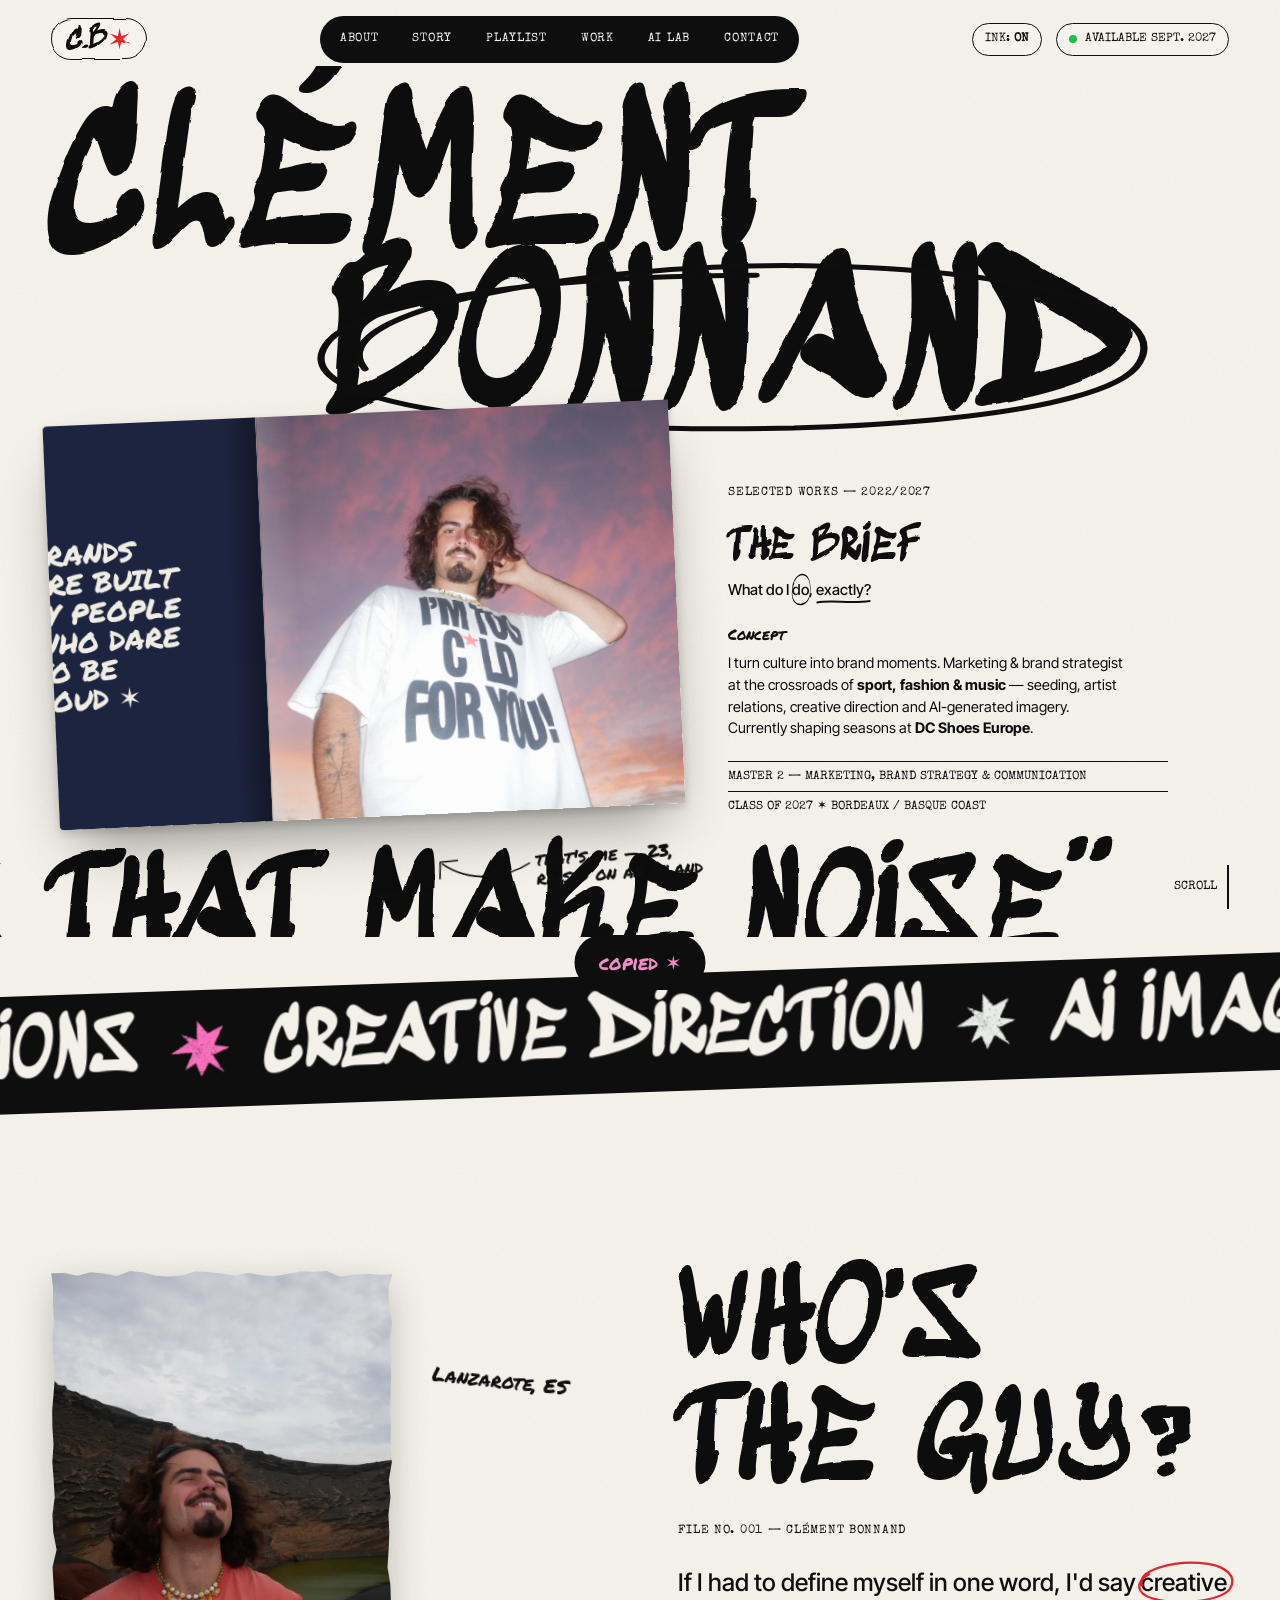
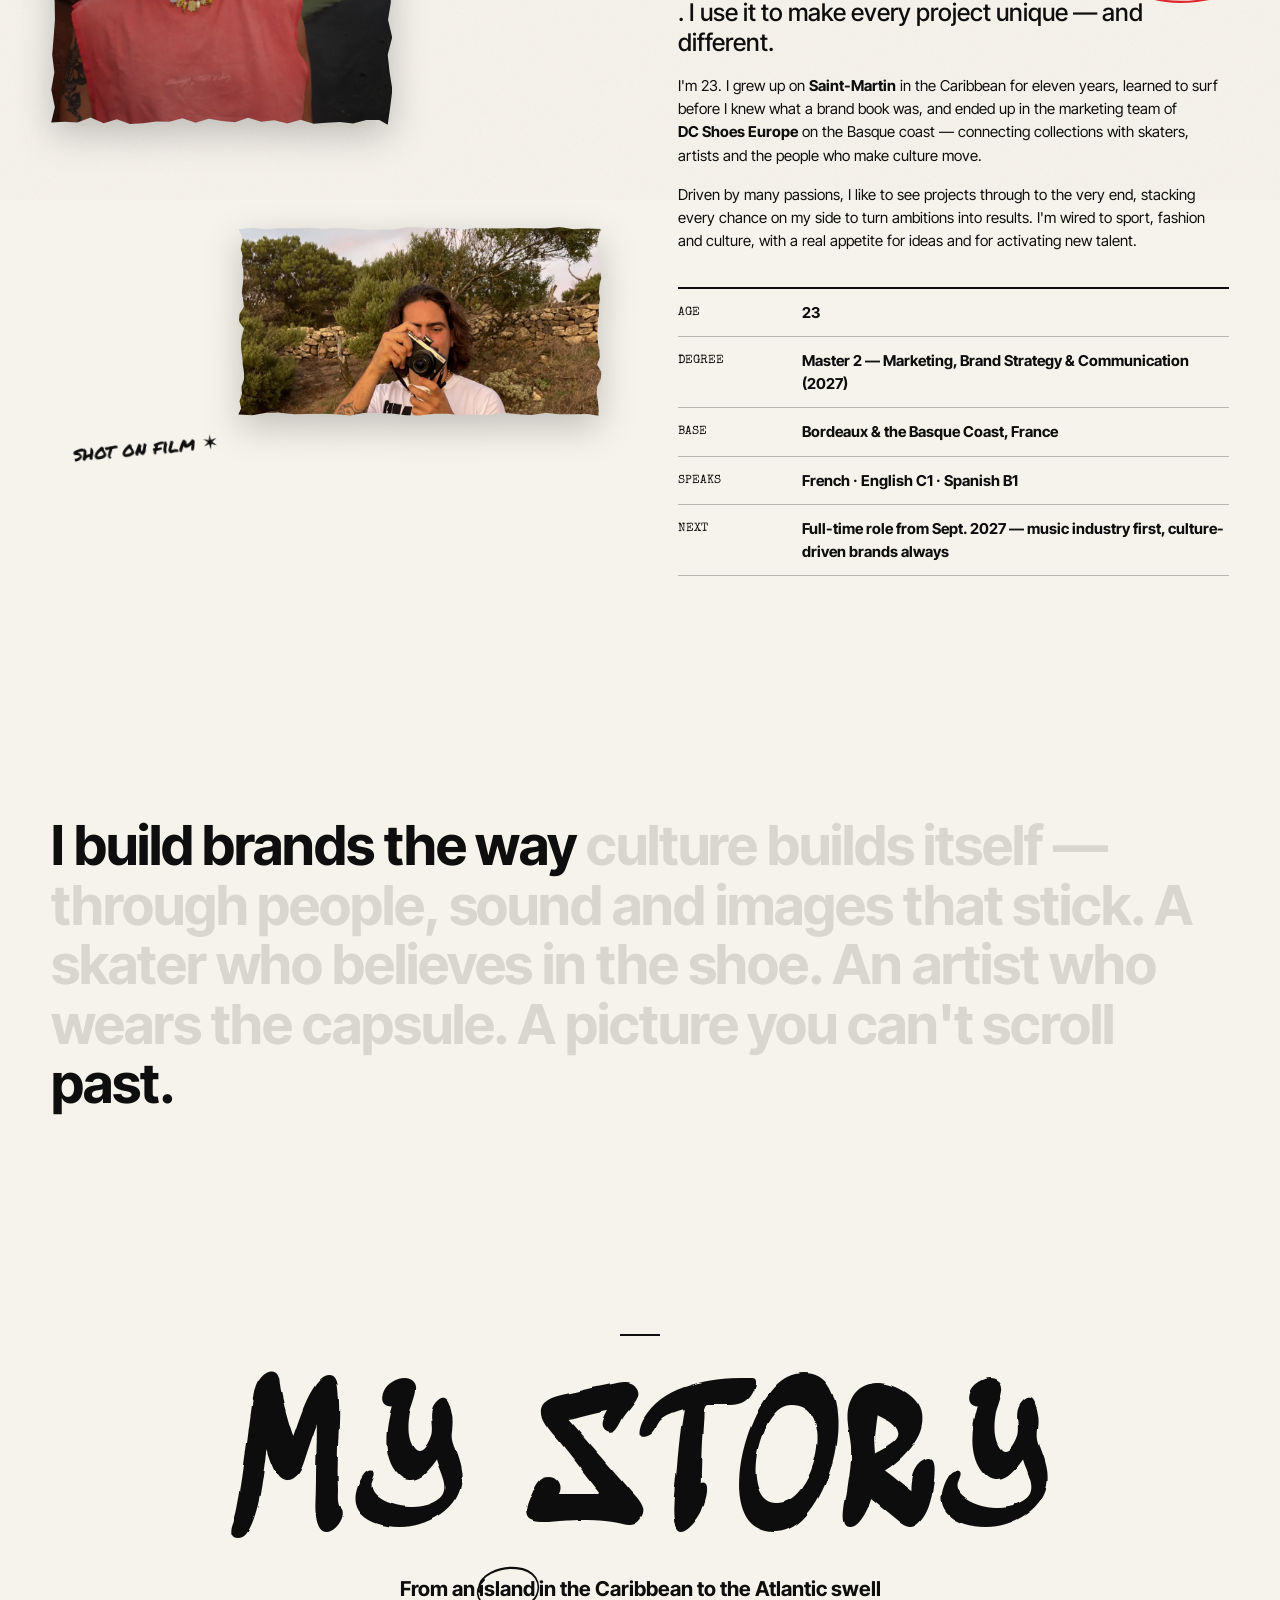
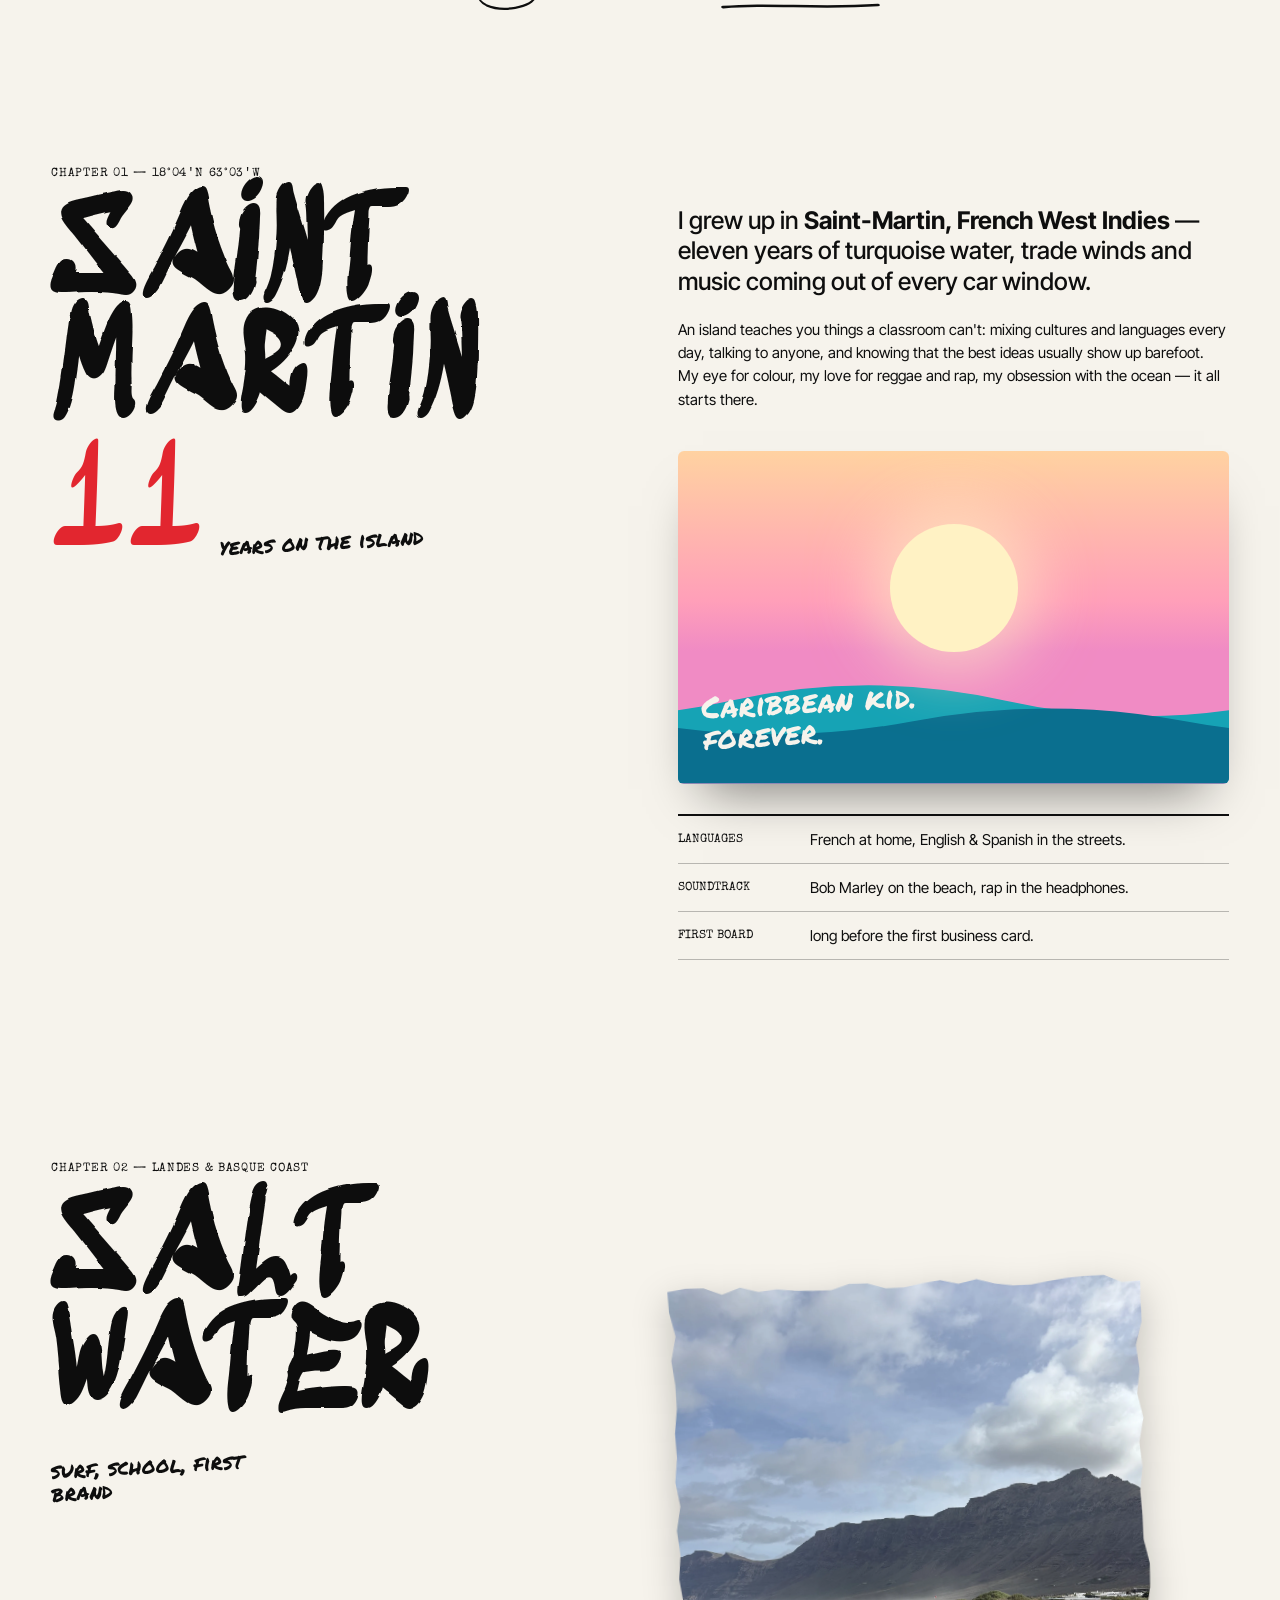
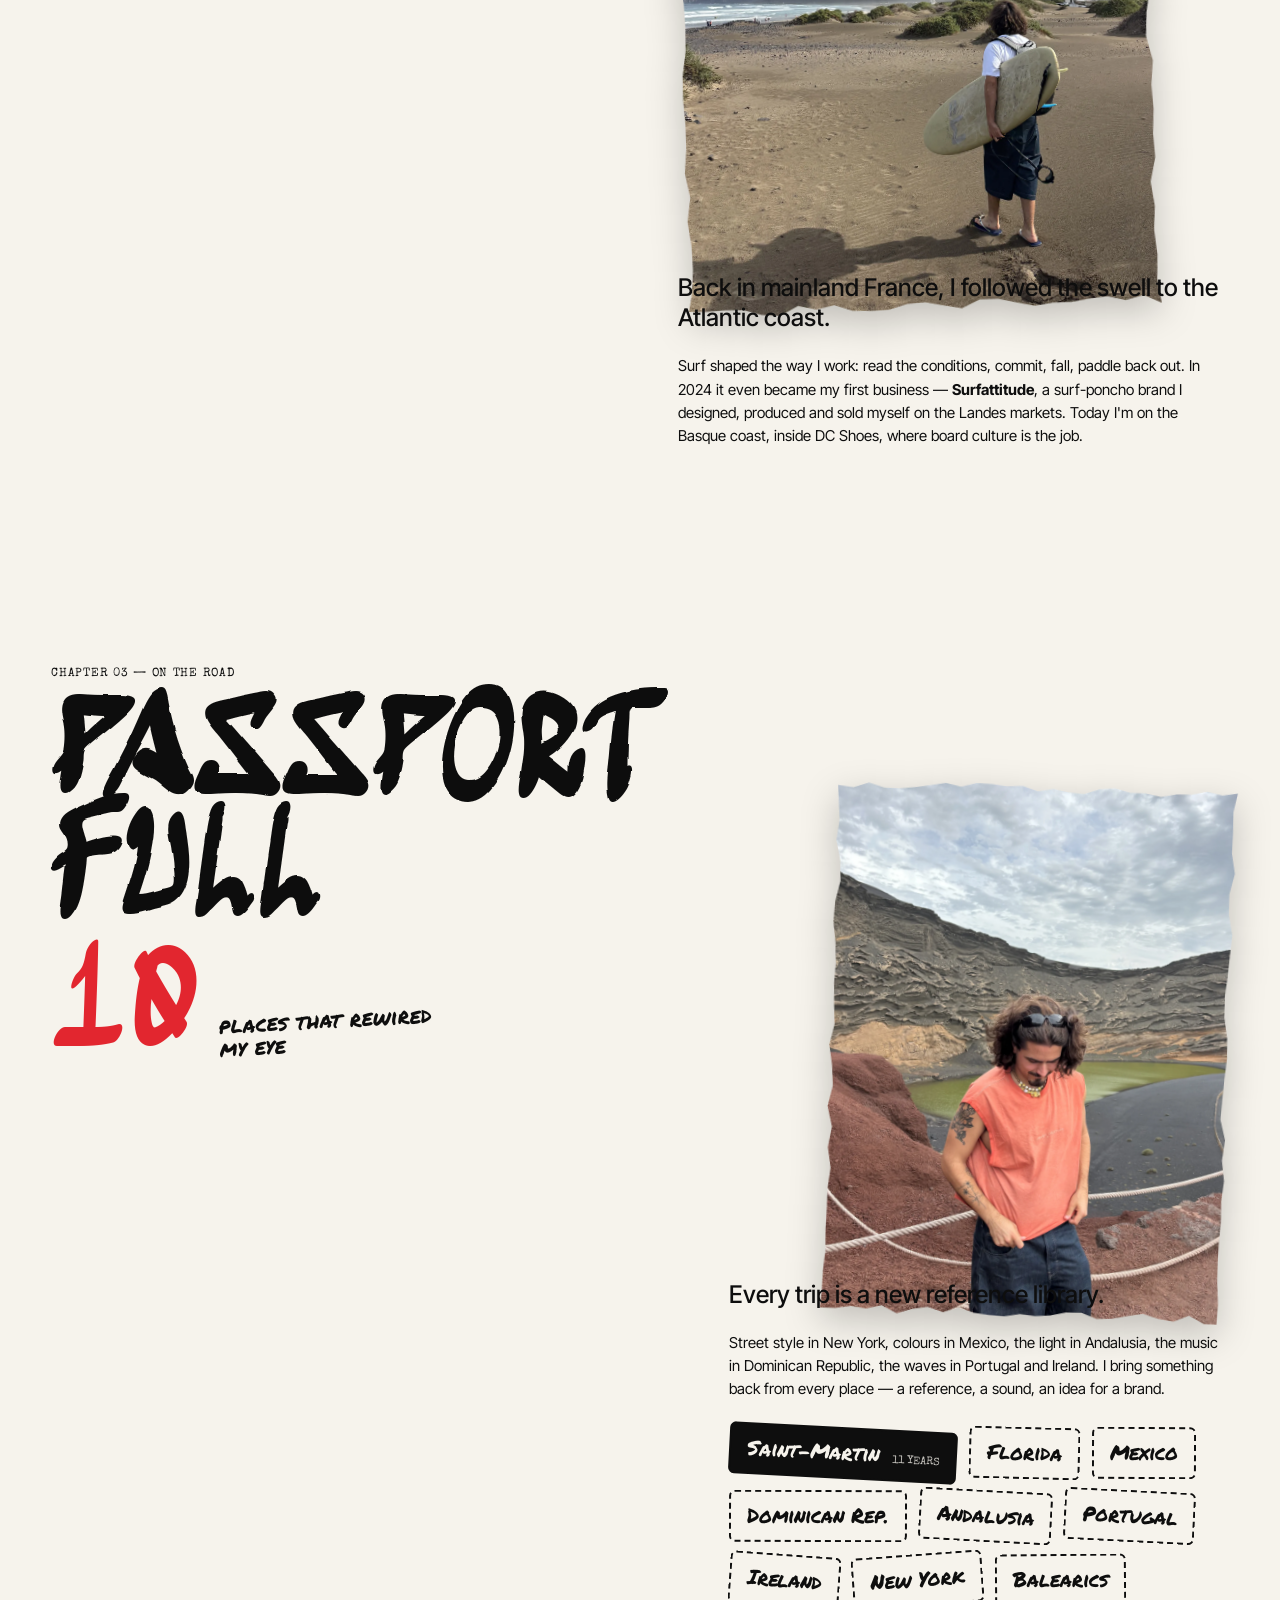
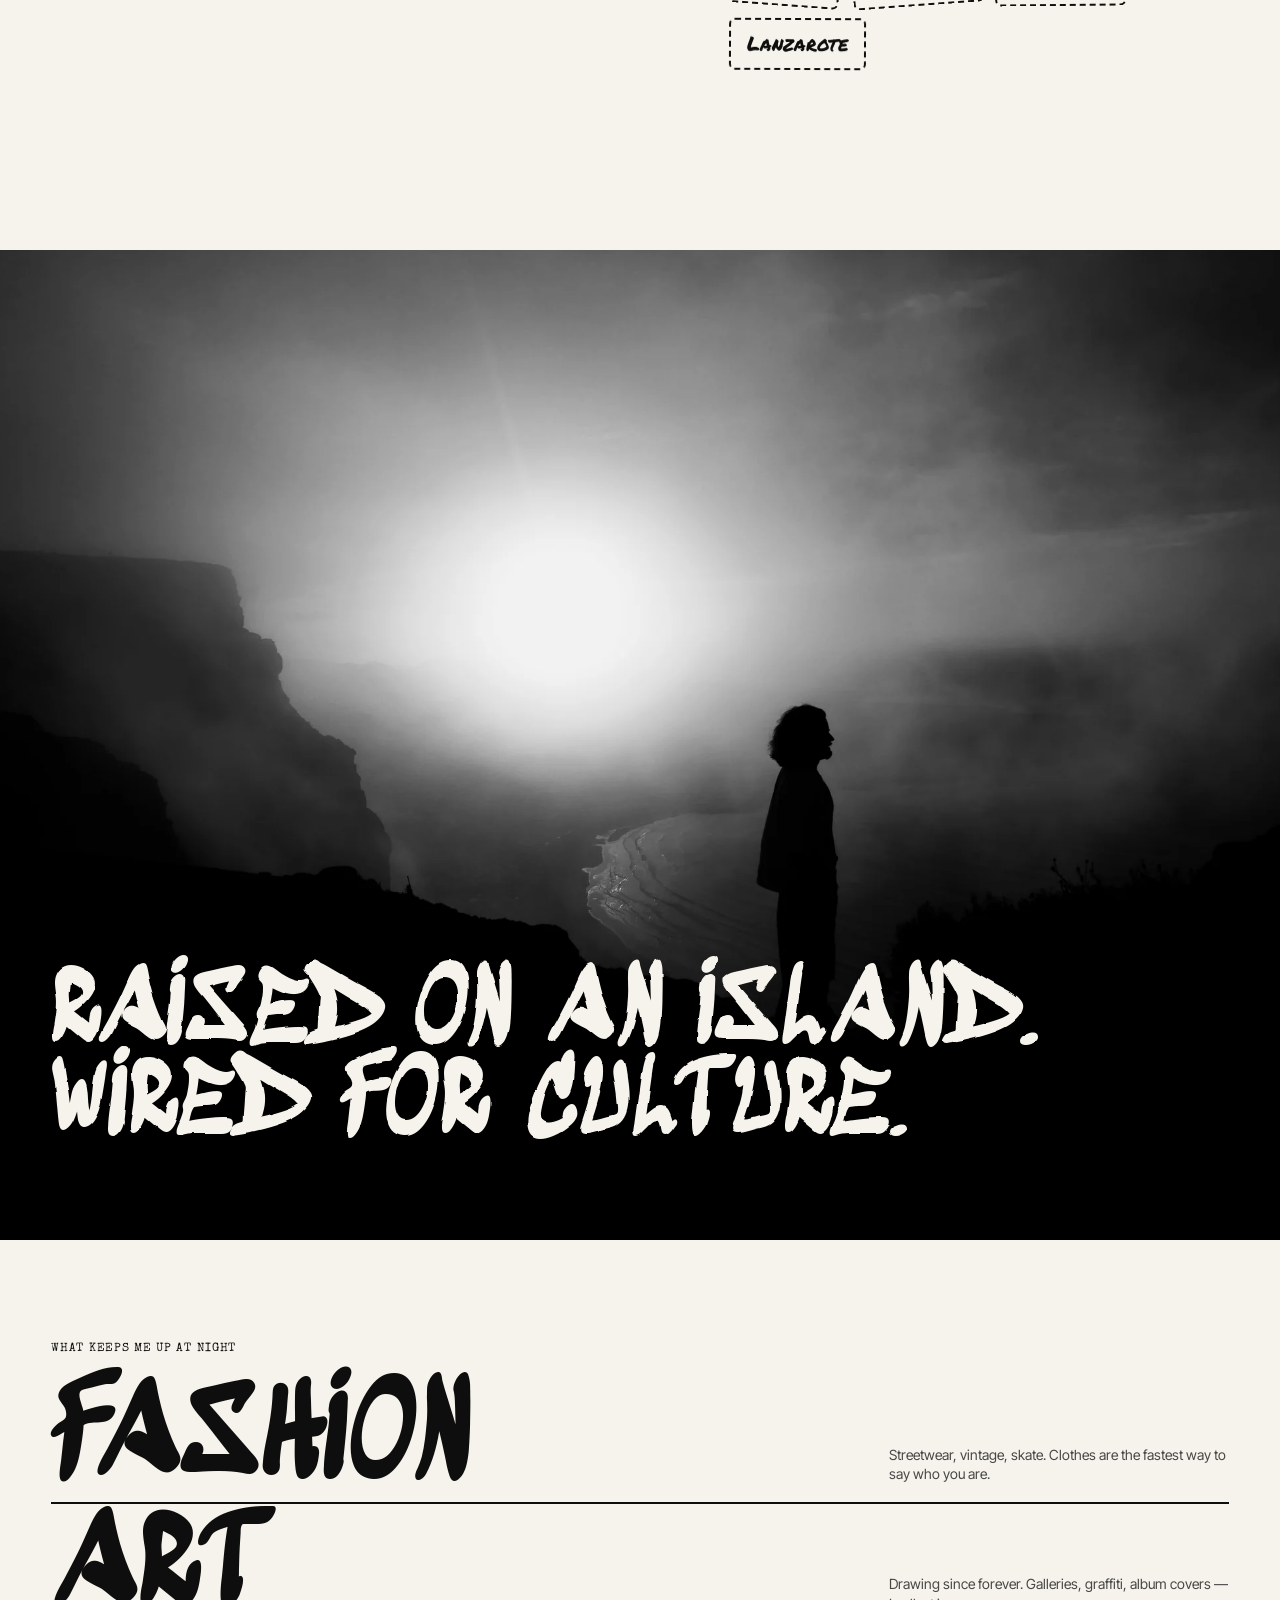
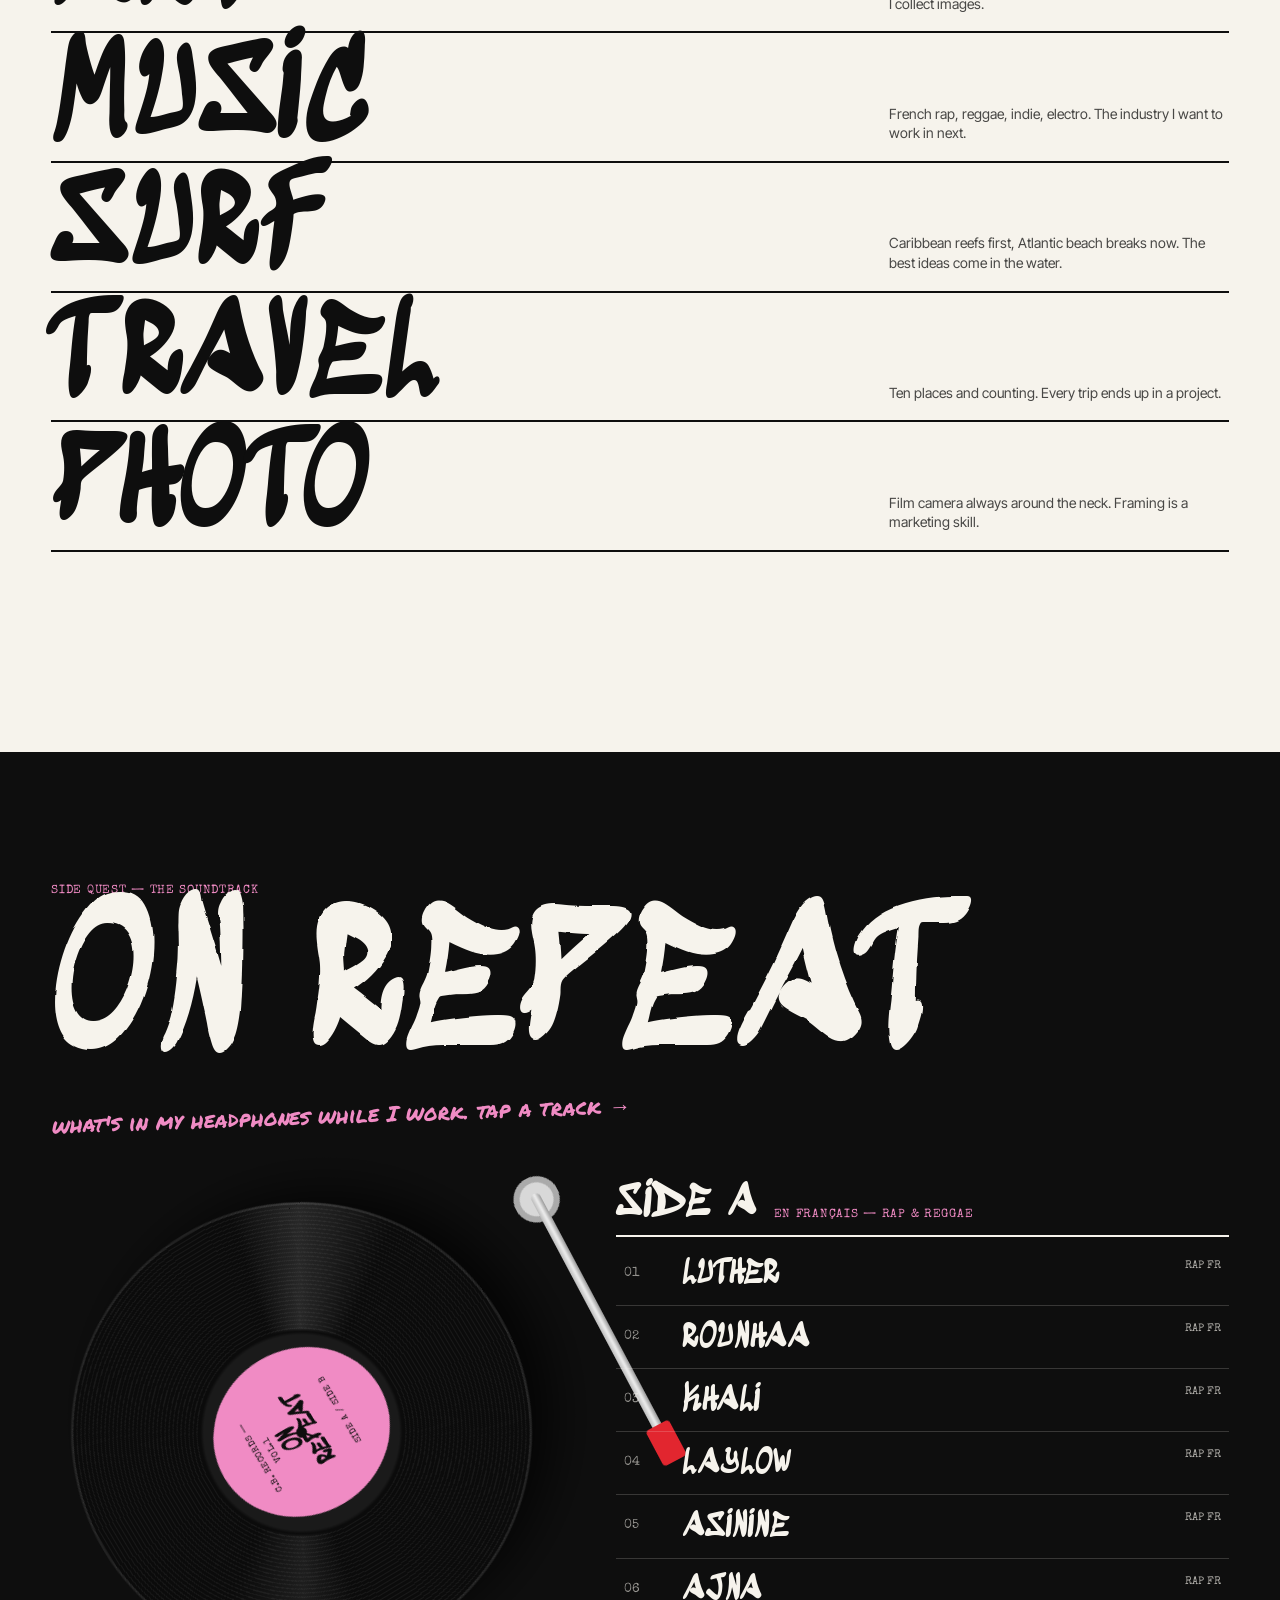
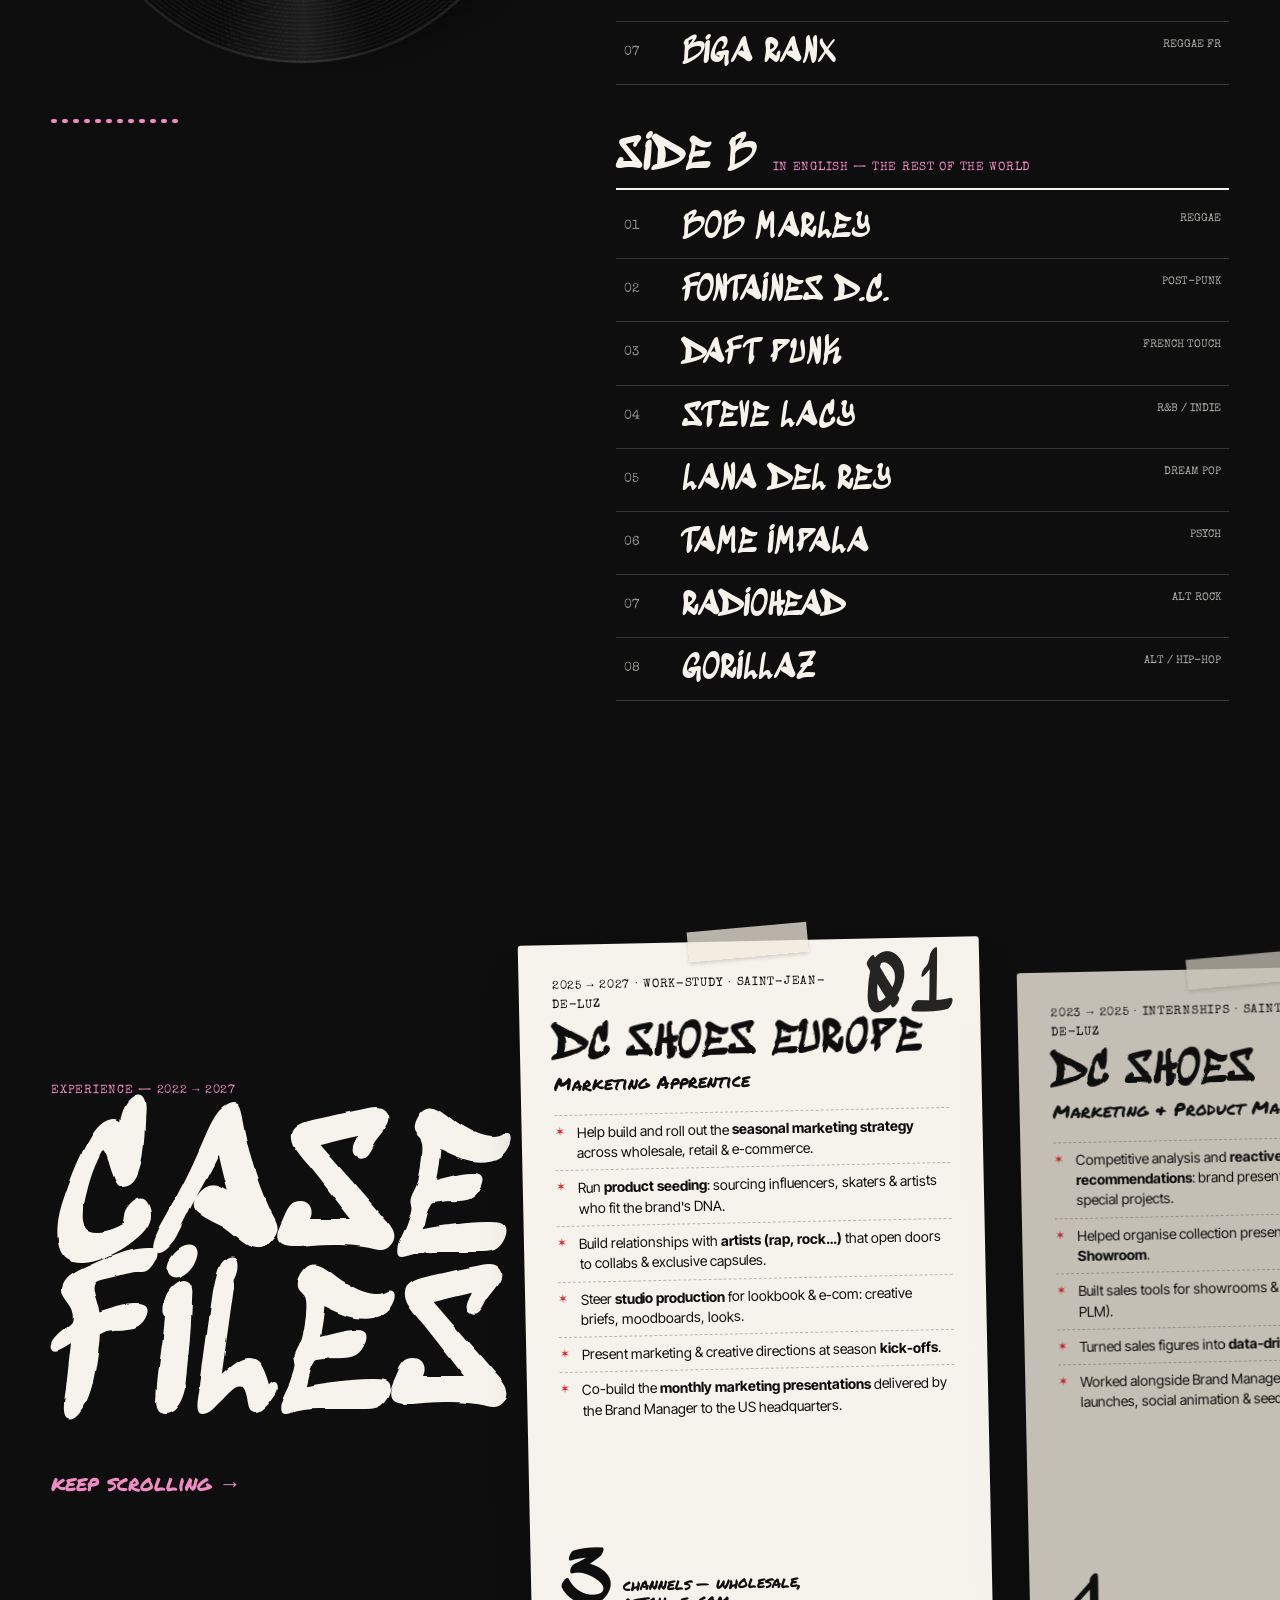
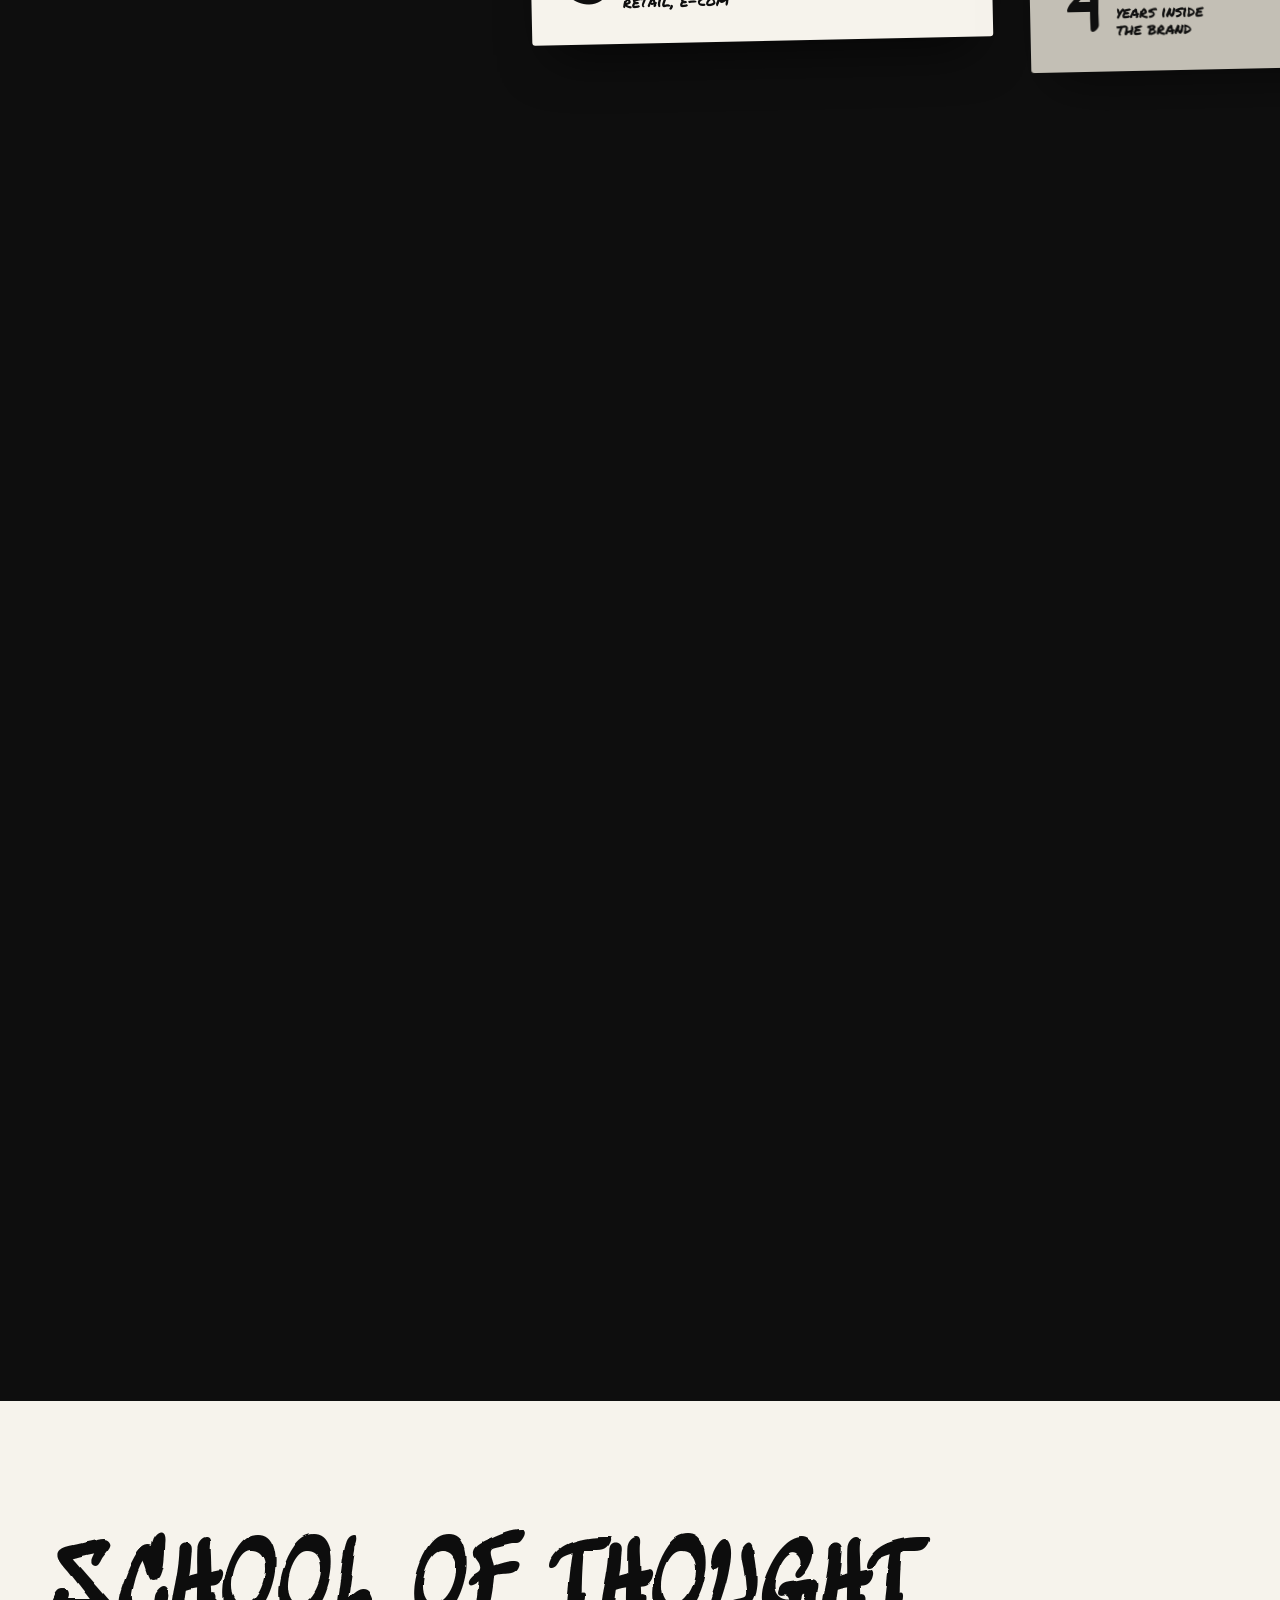
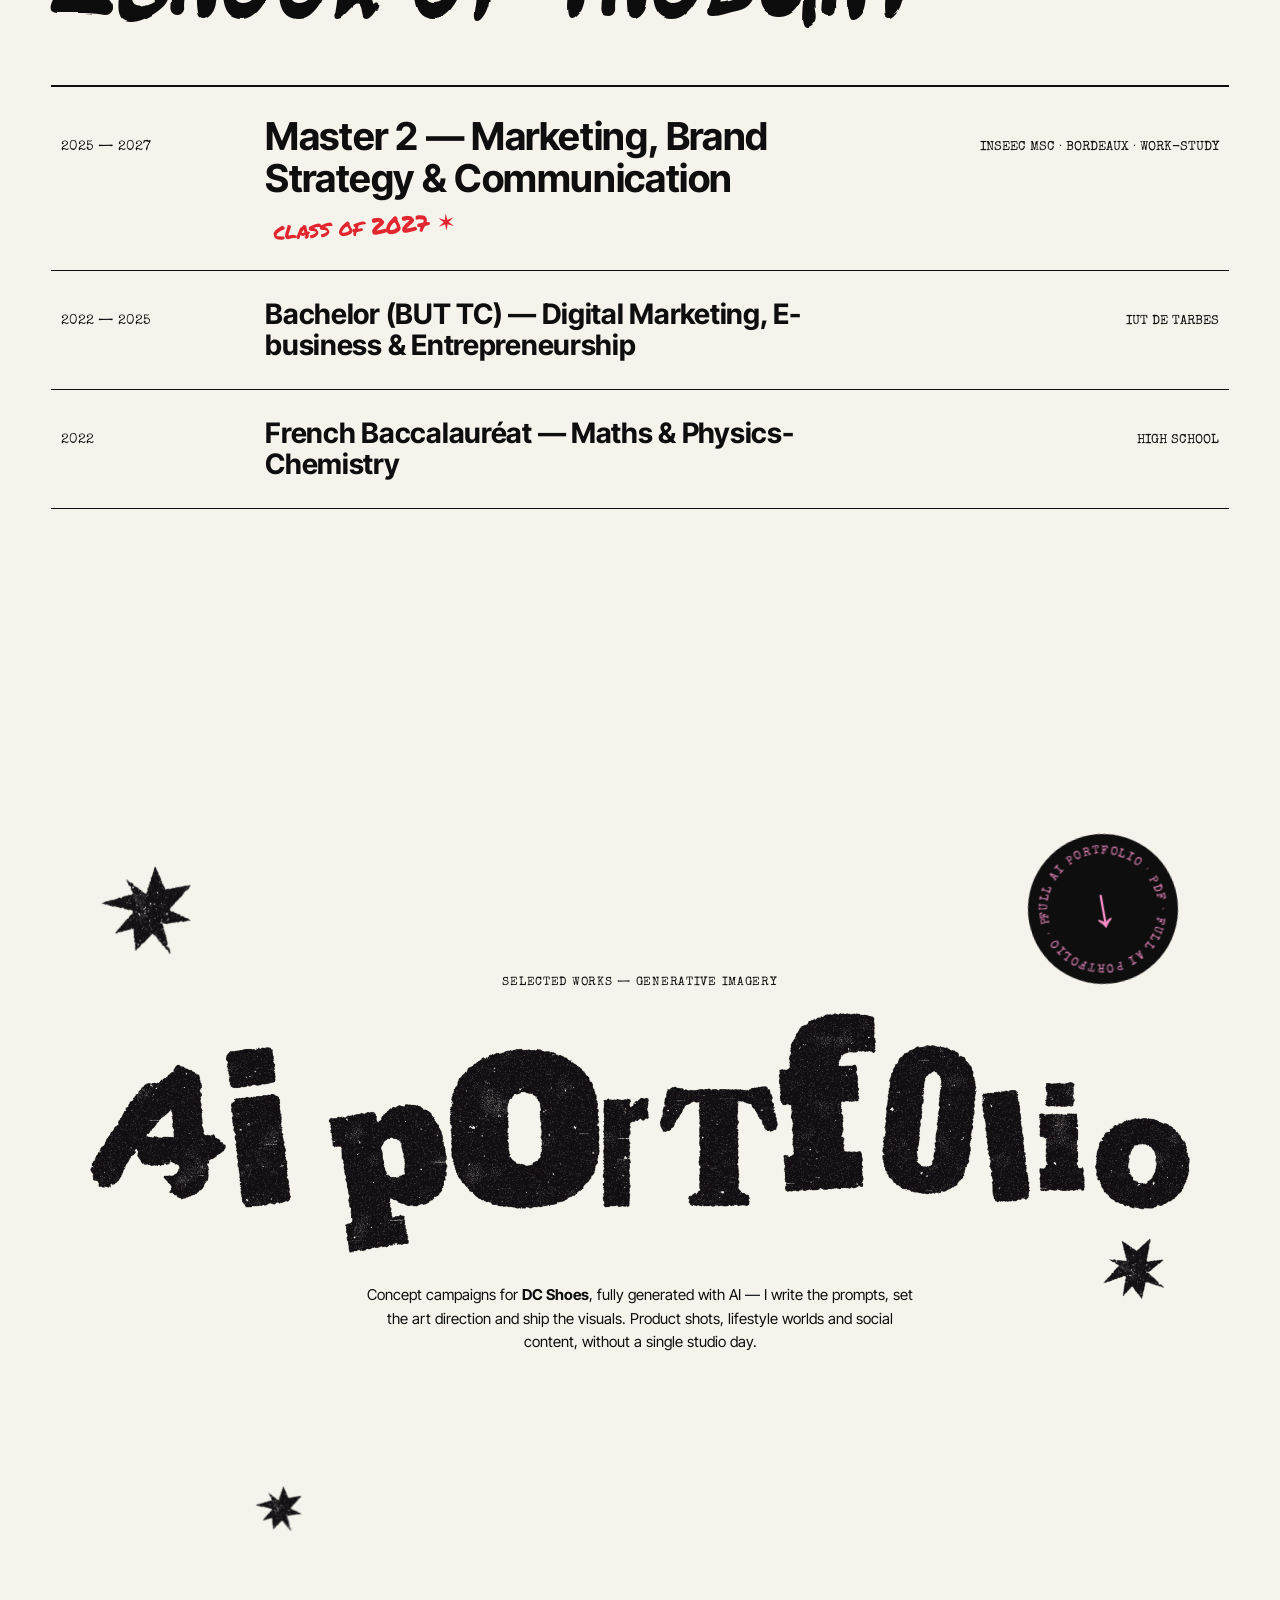
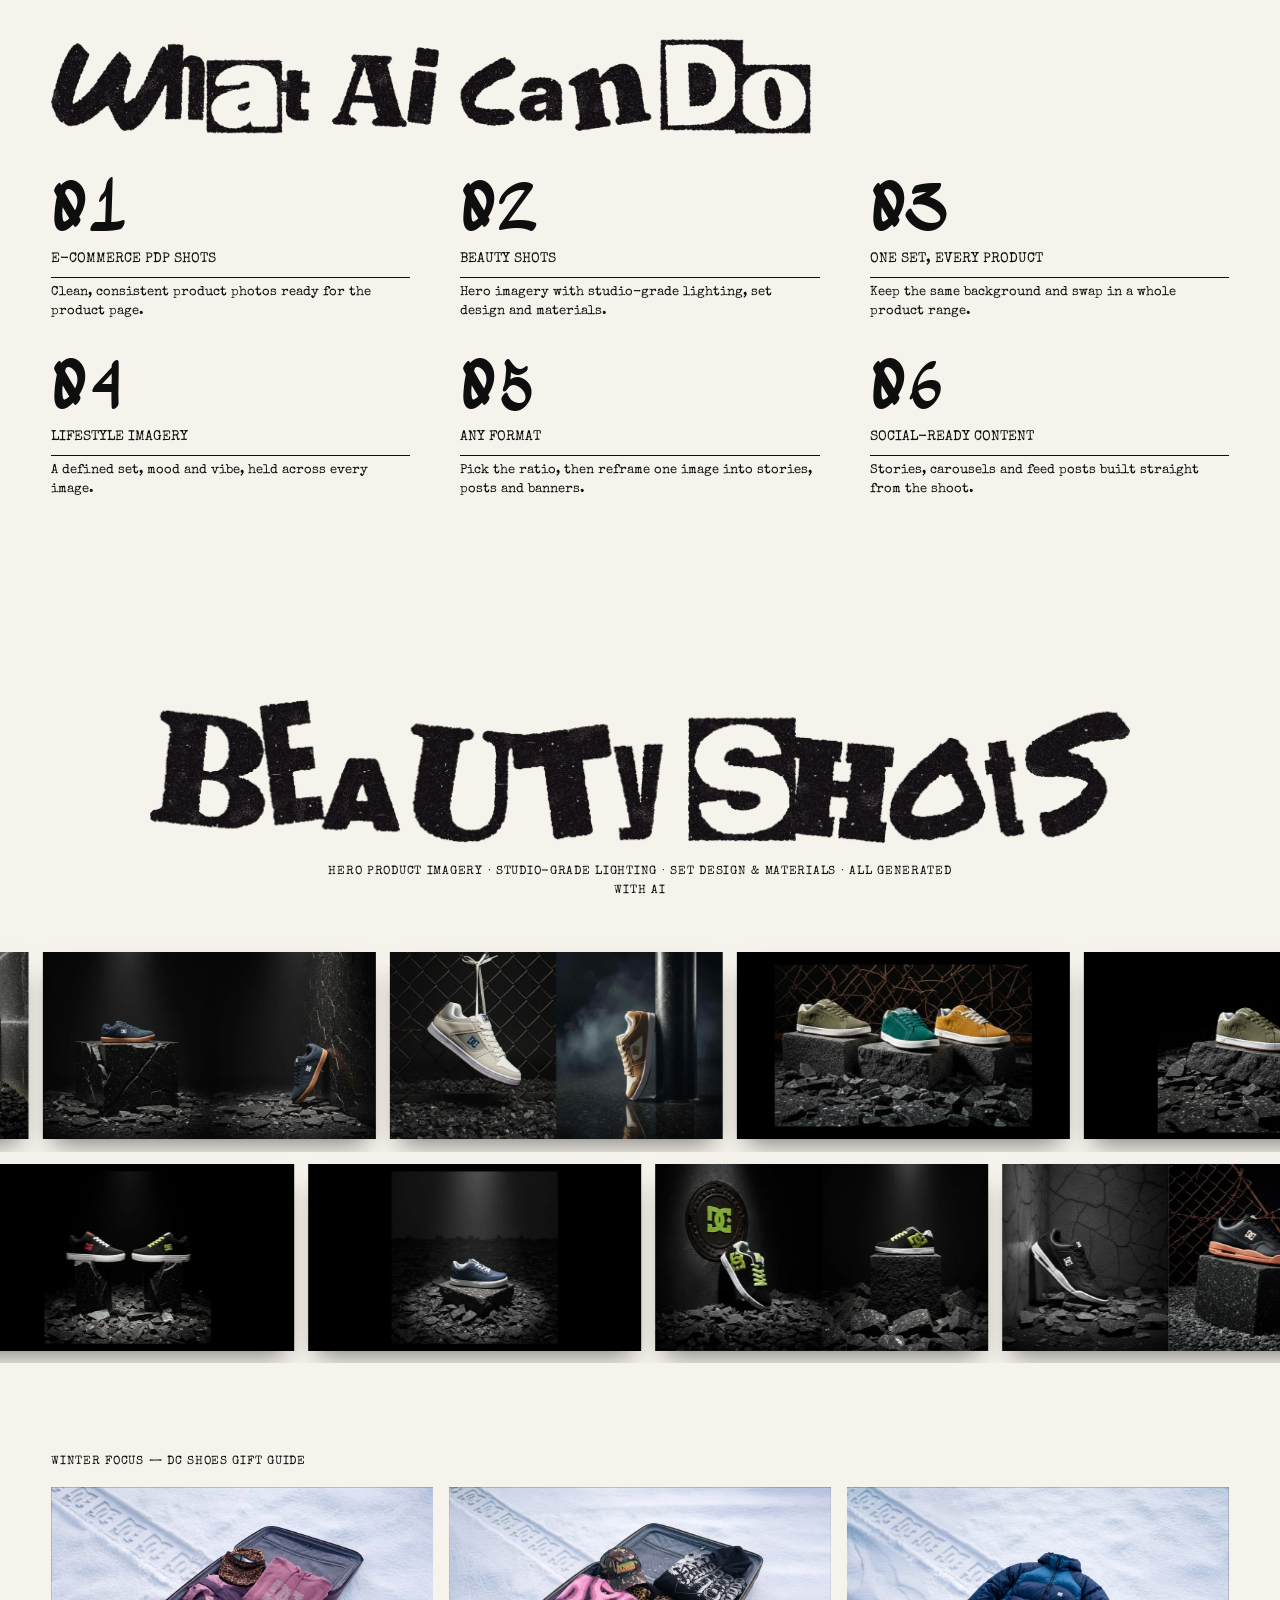
==== index.html @ e47c31cb "Portfolio site: story, playlist, work, AI lab Co-Authored-By: Claude Opus 5.5 <noreply@anthropic.com" ====
<!DOCTYPE html>
<html lang="en">
<head>
<meta charset="utf-8">
<meta name="viewport" content="width=device-width, initial-scale=1">
<title>Clément Bonnand — Marketing, Brand Strategy &amp; Communication</title>
<meta name="description" content="Clément Bonnand, 23 — marketing &amp; brand strategist. Master 2 in Marketing, Brand Strategy &amp; Communication (2027). DC Shoes Europe, product seeding, artist relations, AI imagery.">
<meta property="og:title" content="Clément Bonnand — Ideas that make noise">
<meta property="og:description" content="Marketing, brand strategy &amp; communication. Culture, sport, fashion, music. Available from September 2027.">
<meta property="og:image" content="assets/img/me/sunset-sm.webp">
<meta name="theme-color" content="#f6f3ec">
<link rel="icon" type="image/png" href="assets/img/favicon.png">
<link rel="preload" href="assets/fonts/sedgwick.woff2" as="font" type="font/woff2" crossorigin>
<link rel="preload" href="assets/fonts/marker.woff2" as="font" type="font/woff2" crossorigin>
<link rel="stylesheet" href="assets/css/style.css">
</head>
<body class="is-loading">

<!-- ============ SVG DEFS ============ -->
<svg class="defs" aria-hidden="true" width="0" height="0">
  <defs>
    <filter id="boil" x="-5%" y="-5%" width="110%" height="110%">
      <feTurbulence id="boilTurb" type="fractalNoise" baseFrequency="0.035" numOctaves="2" seed="1" result="n"/>
      <feDisplacementMap in="SourceGraphic" in2="n" scale="4" xChannelSelector="R" yChannelSelector="G"/>
    </filter>
    <filter id="rough" x="-5%" y="-5%" width="110%" height="110%">
      <feTurbulence type="fractalNoise" baseFrequency="0.9" numOctaves="1" seed="4" result="n"/>
      <feDisplacementMap in="SourceGraphic" in2="n" scale="2.5"/>
    </filter>
  </defs>
</svg>

<!-- ============ LOADER ============ -->
<div id="loader" aria-hidden="true">
  <div class="loader-inner">
    <img width="379" height="363" class="loader-star" src="assets/img/type/star.webp" alt="">
    <div class="loader-count"><span id="loadNum">00</span></div>
    <div class="loader-words"><span id="loadWord">mixing the ink</span></div>
  </div>
  <svg class="loader-edge" viewBox="0 0 1000 40" preserveAspectRatio="none"><path id="tornPath" d=""/></svg>
</div>

<canvas id="ink" aria-hidden="true"></canvas>
<div id="cursor" aria-hidden="true"><div class="c-dot"></div><div class="c-ring"><span class="c-label"></span></div></div>
<div class="grain" aria-hidden="true"></div>

<!-- ============ NAV ============ -->
<header class="nav">
  <a href="#top" class="nav-logo boil" data-cursor="home">C.B<span class="red">✶</span></a>
  <nav class="nav-links" aria-label="Main">
    <a href="#brief" data-scramble>About</a>
    <a href="#story" data-scramble>Story</a>
    <a href="#playlist" data-scramble>Playlist</a>
    <a href="#work" data-scramble>Work</a>
    <a href="#ailab" data-scramble>AI&nbsp;Lab</a>
    <a href="#contact" data-scramble>Contact</a>
  </nav>
  <div class="nav-right">
    <button id="inkToggle" class="ink-toggle" data-cursor="toggle" aria-pressed="true">ink: <b>on</b></button>
    <span class="avail"><i></i>Available Sept. 2027</span>
  </div>
</header>

<main id="top">

<!-- ============ HERO ============ -->
<section class="hero" id="hero">
  <h1 class="hero-name">
    <span class="hn-line hn-1 boil" data-split>Clément</span>
    <span class="hn-line hn-2"><span class="boil" data-split>Bonnand</span>
      <svg class="scribble-circle hero-circle" viewBox="0 0 400 130" preserveAspectRatio="none"><path d="M40 78 C18 40 140 10 236 12 C336 14 398 40 384 74 C370 110 236 122 142 114 C58 108 6 90 24 60 C42 32 130 18 214 18"/></svg>
    </span>
  </h1>

  <div class="spread-wrap" data-cursor="that's me">
    <div class="spread">
      <div class="page page-left">
        <p class="page-hand">brands<br>are built<br>by people<br>who dare<br>to be<br>loud ✶</p>
      </div>
      <div class="page page-right">
        <img width="2400" height="1802" src="assets/img/me/sunset.webp" alt="Clément Bonnand under a pink sunset sky" fetchpriority="high">
      </div>
      <div class="spread-gutter"></div>
    </div>
    <div class="hero-note">
      <svg class="arrow" viewBox="0 0 160 90"><path d="M150 12 C110 6 60 20 34 62"/><path d="M22 44 L32 66 L56 58"/></svg>
      <span>that's me — 23,<br>raised on an island</span>
    </div>
  </div>

  <div class="hero-side">
    <p class="type-label">Selected works — 2022/2027</p>
    <h2 class="brush-sm boil">The Brief</h2>
    <p class="hero-q">What do I <span class="circled">do<svg viewBox="0 0 120 60" preserveAspectRatio="none"><path d="M14 34 C8 14 50 4 76 6 C108 8 118 24 110 38 C100 54 52 58 26 50 C8 44 6 30 22 20"/></svg></span>, <span class="underlined">exactly?<svg viewBox="0 0 200 20" preserveAspectRatio="none"><path d="M4 12 C60 4 120 16 196 8"/></svg></span></p>
    <p class="marker-sm">Concept</p>
    <p class="hero-copy">I turn culture into brand moments. Marketing &amp; brand strategist at the crossroads of <b>sport, fashion &amp; music</b> — seeding, artist relations, creative direction and AI-generated imagery. Currently shaping seasons at <b>DC&nbsp;Shoes Europe</b>.</p>
    <p class="hero-meta"><span>Master 2 — Marketing, Brand Strategy &amp; Communication</span><span>Class of 2027 ✶ Bordeaux / Basque Coast</span></p>
  </div>

  <div class="hero-bleed boil" aria-hidden="true">“ideas that make noise”</div>
  <div class="scroll-cue"><span>scroll</span><i></i></div>
</section>

<!-- ============ MARQUEE ============ -->
<section class="marquee" aria-label="Disciplines">
  <div class="marquee-track" data-marquee>
    <span>Brand strategy <img width="379" height="363" src="assets/img/type/star.webp" alt=""> Seeding <img width="379" height="363" src="assets/img/type/star.webp" alt=""> Artist relations <img width="379" height="363" src="assets/img/type/star.webp" alt=""> Creative direction <img width="379" height="363" src="assets/img/type/star.webp" alt=""> AI imagery <img width="379" height="363" src="assets/img/type/star.webp" alt=""> Culture <img width="379" height="363" src="assets/img/type/star.webp" alt=""> Music <img width="379" height="363" src="assets/img/type/star.webp" alt=""> Surf <img width="379" height="363" src="assets/img/type/star.webp" alt=""></span>
  </div>
</section>

<!-- ============ BRIEF / ABOUT ============ -->
<section class="brief" id="brief">
  <div class="brief-grid">
    <div class="brief-photos">
      <figure class="torn ph-a" data-speed="-0.08"><img width="751" height="1000" src="assets/img/me/laugh-sm.webp" alt="Clément laughing at a volcanic crater" loading="lazy"></figure>
      <figure class="torn ph-b" data-speed="0.1"><img width="1000" height="520" src="assets/img/me/camera-sm.webp" alt="Clément shooting with a film camera" loading="lazy"></figure>
      <span class="tag marker t1">Lanzarote, ES</span>
      <span class="tag marker t2">shot on film ✶</span>
    </div>
    <div class="brief-text">
      <h2 class="brush-lg boil" data-split>Who's<br>the guy?</h2>
      <p class="type-label">File no. 001 — Clément Bonnand</p>
      <p class="lead">If I had to define myself in one word, I'd say <span class="circled red-ink">creative<svg viewBox="0 0 120 60" preserveAspectRatio="none"><path d="M14 34 C8 14 50 4 76 6 C108 8 118 24 110 38 C100 54 52 58 26 50 C8 44 6 30 22 20"/></svg></span>. I use it to make every project unique — and different.</p>
      <p>I'm 23. I grew up on <b>Saint-Martin</b> in the Caribbean for eleven years, learned to surf before I knew what a brand book was, and ended up in the marketing team of <b>DC&nbsp;Shoes Europe</b> on the Basque coast — connecting collections with skaters, artists and the people who make culture move.</p>
      <p>Driven by many passions, I like to see projects through to the very end, stacking every chance on my side to turn ambitions into results. I'm wired to sport, fashion and culture, with a real appetite for ideas and for activating new talent.</p>
      <ul class="facts">
        <li><span>Age</span><b>23</b></li>
        <li><span>Degree</span><b>Master 2 — Marketing, Brand Strategy &amp; Communication (2027)</b></li>
        <li><span>Base</span><b>Bordeaux &amp; the Basque Coast, France</b></li>
        <li><span>Speaks</span><b>French · English C1 · Spanish B1</b></li>
        <li><span>Next</span><b>Full-time role from Sept. 2027 — music industry first, culture-driven brands always</b></li>
      </ul>
    </div>
  </div>
</section>

<!-- ============ MANIFESTO ============ -->
<section class="manifesto">
  <p class="manifesto-text" data-reveal-words>I build brands the way culture builds itself — through people, sound and images that stick. A skater who believes in the shoe. An artist who wears the capsule. A picture you can't scroll past.</p>
</section>

<!-- ============ STORY ============ -->
<section class="story" id="story">
  <div class="story-head">
    <span class="dash"></span>
    <h2 class="brush-xl boil" data-split>My story</h2>
    <p class="mb-sub">From an <span class="circled">island<svg viewBox="0 0 120 60" preserveAspectRatio="none"><path d="M14 34 C8 14 50 4 76 6 C108 8 118 24 110 38 C100 54 52 58 26 50 C8 44 6 30 22 20"/></svg></span> in the Caribbean to <span class="underlined">the Atlantic swell<svg viewBox="0 0 200 20" preserveAspectRatio="none"><path d="M4 12 C60 4 120 16 196 8"/></svg></span></p>
  </div>

  <div class="chapter ch-island">
    <div class="ch-sticky">
      <p class="type-label">Chapter 01 — 18°04′N 63°03′W</p>
      <p class="ch-big boil">Saint<br>Martin</p>
      <p class="ch-years"><span class="count" data-count="11">0</span><span class="marker">years on the island</span></p>
    </div>
    <div class="ch-body">
      <p class="lead">I grew up in <b>Saint-Martin, French West Indies</b> — eleven years of turquoise water, trade winds and music coming out of every car window.</p>
      <p>An island teaches you things a classroom can't: mixing cultures and languages every day, talking to anyone, and knowing that the best ideas usually show up barefoot. My eye for colour, my love for reggae and rap, my obsession with the ocean — it all starts there.</p>
      <div class="island-card">
        <div class="sea"><svg viewBox="0 0 600 200" preserveAspectRatio="none"><path class="wave w1" d="M0 120 Q75 90 150 120 T300 120 T450 120 T600 120 V200 H0Z"/><path class="wave w2" d="M0 140 Q75 115 150 140 T300 140 T450 140 T600 140 V200 H0Z"/></svg></div>
        <div class="sun"></div>
        <p class="island-txt marker">Caribbean kid.<br>forever.</p>
      </div>
      <ul class="island-list">
        <li><b>Languages</b> French at home, English &amp; Spanish in the streets.</li>
        <li><b>Soundtrack</b> Bob Marley on the beach, rap in the headphones.</li>
        <li><b>First board</b> long before the first business card.</li>
      </ul>
    </div>
  </div>

  <div class="chapter ch-coast">
    <div class="ch-sticky">
      <p class="type-label">Chapter 02 — Landes &amp; Basque coast</p>
      <p class="ch-big boil">Salt<br>water</p>
      <p class="ch-years"><span class="marker">surf, school, first brand</span></p>
    </div>
    <div class="ch-body">
      <figure class="torn coast-img"><img width="1800" height="2400" src="assets/img/me/surf.webp" alt="Clément walking to the waves with his surfboard" loading="lazy"></figure>
      <p class="lead">Back in mainland France, I followed the swell to the Atlantic coast.</p>
      <p>Surf shaped the way I work: read the conditions, commit, fall, paddle back out. In 2024 it even became my first business — <b>Surfattitude</b>, a surf-poncho brand I designed, produced and sold myself on the Landes markets. Today I'm on the Basque coast, inside DC Shoes, where board culture is the job.</p>
    </div>
  </div>

  <div class="chapter ch-road">
    <div class="ch-sticky">
      <p class="type-label">Chapter 03 — on the road</p>
      <p class="ch-big boil">Passport<br>full</p>
      <p class="ch-years"><span class="count" data-count="10">0</span><span class="marker">places that rewired my eye</span></p>
    </div>
    <div class="ch-body">
      <figure class="torn road-img"><img width="1800" height="2400" src="assets/img/me/crater.webp" alt="Clément at a volcanic crater lagoon" loading="lazy"></figure>
      <p class="lead">Every trip is a new reference library.</p>
      <p>Street style in New York, colours in Mexico, the light in Andalusia, the music in Dominican Republic, the waves in Portugal and Ireland. I bring something back from every place — a reference, a sound, an idea for a brand.</p>
      <div class="stamp-row" id="stamps">
        <span class="stamp big">Saint-Martin <small>11 years</small></span>
        <span class="stamp">Florida</span><span class="stamp">Mexico</span><span class="stamp">Dominican Rep.</span>
        <span class="stamp">Andalusia</span><span class="stamp">Portugal</span><span class="stamp">Ireland</span>
        <span class="stamp">New York</span><span class="stamp">Balearics</span><span class="stamp">Lanzarote</span>
      </div>
    </div>
  </div>
</section>

<!-- ============ PASSIONS ============ -->
<section class="passions-sec" id="passions-sec">
  <div class="sil">
    <img width="2400" height="1802" src="assets/img/me/silhouette.webp" alt="" loading="lazy" class="sil-img">
    <p class="sil-text boil">raised on an island.<br>wired for culture.</p>
  </div>
  <div class="off-inner">
    <p class="type-label">What keeps me up at night</p>
    <ul class="passions" id="passions">
      <li data-img="assets/img/me/garden-sm.webp"><span class="p-word">Fashion</span><span class="p-desc">Streetwear, vintage, skate. Clothes are the fastest way to say who you are.</span></li>
      <li data-img="assets/img/ai/lifestyle-21.webp"><span class="p-word">Art</span><span class="p-desc">Drawing since forever. Galleries, graffiti, album covers — I collect images.</span></li>
      <li data-img="assets/img/ai/lifestyle-13.webp"><span class="p-word">Music</span><span class="p-desc">French rap, reggae, indie, electro. The industry I want to work in next.</span></li>
      <li data-img="assets/img/me/surf-sm.webp"><span class="p-word">Surf</span><span class="p-desc">Caribbean reefs first, Atlantic beach breaks now. The best ideas come in the water.</span></li>
      <li data-img="assets/img/me/crater-sm.webp"><span class="p-word">Travel</span><span class="p-desc">Ten places and counting. Every trip ends up in a project.</span></li>
      <li data-img="assets/img/me/camera-sm.webp"><span class="p-word">Photo</span><span class="p-desc">Film camera always around the neck. Framing is a marketing skill.</span></li>
    </ul>
  </div>
  <img class="float-img" id="floatImg" alt="" aria-hidden="true">
</section>

<!-- ============ PLAYLIST ============ -->
<section class="playlist" id="playlist">
  <div class="pl-head">
    <p class="type-label">Side quest — the soundtrack</p>
    <h2 class="brush-xl boil" data-split>On repeat</h2>
    <p class="pl-sub marker">what's in my headphones while I work. tap a track →</p>
  </div>
  <div class="pl-grid">
    <div class="deck">
      <div class="vinyl" id="vinyl">
        <div class="grooves"></div>
        <div class="v-label"><span class="v-small">C.B. records — vol.1</span><span class="v-now" id="vNow">On repeat</span><span class="v-small" id="vSide">side A / side B</span></div>
      </div>
      <div class="arm" id="arm"><i></i></div>
      <div class="eq" id="eq"><i></i><i></i><i></i><i></i><i></i><i></i><i></i><i></i><i></i><i></i><i></i><i></i></div>
    </div>
    <div class="tracks">
      <div class="side">
        <p class="side-title"><span class="brush-sm">Side A</span><span class="type-label">en français — rap &amp; reggae</span></p>
        <ol id="sideA"></ol>
      </div>
      <div class="side">
        <p class="side-title"><span class="brush-sm">Side B</span><span class="type-label">in English — the rest of the world</span></p>
        <ol id="sideB"></ol>
      </div>
    </div>
  </div>
</section>

<!-- ============ WORK (horizontal) ============ -->
<section class="work" id="work">
  <div class="work-pin">
    <div class="work-track">
      <div class="work-intro">
        <p class="type-label">Experience — 2022 → 2027</p>
        <h2 class="brush-xl boil">Case<br>files</h2>
        <p class="work-hint marker">keep scrolling →</p>
      </div>

      <article class="case">
        <span class="tape"></span>
        <div class="case-num">01</div>
        <p class="type-label">2025 → 2027 · Work-study · Saint-Jean-de-Luz</p>
        <h3 class="case-co boil">DC Shoes Europe</h3>
        <p class="case-role">Marketing Apprentice</p>
        <ul>
          <li>Help build and roll out the <b>seasonal marketing strategy</b> across wholesale, retail &amp; e-commerce.</li>
          <li>Run <b>product seeding</b>: sourcing influencers, skaters &amp; artists who fit the brand's DNA.</li>
          <li>Build relationships with <b>artists (rap, rock…)</b> that open doors to collabs &amp; exclusive capsules.</li>
          <li>Steer <b>studio production</b> for lookbook &amp; e-com: creative briefs, moodboards, looks.</li>
          <li>Present marketing &amp; creative directions at season <b>kick-offs</b>.</li>
          <li>Co-build the <b>monthly marketing presentations</b> delivered by the Brand Manager to the US headquarters.</li>
        </ul>
        <div class="case-stat"><span class="big">3</span><span class="marker">channels — wholesale,<br>retail, e-com</span></div>
      </article>

      <article class="case case-alt">
        <span class="tape"></span>
        <div class="case-num">02</div>
        <p class="type-label">2023 → 2025 · Internships · Saint-Jean-de-Luz</p>
        <h3 class="case-co boil">DC Shoes</h3>
        <p class="case-role">Marketing &amp; Product Marketing Intern</p>
        <ul>
          <li>Competitive analysis and <b>reactive / proactive recommendations</b>: brand presentations, seasonal ranges, special projects.</li>
          <li>Helped organise collection presentations at the <b>DC Showroom</b>.</li>
          <li>Built sales tools for showrooms &amp; catalogues (Elastic Suite, PLM).</li>
          <li>Turned sales figures into <b>data-driven recommendations</b>.</li>
          <li>Worked alongside Brand Managers &amp; Product Managers on launches, social animation &amp; seeding.</li>
        </ul>
        <div class="case-stat"><span class="big">4</span><span class="marker">years inside<br>the brand</span></div>
      </article>

      <article class="case case-pink">
        <span class="tape"></span>
        <div class="case-num">03</div>
        <p class="type-label">Apr → Dec 2024 · Founder · Landes coast</p>
        <h3 class="case-co boil">Surfattitude</h3>
        <p class="case-role">My own surf-poncho brand</p>
        <ul>
          <li>Designed a <b>300-unit collection</b> of surf ponchos, from creative concept to production, directly with the factory.</li>
          <li>Led a <b>direct-to-consumer launch</b>, starting with pop-up sales on the Landes markets.</li>
          <li>Built &amp; ran the <b>Shopify store</b>, with Instagram-to-shop journeys to drive traffic &amp; conversion.</li>
          <li>Grew awareness with <b>surf-influencer collabs</b>, giveaways &amp; targeted social activations.</li>
          <li>Ran Instagram end to end: content, editorial line, community.</li>
        </ul>
        <div class="case-stat"><span class="big">300</span><span class="marker">ponchos.<br>zero → one.</span></div>
      </article>

      <article class="case">
        <span class="tape"></span>
        <div class="case-num">04</div>
        <p class="type-label">Summers 2022 · 2023 · 2025</p>
        <h3 class="case-co boil">Southwest</h3>
        <p class="case-role">Sales Associate — clothing</p>
        <ul>
          <li>Sales &amp; customer advice on the shop floor.</li>
          <li>Visual merchandising, restocking &amp; retail operations.</li>
          <li>Clearance events &amp; commercial operations.</li>
        </ul>
        <p class="case-aside marker">where I learned what people actually buy — and why.</p>
        <div class="case-stat"><span class="big">3</span><span class="marker">summers on<br>the floor</span></div>
      </article>
    </div>
  </div>
</section>

<!-- ============ EDUCATION ============ -->
<section class="school" id="school">
  <h2 class="brush-md boil" data-split>School of thought</h2>
  <ol class="school-list">
    <li class="hl">
      <span class="yr">2025 — 2027</span>
      <span class="deg">Master 2 — Marketing, Brand Strategy &amp; Communication <em class="marker">class of 2027 ✶</em></span>
      <span class="sch">INSEEC MSc · Bordeaux · work-study</span>
    </li>
    <li>
      <span class="yr">2022 — 2025</span>
      <span class="deg">Bachelor (BUT TC) — Digital Marketing, E-business &amp; Entrepreneurship</span>
      <span class="sch">IUT de Tarbes</span>
    </li>
    <li>
      <span class="yr">2022</span>
      <span class="deg">French Baccalauréat — Maths &amp; Physics-Chemistry</span>
      <span class="sch">High school</span>
    </li>
  </ol>
</section>

<!-- ============ AI LAB ============ -->
<section class="ailab" id="ailab">
  <div class="ai-hero">
    <img width="379" height="363" class="ai-star s1" src="assets/img/type/star.webp" alt="">
    <img width="379" height="363" class="ai-star s2" src="assets/img/type/star.webp" alt="">
    <img width="379" height="363" class="ai-star s3" src="assets/img/type/star.webp" alt="">
    <p class="type-label">Selected works — generative imagery</p>
    <h2 class="sr-only">AI Portfolio</h2>
    <img width="2000" height="437" class="ai-title" src="assets/img/type/ai-portfolio.webp" alt="AI portfolio">
    <p class="ai-intro">Concept campaigns for <b>DC Shoes</b>, fully generated with AI — I write the prompts, set the art direction and ship the visuals. Product shots, lifestyle worlds and social content, without a single studio day.</p>
    <a class="sticker" href="assets/Clement-Bonnand-AI-Portfolio.pdf" target="_blank" rel="noopener" data-cursor="open">
      <svg viewBox="0 0 200 200"><defs><path id="circ" d="M100,100 m-74,0 a74,74 0 1,1 148,0 a74,74 0 1,1 -148,0"/></defs><text><textPath href="#circ">full ai portfolio · pdf · full ai portfolio · pdf ·</textPath></text></svg>
      <span>↓</span>
    </a>
  </div>

  <div class="ai-can">
    <img width="2000" height="250" class="ai-can-title" src="assets/img/type/what-ai.webp" alt="What AI can do">
    <div class="can-grid">
      <div><b>01</b><h4>E-commerce PDP shots</h4><p>Clean, consistent product photos ready for the product page.</p></div>
      <div><b>02</b><h4>Beauty shots</h4><p>Hero imagery with studio-grade lighting, set design and materials.</p></div>
      <div><b>03</b><h4>One set, every product</h4><p>Keep the same background and swap in a whole product range.</p></div>
      <div><b>04</b><h4>Lifestyle imagery</h4><p>A defined set, mood and vibe, held across every image.</p></div>
      <div><b>05</b><h4>Any format</h4><p>Pick the ratio, then reframe one image into stories, posts and banners.</p></div>
      <div><b>06</b><h4>Social-ready content</h4><p>Stories, carousels and feed posts built straight from the shoot.</p></div>
    </div>
  </div>

  <!-- 01 beauty -->
  <div class="ai-chapter">
    <img width="2000" height="293" class="chap-title" src="assets/img/type/beauty-title.webp" alt="01 Beauty shots">
    <p class="chap-sub type-label">Hero product imagery · studio-grade lighting · set design &amp; materials · all generated with AI</p>
  </div>
  <div class="belt" data-belt="1"><div class="belt-track" id="belt1"></div></div>
  <div class="belt" data-belt="-1"><div class="belt-track" id="belt2"></div></div>

  <div class="ai-sub">
    <p class="type-label">Winter focus — DC Shoes gift guide</p>
    <div class="bento" id="gift"></div>
    <p class="type-label">DC Shoes — category dividers</p>
    <div class="bento bento-3" id="category"></div>
  </div>

  <!-- 02 lifestyle: fly-through -->
  <div class="ai-chapter">
    <img width="2000" height="946" class="chap-title chap-title-lg" src="assets/img/type/lifestyle-title.webp" alt="02 Lifestyle and vibe">
    <p class="chap-sub type-label">Culture-driven campaign imagery for DC Shoes Fall/Winter 27 · street, night, ice &amp; chrome · one visual universe</p>
  </div>
  <div class="tunnel" id="tunnel">
    <div class="tunnel-stage" id="tunnelStage">
      <p class="tunnel-word boil">FALL / WINTER 27</p>
    </div>
  </div>

  <!-- 03 social -->
  <div class="ai-chapter">
    <img width="2000" height="629" class="chap-title" src="assets/img/type/social-title.webp" alt="03 Social media mockups">
    <p class="chap-sub type-label">Putting the Winter 27 imagery to work · stories · carousels · feed posts · profile</p>
  </div>
  <div class="phones" id="phones"></div>
  <div class="carousel-strip" id="carousel"></div>
</section>

<!-- ============ SKILLS (physics) ============ -->
<section class="skills" id="skills">
  <div class="skills-head">
    <h2 class="brush-md boil" data-split>Toolbox</h2>
    <p class="marker">grab them. throw them. they don't break.</p>
  </div>
  <div class="pit" id="pit" data-cursor="throw">
    <noscript><p>Brand strategy · Product seeding · Influence marketing · Artist relations · Creative direction · Studio production · AI imagery · Social media · Shopify · E-commerce · Data analysis · Merchandising · Go-to-market · Trend scouting · Pitching</p></noscript>
  </div>
</section>

<!-- ============ CONTACT ============ -->
<section class="contact" id="contact">
  <p class="type-label">Next chapter — September 2027</p>
  <h2 class="contact-big boil" id="repel" aria-label="Let's make noise">Let's make noise</h2>
  <p class="contact-copy">Graduating with a Master 2 in Marketing, Brand Strategy &amp; Communication in September 2027 and looking for a <b>full-time role</b> — music industry first, culture-driven brands always.</p>
  <div class="contact-links">
    <button class="mail" id="mail" data-cursor="copy" data-mail="clementbonnand1@gmail.com">clementbonnand1@gmail.com</button>
    <div class="contact-row">
      <a class="pill" href="mailto:clementbonnand1@gmail.com" data-magnetic>Email me</a>
      <a class="pill pill-dark" href="https://www.linkedin.com/in/cl%C3%A9ment-bonnand-44ab68271/" target="_blank" rel="noopener" data-magnetic>LinkedIn ↗</a>
      <a class="pill pill-pink" href="assets/Clement-Bonnand-AI-Portfolio.pdf" target="_blank" rel="noopener" data-magnetic>AI portfolio (PDF)</a>
    </div>
  </div>
  <img width="2000" height="413" class="thanks" src="assets/img/type/thank-you.webp" alt="Thank you">
  <footer class="foot">
    <span>© 2026 Clément Bonnand</span>
    <span>made with ink, sand &amp; code</span>
    <a href="#top" data-scramble>back to top ↑</a>
  </footer>
</section>

</main>

<div class="lightbox" id="lightbox" aria-hidden="true">
  <button class="lb-close" aria-label="Close">close ✕</button>
  <button class="lb-prev" aria-label="Previous">←</button>
  <img alt="">
  <button class="lb-next" aria-label="Next">→</button>
  <p class="lb-count type-label"></p>
</div>
<div class="toast" id="toast">copied ✶</div>

<script src="assets/js/vendor/gsap.min.js"></script>
<script src="assets/js/vendor/ScrollTrigger.min.js"></script>
<script src="assets/js/vendor/SplitText.min.js"></script>
<script src="assets/js/vendor/Draggable.min.js"></script>
<script src="assets/js/vendor/InertiaPlugin.min.js"></script>
<script src="assets/js/vendor/lenis.min.js"></script>
<script src="assets/js/vendor/matter.min.js"></script>
<script src="assets/js/main.js"></script>
</body>
</html>
---- assets/css/style.css ----
/* ============ FONTS ============ */
@font-face{font-family:"Sedgwick";src:url(../fonts/sedgwick.woff2) format("woff2");font-display:swap;unicode-range:U+0000-00FF,U+2018-201F,U+2026}
@font-face{font-family:"Sedgwick";src:url(../fonts/sedgwick-ext.woff2) format("woff2");font-display:swap;unicode-range:U+0100-024F}
@font-face{font-family:"Marker";src:url(../fonts/marker.woff2) format("woff2");font-display:swap}
@font-face{font-family:"Elite";src:url(../fonts/elite.woff2) format("woff2");font-display:swap}
@font-face{font-family:"Inter T";src:url(../fonts/inter-400.woff2) format("woff2");font-weight:400;font-display:swap}
@font-face{font-family:"Inter T";src:url(../fonts/inter-500.woff2) format("woff2");font-weight:500;font-display:swap}
@font-face{font-family:"Inter T";src:url(../fonts/inter-700.woff2) format("woff2");font-weight:700;font-display:swap}
@font-face{font-family:"Inter T";src:url(../fonts/inter-900.woff2) format("woff2");font-weight:900;font-display:swap}
@font-face{font-family:"Inter T";src:url(../fonts/inter-ext-400.woff2) format("woff2");font-weight:400;font-display:swap;unicode-range:U+0100-024F}
@font-face{font-family:"Inter T";src:url(../fonts/inter-ext-700.woff2) format("woff2");font-weight:700;font-display:swap;unicode-range:U+0100-024F}

/* ============ BASE ============ */
:root{
  --paper:#f6f3ec; --ink:#0e0e0e; --navy:#1d2440; --pink:#f08bc4; --pink-2:#f6a8d3; --red:#e2262f;
  --bg:var(--paper);
  --brush:"Sedgwick","Marker",cursive; --marker:"Marker",cursive; --type:"Elite","Courier New",monospace;
  --sans:"Inter T","Helvetica Neue",Helvetica,Arial,sans-serif;
  --pad:clamp(18px,4vw,64px);
}
*,*::before,*::after{box-sizing:border-box;margin:0;padding:0}
html{-webkit-text-size-adjust:100%}
html.lenis,html.lenis body{height:auto}
.lenis.lenis-smooth{scroll-behavior:auto!important}
body{background:var(--bg);color:var(--ink);font-family:var(--sans);font-size:clamp(15px,1.05vw,17px);line-height:1.55;overflow-x:hidden;transition:background-color .1s}
body.is-loading{overflow:hidden}
img{display:block;max-width:100%;height:auto}
a{color:inherit}
button{font:inherit;color:inherit;background:none;border:0;cursor:pointer}
b{font-weight:700}
.sr-only{position:absolute;width:1px;height:1px;overflow:hidden;clip:rect(0 0 0 0)}
.defs{position:absolute}
::selection{background:var(--ink);color:var(--pink)}
@media (hover:hover) and (pointer:fine){body,a,button{cursor:none}}

.boil{filter:url(#boil)}
.red{color:var(--red)}
.type-label{font-family:var(--type);font-size:12px;letter-spacing:.06em;text-transform:uppercase}
.marker{font-family:var(--marker)}
.marker-sm{font-family:var(--marker);font-size:15px;margin:22px 0 6px}
.brush-sm{font-family:var(--brush);font-size:clamp(34px,3.4vw,54px);line-height:1;font-weight:400;text-transform:uppercase;letter-spacing:.02em}
.brush-md{font-family:var(--brush);font-size:clamp(52px,8vw,130px);line-height:.92;font-weight:400;text-transform:uppercase}
.brush-lg{font-family:var(--brush);font-size:clamp(64px,10vw,170px);line-height:.86;font-weight:400;text-transform:uppercase}
.brush-xl{font-family:var(--brush);font-size:clamp(90px,15vw,260px);line-height:.82;font-weight:400;text-transform:uppercase}

/* hand drawn decorations */
.circled,.underlined{position:relative;display:inline-block;white-space:nowrap}
.circled svg{position:absolute;left:-14%;top:-30%;width:128%;height:160%;overflow:visible;pointer-events:none}
.underlined svg{position:absolute;left:0;bottom:-.32em;width:100%;height:.5em;overflow:visible;pointer-events:none}
.circled svg path,.underlined svg path,.scribble-circle path,.circled-big svg path{fill:none;stroke:var(--ink);stroke-width:2.6;stroke-linecap:round;stroke-linejoin:round}
.underlined svg path{stroke-width:5}
.red-ink svg path{stroke:var(--red)}

/* grain */
.grain{position:fixed;inset:-100%;z-index:90;pointer-events:none;opacity:.09;mix-blend-mode:multiply;
  background-image:url("data:image/svg+xml,%3Csvg xmlns='http://www.w3.org/2000/svg' width='220' height='220'%3E%3Cfilter id='n'%3E%3CfeTurbulence type='fractalNoise' baseFrequency='.85' numOctaves='3' stitchTiles='stitch'/%3E%3C/filter%3E%3Crect width='100%25' height='100%25' filter='url(%23n)'/%3E%3C/svg%3E");
  animation:grain .9s steps(4) infinite}
@keyframes grain{0%{transform:translate(0,0)}25%{transform:translate(-3%,2%)}50%{transform:translate(2%,-3%)}75%{transform:translate(-1%,3%)}100%{transform:translate(0,0)}}

/* ============ LOADER ============ */
#loader{position:fixed;inset:0;z-index:200;background:var(--ink);color:var(--paper);display:grid;place-items:center}
.loader-inner{text-align:center;position:relative}
.loader-star{width:90px;margin:0 auto 10px;filter:invert(1);animation:spin 3s linear infinite}
.loader-count{font-family:var(--brush);font-size:clamp(120px,22vw,320px);line-height:.8}
.loader-words{font-family:var(--type);text-transform:uppercase;letter-spacing:.1em;font-size:13px;margin-top:18px;opacity:.8}
.loader-edge{position:absolute;left:0;bottom:-39px;width:100%;height:40px}
.loader-edge path{fill:var(--ink)}
@keyframes spin{to{transform:rotate(360deg)}}

/* ============ CURSOR + INK ============ */
#ink{position:fixed;inset:0;width:100%;height:100%;z-index:80;pointer-events:none}
#cursor{position:fixed;left:0;top:0;z-index:300;pointer-events:none;display:none;opacity:0;transition:opacity .3s}
#cursor.on{opacity:1}
@media (hover:hover) and (pointer:fine){#cursor{display:block}}
.c-dot{position:absolute;width:8px;height:8px;margin:-4px 0 0 -4px;border-radius:50%;background:var(--red)}
.c-ring{position:absolute;width:44px;height:44px;margin:-22px 0 0 -22px;border-radius:50%;border:1.5px solid var(--ink);display:grid;place-items:center;transition:width .35s cubic-bezier(.2,.8,.2,1),height .35s cubic-bezier(.2,.8,.2,1),margin .35s cubic-bezier(.2,.8,.2,1),background .3s,border-color .3s}
.c-label{font-family:var(--marker);font-size:15px;color:var(--paper);opacity:0;transition:opacity .2s;white-space:nowrap}
#cursor.is-label .c-ring{width:96px;height:96px;margin:-48px 0 0 -48px;background:var(--ink);border-color:var(--ink)}
#cursor.is-label .c-label{opacity:1}
#cursor.is-link .c-ring{width:70px;height:70px;margin:-35px 0 0 -35px;background:rgba(226,38,47,.12);border-color:var(--red)}

/* ============ NAV ============ */
.nav{position:fixed;top:0;left:0;right:0;z-index:100;display:flex;align-items:center;justify-content:space-between;padding:16px var(--pad);mix-blend-mode:normal;pointer-events:none}
.nav>*{pointer-events:auto}
.nav-logo{font-family:var(--brush);font-size:30px;text-decoration:none;line-height:1;background:var(--paper);border:1.5px solid var(--ink);border-radius:40px;padding:6px 14px 4px}
.nav-links{display:flex;gap:6px;background:var(--ink);padding:6px;border-radius:40px}
.nav-links a{color:var(--paper);text-decoration:none;font-family:var(--type);font-size:12px;text-transform:uppercase;letter-spacing:.06em;padding:8px 14px;border-radius:30px;transition:background .25s,color .25s}
.nav-links a:hover{background:var(--pink);color:var(--ink)}
.nav-right{display:flex;align-items:center;gap:14px;font-family:var(--type);font-size:12px;text-transform:uppercase}
.ink-toggle{border:1.5px solid var(--ink);border-radius:30px;padding:6px 12px;font-family:var(--type);font-size:12px;text-transform:uppercase;background:var(--paper)}
.avail{display:flex;align-items:center;gap:8px;background:var(--paper);padding:6px 12px;border-radius:30px;border:1.5px solid var(--ink)}
.avail i{width:8px;height:8px;border-radius:50%;background:#1fbf4d;box-shadow:0 0 0 0 rgba(31,191,77,.6);animation:pulse 1.6s infinite}
@keyframes pulse{70%{box-shadow:0 0 0 10px rgba(31,191,77,0)}100%{box-shadow:0 0 0 0 rgba(31,191,77,0)}}

/* ============ HERO ============ */
.hero{position:relative;min-height:100vh;min-height:100svh;padding:110px var(--pad) 120px;display:grid;grid-template-columns:1.25fr 1fr;grid-template-rows:auto 1fr;column-gap:clamp(20px,4vw,70px);overflow:hidden}
.hero-name{grid-column:1/-1;font-family:var(--brush);font-weight:400;text-transform:uppercase;line-height:.8;font-size:clamp(78px,15.5vw,290px);position:relative;z-index:1;margin-left:-.05em}
.hn-line{display:block}
.hn-2{position:relative;display:inline-block;margin-left:22vw}
.hero-circle{position:absolute;left:-6%;top:-14%;width:112%;height:128%;overflow:visible;pointer-events:none}
.hero-circle path{stroke-width:3.2!important}
.spread-wrap{position:relative;z-index:3;margin-top:-2.5vw;align-self:start;perspective:1400px}
.spread{position:relative;display:grid;grid-template-columns:34% 66%;aspect-ratio:1.55/1;transform:rotate(-2.5deg);transform-style:preserve-3d;box-shadow:0 30px 60px -20px rgba(0,0,0,.45),0 4px 10px rgba(0,0,0,.15)}
.page{position:relative;overflow:hidden}
.page-left{background:var(--navy);color:#f2efe6;border-radius:4px 0 0 4px;display:flex;align-items:center}
.page-hand{font-family:var(--marker);text-transform:uppercase;font-size:clamp(17px,2.2vw,36px);line-height:1.04;transform:translateX(-14%) rotate(-1deg);white-space:nowrap}
.page-right img{width:100%;height:100%;object-fit:cover;object-position:50% 30%}
.spread-gutter{position:absolute;left:34%;top:0;bottom:0;width:70px;margin-left:-35px;background:linear-gradient(90deg,rgba(0,0,0,0) 0%,rgba(0,0,0,.35) 48%,rgba(255,255,255,.18) 52%,rgba(0,0,0,0) 100%);pointer-events:none}
.hero-note{position:absolute;right:-4%;bottom:-70px;display:flex;align-items:flex-end;gap:4px;font-family:var(--marker);font-size:clamp(15px,1.4vw,21px);line-height:1.1;transform:rotate(-4deg)}
.hero-note .arrow{width:110px;height:62px;transform:scaleX(-1) rotate(-160deg);overflow:visible}
.hero-note .arrow path{fill:none;stroke:var(--ink);stroke-width:2.2;stroke-linecap:round;stroke-linejoin:round}
.hero-side{position:relative;z-index:2;align-self:start;max-width:440px;margin-top:3vw}
.hero-side .type-label{margin-bottom:24px}
.hero-q{font-weight:500;font-size:15px;margin-top:8px}
.hero-copy{font-size:14.5px;line-height:1.5;max-width:400px}
.hero-meta{display:flex;flex-direction:column;gap:4px;margin-top:22px;font-family:var(--type);font-size:12px;text-transform:uppercase}
.hero-meta span{border-top:1px solid var(--ink);padding-top:6px}
.hero-bleed{position:absolute;left:-2vw;bottom:-2.6vw;font-family:var(--brush);font-size:clamp(60px,10.5vw,200px);text-transform:uppercase;line-height:.8;white-space:nowrap;z-index:0;pointer-events:none}
.scroll-cue{position:absolute;right:var(--pad);bottom:28px;display:flex;align-items:center;gap:10px;font-family:var(--type);font-size:12px;text-transform:uppercase}
.scroll-cue i{display:block;width:1.5px;height:44px;background:var(--ink);transform-origin:top;animation:cue 1.8s ease-in-out infinite}
@keyframes cue{0%{transform:scaleY(0)}50%{transform:scaleY(1);transform-origin:top}51%{transform-origin:bottom}100%{transform:scaleY(0);transform-origin:bottom}}

/* ============ MARQUEE ============ */
.marquee{background:var(--ink);color:var(--paper);padding:18px 0;overflow:hidden;transform:rotate(-2deg) scale(1.04);margin:40px 0 60px;position:relative;z-index:4}
.marquee-track{display:flex;width:max-content;will-change:transform}
.marquee-track span{display:flex;align-items:center;gap:.4em;font-family:var(--brush);font-size:clamp(40px,6vw,96px);line-height:1;text-transform:uppercase;padding-right:.4em;white-space:nowrap}
.marquee-track img{height:.7em;width:auto;filter:invert(1)}
.marquee-track img:nth-of-type(3n){filter:invert(64%) sepia(54%) saturate(1500%) hue-rotate(290deg)}

/* ============ TORN ============ */
.torn{position:relative;filter:drop-shadow(0 12px 18px rgba(0,0,0,.22))}
.torn img{width:100%;height:100%;object-fit:cover}

/* ============ BRIEF ============ */
.brief{padding:120px var(--pad) 140px}
.brief-grid{display:grid;grid-template-columns:1fr 1fr;gap:clamp(30px,6vw,110px);align-items:start;max-width:1500px;margin:0 auto}
.brief-photos{position:relative;height:clamp(520px,62vw,900px)}
.ph-a{position:absolute;left:0;top:0;width:62%;aspect-ratio:3/4}
.ph-b{position:absolute;right:0;bottom:6%;width:66%;aspect-ratio:1000/520;z-index:2}
.tag{position:absolute;font-size:clamp(16px,1.6vw,24px);z-index:3}
.t1{right:6%;top:12%;transform:rotate(6deg)}
.t2{left:4%;bottom:0;transform:rotate(-5deg)}
.brief-text h2{margin-bottom:22px}
.brief-text .type-label{margin-bottom:26px}
.brief-text p{max-width:560px;margin-bottom:16px}
.lead{font-size:clamp(20px,1.9vw,30px);line-height:1.25;font-weight:500}
.facts{list-style:none;margin-top:34px;border-top:2px solid var(--ink)}
.facts li{display:grid;grid-template-columns:110px 1fr;gap:14px;padding:12px 0;border-bottom:1px solid rgba(0,0,0,.25)}
.facts span{font-family:var(--type);font-size:12px;text-transform:uppercase;padding-top:3px}

/* ============ MANIFESTO ============ */
.manifesto{padding:100px var(--pad) 160px;max-width:1400px;margin:0 auto}
.manifesto-text{font-size:clamp(30px,4.3vw,72px);line-height:1.08;font-weight:700;letter-spacing:-.02em}
.manifesto-text .w{opacity:.12;transition:none}

/* ============ STORY ============ */
.story{padding:60px 0 60px;position:relative}
.dash{display:block;width:40px;height:2px;background:var(--ink);margin:0 auto 60px}
.story-head{text-align:center;padding:0 var(--pad);margin-bottom:80px}
.mb-sub{font-weight:700;font-size:clamp(16px,1.6vw,24px);margin-top:20px}
.chapter{display:grid;grid-template-columns:1fr 1fr;gap:clamp(30px,6vw,110px);padding:80px var(--pad) 120px;max-width:1600px;margin:0 auto;position:relative}
.ch-sticky{position:sticky;top:110px;align-self:start}
.ch-big{font-family:var(--brush);text-transform:uppercase;font-size:clamp(80px,11vw,210px);line-height:.82;margin:18px 0 26px}
.ch-years{display:flex;align-items:flex-end;gap:14px}
.ch-years .count{font-family:var(--brush);font-size:clamp(90px,10vw,170px);line-height:.75;color:var(--red)}
.ch-years .marker{font-size:clamp(18px,1.7vw,26px);line-height:1.05;max-width:220px;transform:rotate(-3deg)}
.ch-body{padding-top:40px}
.ch-body p{max-width:560px;margin-bottom:18px}
.ch-body .lead{margin-bottom:22px}
.island-card{position:relative;height:clamp(260px,26vw,380px);margin:40px 0 30px;border-radius:6px;overflow:hidden;background:linear-gradient(180deg,#ffd2a1 0%,#ff9fb9 45%,#f08bc4 60%);box-shadow:0 30px 50px -25px rgba(0,0,0,.5)}
.sun{position:absolute;left:50%;top:22%;width:clamp(90px,10vw,150px);aspect-ratio:1;margin-left:calc(clamp(90px,10vw,150px)/-2);border-radius:50%;background:#fff2c4;box-shadow:0 0 60px 20px rgba(255,242,196,.6)}
.sea{position:absolute;left:0;right:0;bottom:0;height:62%}
.sea svg{width:200%;height:100%;display:block}
.wave.w1{fill:#16a3b5}
.wave.w2{fill:#0a6f8f}
.island-txt{position:absolute;left:24px;bottom:18px;color:var(--paper);font-size:clamp(22px,2.4vw,38px);line-height:1;z-index:2;transform:rotate(-3deg)}
.island-list{list-style:none;border-top:2px solid var(--ink);max-width:560px}
.island-list li{padding:12px 0;border-bottom:1px solid rgba(0,0,0,.25);display:grid;grid-template-columns:120px 1fr;gap:12px}
.island-list b{font-family:var(--type);font-weight:400;font-size:12px;text-transform:uppercase;padding-top:3px}
.coast-img{width:86%;aspect-ratio:3/4;margin-bottom:40px;transform:rotate(-2deg)}
.road-img{width:80%;aspect-ratio:3/4;margin:0 0 40px auto;transform:rotate(2deg)}
.stamp-row{display:flex;flex-wrap:wrap;gap:12px;margin-top:26px;max-width:600px}
.stamp{font-family:var(--marker);font-size:clamp(17px,1.6vw,24px);padding:8px 16px;border:2px dashed var(--ink);border-radius:6px;transform:rotate(var(--r,0deg));transition:transform .3s,background .3s}
.stamp:hover{background:var(--pink);transform:rotate(0) scale(1.08)}
.stamp.big{background:var(--ink);color:var(--paper);border-style:solid}
.stamp small{font-family:var(--type);font-size:11px;text-transform:uppercase;margin-left:6px;opacity:.8}

/* ============ PLAYLIST ============ */
.playlist{background:var(--ink);color:var(--paper);padding:130px var(--pad) 140px;position:relative;overflow:hidden}
.pl-head{margin-bottom:60px}
.pl-head .type-label{color:var(--pink);margin-bottom:14px}
.pl-sub{font-size:clamp(18px,1.7vw,26px);color:var(--pink);transform:rotate(-2deg);margin-top:16px}
.pl-grid{display:grid;grid-template-columns:.9fr 1.1fr;gap:clamp(30px,5vw,90px);align-items:start;max-width:1600px;margin:0 auto}
.deck{position:relative;aspect-ratio:1;max-width:560px;width:100%;position:sticky;top:110px}
.vinyl{position:absolute;inset:4%;border-radius:50%;background:radial-gradient(circle,#1a1a1a 0 30%,#0b0b0b 31% 100%);box-shadow:0 30px 60px -10px rgba(0,0,0,.9),inset 0 0 0 2px #222;display:grid;place-items:center;will-change:transform}
.grooves{position:absolute;inset:0;border-radius:50%;background:repeating-radial-gradient(circle,rgba(255,255,255,.06) 0 1px,transparent 1px 4px);mask:radial-gradient(circle,transparent 0 31%,#000 32% 97%,transparent 98%);-webkit-mask:radial-gradient(circle,transparent 0 31%,#000 32% 97%,transparent 98%)}
.grooves::after{content:"";position:absolute;inset:0;border-radius:50%;background:conic-gradient(from 30deg,transparent 0 20%,rgba(255,255,255,.12) 25%,transparent 32% 70%,rgba(255,255,255,.08) 75%,transparent 82%)}
.v-label{position:relative;width:36%;aspect-ratio:1;border-radius:50%;background:var(--pink);color:var(--ink);display:flex;flex-direction:column;align-items:center;justify-content:center;text-align:center;padding:8%;gap:4px}
.v-label::after{content:"";position:absolute;width:7%;aspect-ratio:1;border-radius:50%;background:var(--ink);left:50%;top:50%;transform:translate(-50%,-50%)}
.v-small{font-family:var(--type);font-size:clamp(8px,.7vw,11px);text-transform:uppercase;letter-spacing:.05em}
.v-now{font-family:var(--brush);font-size:clamp(16px,1.9vw,30px);line-height:.9;text-transform:uppercase;margin-bottom:14%}
.arm{position:absolute;right:-2%;top:2%;width:8%;height:58%;transform-origin:50% 6%;transform:rotate(-28deg);transition:transform .8s cubic-bezier(.2,.8,.2,1);z-index:2}
.arm i{position:absolute;left:50%;top:0;width:10px;margin-left:-5px;height:100%;background:linear-gradient(90deg,#bbb,#eee,#999);border-radius:6px}
.arm::before{content:"";position:absolute;left:50%;top:-6%;width:46px;height:46px;margin-left:-23px;border-radius:50%;background:#d8d8d8;box-shadow:inset 0 0 0 6px #aaa}
.arm::after{content:"";position:absolute;left:50%;bottom:-4%;width:26px;height:40px;margin-left:-13px;background:var(--red);border-radius:4px}
.deck.playing .arm{transform:rotate(2deg)}
.eq{position:absolute;left:0;bottom:-40px;display:flex;gap:5px;align-items:flex-end;height:34px}
.eq i{width:6px;height:4px;background:var(--pink);border-radius:2px;transition:height .12s}
.tracks{display:grid;gap:50px}
.side-title{display:flex;align-items:baseline;gap:16px;border-bottom:2px solid var(--paper);padding-bottom:10px;margin-bottom:6px;flex-wrap:wrap}
.side-title .type-label{color:var(--pink)}
.tracks ol{list-style:none;counter-reset:t}
.track{counter-increment:t}
.track a{display:grid;grid-template-columns:44px 1fr auto;align-items:center;gap:14px;padding:14px 8px;border-bottom:1px solid rgba(246,243,236,.18);text-decoration:none;transition:background .25s,padding .35s cubic-bezier(.2,.8,.2,1),color .25s}
.track a::before{content:counter(t,decimal-leading-zero);font-family:var(--type);font-size:13px;opacity:.6}
.track .t-name{font-family:var(--brush);font-size:clamp(26px,2.6vw,44px);line-height:1;text-transform:uppercase}
.track .t-tag{font-family:var(--type);font-size:11px;text-transform:uppercase;opacity:.7;text-align:right}
.track .t-tag em{font-style:normal;display:block;color:var(--pink);opacity:0;transform:translateY(6px);transition:.3s}
.track a:hover,.track.on a{background:var(--pink);color:var(--ink);padding-left:20px}
.track a:hover .t-tag em,.track.on .t-tag em{opacity:1;transform:none;color:var(--ink)}

/* ============ PASSIONS ============ */
.passions-sec{position:relative;padding:0 0 120px}
.passions li{display:grid;grid-template-columns:1fr minmax(200px,340px);align-items:end;gap:20px}
.p-word{font-family:var(--brush);font-size:clamp(60px,10vw,180px);line-height:.95;text-transform:uppercase}
.p-desc{font-size:14px;line-height:1.4;padding-bottom:18px;opacity:.75;transition:opacity .3s}
.passions li:hover .p-desc{opacity:1}
/* ============ WORK ============ */
.work{position:relative;background:var(--ink);color:var(--paper);overflow:hidden}
.work-pin{height:100vh;height:100svh;display:flex;align-items:center}
.work-track{display:flex;align-items:center;gap:clamp(24px,3vw,50px);padding:0 var(--pad);will-change:transform}
.work-intro{flex:0 0 auto;width:clamp(300px,34vw,560px);padding-right:2vw}
.work-intro .type-label{margin-bottom:20px;color:var(--pink)}
.work-hint{font-size:22px;margin-top:30px;color:var(--pink)}
.case{position:relative;flex:0 0 auto;width:clamp(320px,36vw,560px);min-height:min(78vh,700px);background:var(--paper);color:var(--ink);padding:clamp(24px,2.6vw,42px);border-radius:3px;display:flex;flex-direction:column;box-shadow:0 30px 50px -20px rgba(0,0,0,.6)}
.case:nth-child(odd){transform:rotate(1.4deg)}
.case:nth-child(even){transform:rotate(-1.2deg)}
.case-alt{background:#ece7da}
.case-pink{background:var(--pink)}
.tape{position:absolute;top:-14px;left:50%;width:120px;height:30px;margin-left:-60px;background:rgba(240,235,220,.75);transform:rotate(-4deg);box-shadow:0 2px 4px rgba(0,0,0,.15)}
.case-num{font-family:var(--brush);font-size:clamp(60px,6vw,96px);line-height:.8;position:absolute;right:24px;top:20px;opacity:.9}
.case .type-label{margin-bottom:10px;max-width:72%}
.case-co{font-family:var(--brush);font-weight:400;font-size:clamp(38px,3.6vw,62px);line-height:.9;text-transform:uppercase;margin-bottom:4px}
.case-role{font-family:var(--marker);font-size:18px;margin-bottom:16px}
.case ul{list-style:none;font-size:14px;line-height:1.45}
.case li{padding:7px 0 7px 22px;position:relative;border-top:1px dashed rgba(0,0,0,.25)}
.case li::before{content:"✶";position:absolute;left:0;top:7px;color:var(--red);font-size:12px}
.case-pink li::before{color:var(--ink)}
.case-aside{font-size:18px;margin-top:18px;transform:rotate(-2deg)}
.case-stat{margin-top:auto;padding-top:16px;display:flex;align-items:flex-end;gap:12px}
.case-stat .big{font-family:var(--brush);font-size:clamp(64px,6vw,110px);line-height:.75}
.case-stat .marker{font-size:16px;line-height:1.1}

/* ============ SCHOOL ============ */
.school{padding:140px var(--pad) 140px;max-width:1500px;margin:0 auto}
.school h2{margin-bottom:50px}
.school-list{list-style:none;border-top:2px solid var(--ink)}
.school-list li{display:grid;grid-template-columns:180px 1fr 280px;gap:24px;align-items:baseline;padding:28px 10px;border-bottom:1px solid var(--ink);position:relative;transition:background .35s,color .35s,padding .35s}
.school-list li:hover{background:var(--ink);color:var(--paper);padding-left:26px}
.yr{font-family:var(--type);font-size:14px}
.deg{font-size:clamp(20px,2.2vw,34px);font-weight:700;line-height:1.1;letter-spacing:-.01em}
.deg em{font-style:normal;font-weight:400;font-size:.6em;color:var(--red);display:inline-block;transform:rotate(-3deg);margin-left:8px;white-space:nowrap}
.sch{font-family:var(--type);font-size:13px;text-transform:uppercase;text-align:right}
.school-list li.hl .deg{font-size:clamp(24px,3vw,46px)}

/* ============ AI LAB ============ */
.ailab{position:relative;padding:120px 0 120px;color:var(--ink)}
.ai-hero{position:relative;text-align:center;padding:40px var(--pad) 60px;min-height:90vh;display:flex;flex-direction:column;align-items:center;justify-content:center}
.ai-title{width:min(1100px,92vw);margin:20px auto 30px}
.ai-intro{max-width:560px;font-size:15px;margin:0 auto}
.ai-star{position:absolute;width:clamp(50px,7vw,110px);pointer-events:none}
.ai-star.s1{left:8%;top:12%}
.ai-star.s2{right:9%;top:58%;width:clamp(40px,5vw,80px)}
.ai-star.s3{left:20%;bottom:6%;width:clamp(30px,3.6vw,60px)}
.sticker{position:absolute;right:8%;top:8%;width:150px;height:150px;border-radius:50%;background:var(--ink);color:var(--pink);display:grid;place-items:center;text-decoration:none;transform:rotate(-10deg)}
.sticker svg{position:absolute;inset:0;animation:spin 12s linear infinite}
.sticker text{font-family:var(--type);font-size:15.5px;letter-spacing:.12em;text-transform:uppercase;fill:var(--pink)}
.sticker span{font-family:var(--brush);font-size:56px;line-height:1}
.ai-can{padding:60px var(--pad) 120px;max-width:1300px;margin:0 auto}
.ai-can-title{width:min(760px,86vw);margin-bottom:50px}
.can-grid{display:grid;grid-template-columns:repeat(3,1fr);gap:40px 50px}
.can-grid b{font-family:var(--brush);font-size:64px;line-height:.9;display:block;font-weight:400}
.can-grid h4{font-family:var(--type);font-weight:400;text-transform:uppercase;font-size:14px;margin:8px 0 6px;border-bottom:1.5px solid var(--ink);padding-bottom:6px}
.can-grid p{font-family:var(--type);font-size:13px;line-height:1.45}
.ai-chapter{padding:80px var(--pad) 40px;text-align:center}
.chap-title{width:min(980px,90vw);margin:0 auto 20px}
.chap-title-lg{width:min(720px,80vw)}
.chap-sub{max-width:640px;margin:0 auto}
.belt{overflow:hidden;padding:12px 0}
.belt-track{display:flex;gap:14px;width:max-content;will-change:transform}
.belt-item{flex:0 0 auto;width:clamp(260px,26vw,440px);aspect-ratio:900/506;overflow:hidden;cursor:zoom-in;box-shadow:0 14px 24px -10px rgba(0,0,0,.5);transition:transform .4s cubic-bezier(.2,.8,.2,1)}
.belt-item img{width:100%;height:100%;object-fit:cover;transition:transform .8s cubic-bezier(.2,.8,.2,1)}
.belt-item:hover{transform:scale(1.04) rotate(-1deg);z-index:2}
.belt-item:hover img{transform:scale(1.08)}
.ai-sub{padding:90px var(--pad) 40px;max-width:1500px;margin:0 auto}
.ai-sub .type-label{margin:0 0 16px}
.bento{display:grid;grid-template-columns:repeat(3,1fr);gap:16px;margin-bottom:70px}
.bento figure{aspect-ratio:1100/778;overflow:hidden;cursor:zoom-in;box-shadow:0 14px 24px -10px rgba(0,0,0,.45);background:#000;clip-path:inset(0 0 100% 0)}
.bento figure img{width:100%;height:100%;object-fit:cover;transition:transform .9s cubic-bezier(.2,.8,.2,1)}
.bento figure:hover img{transform:scale(1.06)}
.bento-3 figure{aspect-ratio:1150/813}
.bento-3 figure:first-child{grid-column:span 2;grid-row:span 2;aspect-ratio:auto}

.tunnel{position:relative;height:100vh;height:100svh;overflow:hidden;clip-path:inset(0);perspective:900px}
.tunnel-stage{position:absolute;inset:0;transform-style:preserve-3d}
.tunnel-word{position:absolute;left:50%;top:50%;transform:translate(-50%,-50%);font-family:var(--brush);font-size:clamp(60px,11vw,200px);white-space:nowrap;line-height:.9;text-align:center}
.t-card{position:absolute;left:50%;top:50%;width:clamp(150px,17vw,280px);aspect-ratio:2/3;margin-left:calc(clamp(150px,17vw,280px)/-2);margin-top:calc(clamp(150px,17vw,280px)*-.75);box-shadow:0 30px 50px -20px rgba(0,0,0,.6);will-change:transform,opacity;cursor:zoom-in;background:#111}
.t-card img{width:100%;height:100%;object-fit:cover}

.phones{display:flex;justify-content:center;align-items:flex-start;gap:clamp(10px,2vw,30px);padding:40px var(--pad) 40px;flex-wrap:nowrap;overflow:hidden}
.phones img{width:clamp(110px,14vw,240px);height:auto;aspect-ratio:788/1633;filter:drop-shadow(0 30px 30px rgba(0,0,0,.35));cursor:zoom-in}
.phones img:nth-child(even){margin-top:80px}
.carousel-strip{display:flex;gap:12px;padding:30px var(--pad) 0;justify-content:center;flex-wrap:wrap}
.carousel-strip figure{width:clamp(110px,13vw,200px);aspect-ratio:666/832;overflow:hidden;cursor:zoom-in;box-shadow:0 14px 24px -10px rgba(0,0,0,.45);transform:rotate(var(--r,0deg));transition:transform .4s}
.carousel-strip figure:hover{transform:rotate(0) scale(1.08) translateY(-10px)}
.carousel-strip img{width:100%;height:100%;object-fit:cover}

/* ============ SKILLS ============ */
.skills{padding:120px var(--pad) 60px}
.skills-head{display:flex;align-items:flex-end;justify-content:space-between;flex-wrap:wrap;gap:20px;margin-bottom:20px}
.skills-head .marker{font-size:clamp(17px,1.6vw,24px);transform:rotate(-2deg)}
.pit{position:relative;height:clamp(460px,62vh,640px);border:2px solid var(--ink);border-radius:18px;overflow:hidden;background:rgba(255,255,255,.35);touch-action:pan-y}
.chip{position:absolute;left:0;top:0;white-space:nowrap;padding:.5em 1.05em;border-radius:999px;font-family:var(--brush);text-transform:uppercase;font-size:clamp(18px,2vw,32px);line-height:1;border:2px solid var(--ink);background:var(--paper);user-select:none;will-change:transform}
.chip.k1{background:var(--ink);color:var(--paper)}
.chip.k2{background:var(--pink)}
.chip.k3{background:var(--red);color:var(--paper);border-color:var(--red)}
.chip.k4{background:var(--navy);color:var(--paper);border-color:var(--navy)}
.chip.k5{font-family:var(--marker);text-transform:none}

/* ============ OFF DUTY ============ */

.sil{position:relative;height:110vh;overflow:hidden;background:#000}
.sil-img{position:absolute;inset:-10% 0;width:100%;height:120%;object-fit:cover;opacity:.95}
.sil-text{position:absolute;left:var(--pad);bottom:10vh;font-family:var(--brush);color:var(--paper);font-size:clamp(50px,8vw,150px);line-height:.88;text-transform:uppercase}
.off-inner{padding:100px var(--pad) 0;max-width:1500px;margin:0 auto}
.passions{list-style:none;margin:16px 0 80px}
.passions li{border-bottom:2px solid var(--ink);padding:6px 0 0;transition:color .25s,padding .35s cubic-bezier(.2,.8,.2,1),letter-spacing .35s;cursor:none}
.passions li:hover{padding-left:3vw;color:var(--red);letter-spacing:.02em}
.float-img{position:fixed;left:0;top:0;width:clamp(200px,20vw,320px);aspect-ratio:3/4;object-fit:cover;pointer-events:none;z-index:50;opacity:0;transform:scale(.6);box-shadow:0 30px 50px -20px rgba(0,0,0,.6)}


/* ============ CONTACT ============ */
.contact{position:relative;padding:120px var(--pad) 30px;text-align:center;overflow:hidden}
.contact-big{font-family:var(--brush);font-weight:400;text-transform:uppercase;font-size:clamp(70px,13vw,250px);line-height:.85;margin:22px 0 30px;user-select:none}
.contact-big .wd{display:inline-block;white-space:nowrap}
.contact-big .ch{display:inline-block;will-change:transform}
.contact-copy{max-width:620px;margin:0 auto 40px;font-size:16px}
.mail{font-family:var(--brush);font-size:clamp(26px,4.4vw,72px);text-transform:lowercase;line-height:1;border-bottom:3px solid var(--ink);padding-bottom:6px;margin-bottom:30px;word-break:break-all}
.mail:hover{color:var(--red);border-color:var(--red)}
.contact-row{display:flex;justify-content:center;flex-wrap:wrap;gap:12px}
.pill{display:inline-block;text-decoration:none;font-family:var(--type);text-transform:uppercase;font-size:13px;padding:16px 26px;border:2px solid var(--ink);border-radius:999px;background:var(--paper);transition:background .25s,color .25s}
.pill:hover{background:var(--ink);color:var(--paper)}
.pill-dark{background:var(--ink);color:var(--paper)}
.pill-dark:hover{background:var(--red);border-color:var(--red)}
.pill-pink{background:var(--pink)}
.thanks{width:min(780px,80vw);margin:110px auto 50px}
.foot{display:flex;justify-content:space-between;flex-wrap:wrap;gap:12px;font-family:var(--type);font-size:12px;text-transform:uppercase;border-top:1.5px solid var(--ink);padding-top:16px;text-align:left}
.foot a{text-decoration:none}

/* lightbox */
.lightbox{position:fixed;inset:0;z-index:250;background:rgba(14,14,14,.94);display:grid;place-items:center;opacity:0;visibility:hidden;transition:opacity .35s,visibility .35s}
.lightbox.open{opacity:1;visibility:visible}
.lightbox img{max-width:88vw;max-height:84vh;object-fit:contain;box-shadow:0 30px 80px rgba(0,0,0,.6)}
.lightbox button{position:absolute;color:var(--paper);font-family:var(--type);text-transform:uppercase;font-size:14px;padding:14px}
.lb-close{top:16px;right:20px}
.lb-prev{left:10px;top:50%;font-size:34px!important;transform:translateY(-50%)}
.lb-next{right:10px;top:50%;font-size:34px!important;transform:translateY(-50%)}
.lb-count{position:absolute;bottom:20px;left:0;right:0;text-align:center;color:var(--paper)}
.toast{position:fixed;left:50%;bottom:30px;z-index:260;transform:translate(-50%,120px);background:var(--ink);color:var(--pink);font-family:var(--marker);font-size:20px;padding:12px 24px;border-radius:40px;transition:transform .5s cubic-bezier(.2,.8,.2,1)}
.toast.show{transform:translate(-50%,0)}

/* split helpers */
.split-line{overflow:hidden;padding:.22em .04em .08em;margin:-.22em -.04em -.08em}

/* ============ RESPONSIVE ============ */
@media (max-width:1000px){
  .chapter{gap:40px}
  .hero{grid-template-columns:1fr;padding-top:100px}
  .hn-2{margin-left:10vw}
  .spread-wrap{margin-top:30px;width:100%}
  .hero-note{right:4%;bottom:-62px}
  .hero-side{margin-top:110px;max-width:none}
  .brief-grid{grid-template-columns:1fr}
  .brief-photos{height:110vw;max-height:820px}
  .can-grid{grid-template-columns:repeat(2,1fr)}
  .school-list li{grid-template-columns:1fr;gap:6px}
  .sch{text-align:left}
}
@media (max-width:760px){
  .nav-links{display:none}
  .ink-toggle{display:none}
  .avail{font-size:10px;padding:5px 10px}
  .nav-logo{font-size:28px}
  .hero-bleed{font-size:15vw;bottom:2px}
  .scroll-cue{display:none}
  .marquee{margin:20px 0 30px}
  .brief{padding:80px var(--pad) 90px}
  .chapter{grid-template-columns:1fr;padding:50px var(--pad) 70px}
  .ch-sticky{position:relative;top:0}
  .ch-body{padding-top:0}
  .coast-img,.road-img{width:100%}
  .pl-grid{grid-template-columns:1fr}
  .deck{position:relative;top:0;max-width:340px;margin:0 auto 40px}
  .passions li{grid-template-columns:1fr;gap:0}
  .p-desc{padding-bottom:12px}
  .track a{grid-template-columns:34px 1fr}
  .track .t-tag{display:none}
  .work-pin{height:auto;padding:90px 0 60px}
  .work-track{flex-direction:column;align-items:stretch;transform:none!important}
  .work-intro{width:auto}
  .case{width:auto;min-height:0}
  .bento,.bento-3{grid-template-columns:1fr 1fr}
  .bento-3 figure:first-child{grid-column:span 2;grid-row:auto}
  .can-grid{grid-template-columns:1fr}
  .phones{flex-wrap:wrap}
  .phones img{width:40vw}
  .phones img:nth-child(even){margin-top:40px}
  .sticker{width:110px;height:110px;right:4%;top:2%}
  .sticker text{font-size:14px}
  .sil{height:80vh}
  .t-card{width:38vw;margin-left:-19vw;margin-top:-28.5vw}
}
@media (prefers-reduced-motion:reduce){
  .grain,.loader-star,.sticker svg,.scroll-cue i{animation:none}
  .boil{filter:none}
}
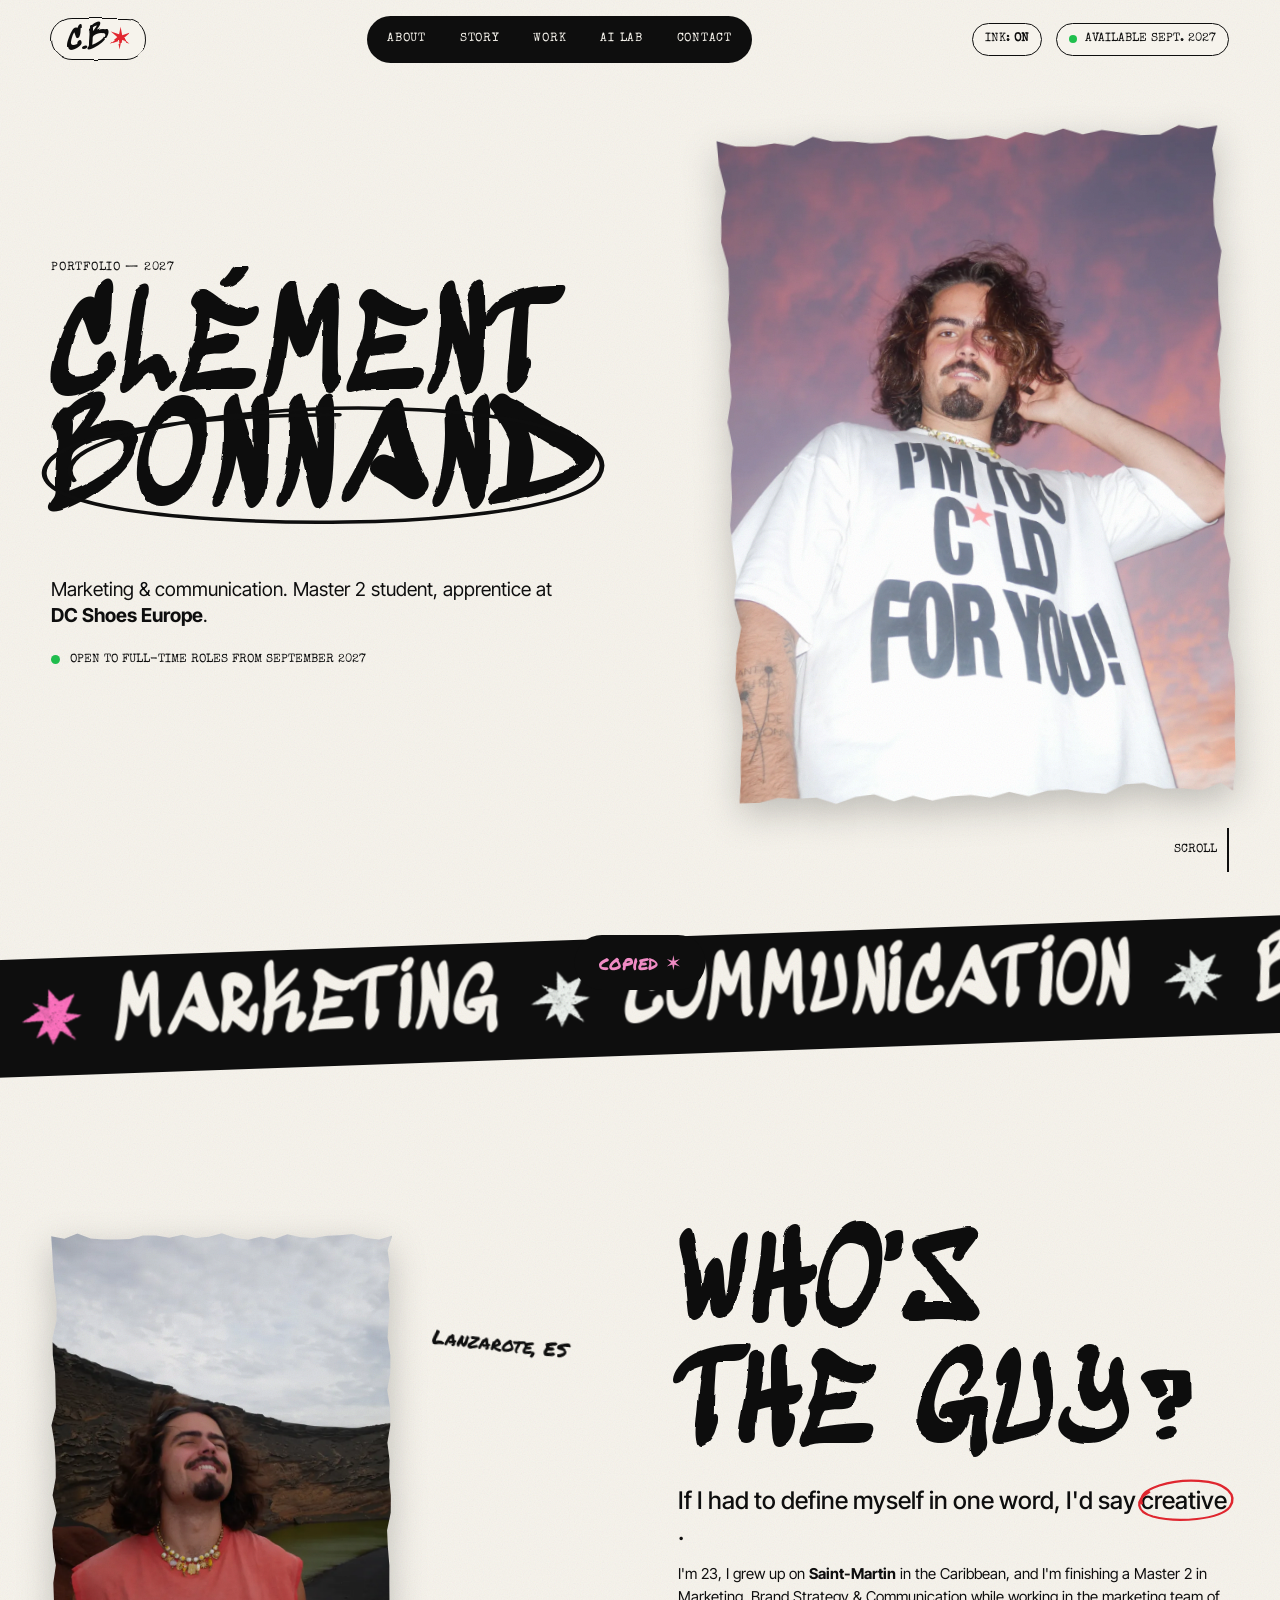
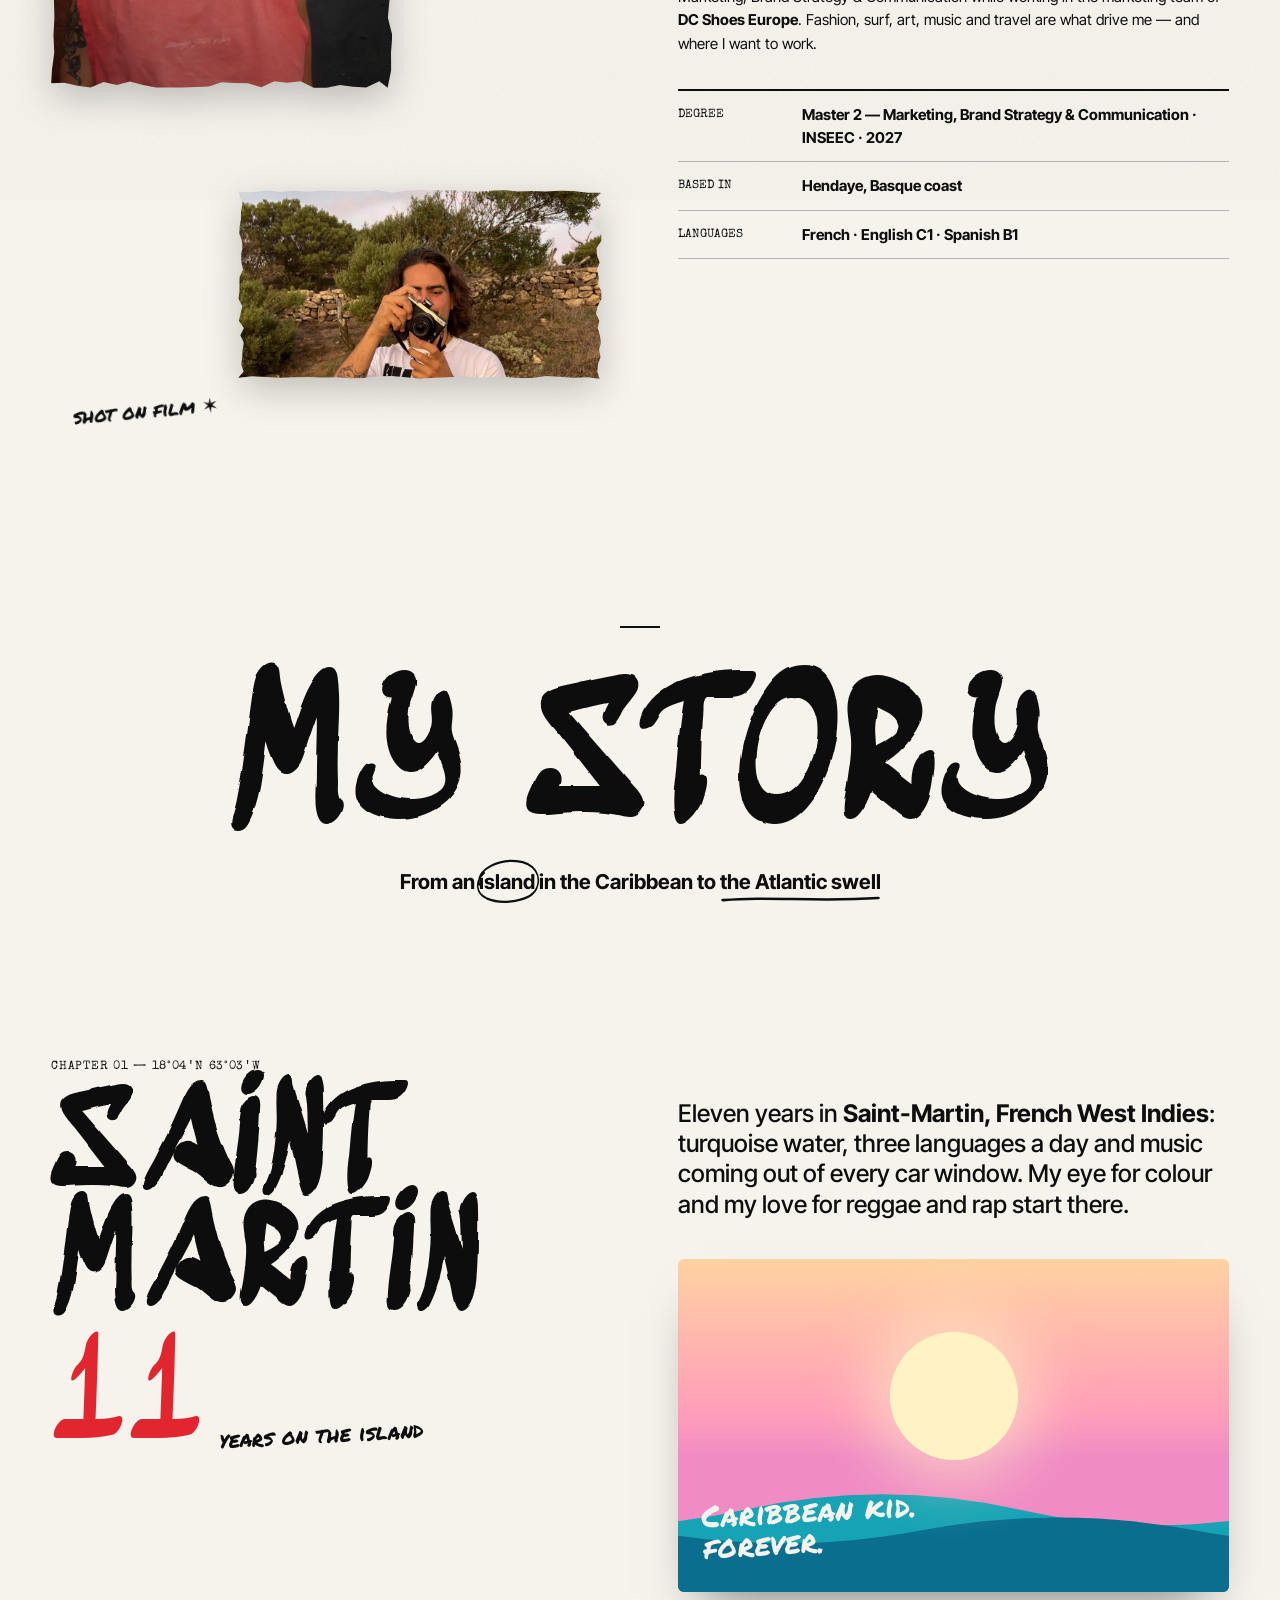
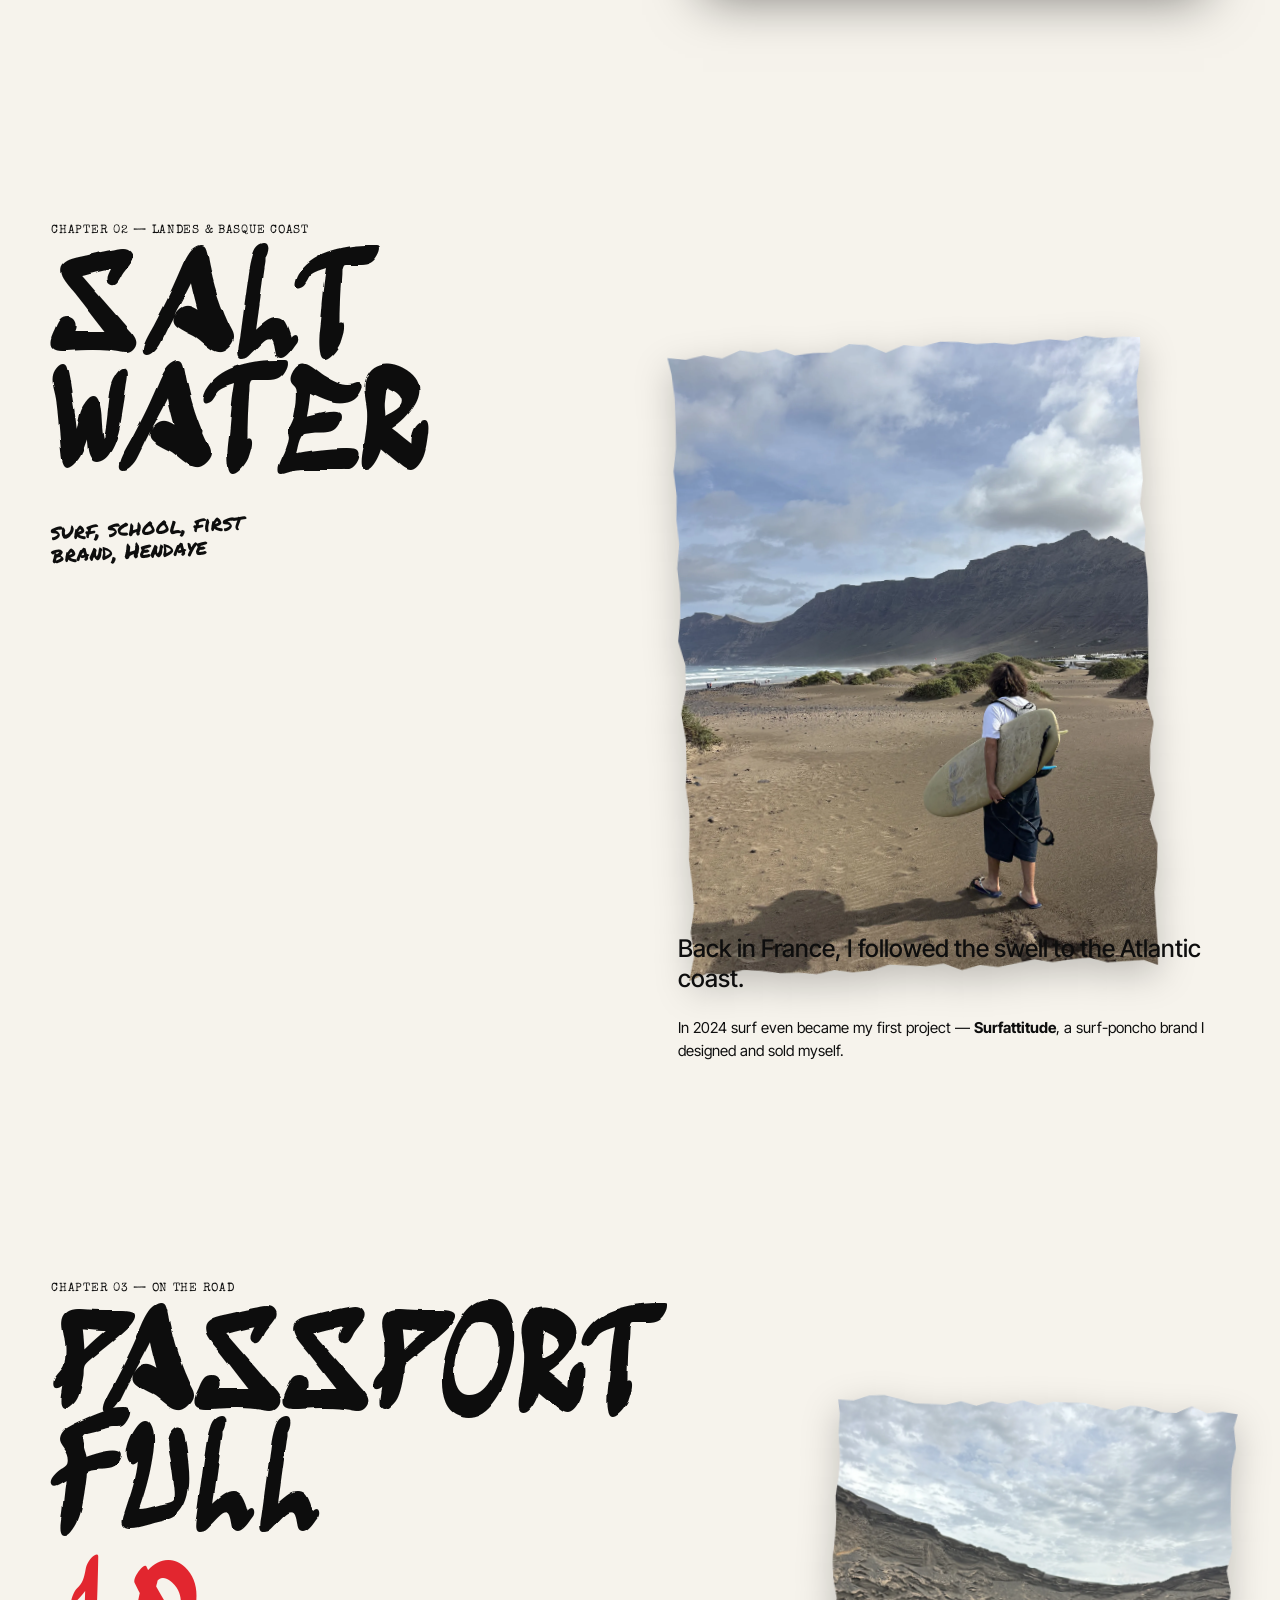
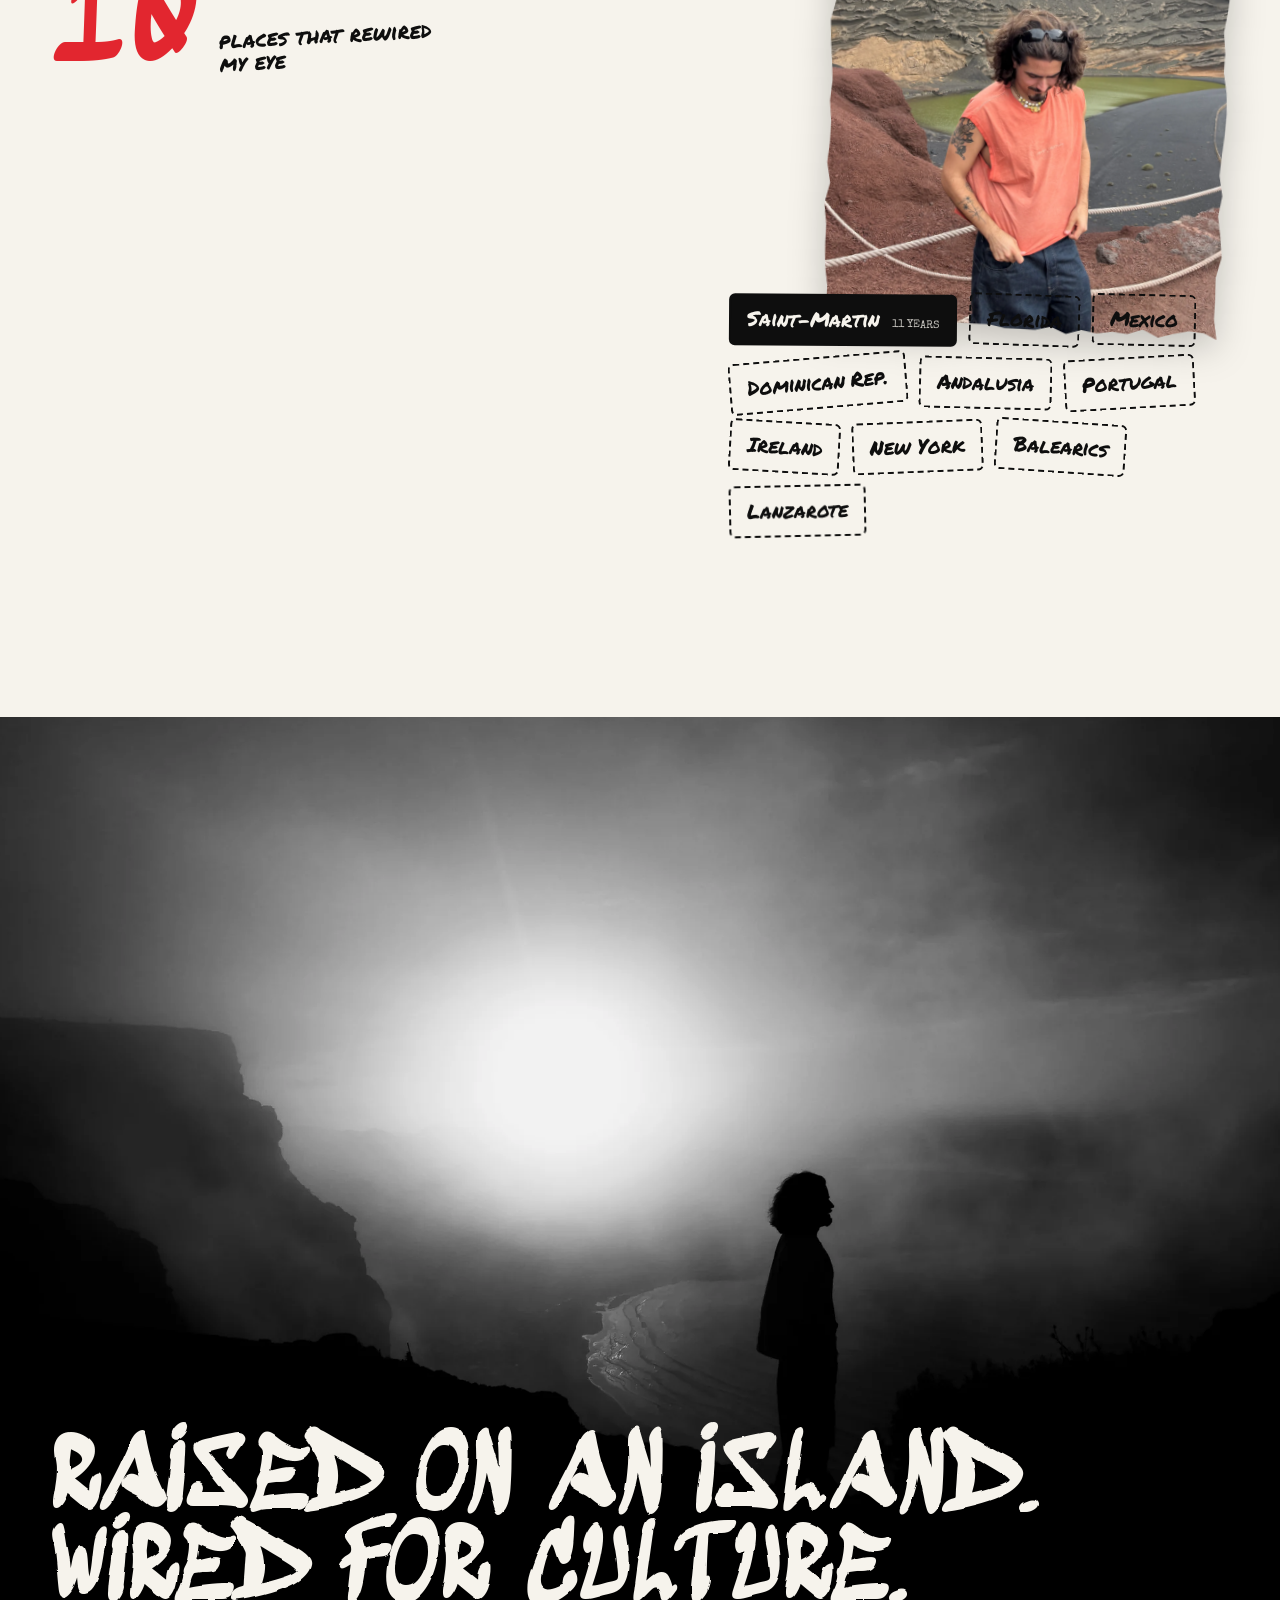
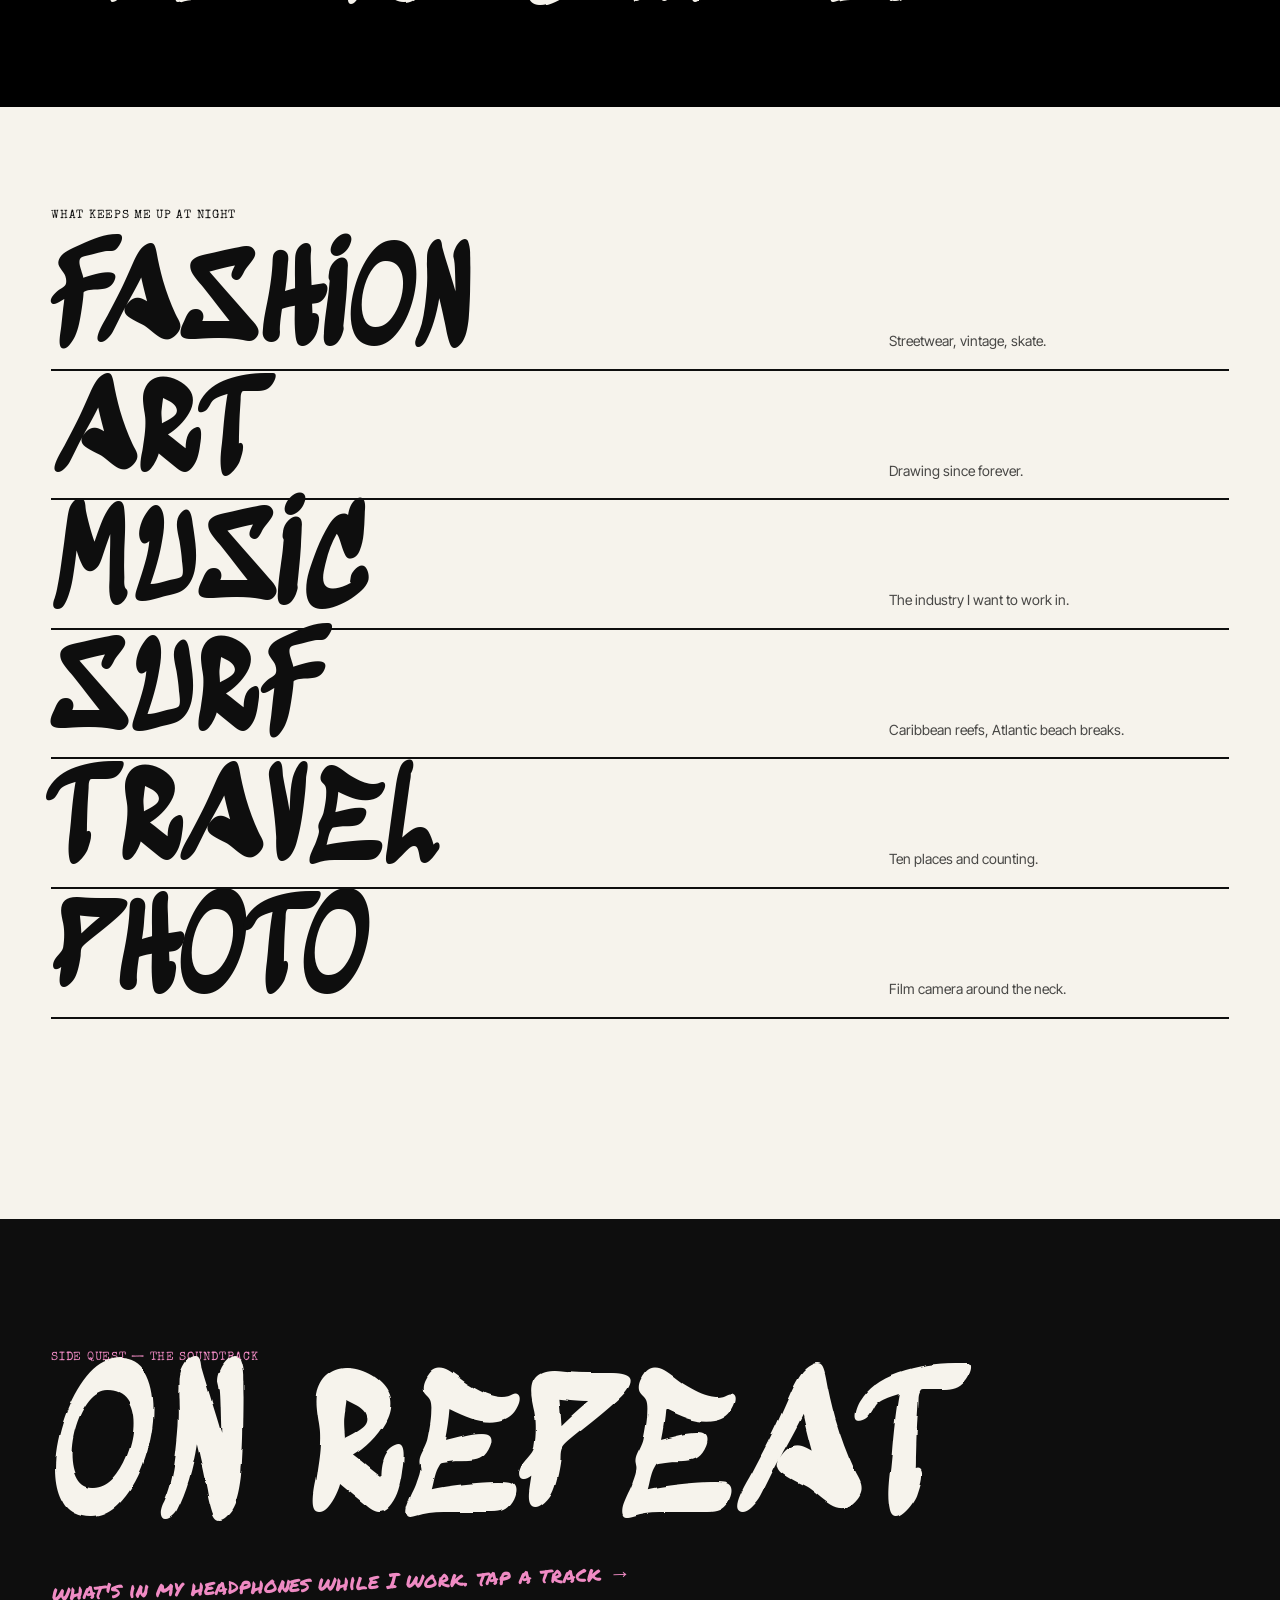
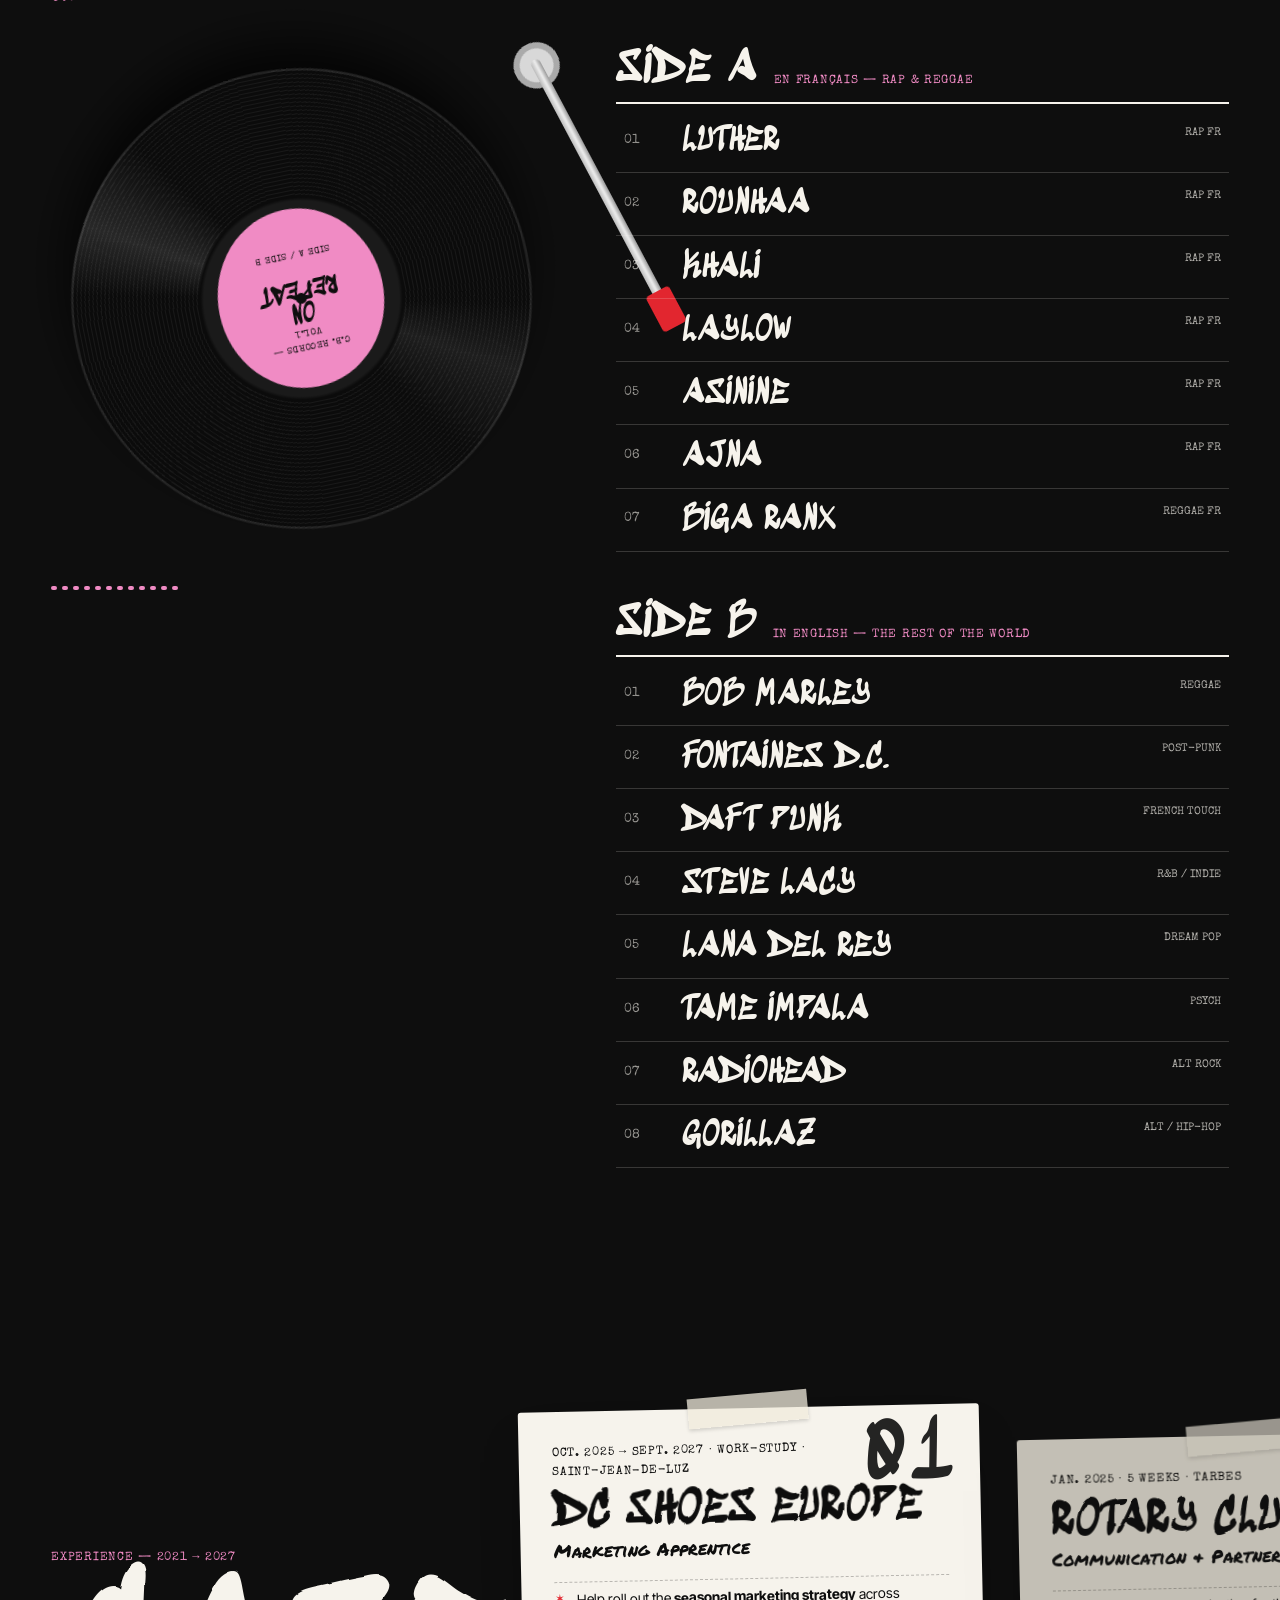
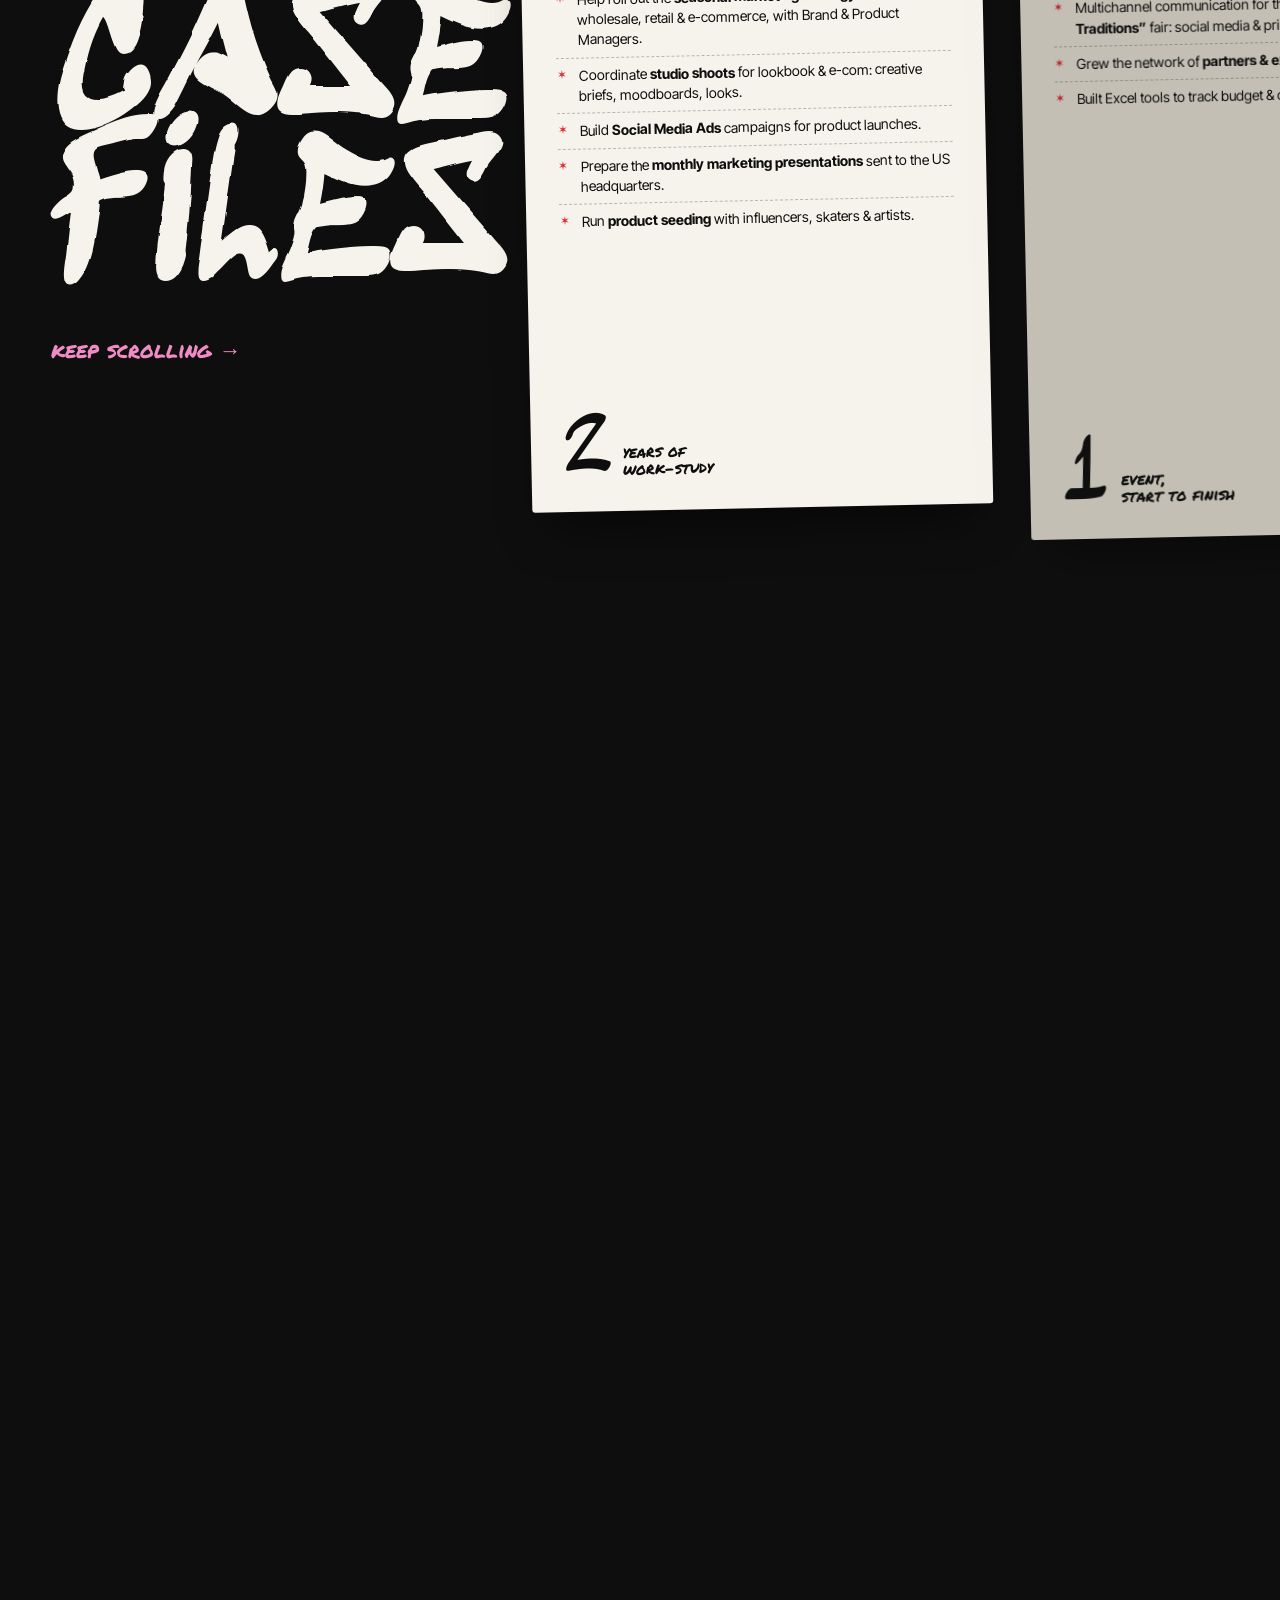
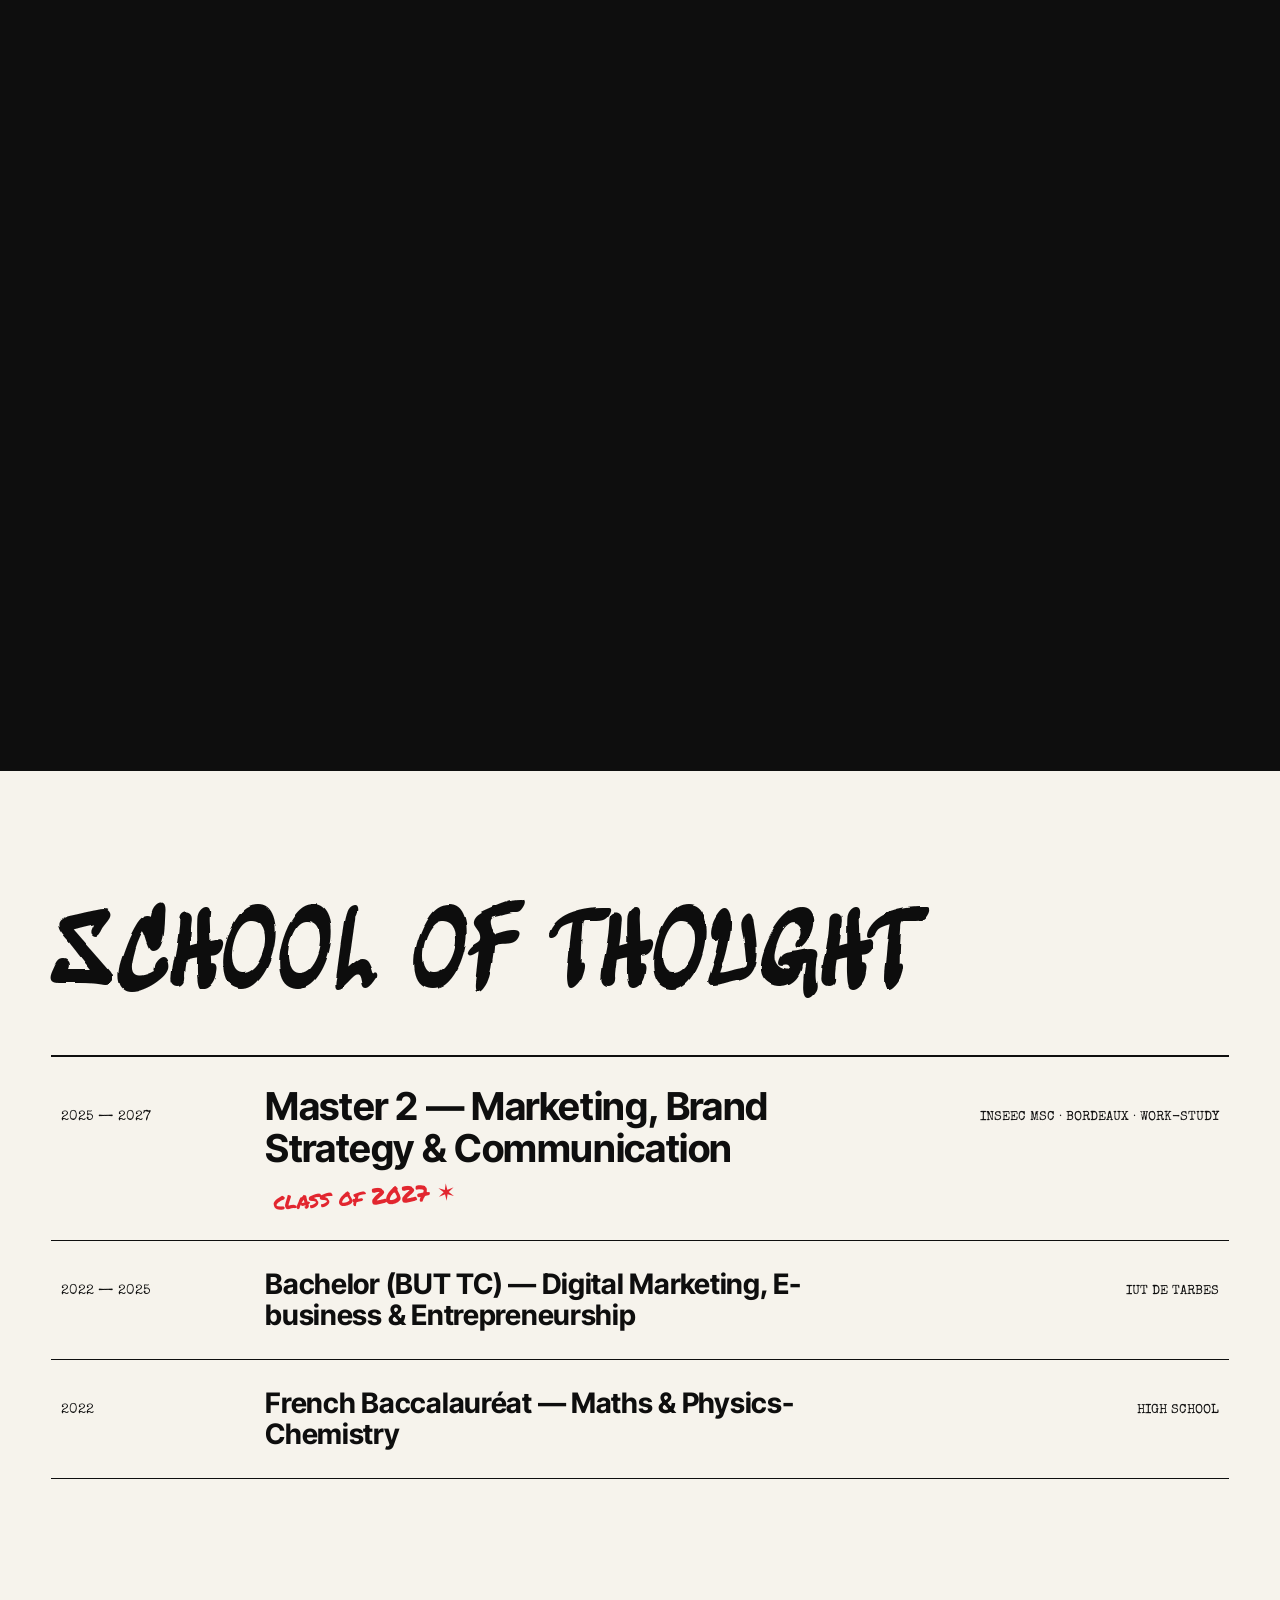
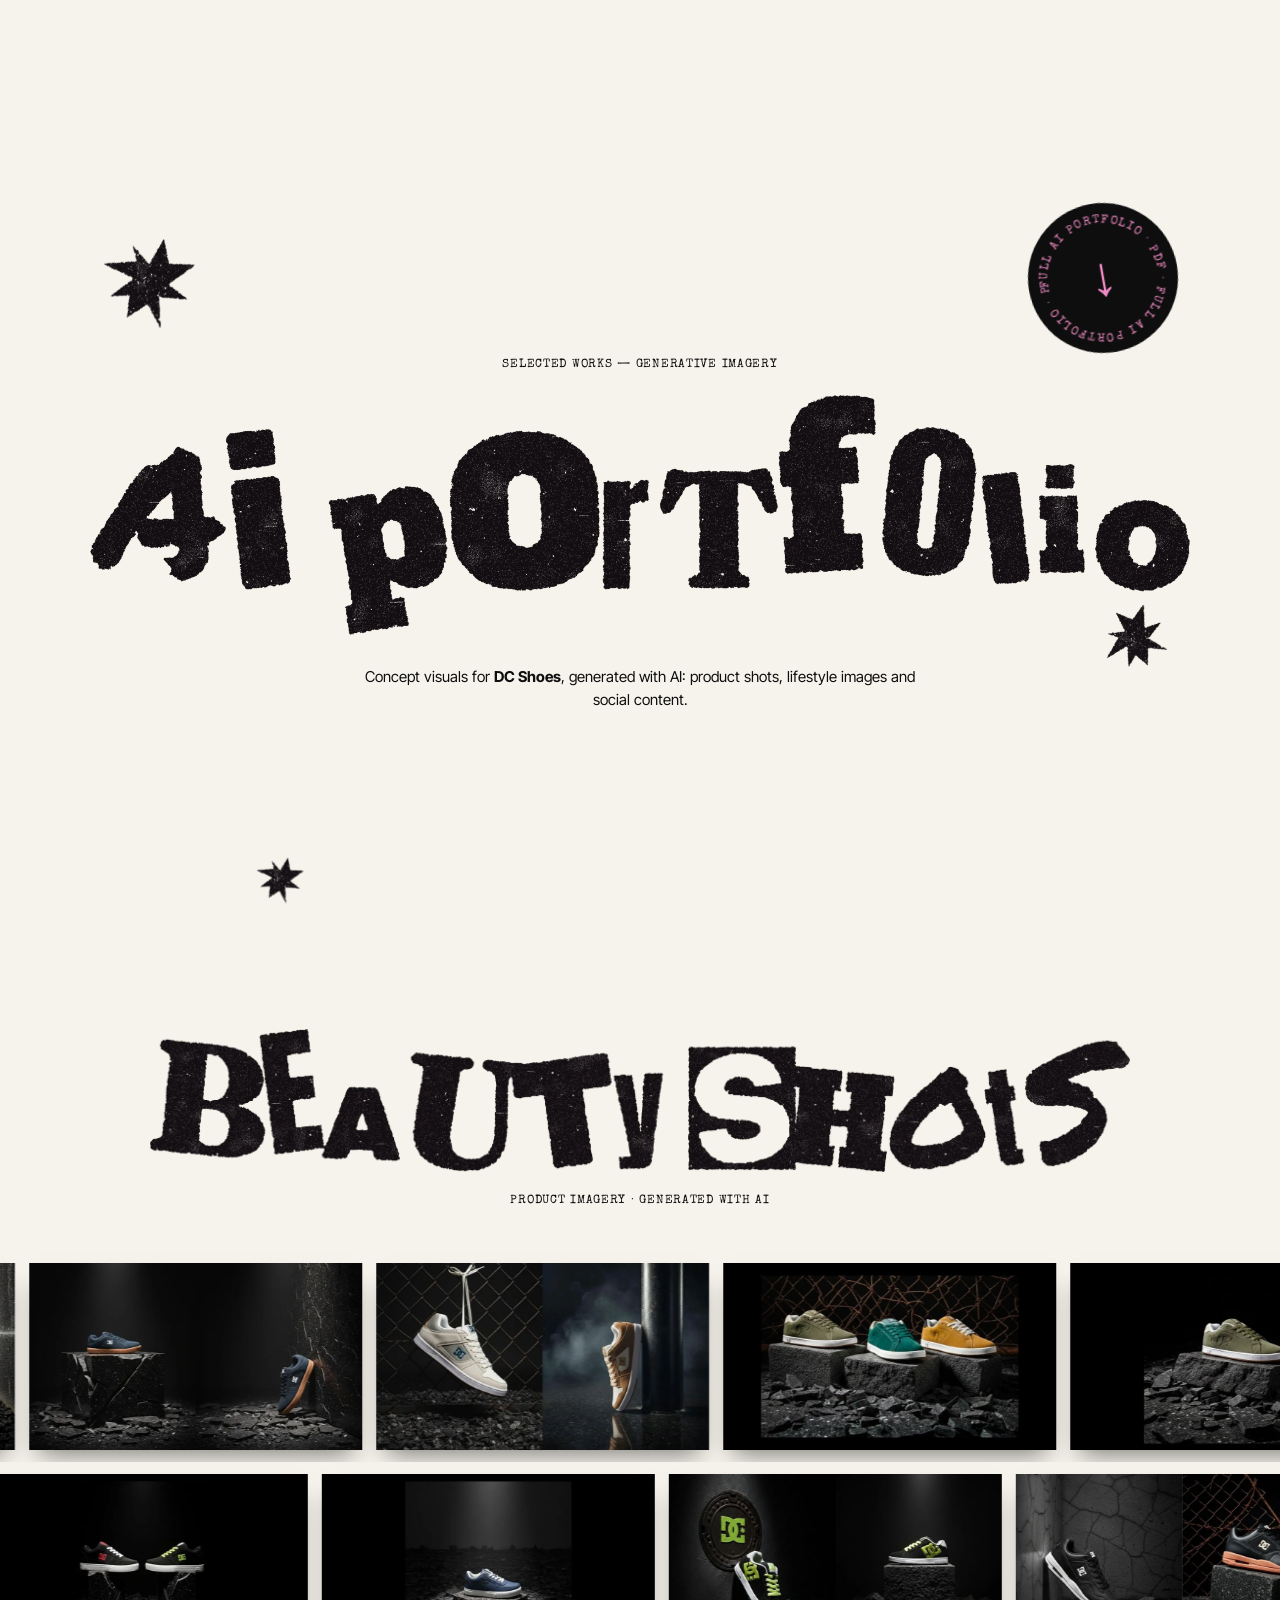
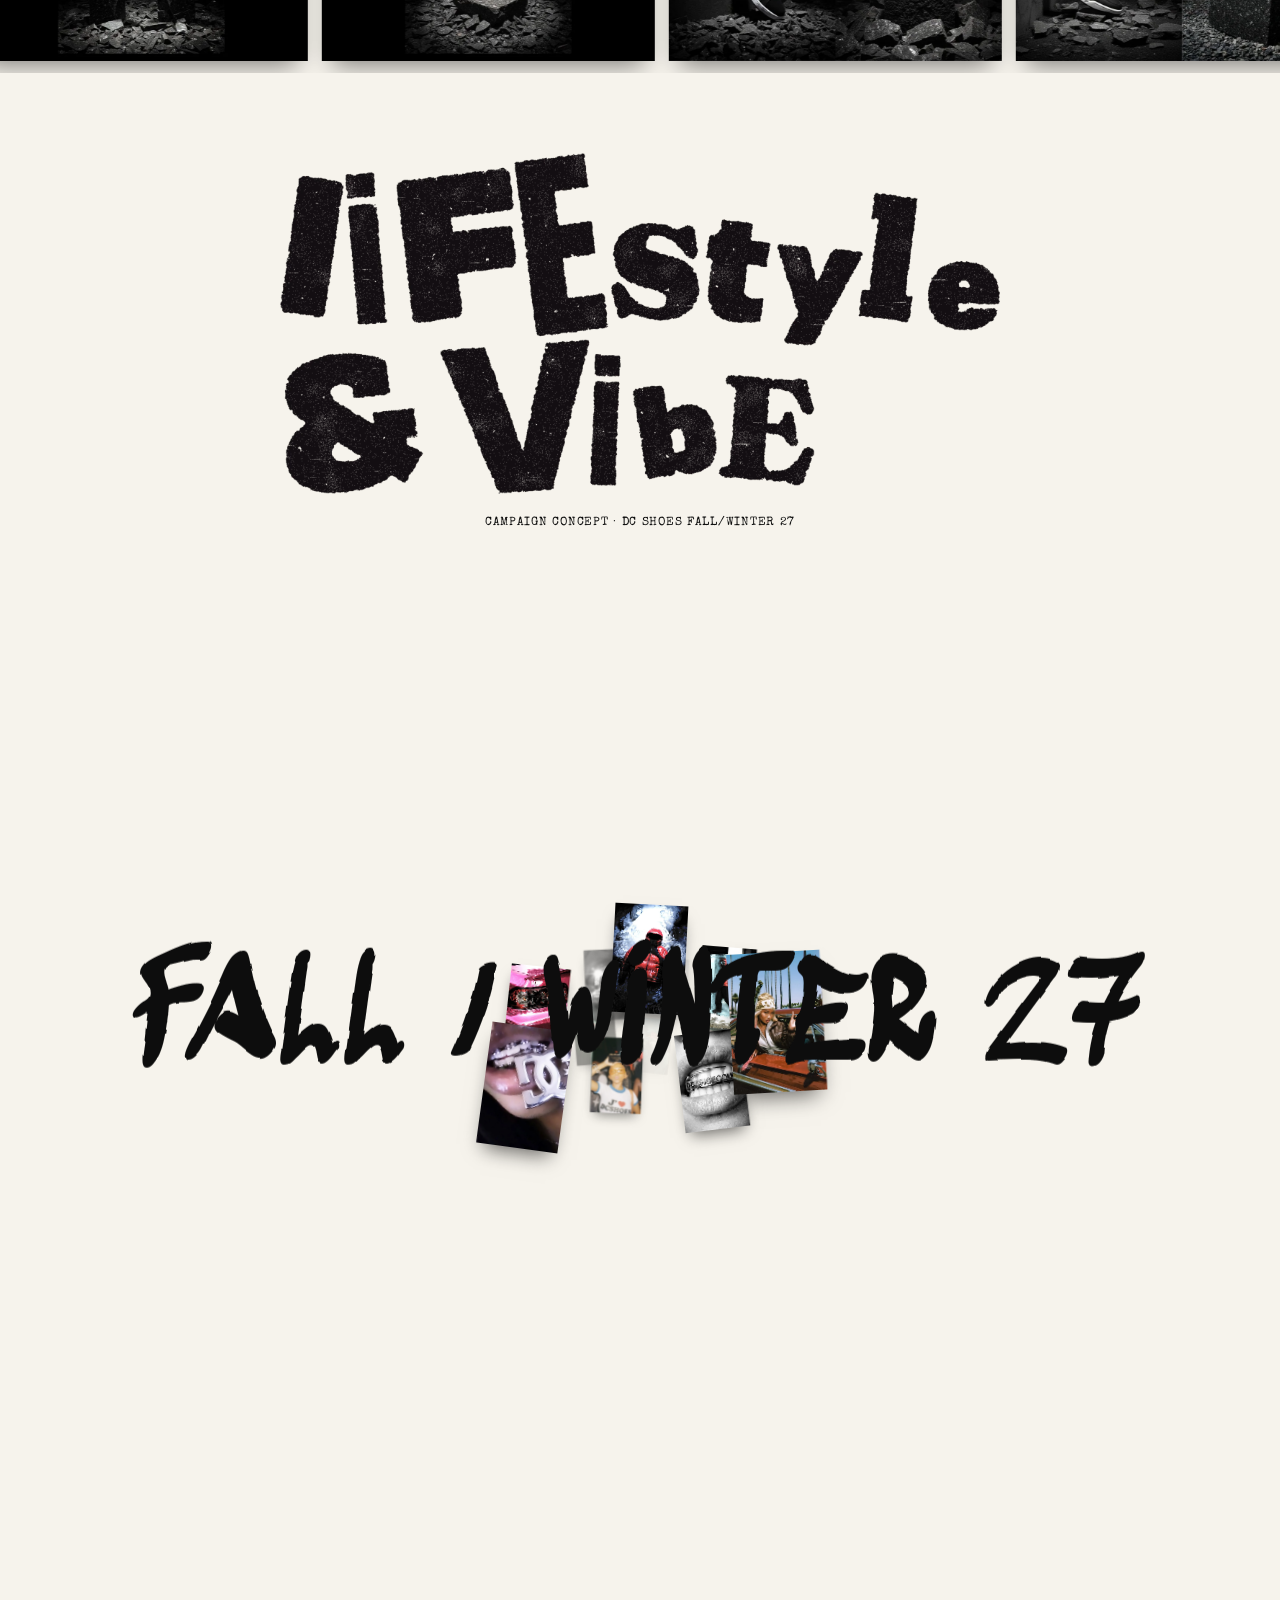
==== commit 31221e19: "Simplify site, clean hero, add LinkedIn experience Co-Authored-By: Claude Opus 5.5 <noreply@anthropi" ====
--- a/index.html
+++ b/index.html
@@ -4,9 +4,9 @@
 <meta charset="utf-8">
 <meta name="viewport" content="width=device-width, initial-scale=1">
 <title>Clément Bonnand — Marketing, Brand Strategy &amp; Communication</title>
-<meta name="description" content="Clément Bonnand, 23 — marketing &amp; brand strategist. Master 2 in Marketing, Brand Strategy &amp; Communication (2027). DC Shoes Europe, product seeding, artist relations, AI imagery.">
-<meta property="og:title" content="Clément Bonnand — Ideas that make noise">
-<meta property="og:description" content="Marketing, brand strategy &amp; communication. Culture, sport, fashion, music. Available from September 2027.">
+<meta name="description" content="Clément Bonnand, 23 — Master 2 student in Marketing, Brand Strategy &amp; Communication (2027), apprentice at DC Shoes Europe.">
+<meta property="og:title" content="Clément Bonnand — Portfolio">
+<meta property="og:description" content="Marketing &amp; communication. Open to full-time roles from September 2027.">
 <meta property="og:image" content="assets/img/me/sunset-sm.webp">
 <meta name="theme-color" content="#f6f3ec">
 <link rel="icon" type="image/png" href="assets/img/favicon.png">
@@ -50,7 +50,6 @@
   <nav class="nav-links" aria-label="Main">
     <a href="#brief" data-scramble>About</a>
     <a href="#story" data-scramble>Story</a>
-    <a href="#playlist" data-scramble>Playlist</a>
     <a href="#work" data-scramble>Work</a>
     <a href="#ailab" data-scramble>AI&nbsp;Lab</a>
     <a href="#contact" data-scramble>Contact</a>
@@ -65,46 +64,27 @@
 
 <!-- ============ HERO ============ -->
 <section class="hero" id="hero">
-  <h1 class="hero-name">
-    <span class="hn-line hn-1 boil" data-split>Clément</span>
-    <span class="hn-line hn-2"><span class="boil" data-split>Bonnand</span>
-      <svg class="scribble-circle hero-circle" viewBox="0 0 400 130" preserveAspectRatio="none"><path d="M40 78 C18 40 140 10 236 12 C336 14 398 40 384 74 C370 110 236 122 142 114 C58 108 6 90 24 60 C42 32 130 18 214 18"/></svg>
-    </span>
-  </h1>
-
-  <div class="spread-wrap" data-cursor="that's me">
-    <div class="spread">
-      <div class="page page-left">
-        <p class="page-hand">brands<br>are built<br>by people<br>who dare<br>to be<br>loud ✶</p>
-      </div>
-      <div class="page page-right">
-        <img width="2400" height="1802" src="assets/img/me/sunset.webp" alt="Clément Bonnand under a pink sunset sky" fetchpriority="high">
-      </div>
-      <div class="spread-gutter"></div>
-    </div>
-    <div class="hero-note">
-      <svg class="arrow" viewBox="0 0 160 90"><path d="M150 12 C110 6 60 20 34 62"/><path d="M22 44 L32 66 L56 58"/></svg>
-      <span>that's me — 23,<br>raised on an island</span>
-    </div>
-  </div>
-
-  <div class="hero-side">
-    <p class="type-label">Selected works — 2022/2027</p>
-    <h2 class="brush-sm boil">The Brief</h2>
-    <p class="hero-q">What do I <span class="circled">do<svg viewBox="0 0 120 60" preserveAspectRatio="none"><path d="M14 34 C8 14 50 4 76 6 C108 8 118 24 110 38 C100 54 52 58 26 50 C8 44 6 30 22 20"/></svg></span>, <span class="underlined">exactly?<svg viewBox="0 0 200 20" preserveAspectRatio="none"><path d="M4 12 C60 4 120 16 196 8"/></svg></span></p>
-    <p class="marker-sm">Concept</p>
-    <p class="hero-copy">I turn culture into brand moments. Marketing &amp; brand strategist at the crossroads of <b>sport, fashion &amp; music</b> — seeding, artist relations, creative direction and AI-generated imagery. Currently shaping seasons at <b>DC&nbsp;Shoes Europe</b>.</p>
-    <p class="hero-meta"><span>Master 2 — Marketing, Brand Strategy &amp; Communication</span><span>Class of 2027 ✶ Bordeaux / Basque Coast</span></p>
-  </div>
-
-  <div class="hero-bleed boil" aria-hidden="true">“ideas that make noise”</div>
+  <div class="hero-left">
+    <p class="type-label hero-kicker">Portfolio — 2027</p>
+    <h1 class="hero-name">
+      <span class="hn-line boil" data-split>Clément</span>
+      <span class="hn-line hn-2"><span class="boil" data-split>Bonnand</span>
+        <svg class="scribble-circle hero-circle" viewBox="0 0 400 130" preserveAspectRatio="none"><path d="M40 78 C18 40 140 10 236 12 C336 14 398 40 384 74 C370 110 236 122 142 114 C58 108 6 90 24 60 C42 32 130 18 214 18"/></svg>
+      </span>
+    </h1>
+    <p class="hero-line">Marketing &amp; communication. Master 2 student, apprentice at <b>DC&nbsp;Shoes Europe</b>.</p>
+    <p class="hero-avail"><i></i>Open to full-time roles from September 2027</p>
+  </div>
+  <figure class="hero-photo torn">
+    <img src="assets/img/me/sunset.webp" alt="Clément Bonnand under a pink sunset sky" fetchpriority="high">
+  </figure>
   <div class="scroll-cue"><span>scroll</span><i></i></div>
 </section>
 
 <!-- ============ MARQUEE ============ -->
 <section class="marquee" aria-label="Disciplines">
   <div class="marquee-track" data-marquee>
-    <span>Brand strategy <img width="379" height="363" src="assets/img/type/star.webp" alt=""> Seeding <img width="379" height="363" src="assets/img/type/star.webp" alt=""> Artist relations <img width="379" height="363" src="assets/img/type/star.webp" alt=""> Creative direction <img width="379" height="363" src="assets/img/type/star.webp" alt=""> AI imagery <img width="379" height="363" src="assets/img/type/star.webp" alt=""> Culture <img width="379" height="363" src="assets/img/type/star.webp" alt=""> Music <img width="379" height="363" src="assets/img/type/star.webp" alt=""> Surf <img width="379" height="363" src="assets/img/type/star.webp" alt=""></span>
+    <span>Marketing <img src="assets/img/type/star.webp" alt=""> Communication <img src="assets/img/type/star.webp" alt=""> Brand strategy <img src="assets/img/type/star.webp" alt=""> Social media <img src="assets/img/type/star.webp" alt=""> AI imagery <img src="assets/img/type/star.webp" alt=""> Seeding <img src="assets/img/type/star.webp" alt=""></span>
   </div>
 </section>
 
@@ -119,24 +99,15 @@
     </div>
     <div class="brief-text">
       <h2 class="brush-lg boil" data-split>Who's<br>the guy?</h2>
-      <p class="type-label">File no. 001 — Clément Bonnand</p>
-      <p class="lead">If I had to define myself in one word, I'd say <span class="circled red-ink">creative<svg viewBox="0 0 120 60" preserveAspectRatio="none"><path d="M14 34 C8 14 50 4 76 6 C108 8 118 24 110 38 C100 54 52 58 26 50 C8 44 6 30 22 20"/></svg></span>. I use it to make every project unique — and different.</p>
-      <p>I'm 23. I grew up on <b>Saint-Martin</b> in the Caribbean for eleven years, learned to surf before I knew what a brand book was, and ended up in the marketing team of <b>DC&nbsp;Shoes Europe</b> on the Basque coast — connecting collections with skaters, artists and the people who make culture move.</p>
-      <p>Driven by many passions, I like to see projects through to the very end, stacking every chance on my side to turn ambitions into results. I'm wired to sport, fashion and culture, with a real appetite for ideas and for activating new talent.</p>
+      <p class="lead">If I had to define myself in one word, I'd say <span class="circled red-ink">creative<svg viewBox="0 0 120 60" preserveAspectRatio="none"><path d="M14 34 C8 14 50 4 76 6 C108 8 118 24 110 38 C100 54 52 58 26 50 C8 44 6 30 22 20"/></svg></span>.</p>
+      <p>I'm 23, I grew up on <b>Saint-Martin</b> in the Caribbean, and I'm finishing a Master 2 in Marketing, Brand Strategy &amp; Communication while working in the marketing team of <b>DC&nbsp;Shoes Europe</b>. Fashion, surf, art, music and travel are what drive me — and where I want to work.</p>
       <ul class="facts">
-        <li><span>Age</span><b>23</b></li>
-        <li><span>Degree</span><b>Master 2 — Marketing, Brand Strategy &amp; Communication (2027)</b></li>
-        <li><span>Base</span><b>Bordeaux &amp; the Basque Coast, France</b></li>
-        <li><span>Speaks</span><b>French · English C1 · Spanish B1</b></li>
-        <li><span>Next</span><b>Full-time role from Sept. 2027 — music industry first, culture-driven brands always</b></li>
+        <li><span>Degree</span><b>Master 2 — Marketing, Brand Strategy &amp; Communication · INSEEC · 2027</b></li>
+        <li><span>Based in</span><b>Hendaye, Basque coast</b></li>
+        <li><span>Languages</span><b>French · English C1 · Spanish B1</b></li>
       </ul>
     </div>
   </div>
-</section>
-
-<!-- ============ MANIFESTO ============ -->
-<section class="manifesto">
-  <p class="manifesto-text" data-reveal-words>I build brands the way culture builds itself — through people, sound and images that stick. A skater who believes in the shoe. An artist who wears the capsule. A picture you can't scroll past.</p>
 </section>
 
 <!-- ============ STORY ============ -->
@@ -154,31 +125,25 @@
       <p class="ch-years"><span class="count" data-count="11">0</span><span class="marker">years on the island</span></p>
     </div>
     <div class="ch-body">
-      <p class="lead">I grew up in <b>Saint-Martin, French West Indies</b> — eleven years of turquoise water, trade winds and music coming out of every car window.</p>
-      <p>An island teaches you things a classroom can't: mixing cultures and languages every day, talking to anyone, and knowing that the best ideas usually show up barefoot. My eye for colour, my love for reggae and rap, my obsession with the ocean — it all starts there.</p>
+      <p class="lead">Eleven years in <b>Saint-Martin, French West Indies</b>: turquoise water, three languages a day and music coming out of every car window. My eye for colour and my love for reggae and rap start there.</p>
       <div class="island-card">
         <div class="sea"><svg viewBox="0 0 600 200" preserveAspectRatio="none"><path class="wave w1" d="M0 120 Q75 90 150 120 T300 120 T450 120 T600 120 V200 H0Z"/><path class="wave w2" d="M0 140 Q75 115 150 140 T300 140 T450 140 T600 140 V200 H0Z"/></svg></div>
         <div class="sun"></div>
         <p class="island-txt marker">Caribbean kid.<br>forever.</p>
       </div>
-      <ul class="island-list">
-        <li><b>Languages</b> French at home, English &amp; Spanish in the streets.</li>
-        <li><b>Soundtrack</b> Bob Marley on the beach, rap in the headphones.</li>
-        <li><b>First board</b> long before the first business card.</li>
-      </ul>
-    </div>
+      </div>
   </div>
 
   <div class="chapter ch-coast">
     <div class="ch-sticky">
       <p class="type-label">Chapter 02 — Landes &amp; Basque coast</p>
       <p class="ch-big boil">Salt<br>water</p>
-      <p class="ch-years"><span class="marker">surf, school, first brand</span></p>
+      <p class="ch-years"><span class="marker">surf, school, first brand, Hendaye</span></p>
     </div>
     <div class="ch-body">
       <figure class="torn coast-img"><img width="1800" height="2400" src="assets/img/me/surf.webp" alt="Clément walking to the waves with his surfboard" loading="lazy"></figure>
-      <p class="lead">Back in mainland France, I followed the swell to the Atlantic coast.</p>
-      <p>Surf shaped the way I work: read the conditions, commit, fall, paddle back out. In 2024 it even became my first business — <b>Surfattitude</b>, a surf-poncho brand I designed, produced and sold myself on the Landes markets. Today I'm on the Basque coast, inside DC Shoes, where board culture is the job.</p>
+      <p class="lead">Back in France, I followed the swell to the Atlantic coast.</p>
+      <p>In 2024 surf even became my first project — <b>Surfattitude</b>, a surf-poncho brand I designed and sold myself.</p>
     </div>
   </div>
 
@@ -190,8 +155,6 @@
     </div>
     <div class="ch-body">
       <figure class="torn road-img"><img width="1800" height="2400" src="assets/img/me/crater.webp" alt="Clément at a volcanic crater lagoon" loading="lazy"></figure>
-      <p class="lead">Every trip is a new reference library.</p>
-      <p>Street style in New York, colours in Mexico, the light in Andalusia, the music in Dominican Republic, the waves in Portugal and Ireland. I bring something back from every place — a reference, a sound, an idea for a brand.</p>
       <div class="stamp-row" id="stamps">
         <span class="stamp big">Saint-Martin <small>11 years</small></span>
         <span class="stamp">Florida</span><span class="stamp">Mexico</span><span class="stamp">Dominican Rep.</span>
@@ -211,12 +174,12 @@
   <div class="off-inner">
     <p class="type-label">What keeps me up at night</p>
     <ul class="passions" id="passions">
-      <li data-img="assets/img/me/garden-sm.webp"><span class="p-word">Fashion</span><span class="p-desc">Streetwear, vintage, skate. Clothes are the fastest way to say who you are.</span></li>
-      <li data-img="assets/img/ai/lifestyle-21.webp"><span class="p-word">Art</span><span class="p-desc">Drawing since forever. Galleries, graffiti, album covers — I collect images.</span></li>
-      <li data-img="assets/img/ai/lifestyle-13.webp"><span class="p-word">Music</span><span class="p-desc">French rap, reggae, indie, electro. The industry I want to work in next.</span></li>
-      <li data-img="assets/img/me/surf-sm.webp"><span class="p-word">Surf</span><span class="p-desc">Caribbean reefs first, Atlantic beach breaks now. The best ideas come in the water.</span></li>
-      <li data-img="assets/img/me/crater-sm.webp"><span class="p-word">Travel</span><span class="p-desc">Ten places and counting. Every trip ends up in a project.</span></li>
-      <li data-img="assets/img/me/camera-sm.webp"><span class="p-word">Photo</span><span class="p-desc">Film camera always around the neck. Framing is a marketing skill.</span></li>
+      <li data-img="assets/img/me/garden-sm.webp"><span class="p-word">Fashion</span><span class="p-desc">Streetwear, vintage, skate.</span></li>
+      <li data-img="assets/img/ai/lifestyle-21.webp"><span class="p-word">Art</span><span class="p-desc">Drawing since forever.</span></li>
+      <li data-img="assets/img/ai/lifestyle-13.webp"><span class="p-word">Music</span><span class="p-desc">The industry I want to work in.</span></li>
+      <li data-img="assets/img/me/surf-sm.webp"><span class="p-word">Surf</span><span class="p-desc">Caribbean reefs, Atlantic beach breaks.</span></li>
+      <li data-img="assets/img/me/crater-sm.webp"><span class="p-word">Travel</span><span class="p-desc">Ten places and counting.</span></li>
+      <li data-img="assets/img/me/camera-sm.webp"><span class="p-word">Photo</span><span class="p-desc">Film camera around the neck.</span></li>
     </ul>
   </div>
   <img class="float-img" id="floatImg" alt="" aria-hidden="true">
@@ -256,7 +219,7 @@
   <div class="work-pin">
     <div class="work-track">
       <div class="work-intro">
-        <p class="type-label">Experience — 2022 → 2027</p>
+        <p class="type-label">Experience — 2021 → 2027</p>
         <h2 class="brush-xl boil">Case<br>files</h2>
         <p class="work-hint marker">keep scrolling →</p>
       </div>
@@ -264,48 +227,43 @@
       <article class="case">
         <span class="tape"></span>
         <div class="case-num">01</div>
-        <p class="type-label">2025 → 2027 · Work-study · Saint-Jean-de-Luz</p>
+        <p class="type-label">Oct. 2025 → Sept. 2027 · Work-study · Saint-Jean-de-Luz</p>
         <h3 class="case-co boil">DC Shoes Europe</h3>
         <p class="case-role">Marketing Apprentice</p>
         <ul>
-          <li>Help build and roll out the <b>seasonal marketing strategy</b> across wholesale, retail &amp; e-commerce.</li>
-          <li>Run <b>product seeding</b>: sourcing influencers, skaters &amp; artists who fit the brand's DNA.</li>
-          <li>Build relationships with <b>artists (rap, rock…)</b> that open doors to collabs &amp; exclusive capsules.</li>
-          <li>Steer <b>studio production</b> for lookbook &amp; e-com: creative briefs, moodboards, looks.</li>
-          <li>Present marketing &amp; creative directions at season <b>kick-offs</b>.</li>
-          <li>Co-build the <b>monthly marketing presentations</b> delivered by the Brand Manager to the US headquarters.</li>
+          <li>Help roll out the <b>seasonal marketing strategy</b> across wholesale, retail &amp; e-commerce, with Brand &amp; Product Managers.</li>
+          <li>Coordinate <b>studio shoots</b> for lookbook &amp; e-com: creative briefs, moodboards, looks.</li>
+          <li>Build <b>Social Media Ads</b> campaigns for product launches.</li>
+          <li>Prepare the <b>monthly marketing presentations</b> sent to the US headquarters.</li>
+          <li>Run <b>product seeding</b> with influencers, skaters &amp; artists.</li>
         </ul>
-        <div class="case-stat"><span class="big">3</span><span class="marker">channels — wholesale,<br>retail, e-com</span></div>
+        <div class="case-stat"><span class="big">2</span><span class="marker">years of<br>work-study</span></div>
       </article>
 
       <article class="case case-alt">
         <span class="tape"></span>
         <div class="case-num">02</div>
-        <p class="type-label">2023 → 2025 · Internships · Saint-Jean-de-Luz</p>
-        <h3 class="case-co boil">DC Shoes</h3>
-        <p class="case-role">Marketing &amp; Product Marketing Intern</p>
+        <p class="type-label">Jan. 2025 · 5 weeks · Tarbes</p>
+        <h3 class="case-co boil">Rotary Club</h3>
+        <p class="case-role">Communication &amp; Partnerships Intern</p>
         <ul>
-          <li>Competitive analysis and <b>reactive / proactive recommendations</b>: brand presentations, seasonal ranges, special projects.</li>
-          <li>Helped organise collection presentations at the <b>DC Showroom</b>.</li>
-          <li>Built sales tools for showrooms &amp; catalogues (Elastic Suite, PLM).</li>
-          <li>Turned sales figures into <b>data-driven recommendations</b>.</li>
-          <li>Worked alongside Brand Managers &amp; Product Managers on launches, social animation &amp; seeding.</li>
+          <li>Multichannel communication for the <b>“Vins, Terroir et Traditions”</b> fair: social media &amp; print.</li>
+          <li>Grew the network of <b>partners &amp; exhibitors</b>.</li>
+          <li>Built Excel tools to track budget &amp; cash flow.</li>
         </ul>
-        <div class="case-stat"><span class="big">4</span><span class="marker">years inside<br>the brand</span></div>
+        <div class="case-stat"><span class="big">1</span><span class="marker">event,<br>start to finish</span></div>
       </article>
 
       <article class="case case-pink">
         <span class="tape"></span>
         <div class="case-num">03</div>
-        <p class="type-label">Apr → Dec 2024 · Founder · Landes coast</p>
+        <p class="type-label">Apr. → Dec. 2024 · Founder · Landes</p>
         <h3 class="case-co boil">Surfattitude</h3>
         <p class="case-role">My own surf-poncho brand</p>
         <ul>
-          <li>Designed a <b>300-unit collection</b> of surf ponchos, from creative concept to production, directly with the factory.</li>
-          <li>Led a <b>direct-to-consumer launch</b>, starting with pop-up sales on the Landes markets.</li>
-          <li>Built &amp; ran the <b>Shopify store</b>, with Instagram-to-shop journeys to drive traffic &amp; conversion.</li>
-          <li>Grew awareness with <b>surf-influencer collabs</b>, giveaways &amp; targeted social activations.</li>
-          <li>Ran Instagram end to end: content, editorial line, community.</li>
+          <li>Designed a <b>300-piece collection</b> of surf ponchos, from idea to production.</li>
+          <li>Sold it <b>direct-to-consumer</b>: Landes markets + a <b>Shopify</b> store.</li>
+          <li>Ran Instagram, surf-influencer collabs &amp; giveaways.</li>
         </ul>
         <div class="case-stat"><span class="big">300</span><span class="marker">ponchos.<br>zero → one.</span></div>
       </article>
@@ -313,16 +271,28 @@
       <article class="case">
         <span class="tape"></span>
         <div class="case-num">04</div>
-        <p class="type-label">Summers 2022 · 2023 · 2025</p>
-        <h3 class="case-co boil">Southwest</h3>
-        <p class="case-role">Sales Associate — clothing</p>
+        <p class="type-label">Jan. 2023 &amp; Apr. → May 2024 · Saint-Jean-de-Luz</p>
+        <h3 class="case-co boil">DC Shoes</h3>
+        <p class="case-role">Marketing &amp; Product Intern</p>
         <ul>
-          <li>Sales &amp; customer advice on the shop floor.</li>
-          <li>Visual merchandising, restocking &amp; retail operations.</li>
-          <li>Clearance events &amp; commercial operations.</li>
+          <li>Tracked <b>KPIs by channel</b> and suggested action plans.</li>
+          <li>Competitive analysis for brand presentations &amp; seasonal ranges.</li>
+          <li>Helped run collection presentations at the <b>DC Showroom</b>.</li>
         </ul>
-        <p class="case-aside marker">where I learned what people actually buy — and why.</p>
-        <div class="case-stat"><span class="big">3</span><span class="marker">summers on<br>the floor</span></div>
+        <div class="case-stat"><span class="big">2</span><span class="marker">internships<br>before the job</span></div>
+      </article>
+
+      <article class="case">
+        <span class="tape"></span>
+        <div class="case-num">05</div>
+        <p class="type-label">Summers 2021 → 2025</p>
+        <h3 class="case-co boil">Summer jobs</h3>
+        <p class="case-role">Southwest (sales) · Hendaye town hall</p>
+        <ul>
+          <li>Sales, customer advice &amp; visual merchandising at <b>Southwest</b>.</li>
+          <li>Seasonal municipal job in Hendaye.</li>
+        </ul>
+        <div class="case-stat"><span class="big">4</span><span class="marker">summers<br>at work</span></div>
       </article>
     </div>
   </div>
@@ -359,44 +329,25 @@
     <p class="type-label">Selected works — generative imagery</p>
     <h2 class="sr-only">AI Portfolio</h2>
     <img width="2000" height="437" class="ai-title" src="assets/img/type/ai-portfolio.webp" alt="AI portfolio">
-    <p class="ai-intro">Concept campaigns for <b>DC Shoes</b>, fully generated with AI — I write the prompts, set the art direction and ship the visuals. Product shots, lifestyle worlds and social content, without a single studio day.</p>
+    <p class="ai-intro">Concept visuals for <b>DC Shoes</b>, generated with AI: product shots, lifestyle images and social content.</p>
     <a class="sticker" href="assets/Clement-Bonnand-AI-Portfolio.pdf" target="_blank" rel="noopener" data-cursor="open">
       <svg viewBox="0 0 200 200"><defs><path id="circ" d="M100,100 m-74,0 a74,74 0 1,1 148,0 a74,74 0 1,1 -148,0"/></defs><text><textPath href="#circ">full ai portfolio · pdf · full ai portfolio · pdf ·</textPath></text></svg>
       <span>↓</span>
     </a>
   </div>
 
-  <div class="ai-can">
-    <img width="2000" height="250" class="ai-can-title" src="assets/img/type/what-ai.webp" alt="What AI can do">
-    <div class="can-grid">
-      <div><b>01</b><h4>E-commerce PDP shots</h4><p>Clean, consistent product photos ready for the product page.</p></div>
-      <div><b>02</b><h4>Beauty shots</h4><p>Hero imagery with studio-grade lighting, set design and materials.</p></div>
-      <div><b>03</b><h4>One set, every product</h4><p>Keep the same background and swap in a whole product range.</p></div>
-      <div><b>04</b><h4>Lifestyle imagery</h4><p>A defined set, mood and vibe, held across every image.</p></div>
-      <div><b>05</b><h4>Any format</h4><p>Pick the ratio, then reframe one image into stories, posts and banners.</p></div>
-      <div><b>06</b><h4>Social-ready content</h4><p>Stories, carousels and feed posts built straight from the shoot.</p></div>
-    </div>
-  </div>
-
   <!-- 01 beauty -->
   <div class="ai-chapter">
     <img width="2000" height="293" class="chap-title" src="assets/img/type/beauty-title.webp" alt="01 Beauty shots">
-    <p class="chap-sub type-label">Hero product imagery · studio-grade lighting · set design &amp; materials · all generated with AI</p>
+    <p class="chap-sub type-label">Product imagery · generated with AI</p>
   </div>
   <div class="belt" data-belt="1"><div class="belt-track" id="belt1"></div></div>
   <div class="belt" data-belt="-1"><div class="belt-track" id="belt2"></div></div>
-
-  <div class="ai-sub">
-    <p class="type-label">Winter focus — DC Shoes gift guide</p>
-    <div class="bento" id="gift"></div>
-    <p class="type-label">DC Shoes — category dividers</p>
-    <div class="bento bento-3" id="category"></div>
-  </div>
 
   <!-- 02 lifestyle: fly-through -->
   <div class="ai-chapter">
     <img width="2000" height="946" class="chap-title chap-title-lg" src="assets/img/type/lifestyle-title.webp" alt="02 Lifestyle and vibe">
-    <p class="chap-sub type-label">Culture-driven campaign imagery for DC Shoes Fall/Winter 27 · street, night, ice &amp; chrome · one visual universe</p>
+    <p class="chap-sub type-label">Campaign concept · DC Shoes Fall/Winter 27</p>
   </div>
   <div class="tunnel" id="tunnel">
     <div class="tunnel-stage" id="tunnelStage">
@@ -407,10 +358,9 @@
   <!-- 03 social -->
   <div class="ai-chapter">
     <img width="2000" height="629" class="chap-title" src="assets/img/type/social-title.webp" alt="03 Social media mockups">
-    <p class="chap-sub type-label">Putting the Winter 27 imagery to work · stories · carousels · feed posts · profile</p>
+    <p class="chap-sub type-label">Instagram stories, posts &amp; profile</p>
   </div>
   <div class="phones" id="phones"></div>
-  <div class="carousel-strip" id="carousel"></div>
 </section>
 
 <!-- ============ SKILLS (physics) ============ -->
@@ -420,7 +370,7 @@
     <p class="marker">grab them. throw them. they don't break.</p>
   </div>
   <div class="pit" id="pit" data-cursor="throw">
-    <noscript><p>Brand strategy · Product seeding · Influence marketing · Artist relations · Creative direction · Studio production · AI imagery · Social media · Shopify · E-commerce · Data analysis · Merchandising · Go-to-market · Trend scouting · Pitching</p></noscript>
+    <noscript><p>Marketing · Communication · Seasonal marketing · Event marketing · Photo shoots · Social media ads · AI imagery · Shopify · Data analysis · Seeding · Artist relations</p></noscript>
   </div>
 </section>
 
@@ -428,7 +378,7 @@
 <section class="contact" id="contact">
   <p class="type-label">Next chapter — September 2027</p>
   <h2 class="contact-big boil" id="repel" aria-label="Let's make noise">Let's make noise</h2>
-  <p class="contact-copy">Graduating with a Master 2 in Marketing, Brand Strategy &amp; Communication in September 2027 and looking for a <b>full-time role</b> — music industry first, culture-driven brands always.</p>
+  <p class="contact-copy">Master 2 in September 2027 — looking for a <b>full-time role</b> in marketing &amp; communication, ideally in music, fashion or sport.</p>
   <div class="contact-links">
     <button class="mail" id="mail" data-cursor="copy" data-mail="clementbonnand1@gmail.com">clementbonnand1@gmail.com</button>
     <div class="contact-row">
--- a/assets/css/style.css
+++ b/assets/css/style.css
@@ -93,29 +93,18 @@
 @keyframes pulse{70%{box-shadow:0 0 0 10px rgba(31,191,77,0)}100%{box-shadow:0 0 0 0 rgba(31,191,77,0)}}
 
 /* ============ HERO ============ */
-.hero{position:relative;min-height:100vh;min-height:100svh;padding:110px var(--pad) 120px;display:grid;grid-template-columns:1.25fr 1fr;grid-template-rows:auto 1fr;column-gap:clamp(20px,4vw,70px);overflow:hidden}
-.hero-name{grid-column:1/-1;font-family:var(--brush);font-weight:400;text-transform:uppercase;line-height:.8;font-size:clamp(78px,15.5vw,290px);position:relative;z-index:1;margin-left:-.05em}
+.hero{position:relative;min-height:100vh;min-height:100svh;padding:120px var(--pad) 90px;display:grid;grid-template-columns:1.1fr .9fr;gap:clamp(30px,5vw,90px);align-items:center;overflow:hidden}
+.hero-kicker{margin-bottom:18px}
+.hero-name{font-family:var(--brush);font-weight:400;text-transform:uppercase;line-height:.84;font-size:clamp(64px,10.5vw,200px);position:relative;margin-left:-.04em}
 .hn-line{display:block}
-.hn-2{position:relative;display:inline-block;margin-left:22vw}
-.hero-circle{position:absolute;left:-6%;top:-14%;width:112%;height:128%;overflow:visible;pointer-events:none}
+.hn-2{position:relative;display:inline-block}
+.hero-circle{position:absolute;left:-6%;top:-12%;width:112%;height:126%;overflow:visible;pointer-events:none}
 .hero-circle path{stroke-width:3.2!important}
-.spread-wrap{position:relative;z-index:3;margin-top:-2.5vw;align-self:start;perspective:1400px}
-.spread{position:relative;display:grid;grid-template-columns:34% 66%;aspect-ratio:1.55/1;transform:rotate(-2.5deg);transform-style:preserve-3d;box-shadow:0 30px 60px -20px rgba(0,0,0,.45),0 4px 10px rgba(0,0,0,.15)}
-.page{position:relative;overflow:hidden}
-.page-left{background:var(--navy);color:#f2efe6;border-radius:4px 0 0 4px;display:flex;align-items:center}
-.page-hand{font-family:var(--marker);text-transform:uppercase;font-size:clamp(17px,2.2vw,36px);line-height:1.04;transform:translateX(-14%) rotate(-1deg);white-space:nowrap}
-.page-right img{width:100%;height:100%;object-fit:cover;object-position:50% 30%}
-.spread-gutter{position:absolute;left:34%;top:0;bottom:0;width:70px;margin-left:-35px;background:linear-gradient(90deg,rgba(0,0,0,0) 0%,rgba(0,0,0,.35) 48%,rgba(255,255,255,.18) 52%,rgba(0,0,0,0) 100%);pointer-events:none}
-.hero-note{position:absolute;right:-4%;bottom:-70px;display:flex;align-items:flex-end;gap:4px;font-family:var(--marker);font-size:clamp(15px,1.4vw,21px);line-height:1.1;transform:rotate(-4deg)}
-.hero-note .arrow{width:110px;height:62px;transform:scaleX(-1) rotate(-160deg);overflow:visible}
-.hero-note .arrow path{fill:none;stroke:var(--ink);stroke-width:2.2;stroke-linecap:round;stroke-linejoin:round}
-.hero-side{position:relative;z-index:2;align-self:start;max-width:440px;margin-top:3vw}
-.hero-side .type-label{margin-bottom:24px}
-.hero-q{font-weight:500;font-size:15px;margin-top:8px}
-.hero-copy{font-size:14.5px;line-height:1.5;max-width:400px}
-.hero-meta{display:flex;flex-direction:column;gap:4px;margin-top:22px;font-family:var(--type);font-size:12px;text-transform:uppercase}
-.hero-meta span{border-top:1px solid var(--ink);padding-top:6px}
-.hero-bleed{position:absolute;left:-2vw;bottom:-2.6vw;font-family:var(--brush);font-size:clamp(60px,10.5vw,200px);text-transform:uppercase;line-height:.8;white-space:nowrap;z-index:0;pointer-events:none}
+.hero-line{font-size:clamp(17px,1.5vw,22px);line-height:1.35;max-width:520px;margin-top:40px}
+.hero-avail{display:inline-flex;align-items:center;gap:10px;margin-top:22px;font-family:var(--type);font-size:12px;text-transform:uppercase}
+.hero-avail i{width:9px;height:9px;border-radius:50%;background:#1fbf4d;animation:pulse 1.6s infinite}
+.hero-photo{width:100%;aspect-ratio:3/4;transform:rotate(2deg)}
+.hero-photo img{object-position:50% 40%}
 .scroll-cue{position:absolute;right:var(--pad);bottom:28px;display:flex;align-items:center;gap:10px;font-family:var(--type);font-size:12px;text-transform:uppercase}
 .scroll-cue i{display:block;width:1.5px;height:44px;background:var(--ink);transform-origin:top;animation:cue 1.8s ease-in-out infinite}
 @keyframes cue{0%{transform:scaleY(0)}50%{transform:scaleY(1);transform-origin:top}51%{transform-origin:bottom}100%{transform:scaleY(0);transform-origin:bottom}}
@@ -147,11 +136,6 @@
 .facts{list-style:none;margin-top:34px;border-top:2px solid var(--ink)}
 .facts li{display:grid;grid-template-columns:110px 1fr;gap:14px;padding:12px 0;border-bottom:1px solid rgba(0,0,0,.25)}
 .facts span{font-family:var(--type);font-size:12px;text-transform:uppercase;padding-top:3px}
-
-/* ============ MANIFESTO ============ */
-.manifesto{padding:100px var(--pad) 160px;max-width:1400px;margin:0 auto}
-.manifesto-text{font-size:clamp(30px,4.3vw,72px);line-height:1.08;font-weight:700;letter-spacing:-.02em}
-.manifesto-text .w{opacity:.12;transition:none}
 
 /* ============ STORY ============ */
 .story{padding:60px 0 60px;position:relative}
@@ -376,10 +360,7 @@
 @media (max-width:1000px){
   .chapter{gap:40px}
   .hero{grid-template-columns:1fr;padding-top:100px}
-  .hn-2{margin-left:10vw}
-  .spread-wrap{margin-top:30px;width:100%}
-  .hero-note{right:4%;bottom:-62px}
-  .hero-side{margin-top:110px;max-width:none}
+  .hero-photo{max-width:520px;aspect-ratio:4/5}
   .brief-grid{grid-template-columns:1fr}
   .brief-photos{height:110vw;max-height:820px}
   .can-grid{grid-template-columns:repeat(2,1fr)}
@@ -391,7 +372,6 @@
   .ink-toggle{display:none}
   .avail{font-size:10px;padding:5px 10px}
   .nav-logo{font-size:28px}
-  .hero-bleed{font-size:15vw;bottom:2px}
   .scroll-cue{display:none}
   .marquee{margin:20px 0 30px}
   .brief{padding:80px var(--pad) 90px}
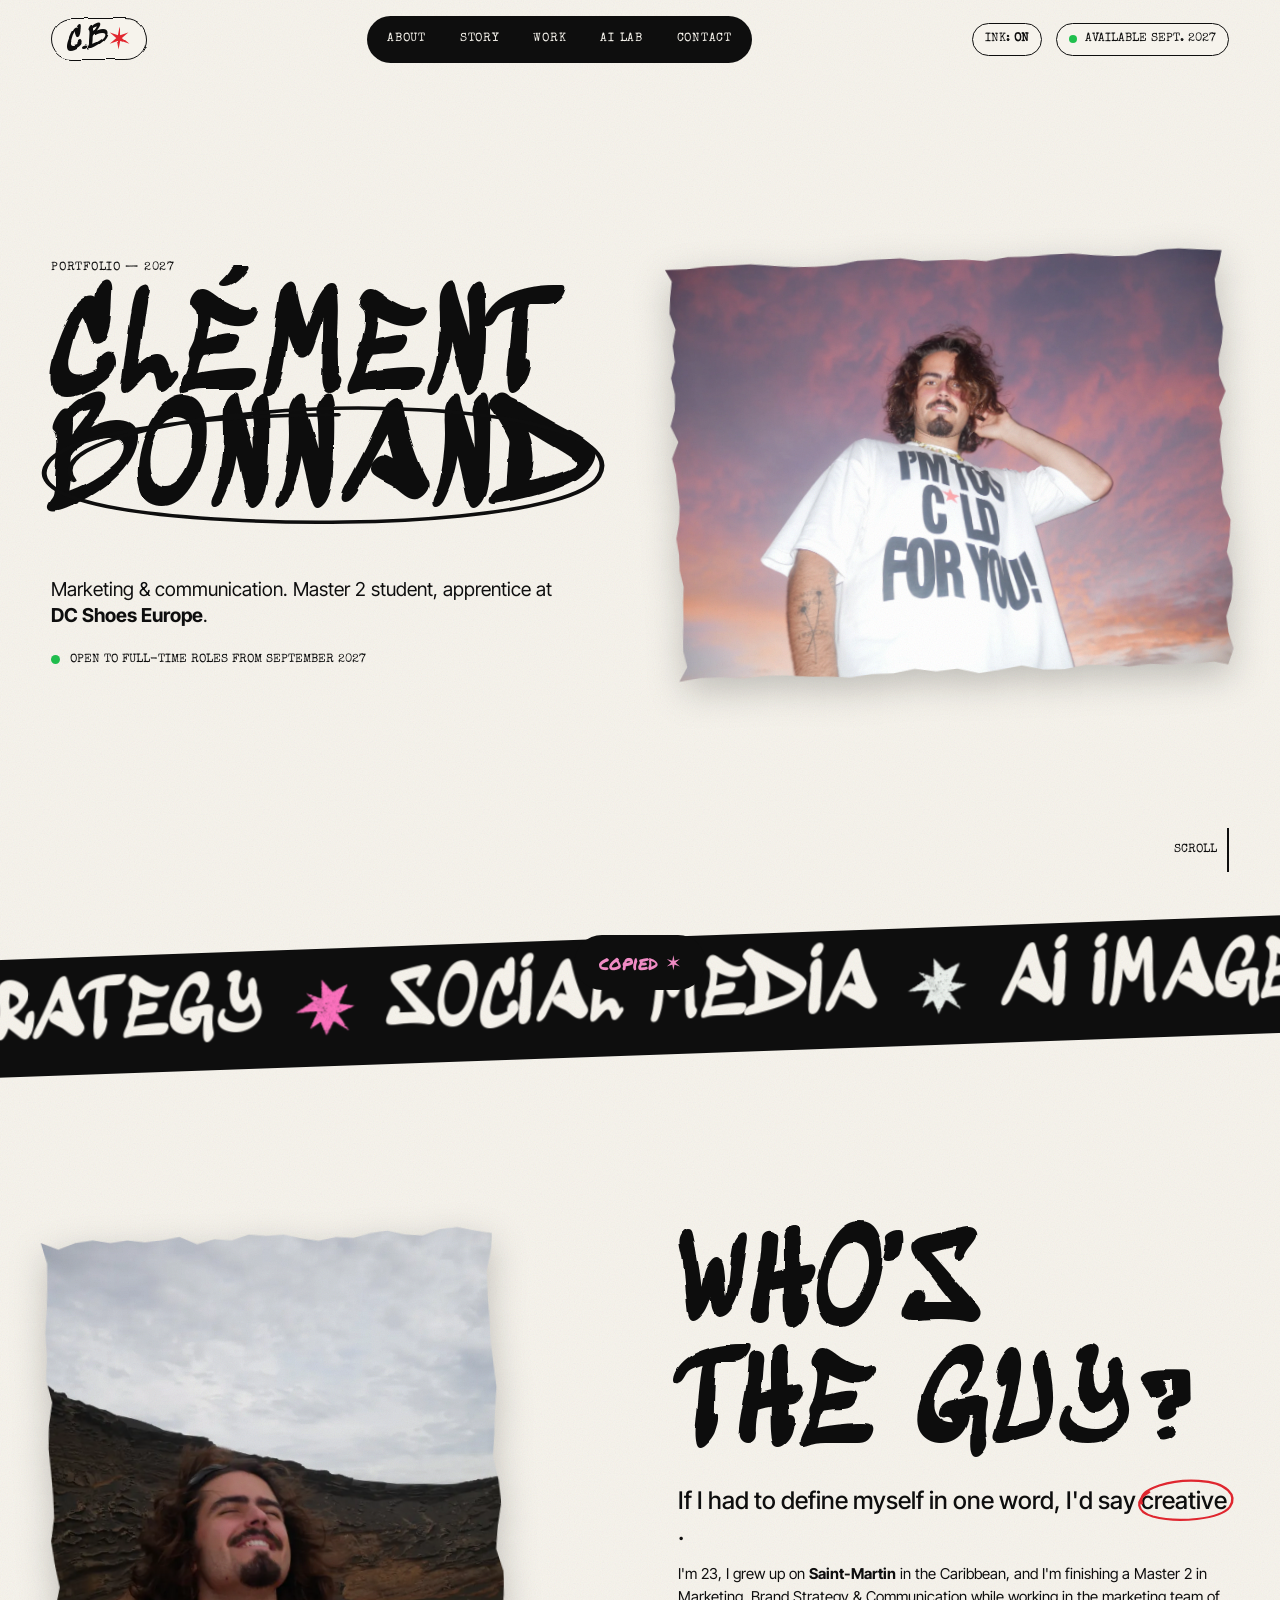
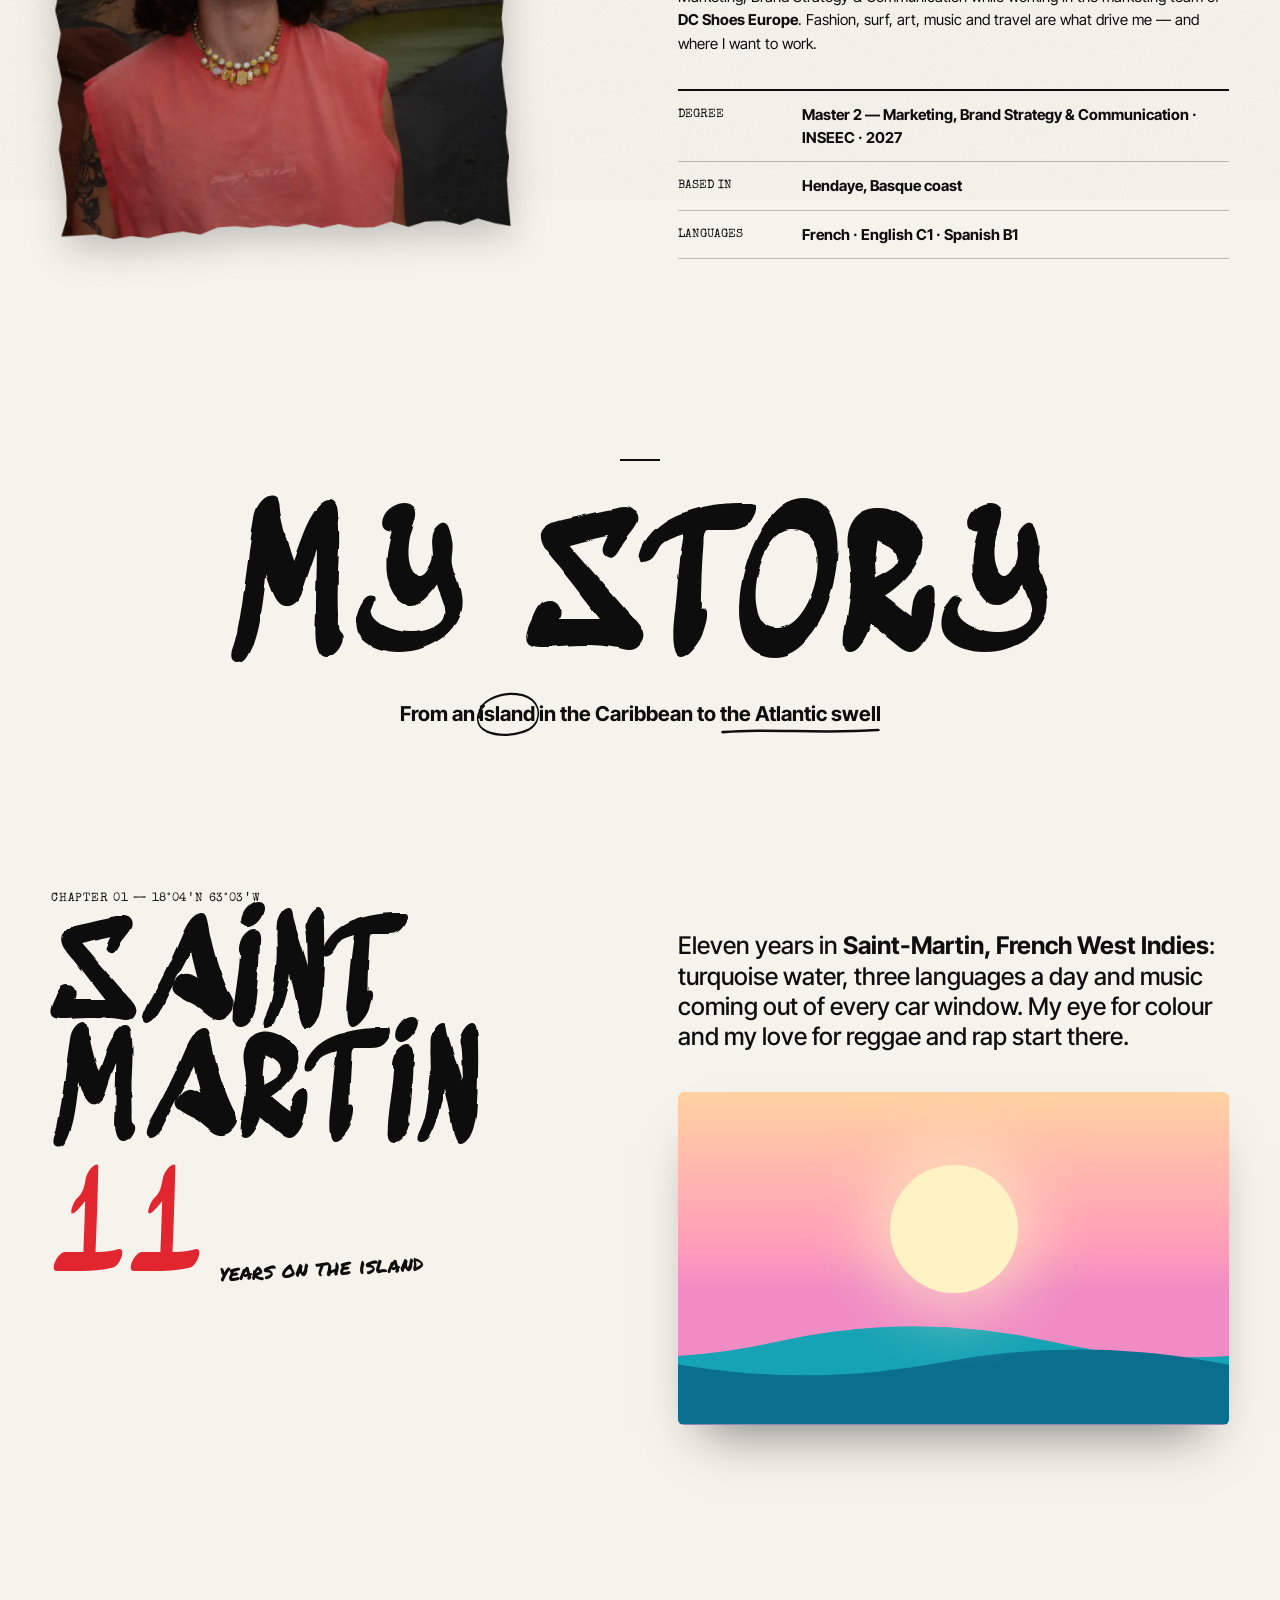
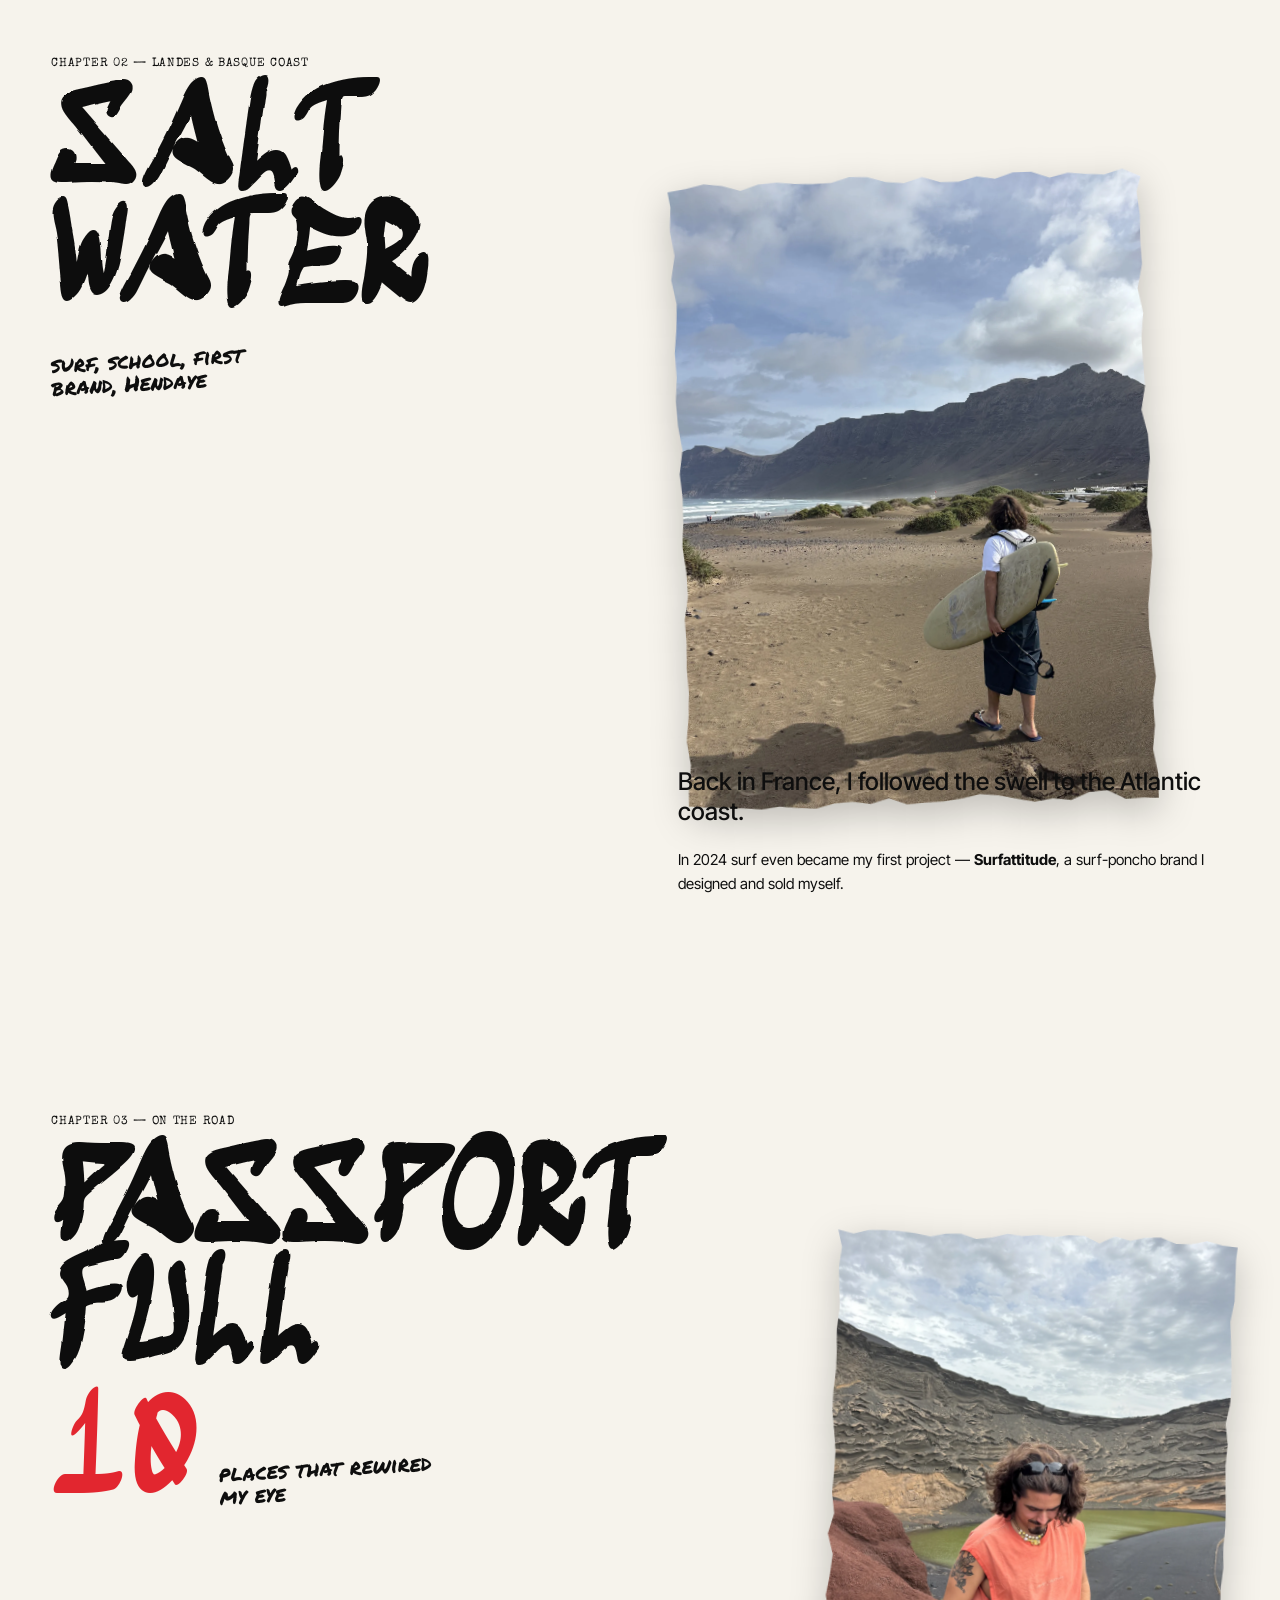
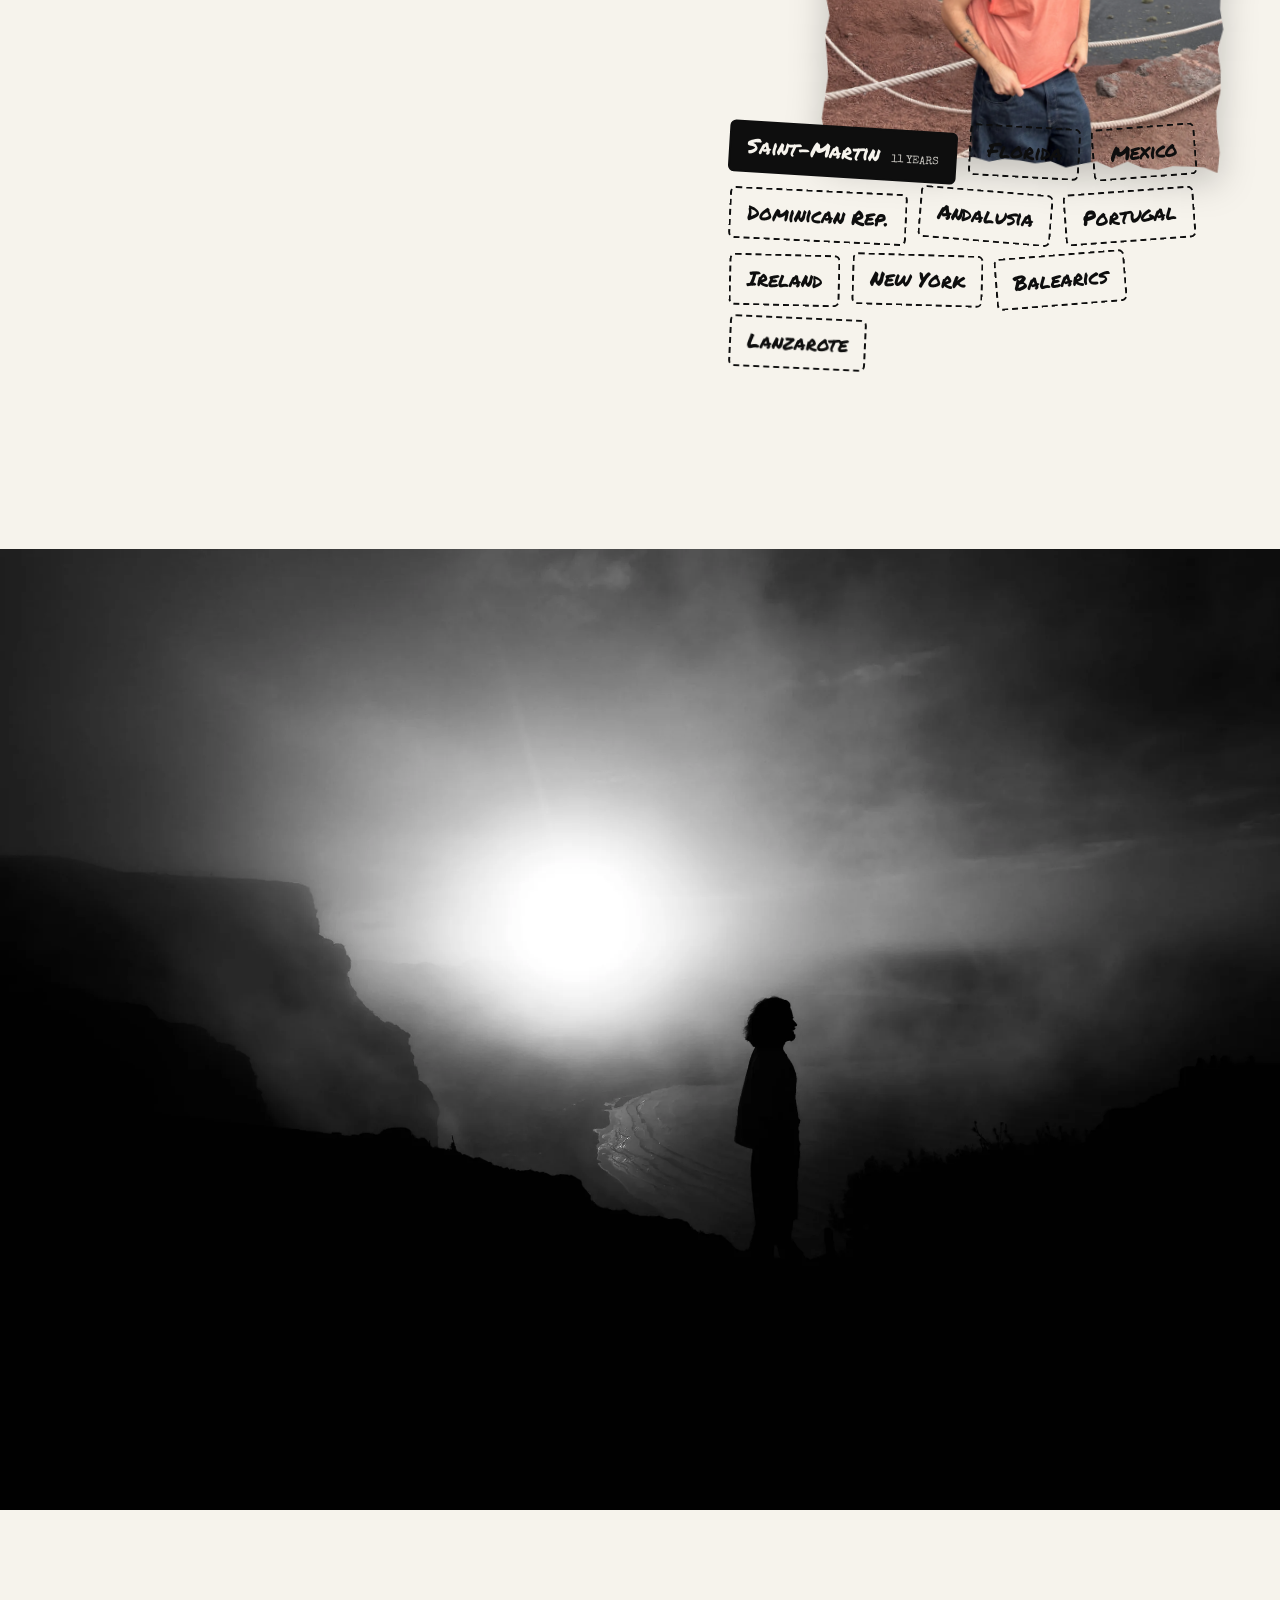
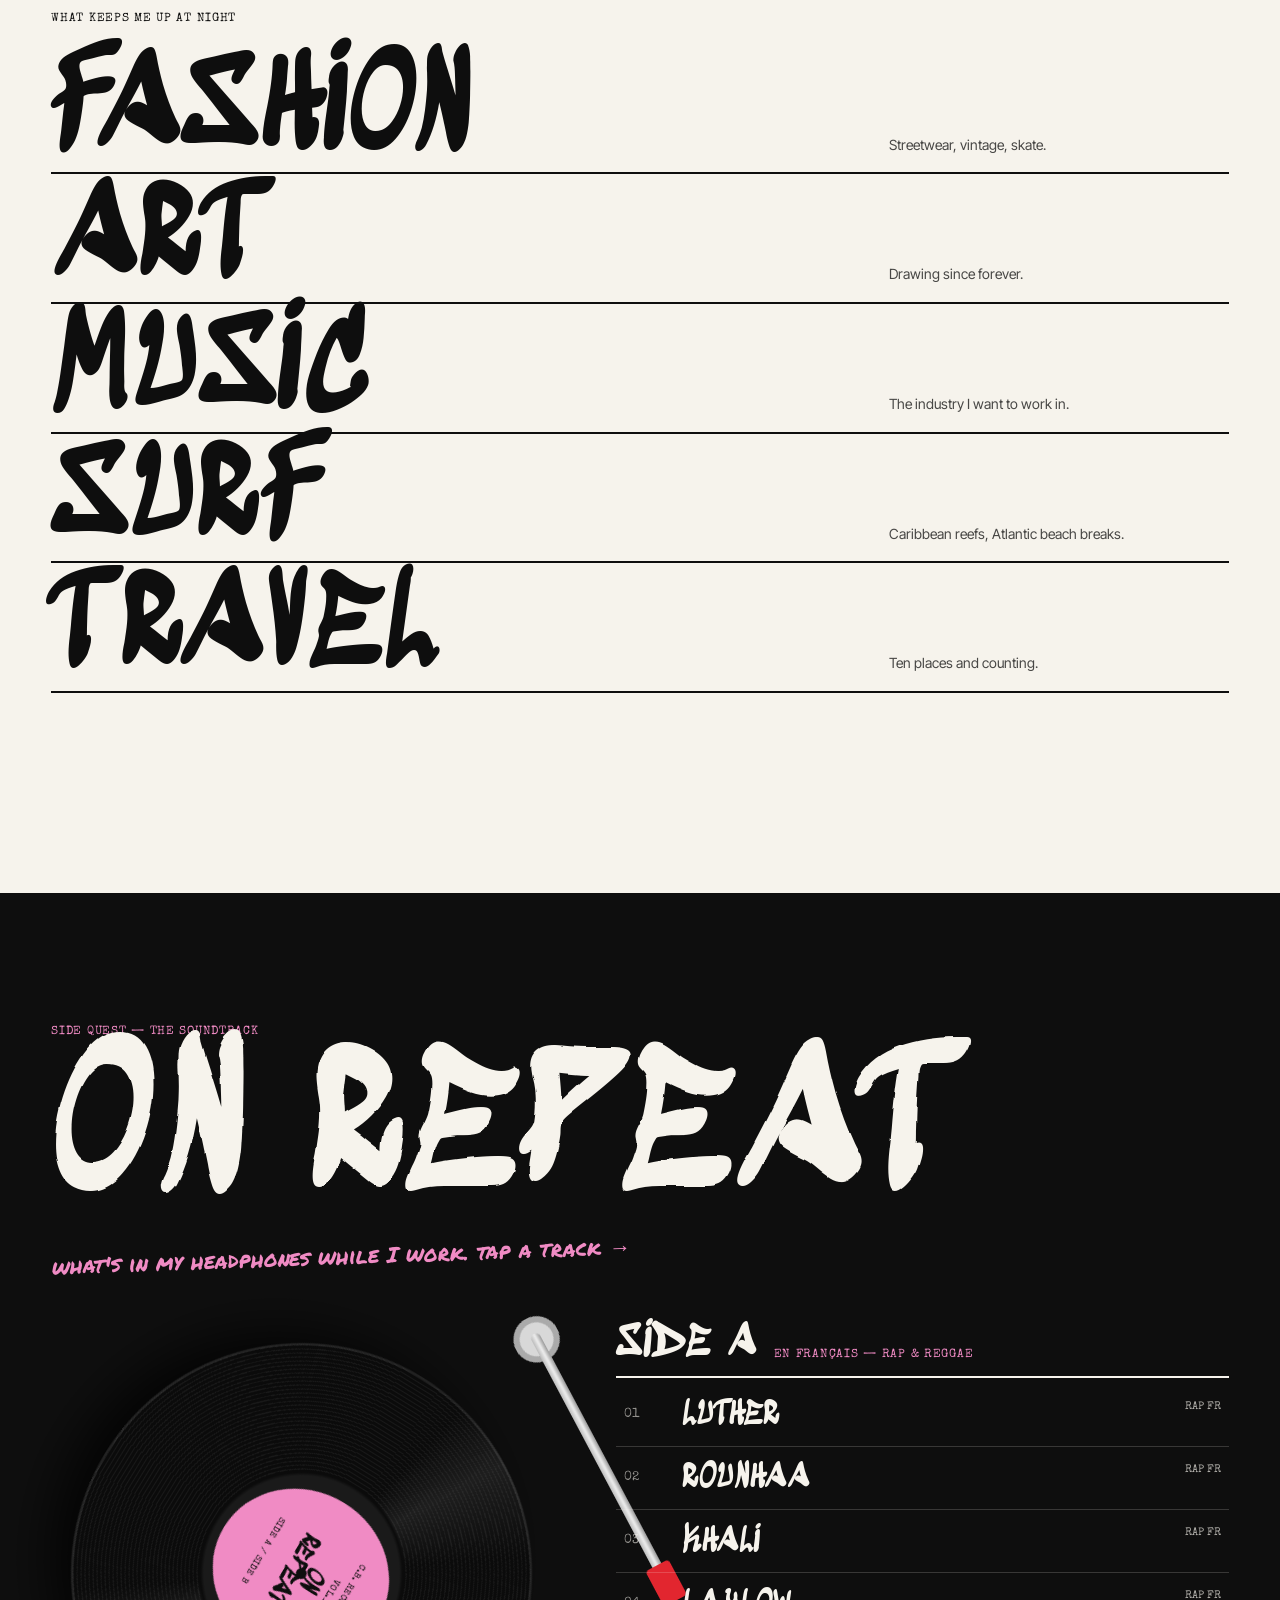
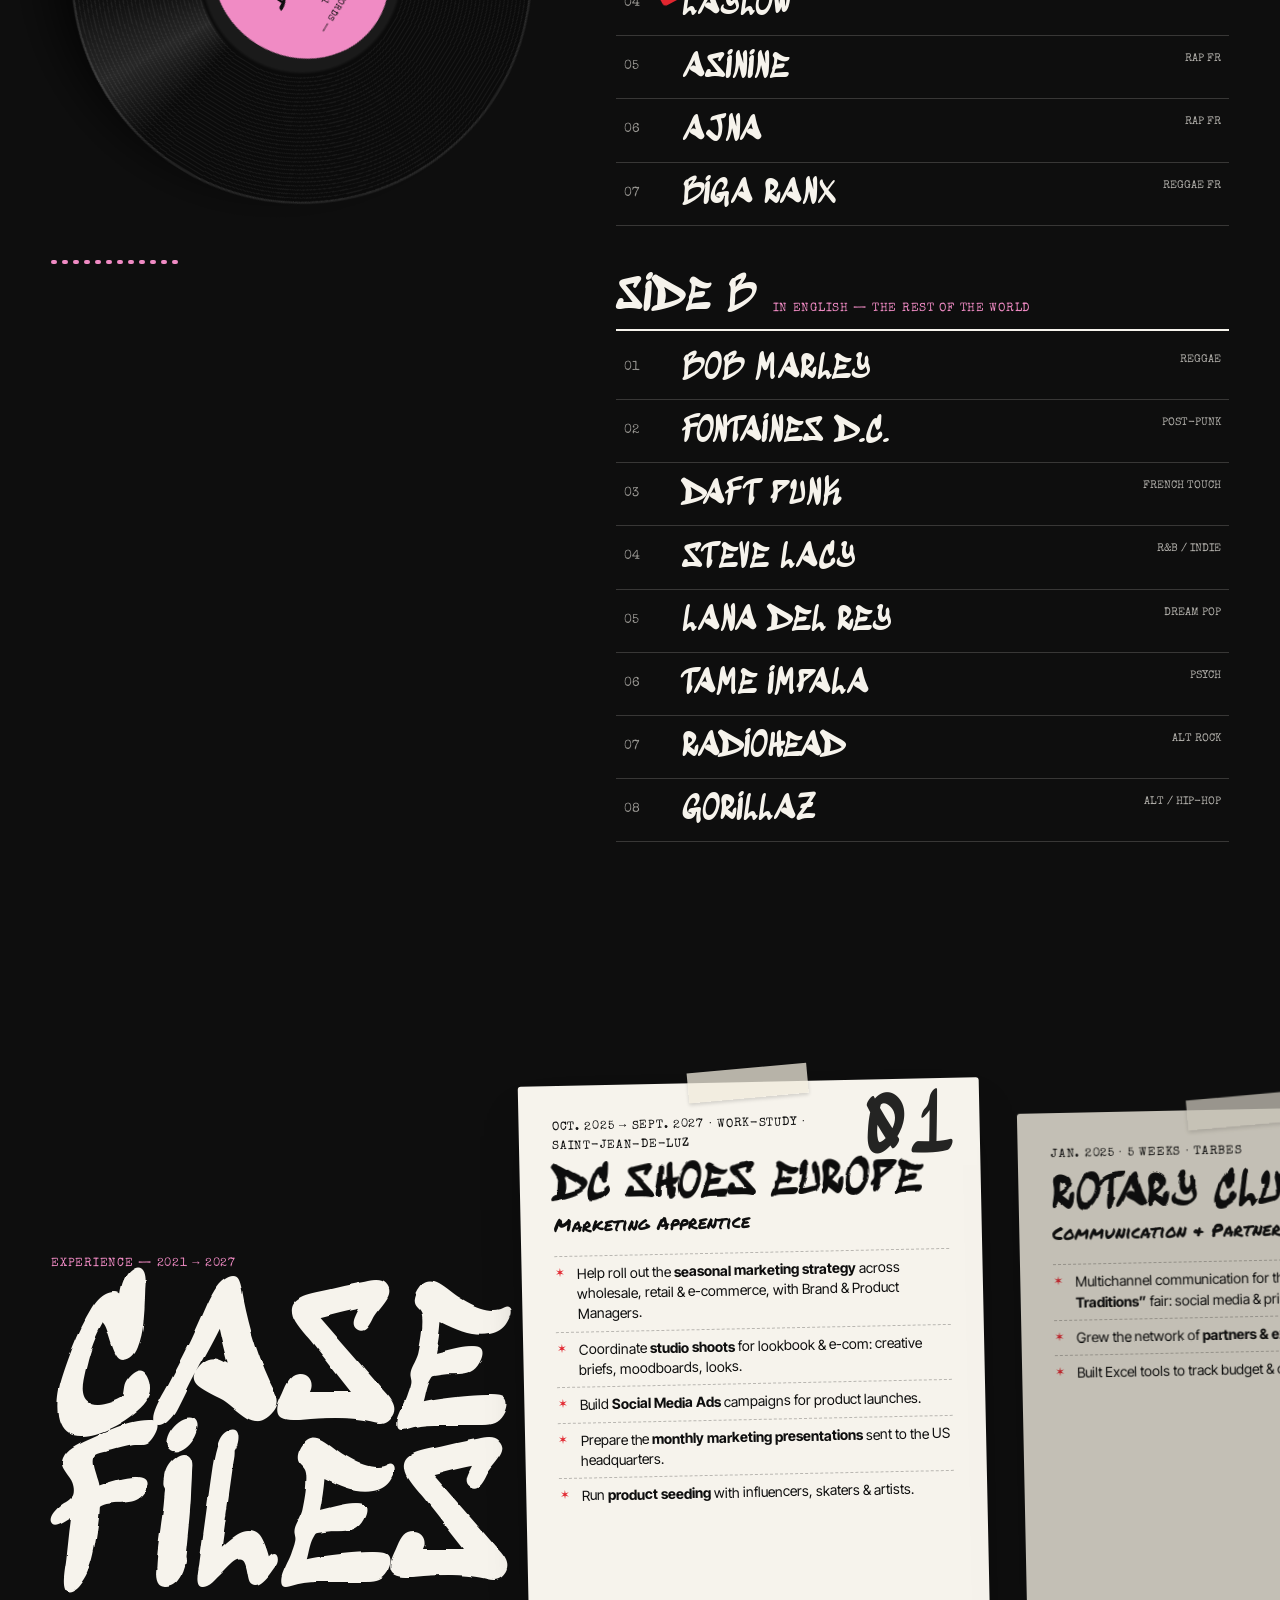
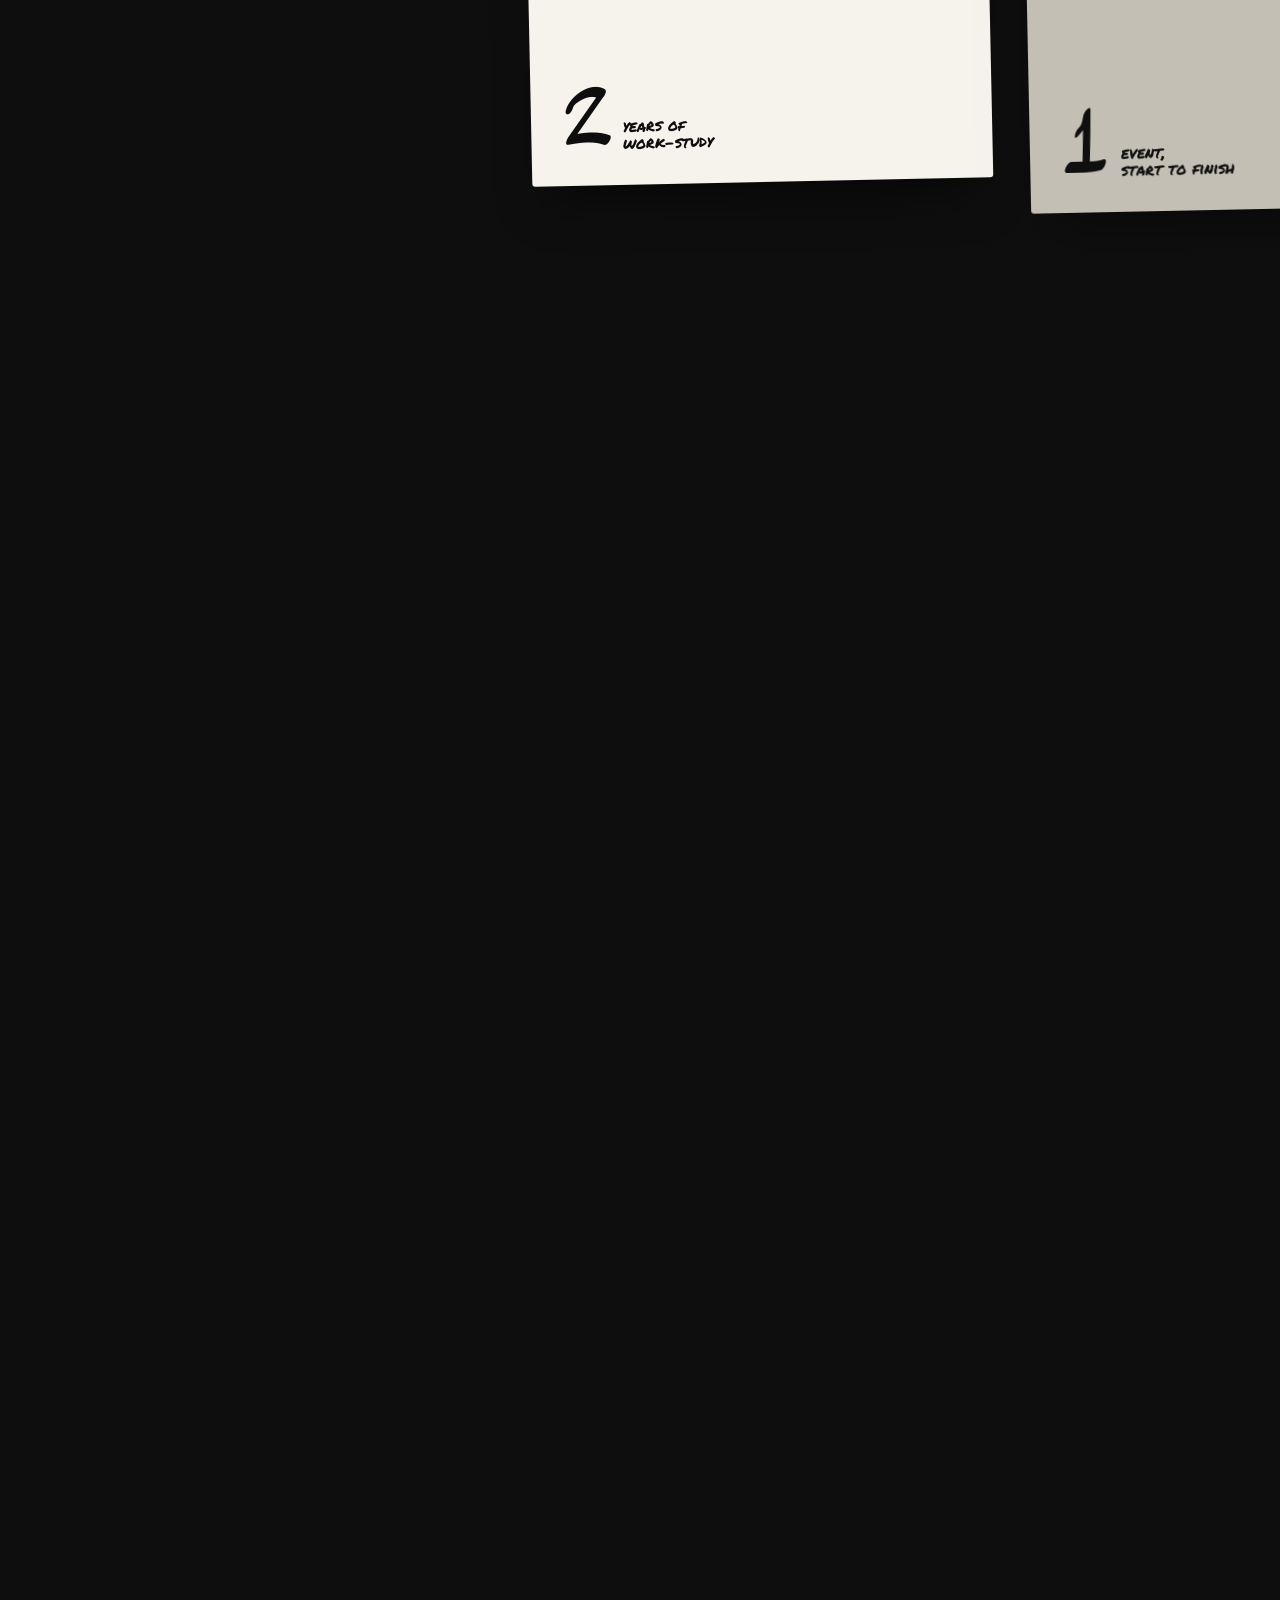
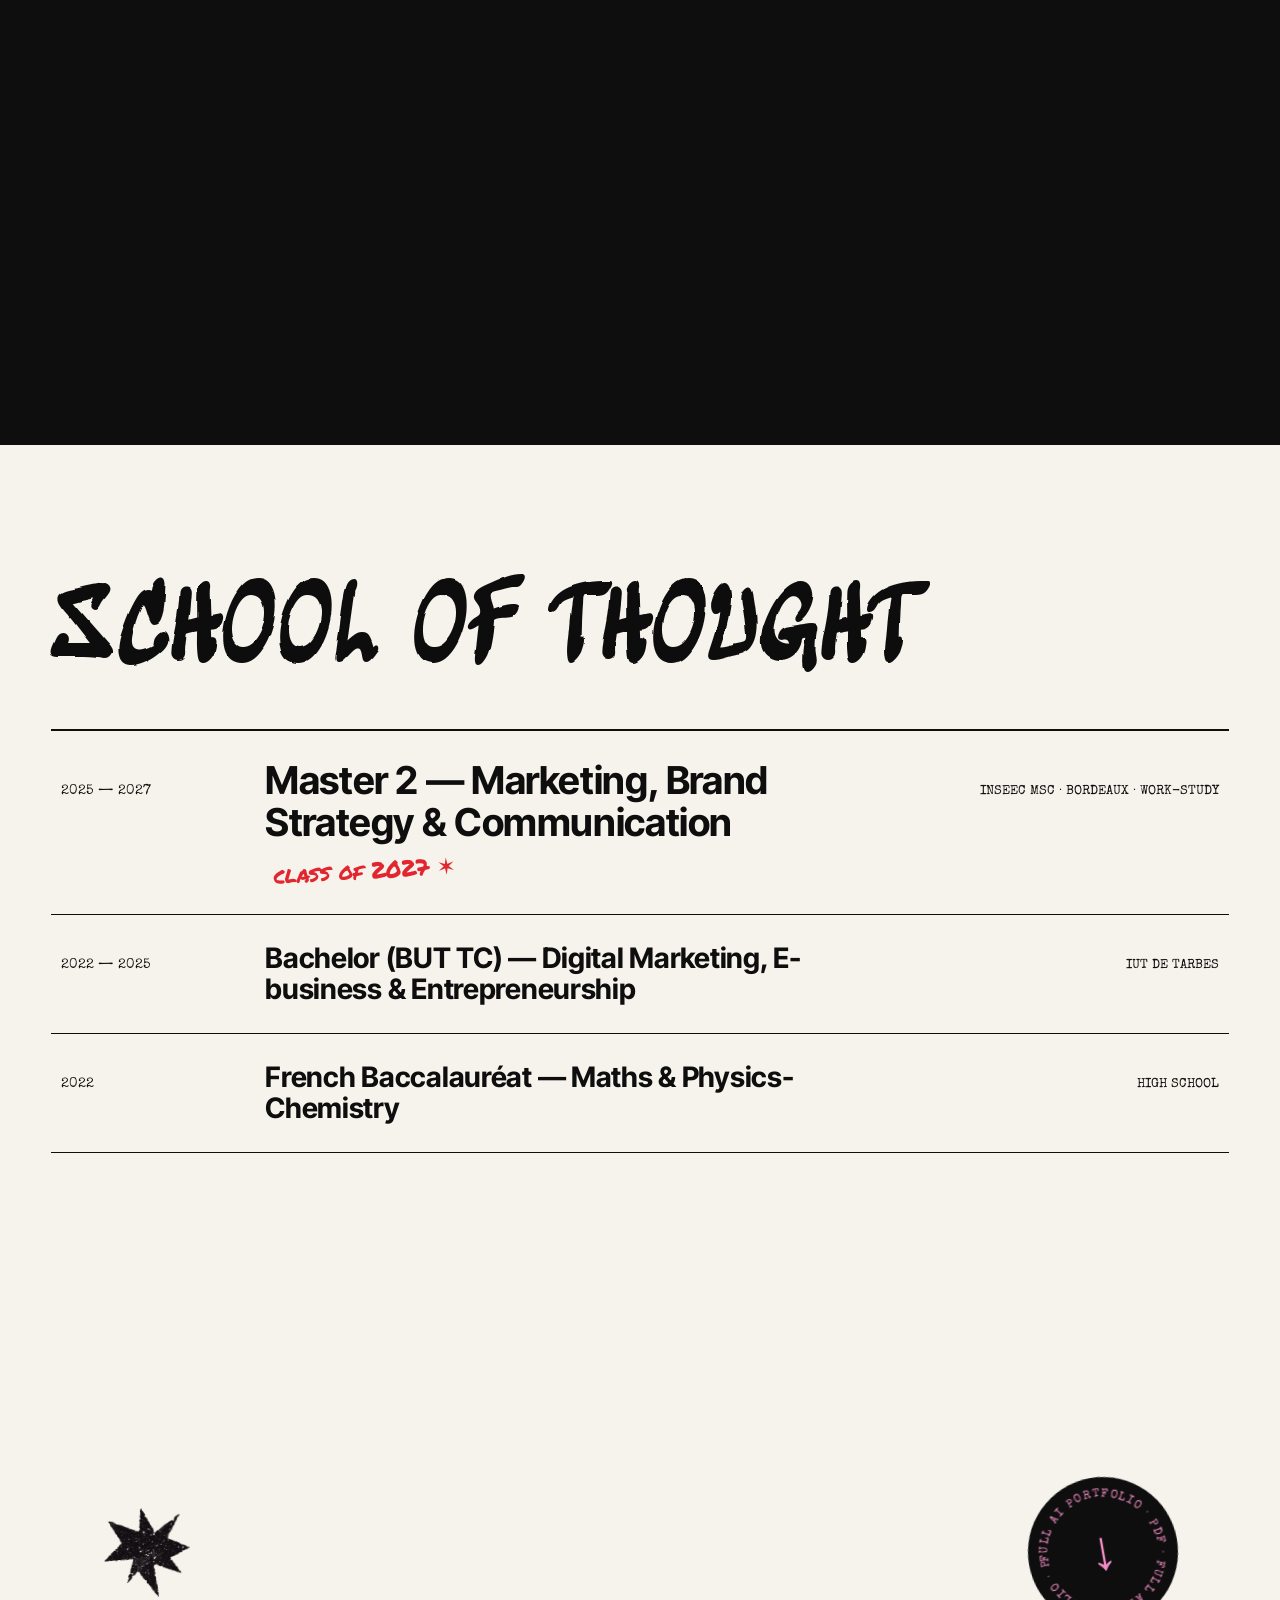
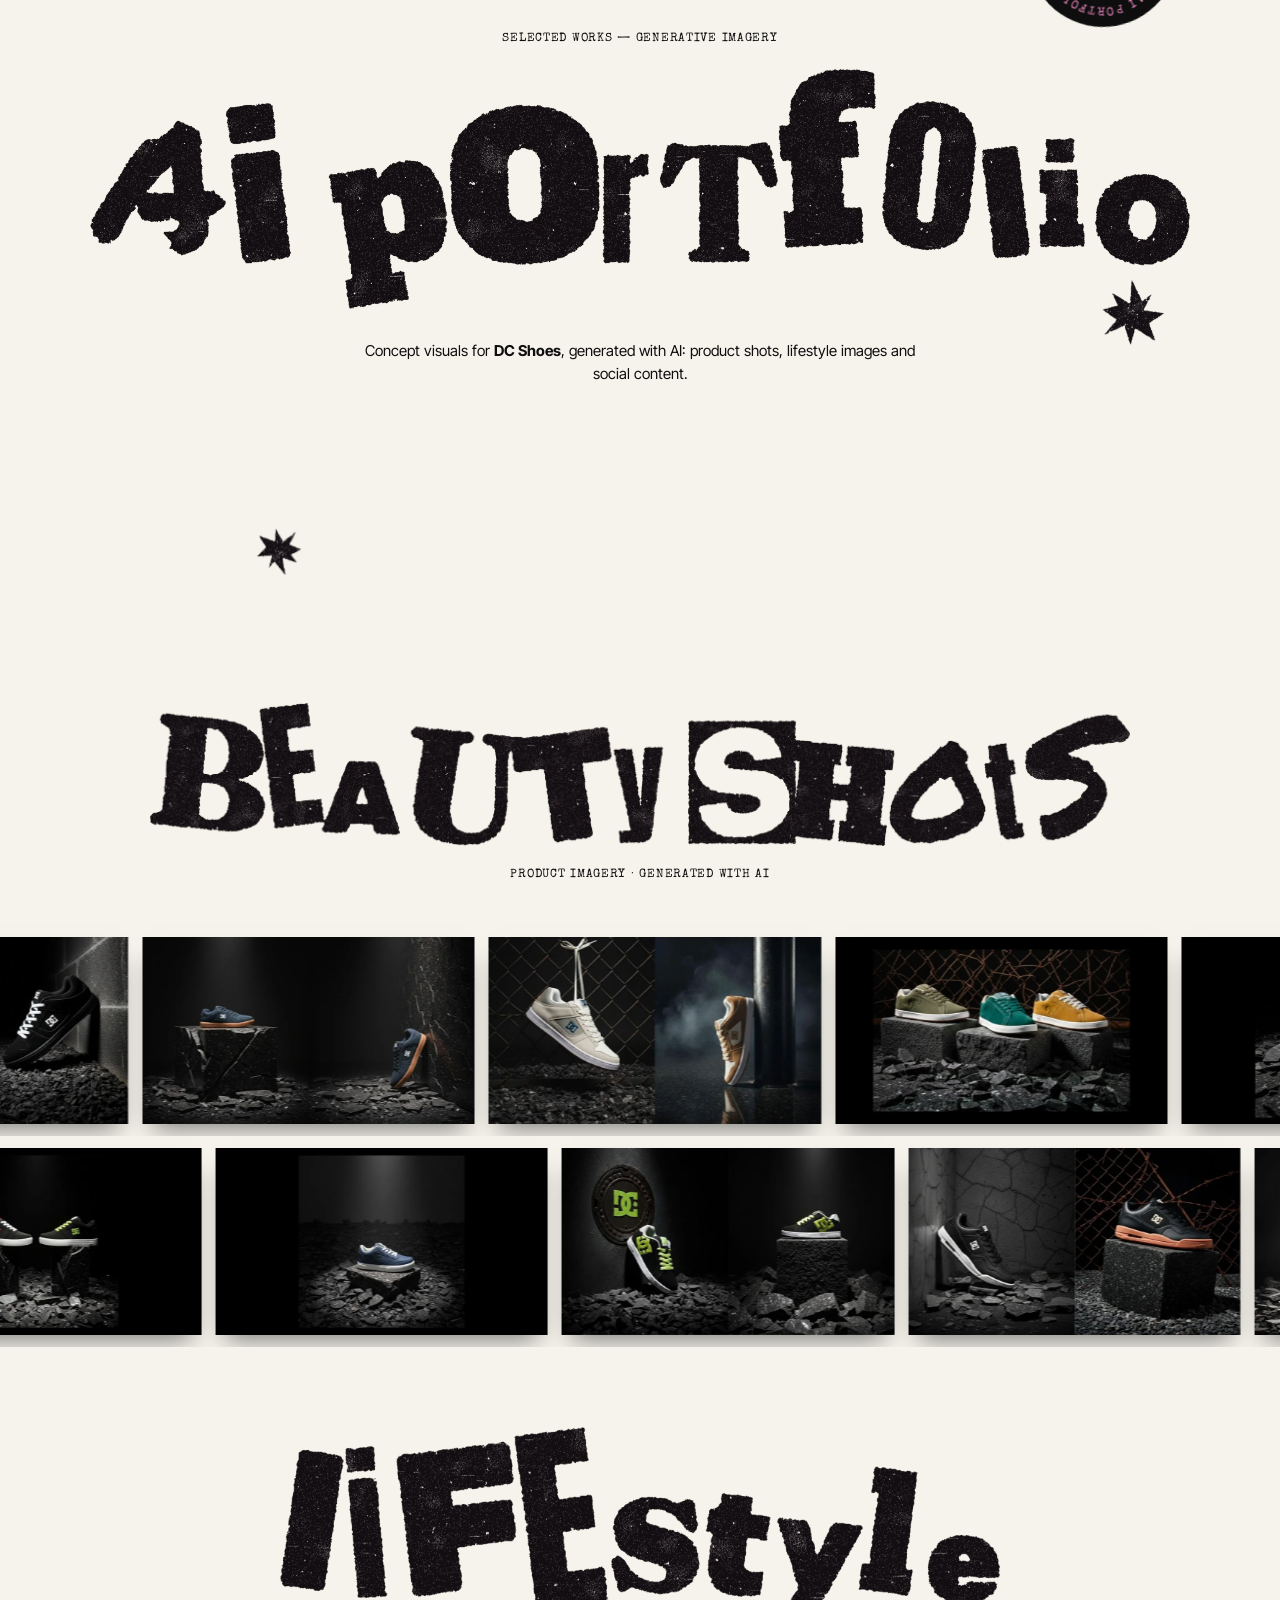
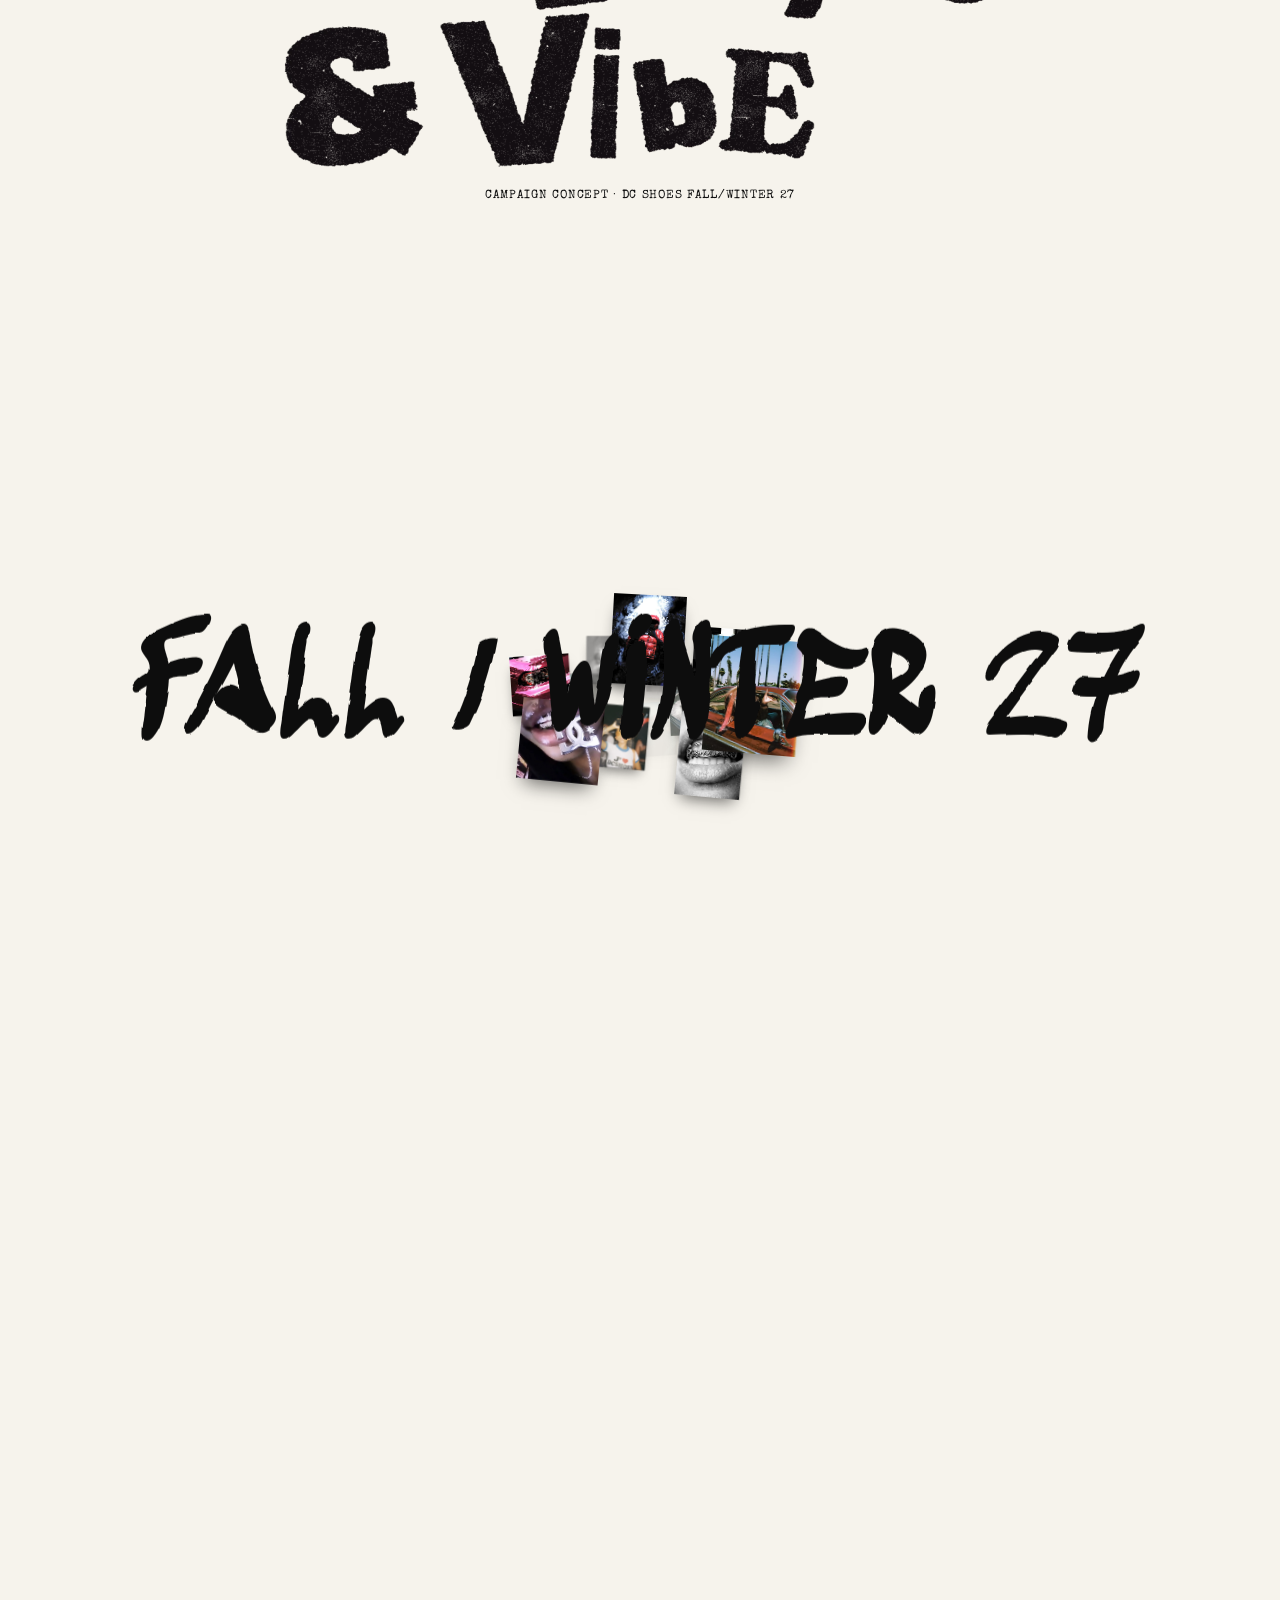
==== commit ce0d2261: "Remove annotations and cropped photo, show images uncropped Co-Authored-By: Claude Opus 5.5 <noreply" ====
--- a/index.html
+++ b/index.html
@@ -92,10 +92,7 @@
 <section class="brief" id="brief">
   <div class="brief-grid">
     <div class="brief-photos">
-      <figure class="torn ph-a" data-speed="-0.08"><img width="751" height="1000" src="assets/img/me/laugh-sm.webp" alt="Clément laughing at a volcanic crater" loading="lazy"></figure>
-      <figure class="torn ph-b" data-speed="0.1"><img width="1000" height="520" src="assets/img/me/camera-sm.webp" alt="Clément shooting with a film camera" loading="lazy"></figure>
-      <span class="tag marker t1">Lanzarote, ES</span>
-      <span class="tag marker t2">shot on film ✶</span>
+      <figure class="torn ph-a"><img width="751" height="1000" src="assets/img/me/laugh-sm.webp" alt="Clément laughing at a volcanic crater" loading="lazy"></figure>
     </div>
     <div class="brief-text">
       <h2 class="brush-lg boil" data-split>Who's<br>the guy?</h2>
@@ -129,7 +126,6 @@
       <div class="island-card">
         <div class="sea"><svg viewBox="0 0 600 200" preserveAspectRatio="none"><path class="wave w1" d="M0 120 Q75 90 150 120 T300 120 T450 120 T600 120 V200 H0Z"/><path class="wave w2" d="M0 140 Q75 115 150 140 T300 140 T450 140 T600 140 V200 H0Z"/></svg></div>
         <div class="sun"></div>
-        <p class="island-txt marker">Caribbean kid.<br>forever.</p>
       </div>
       </div>
   </div>
@@ -169,7 +165,6 @@
 <section class="passions-sec" id="passions-sec">
   <div class="sil">
     <img width="2400" height="1802" src="assets/img/me/silhouette.webp" alt="" loading="lazy" class="sil-img">
-    <p class="sil-text boil">raised on an island.<br>wired for culture.</p>
   </div>
   <div class="off-inner">
     <p class="type-label">What keeps me up at night</p>
@@ -179,7 +174,6 @@
       <li data-img="assets/img/ai/lifestyle-13.webp"><span class="p-word">Music</span><span class="p-desc">The industry I want to work in.</span></li>
       <li data-img="assets/img/me/surf-sm.webp"><span class="p-word">Surf</span><span class="p-desc">Caribbean reefs, Atlantic beach breaks.</span></li>
       <li data-img="assets/img/me/crater-sm.webp"><span class="p-word">Travel</span><span class="p-desc">Ten places and counting.</span></li>
-      <li data-img="assets/img/me/camera-sm.webp"><span class="p-word">Photo</span><span class="p-desc">Film camera around the neck.</span></li>
     </ul>
   </div>
   <img class="float-img" id="floatImg" alt="" aria-hidden="true">
@@ -221,7 +215,6 @@
       <div class="work-intro">
         <p class="type-label">Experience — 2021 → 2027</p>
         <h2 class="brush-xl boil">Case<br>files</h2>
-        <p class="work-hint marker">keep scrolling →</p>
       </div>
 
       <article class="case">
--- a/assets/css/style.css
+++ b/assets/css/style.css
@@ -93,7 +93,7 @@
 @keyframes pulse{70%{box-shadow:0 0 0 10px rgba(31,191,77,0)}100%{box-shadow:0 0 0 0 rgba(31,191,77,0)}}
 
 /* ============ HERO ============ */
-.hero{position:relative;min-height:100vh;min-height:100svh;padding:120px var(--pad) 90px;display:grid;grid-template-columns:1.1fr .9fr;gap:clamp(30px,5vw,90px);align-items:center;overflow:hidden}
+.hero{position:relative;min-height:100vh;min-height:100svh;padding:120px var(--pad) 90px;display:grid;grid-template-columns:1fr 1fr;gap:clamp(30px,5vw,90px);align-items:center;overflow:hidden}
 .hero-kicker{margin-bottom:18px}
 .hero-name{font-family:var(--brush);font-weight:400;text-transform:uppercase;line-height:.84;font-size:clamp(64px,10.5vw,200px);position:relative;margin-left:-.04em}
 .hn-line{display:block}
@@ -103,8 +103,8 @@
 .hero-line{font-size:clamp(17px,1.5vw,22px);line-height:1.35;max-width:520px;margin-top:40px}
 .hero-avail{display:inline-flex;align-items:center;gap:10px;margin-top:22px;font-family:var(--type);font-size:12px;text-transform:uppercase}
 .hero-avail i{width:9px;height:9px;border-radius:50%;background:#1fbf4d;animation:pulse 1.6s infinite}
-.hero-photo{width:100%;aspect-ratio:3/4;transform:rotate(2deg)}
-.hero-photo img{object-position:50% 40%}
+.hero-photo{width:100%;transform:rotate(2deg)}
+.hero-photo img{height:auto}
 .scroll-cue{position:absolute;right:var(--pad);bottom:28px;display:flex;align-items:center;gap:10px;font-family:var(--type);font-size:12px;text-transform:uppercase}
 .scroll-cue i{display:block;width:1.5px;height:44px;background:var(--ink);transform-origin:top;animation:cue 1.8s ease-in-out infinite}
 @keyframes cue{0%{transform:scaleY(0)}50%{transform:scaleY(1);transform-origin:top}51%{transform-origin:bottom}100%{transform:scaleY(0);transform-origin:bottom}}
@@ -118,13 +118,13 @@
 
 /* ============ TORN ============ */
 .torn{position:relative;filter:drop-shadow(0 12px 18px rgba(0,0,0,.22))}
-.torn img{width:100%;height:100%;object-fit:cover}
+.torn img{width:100%;height:auto}
 
 /* ============ BRIEF ============ */
 .brief{padding:120px var(--pad) 140px}
 .brief-grid{display:grid;grid-template-columns:1fr 1fr;gap:clamp(30px,6vw,110px);align-items:start;max-width:1500px;margin:0 auto}
-.brief-photos{position:relative;height:clamp(520px,62vw,900px)}
-.ph-a{position:absolute;left:0;top:0;width:62%;aspect-ratio:3/4}
+.brief-photos{position:relative}
+.ph-a{width:82%;transform:rotate(-2deg)}
 .ph-b{position:absolute;right:0;bottom:6%;width:66%;aspect-ratio:1000/520;z-index:2}
 .tag{position:absolute;font-size:clamp(16px,1.6vw,24px);z-index:3}
 .t1{right:6%;top:12%;transform:rotate(6deg)}
@@ -161,8 +161,8 @@
 .island-list{list-style:none;border-top:2px solid var(--ink);max-width:560px}
 .island-list li{padding:12px 0;border-bottom:1px solid rgba(0,0,0,.25);display:grid;grid-template-columns:120px 1fr;gap:12px}
 .island-list b{font-family:var(--type);font-weight:400;font-size:12px;text-transform:uppercase;padding-top:3px}
-.coast-img{width:86%;aspect-ratio:3/4;margin-bottom:40px;transform:rotate(-2deg)}
-.road-img{width:80%;aspect-ratio:3/4;margin:0 0 40px auto;transform:rotate(2deg)}
+.coast-img{width:86%;margin-bottom:40px;transform:rotate(-2deg)}
+.road-img{width:80%;margin:0 0 40px auto;transform:rotate(2deg)}
 .stamp-row{display:flex;flex-wrap:wrap;gap:12px;margin-top:26px;max-width:600px}
 .stamp{font-family:var(--marker);font-size:clamp(17px,1.6vw,24px);padding:8px 16px;border:2px dashed var(--ink);border-radius:6px;transform:rotate(var(--r,0deg));transition:transform .3s,background .3s}
 .stamp:hover{background:var(--pink);transform:rotate(0) scale(1.08)}
@@ -272,8 +272,8 @@
 .chap-sub{max-width:640px;margin:0 auto}
 .belt{overflow:hidden;padding:12px 0}
 .belt-track{display:flex;gap:14px;width:max-content;will-change:transform}
-.belt-item{flex:0 0 auto;width:clamp(260px,26vw,440px);aspect-ratio:900/506;overflow:hidden;cursor:zoom-in;box-shadow:0 14px 24px -10px rgba(0,0,0,.5);transition:transform .4s cubic-bezier(.2,.8,.2,1)}
-.belt-item img{width:100%;height:100%;object-fit:cover;transition:transform .8s cubic-bezier(.2,.8,.2,1)}
+.belt-item{flex:0 0 auto;height:clamp(150px,14.6vw,250px);overflow:hidden;cursor:zoom-in;box-shadow:0 14px 24px -10px rgba(0,0,0,.5);transition:transform .4s cubic-bezier(.2,.8,.2,1)}
+.belt-item img{width:auto;height:100%;transition:transform .8s cubic-bezier(.2,.8,.2,1)}
 .belt-item:hover{transform:scale(1.04) rotate(-1deg);z-index:2}
 .belt-item:hover img{transform:scale(1.08)}
 .ai-sub{padding:90px var(--pad) 40px;max-width:1500px;margin:0 auto}
@@ -288,8 +288,8 @@
 .tunnel{position:relative;height:100vh;height:100svh;overflow:hidden;clip-path:inset(0);perspective:900px}
 .tunnel-stage{position:absolute;inset:0;transform-style:preserve-3d}
 .tunnel-word{position:absolute;left:50%;top:50%;transform:translate(-50%,-50%);font-family:var(--brush);font-size:clamp(60px,11vw,200px);white-space:nowrap;line-height:.9;text-align:center}
-.t-card{position:absolute;left:50%;top:50%;width:clamp(150px,17vw,280px);aspect-ratio:2/3;margin-left:calc(clamp(150px,17vw,280px)/-2);margin-top:calc(clamp(150px,17vw,280px)*-.75);box-shadow:0 30px 50px -20px rgba(0,0,0,.6);will-change:transform,opacity;cursor:zoom-in;background:#111}
-.t-card img{width:100%;height:100%;object-fit:cover}
+.t-card{position:absolute;left:50%;top:50%;width:clamp(150px,17vw,280px);box-shadow:0 30px 50px -20px rgba(0,0,0,.6);will-change:transform,opacity;cursor:zoom-in;background:#111}
+.t-card img{width:100%;height:auto}
 
 .phones{display:flex;justify-content:center;align-items:flex-start;gap:clamp(10px,2vw,30px);padding:40px var(--pad) 40px;flex-wrap:nowrap;overflow:hidden}
 .phones img{width:clamp(110px,14vw,240px);height:auto;aspect-ratio:788/1633;filter:drop-shadow(0 30px 30px rgba(0,0,0,.35));cursor:zoom-in}
@@ -313,14 +313,14 @@
 
 /* ============ OFF DUTY ============ */
 
-.sil{position:relative;height:110vh;overflow:hidden;background:#000}
-.sil-img{position:absolute;inset:-10% 0;width:100%;height:120%;object-fit:cover;opacity:.95}
+.sil{position:relative;background:#000}
+.sil-img{width:100%;height:auto}
 .sil-text{position:absolute;left:var(--pad);bottom:10vh;font-family:var(--brush);color:var(--paper);font-size:clamp(50px,8vw,150px);line-height:.88;text-transform:uppercase}
 .off-inner{padding:100px var(--pad) 0;max-width:1500px;margin:0 auto}
 .passions{list-style:none;margin:16px 0 80px}
 .passions li{border-bottom:2px solid var(--ink);padding:6px 0 0;transition:color .25s,padding .35s cubic-bezier(.2,.8,.2,1),letter-spacing .35s;cursor:none}
 .passions li:hover{padding-left:3vw;color:var(--red);letter-spacing:.02em}
-.float-img{position:fixed;left:0;top:0;width:clamp(200px,20vw,320px);aspect-ratio:3/4;object-fit:cover;pointer-events:none;z-index:50;opacity:0;transform:scale(.6);box-shadow:0 30px 50px -20px rgba(0,0,0,.6)}
+.float-img{position:fixed;left:0;top:0;width:clamp(200px,20vw,320px);height:auto;pointer-events:none;z-index:50;opacity:0;transform:scale(.6);box-shadow:0 30px 50px -20px rgba(0,0,0,.6)}
 
 
 /* ============ CONTACT ============ */
@@ -360,9 +360,8 @@
 @media (max-width:1000px){
   .chapter{gap:40px}
   .hero{grid-template-columns:1fr;padding-top:100px}
-  .hero-photo{max-width:520px;aspect-ratio:4/5}
+  .hero-photo{max-width:640px}
   .brief-grid{grid-template-columns:1fr}
-  .brief-photos{height:110vw;max-height:820px}
   .can-grid{grid-template-columns:repeat(2,1fr)}
   .school-list li{grid-template-columns:1fr;gap:6px}
   .sch{text-align:left}
@@ -397,8 +396,7 @@
   .phones img:nth-child(even){margin-top:40px}
   .sticker{width:110px;height:110px;right:4%;top:2%}
   .sticker text{font-size:14px}
-  .sil{height:80vh}
-  .t-card{width:38vw;margin-left:-19vw;margin-top:-28.5vw}
+  .t-card{width:38vw}
 }
 @media (prefers-reduced-motion:reduce){
   .grain,.loader-star,.sticker svg,.scroll-cue i{animation:none}
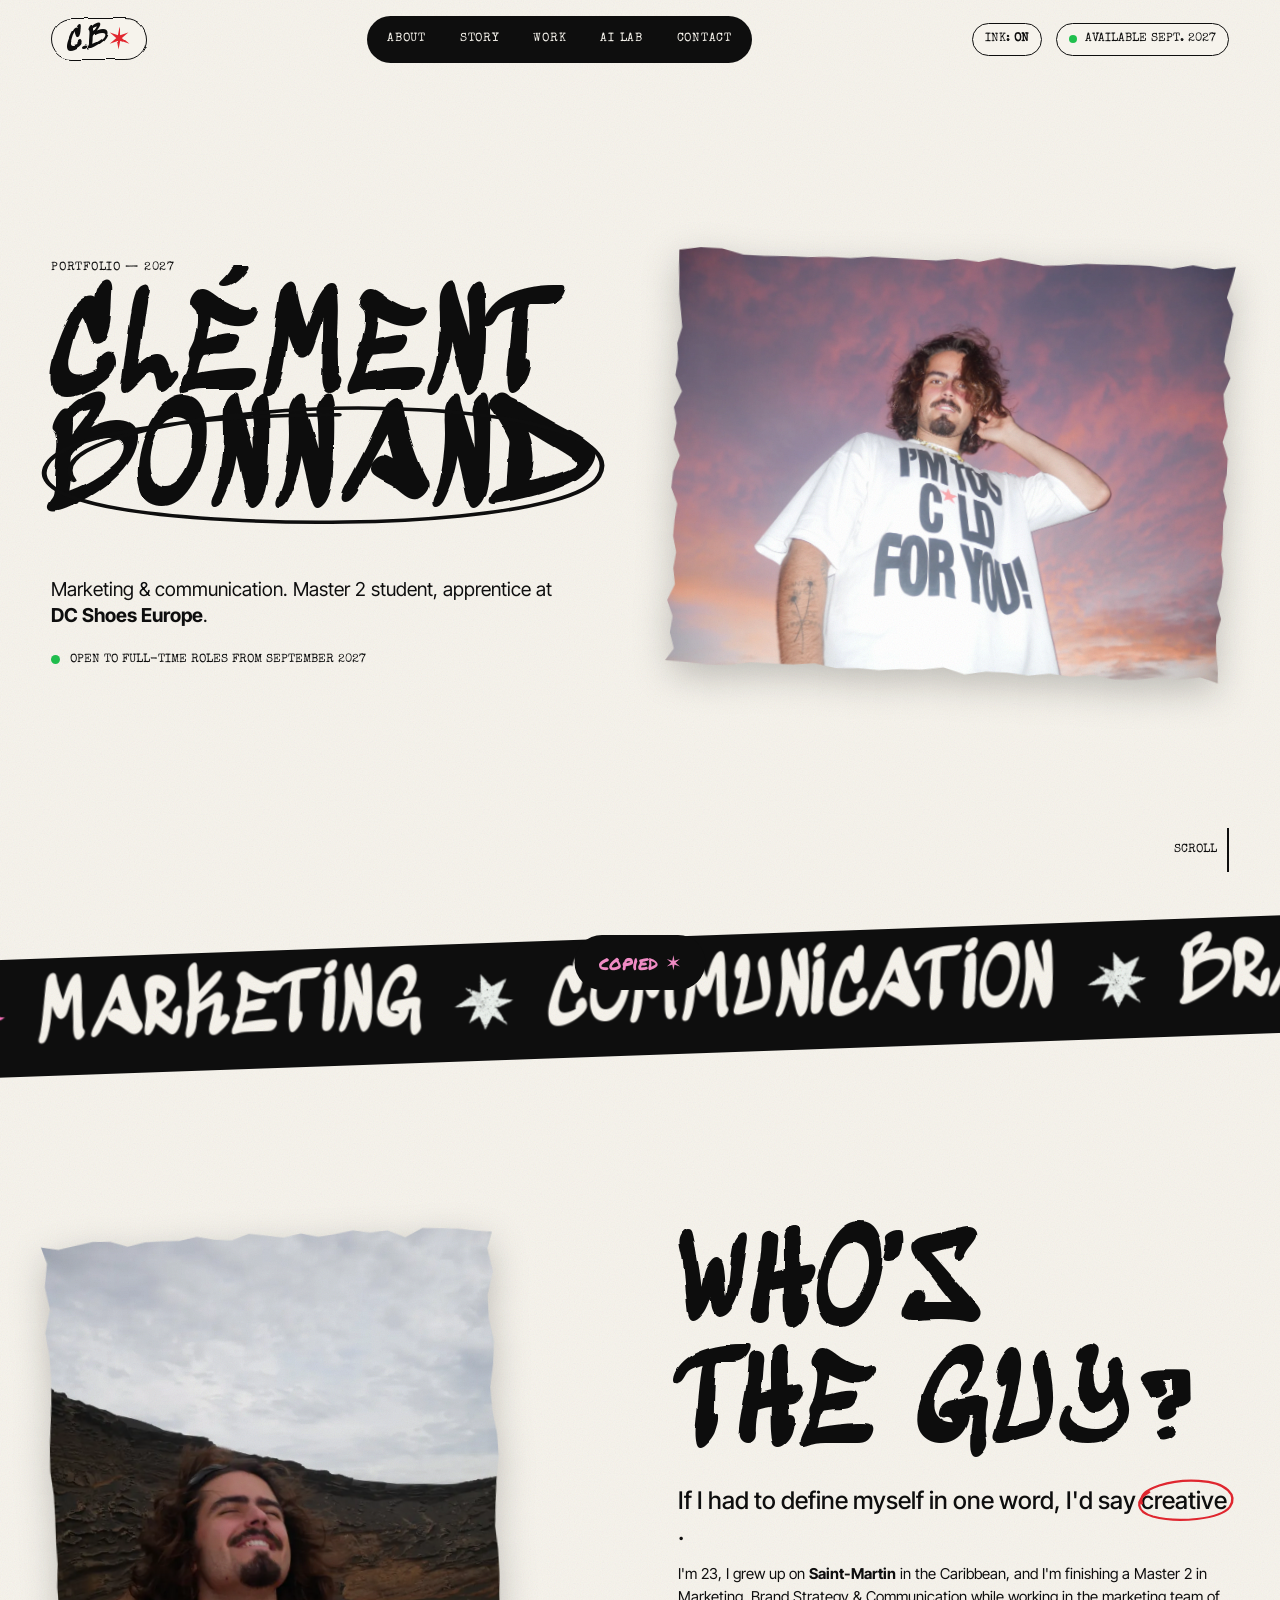
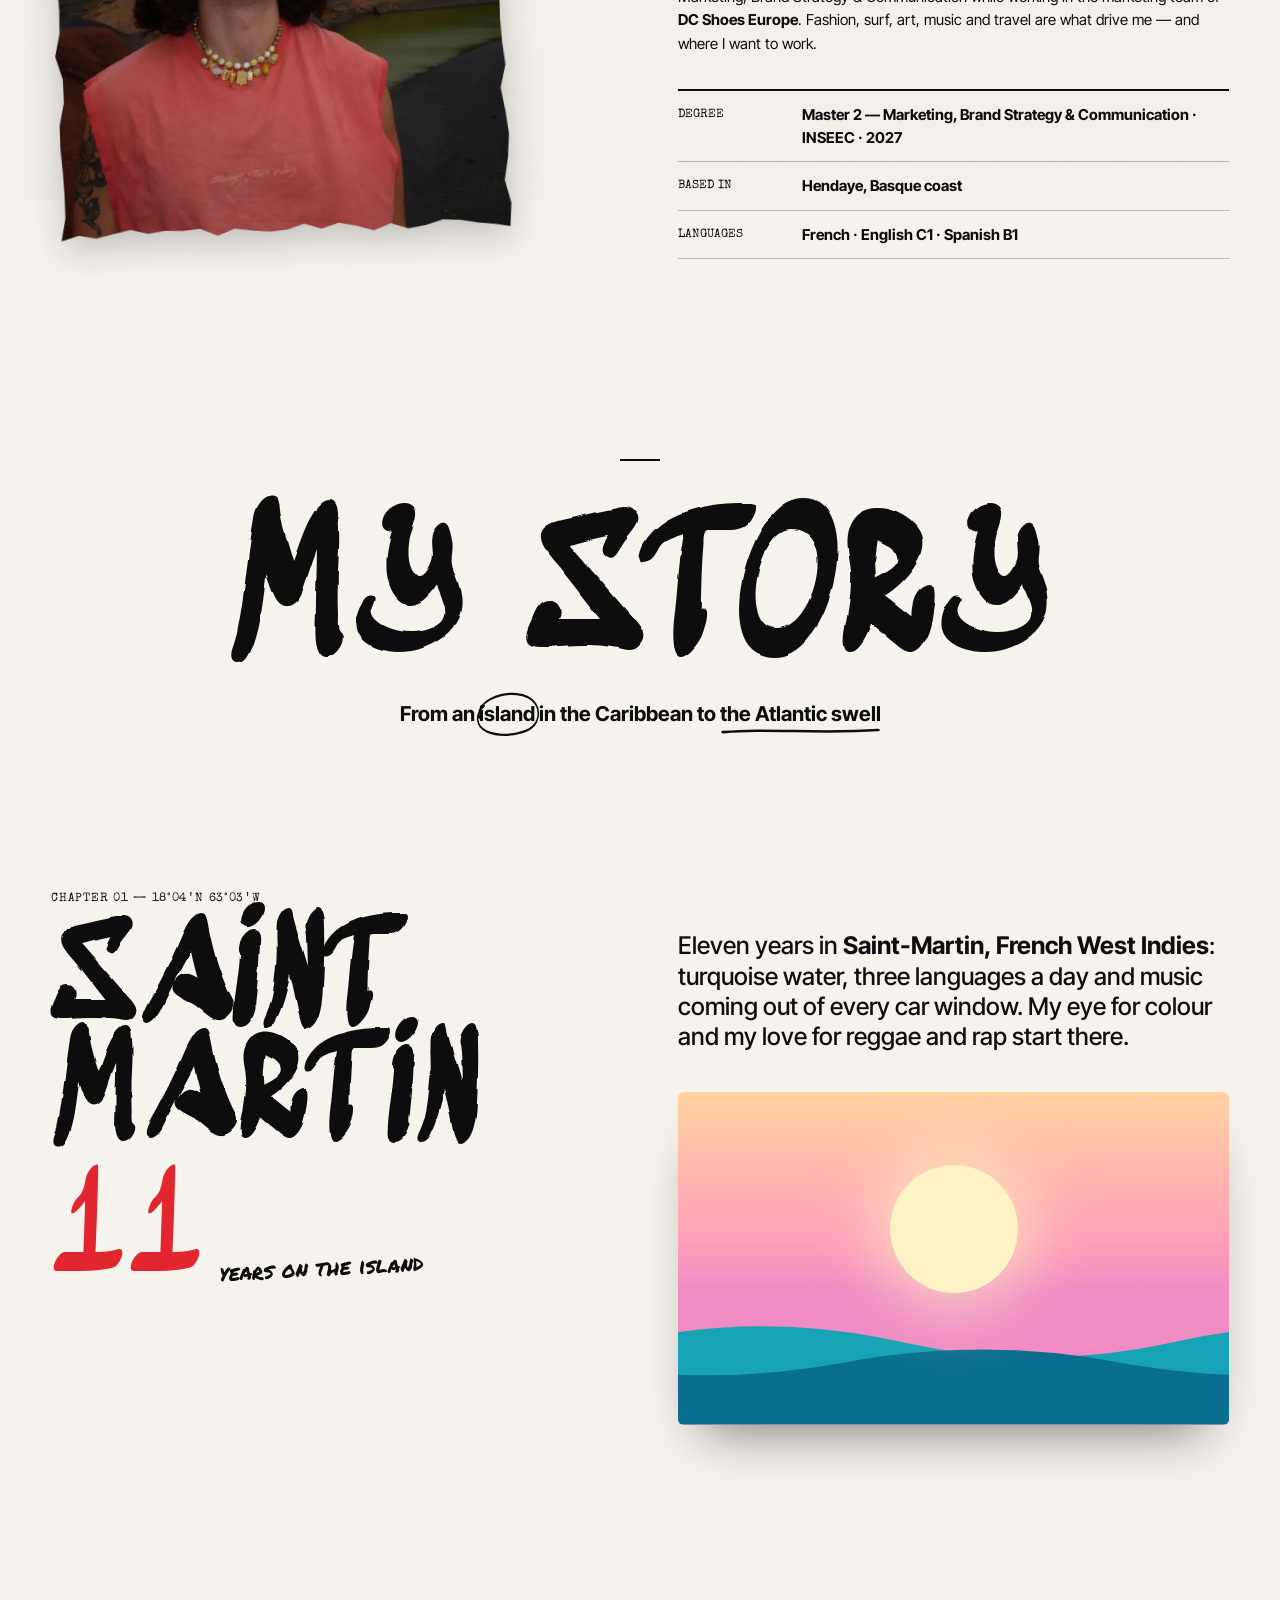
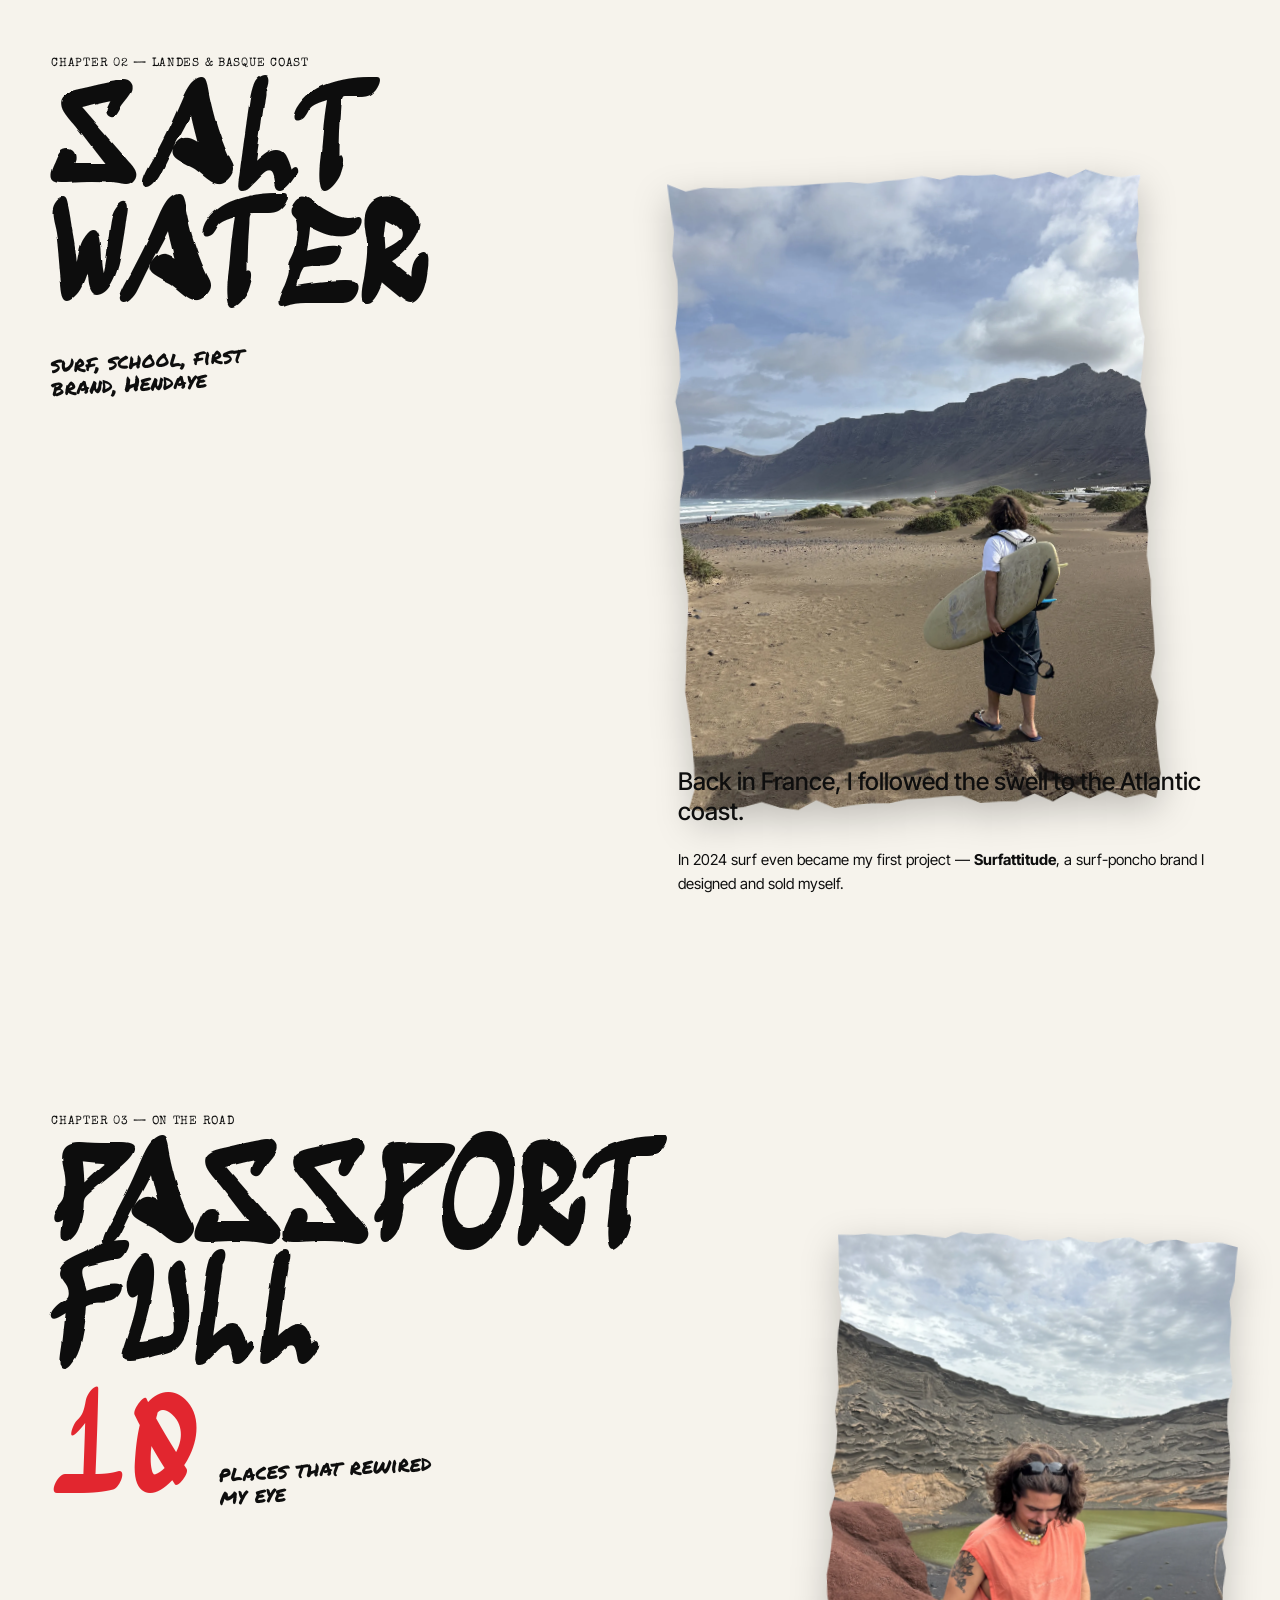
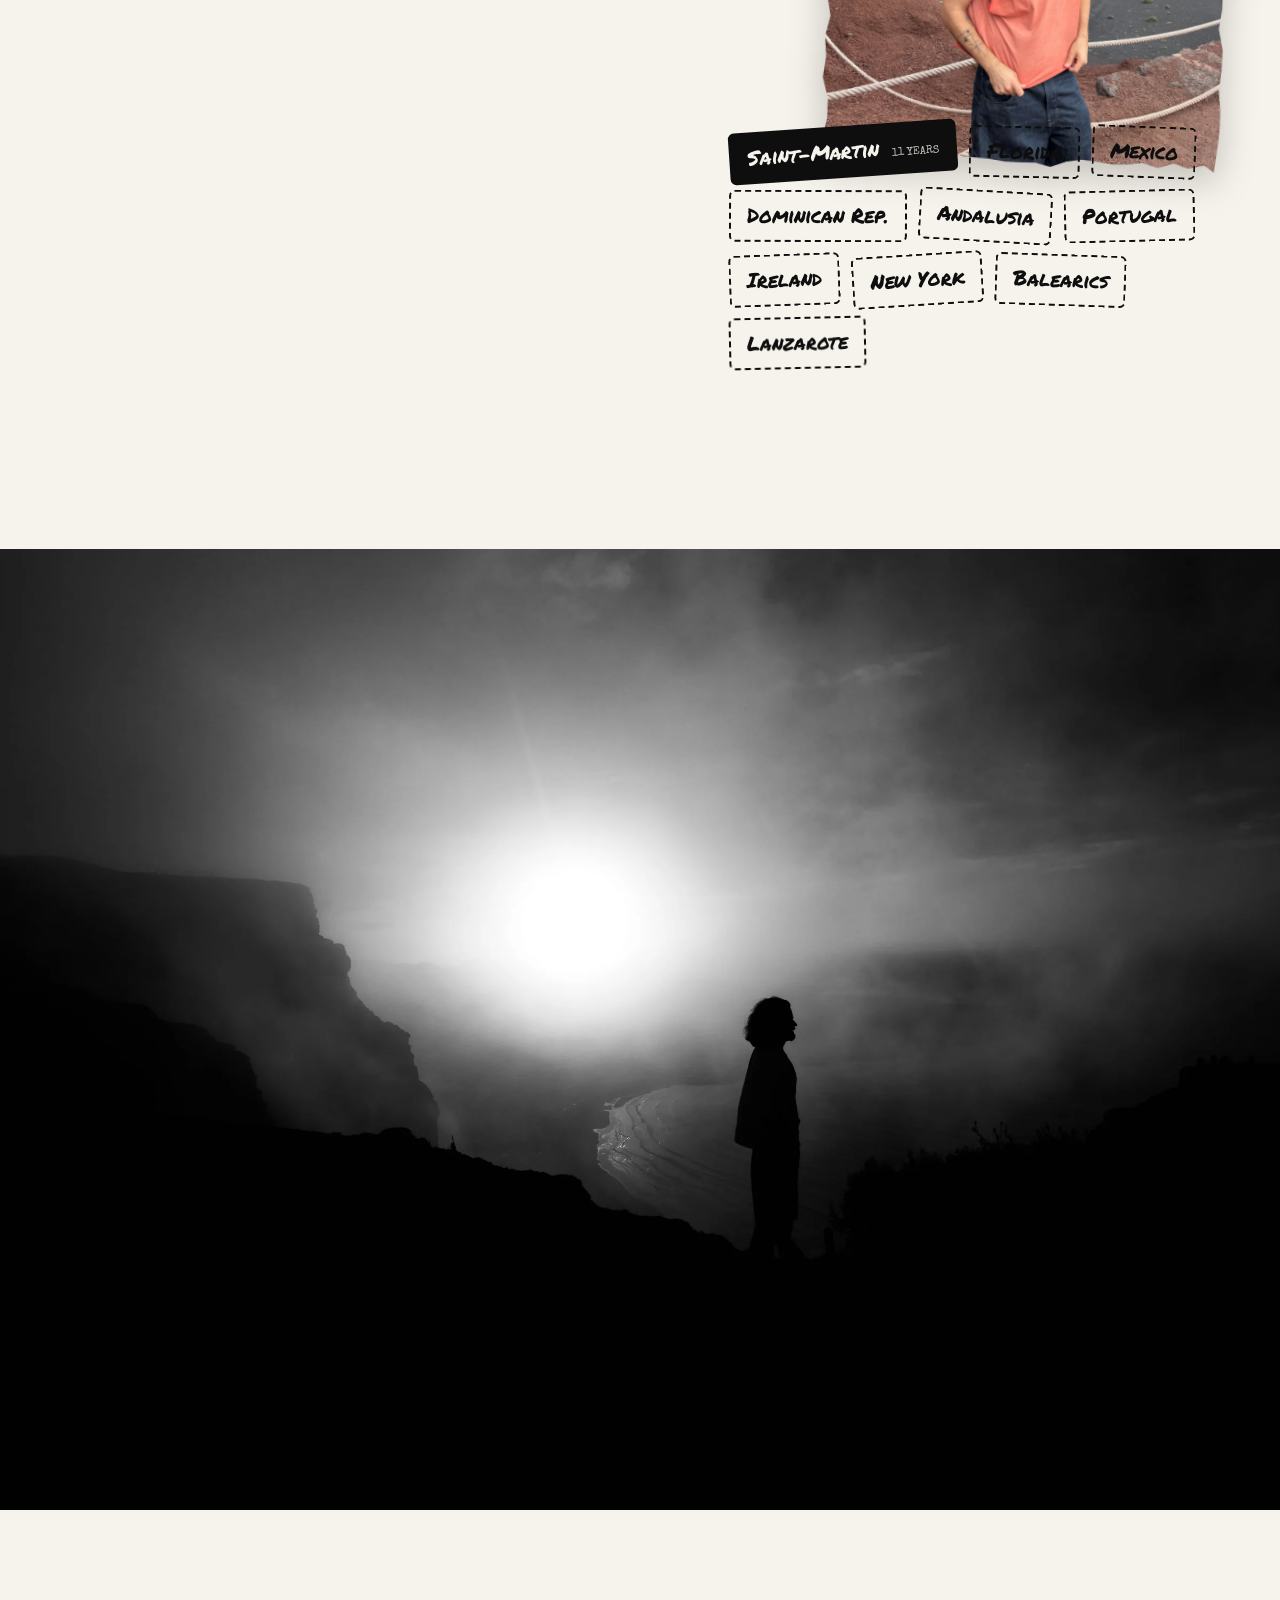
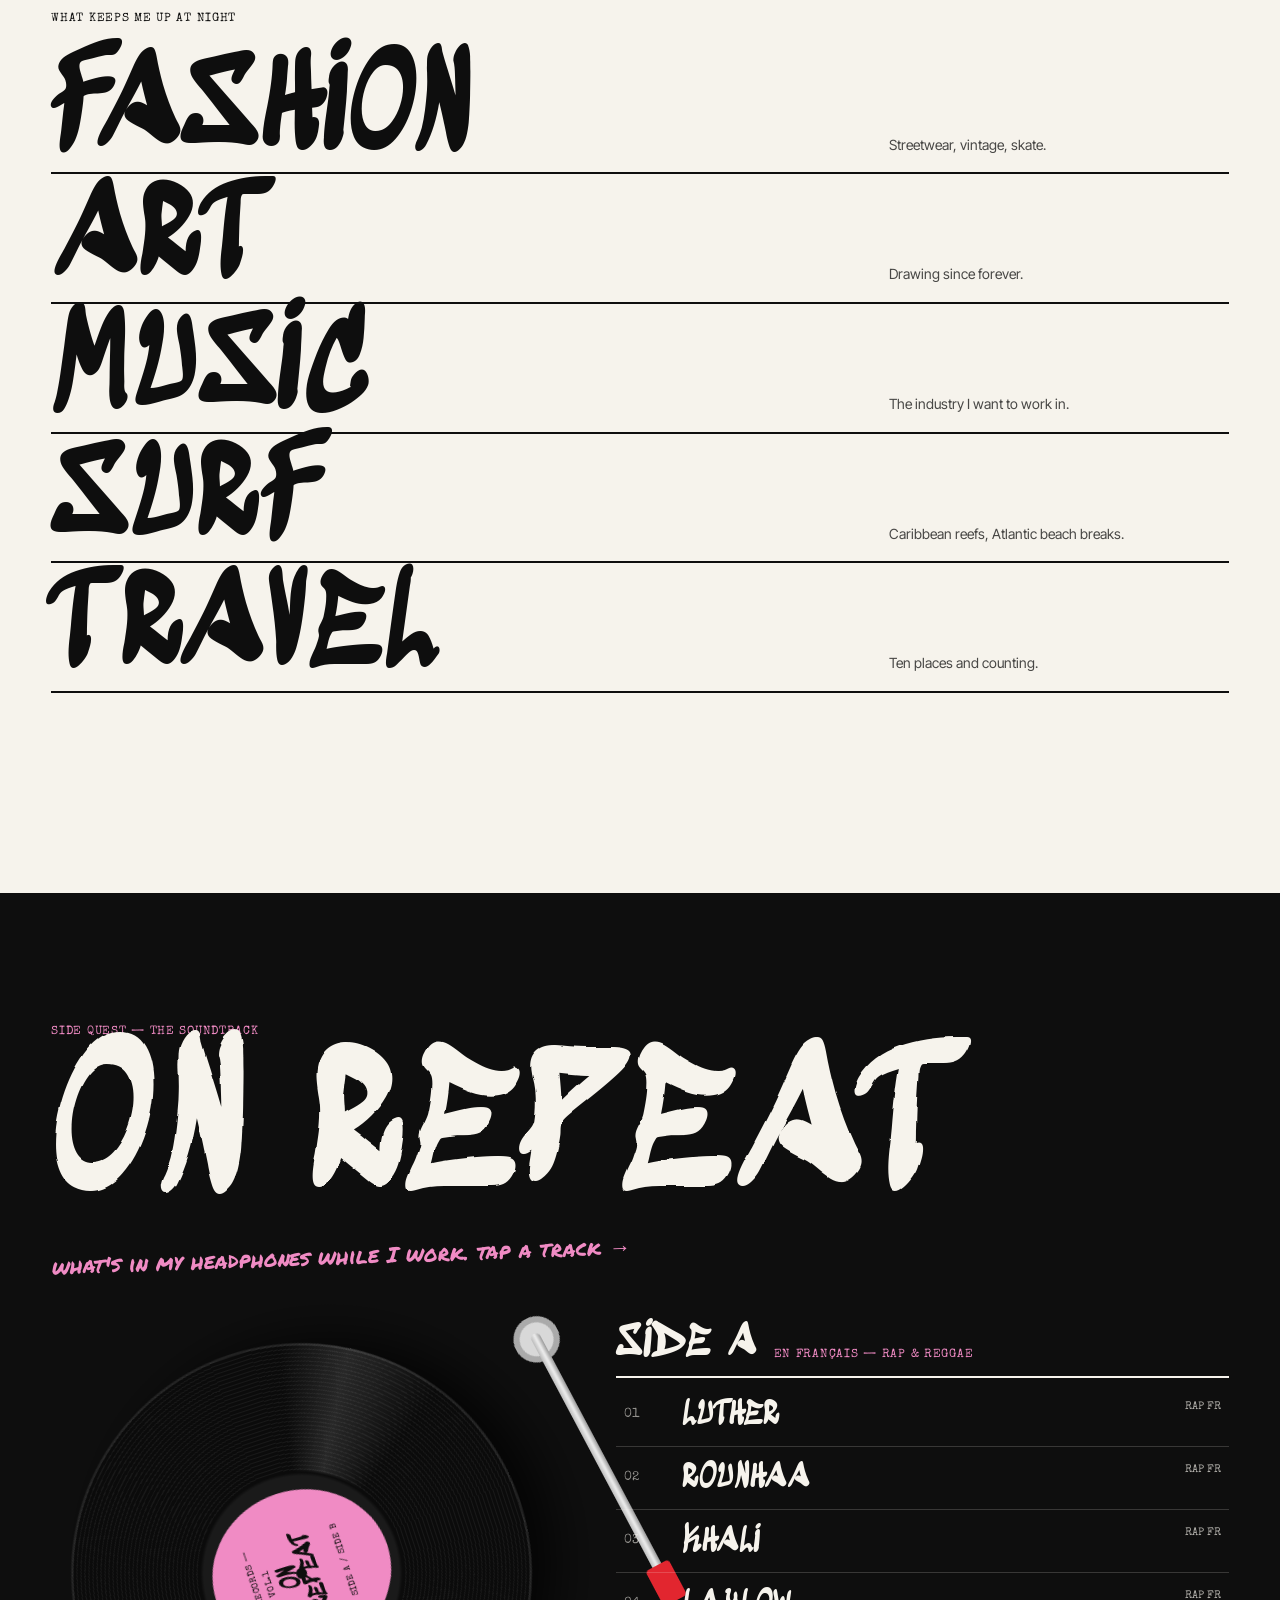
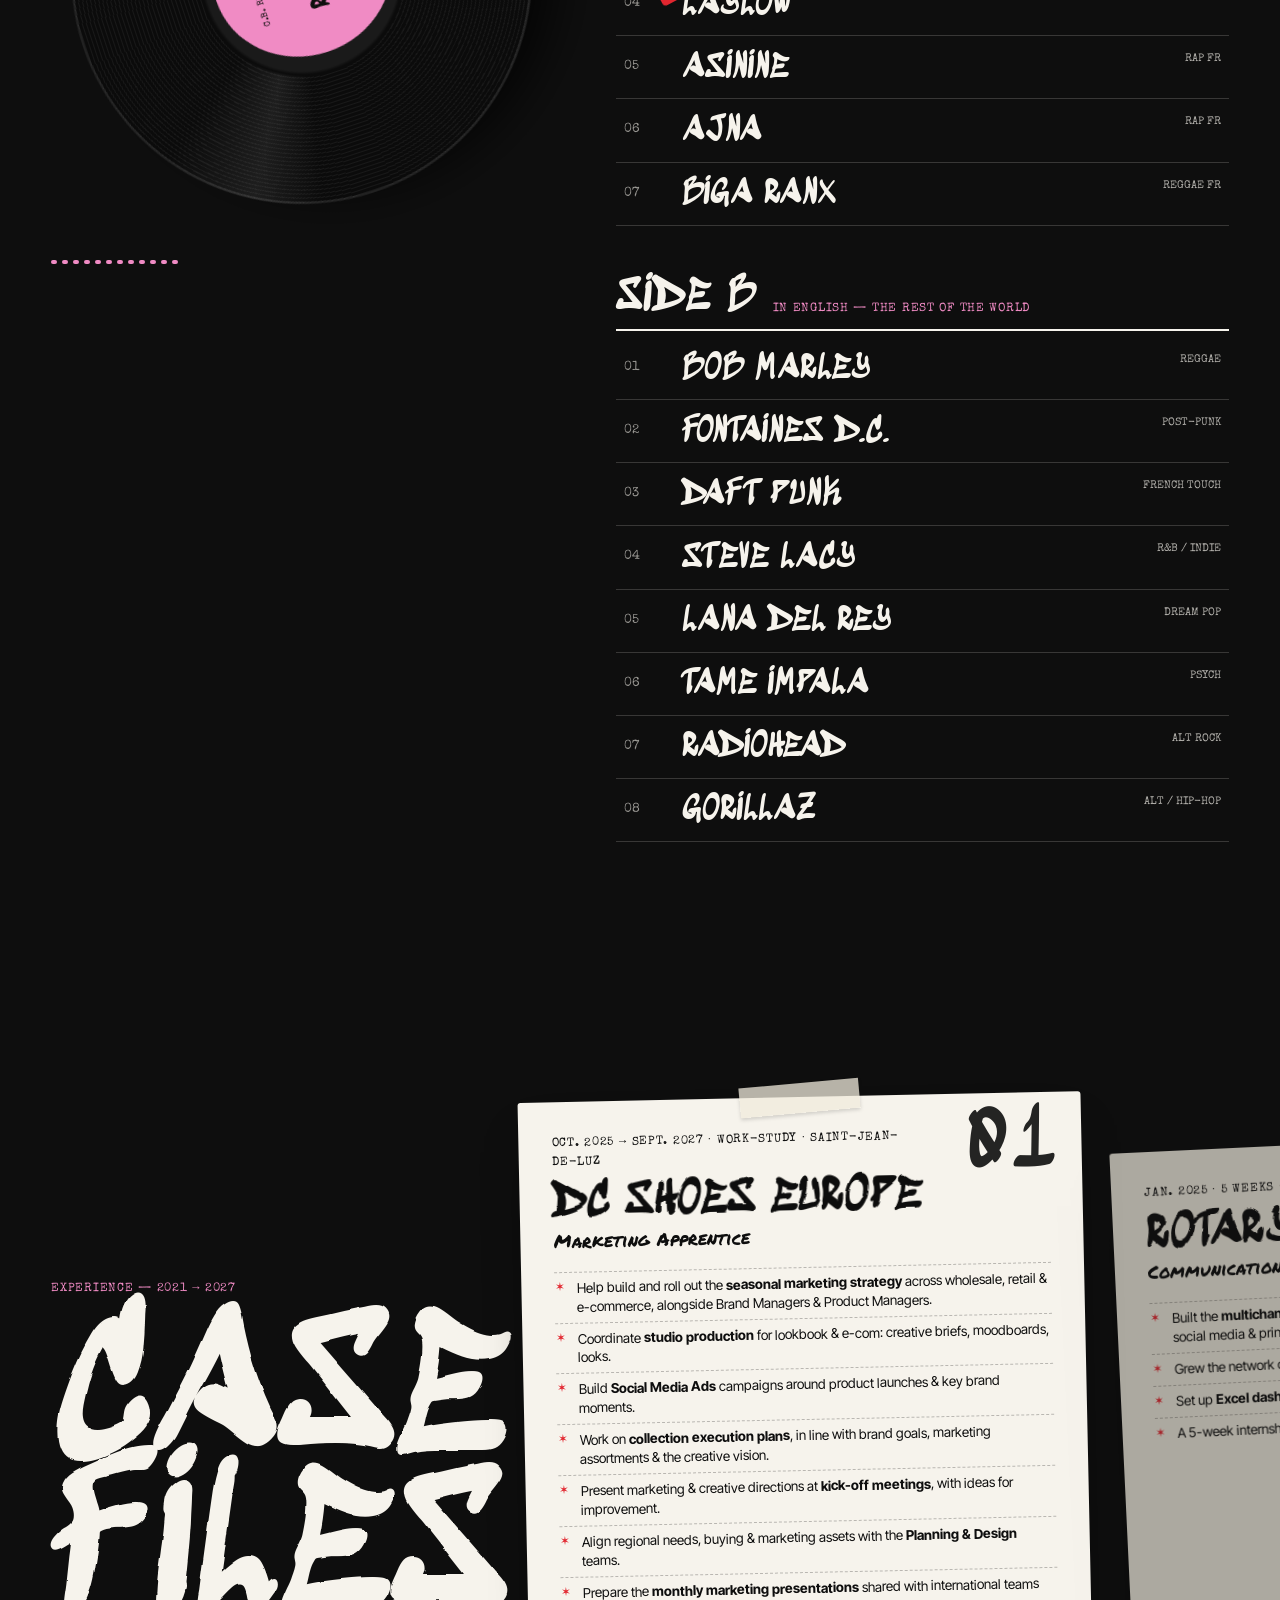
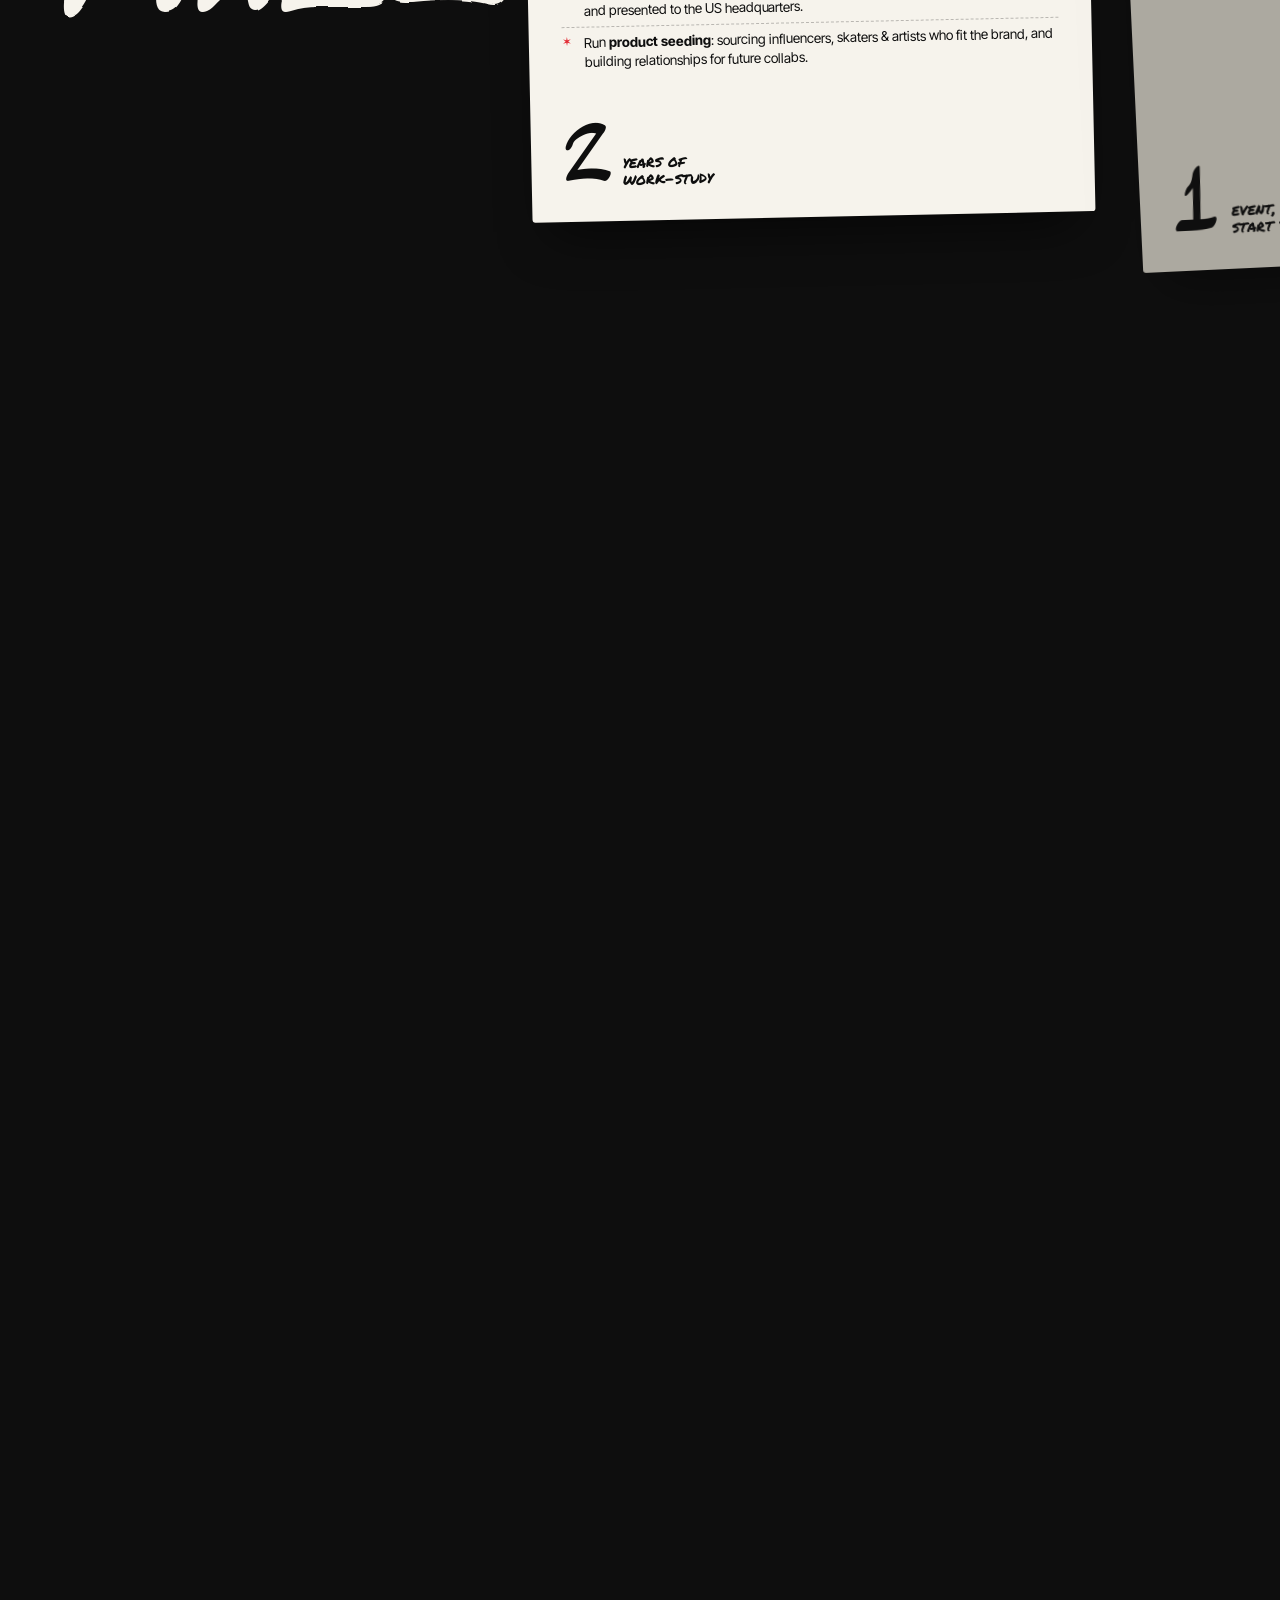
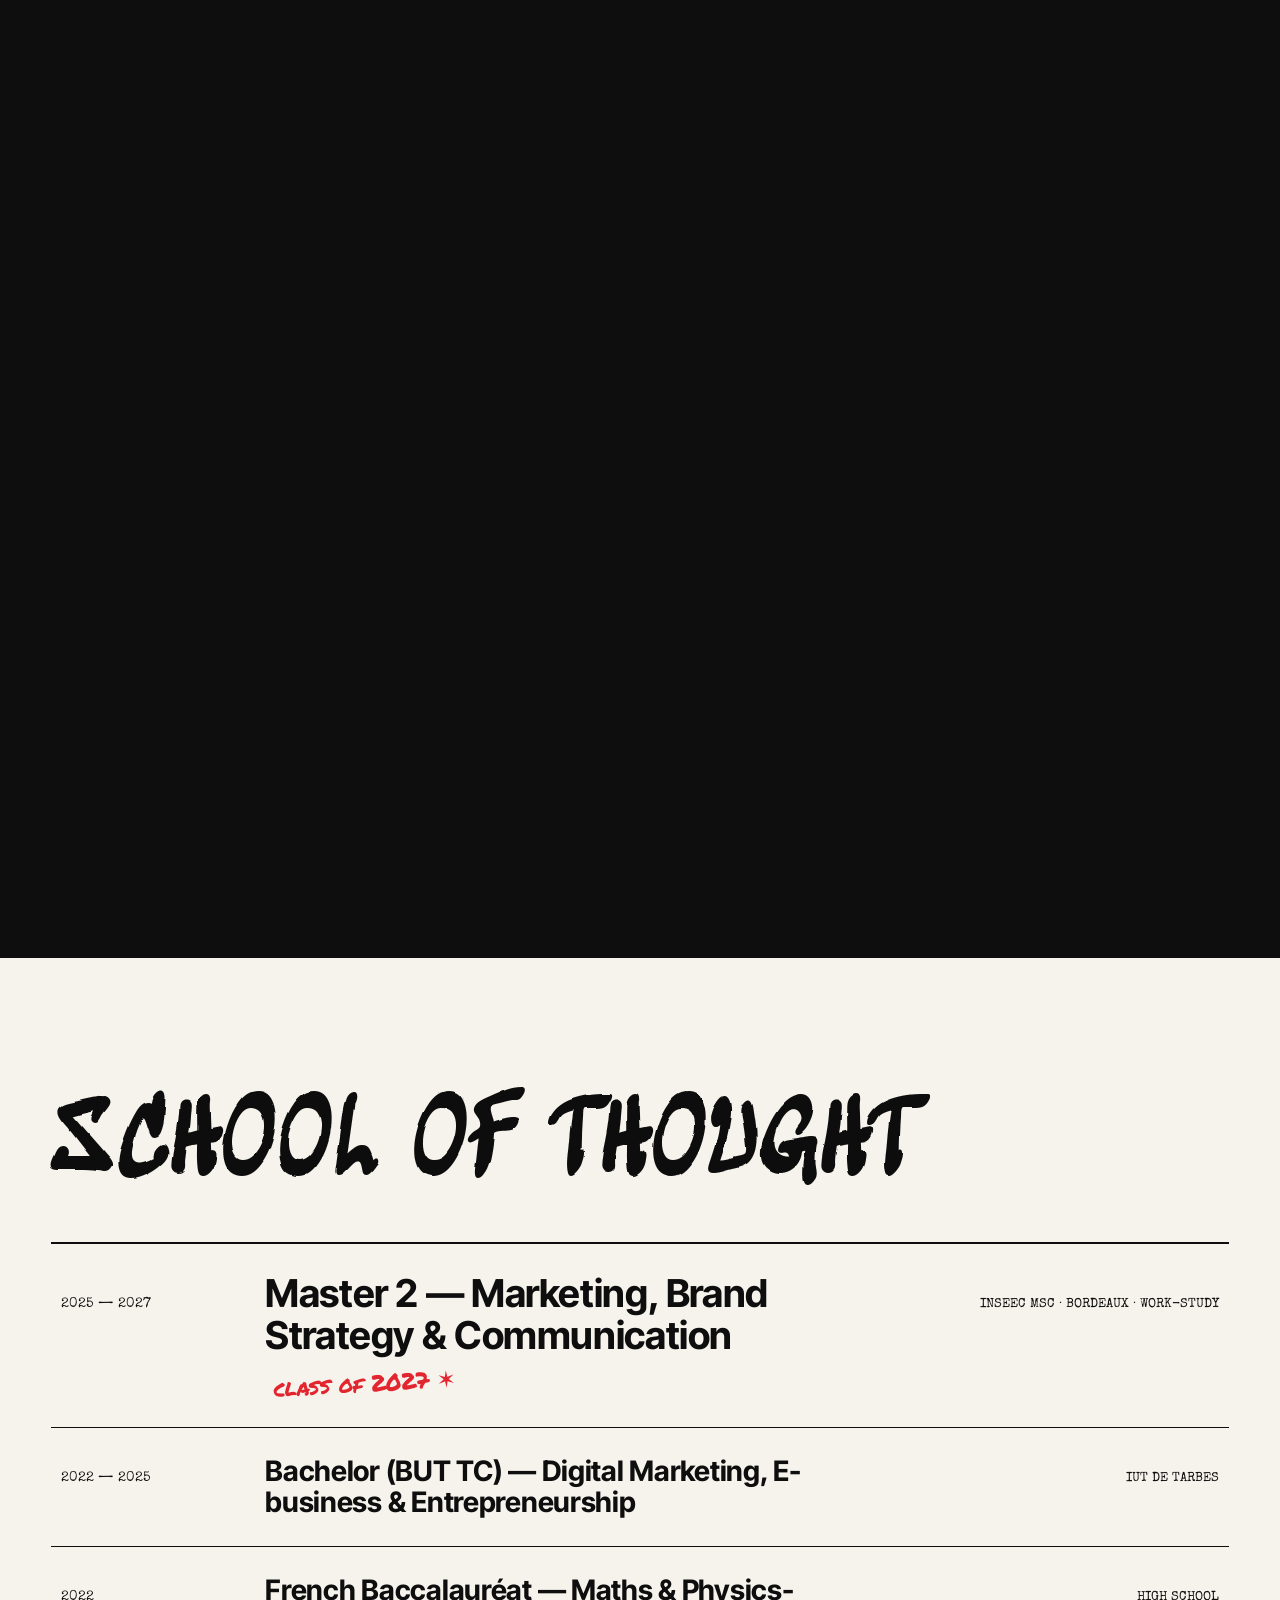
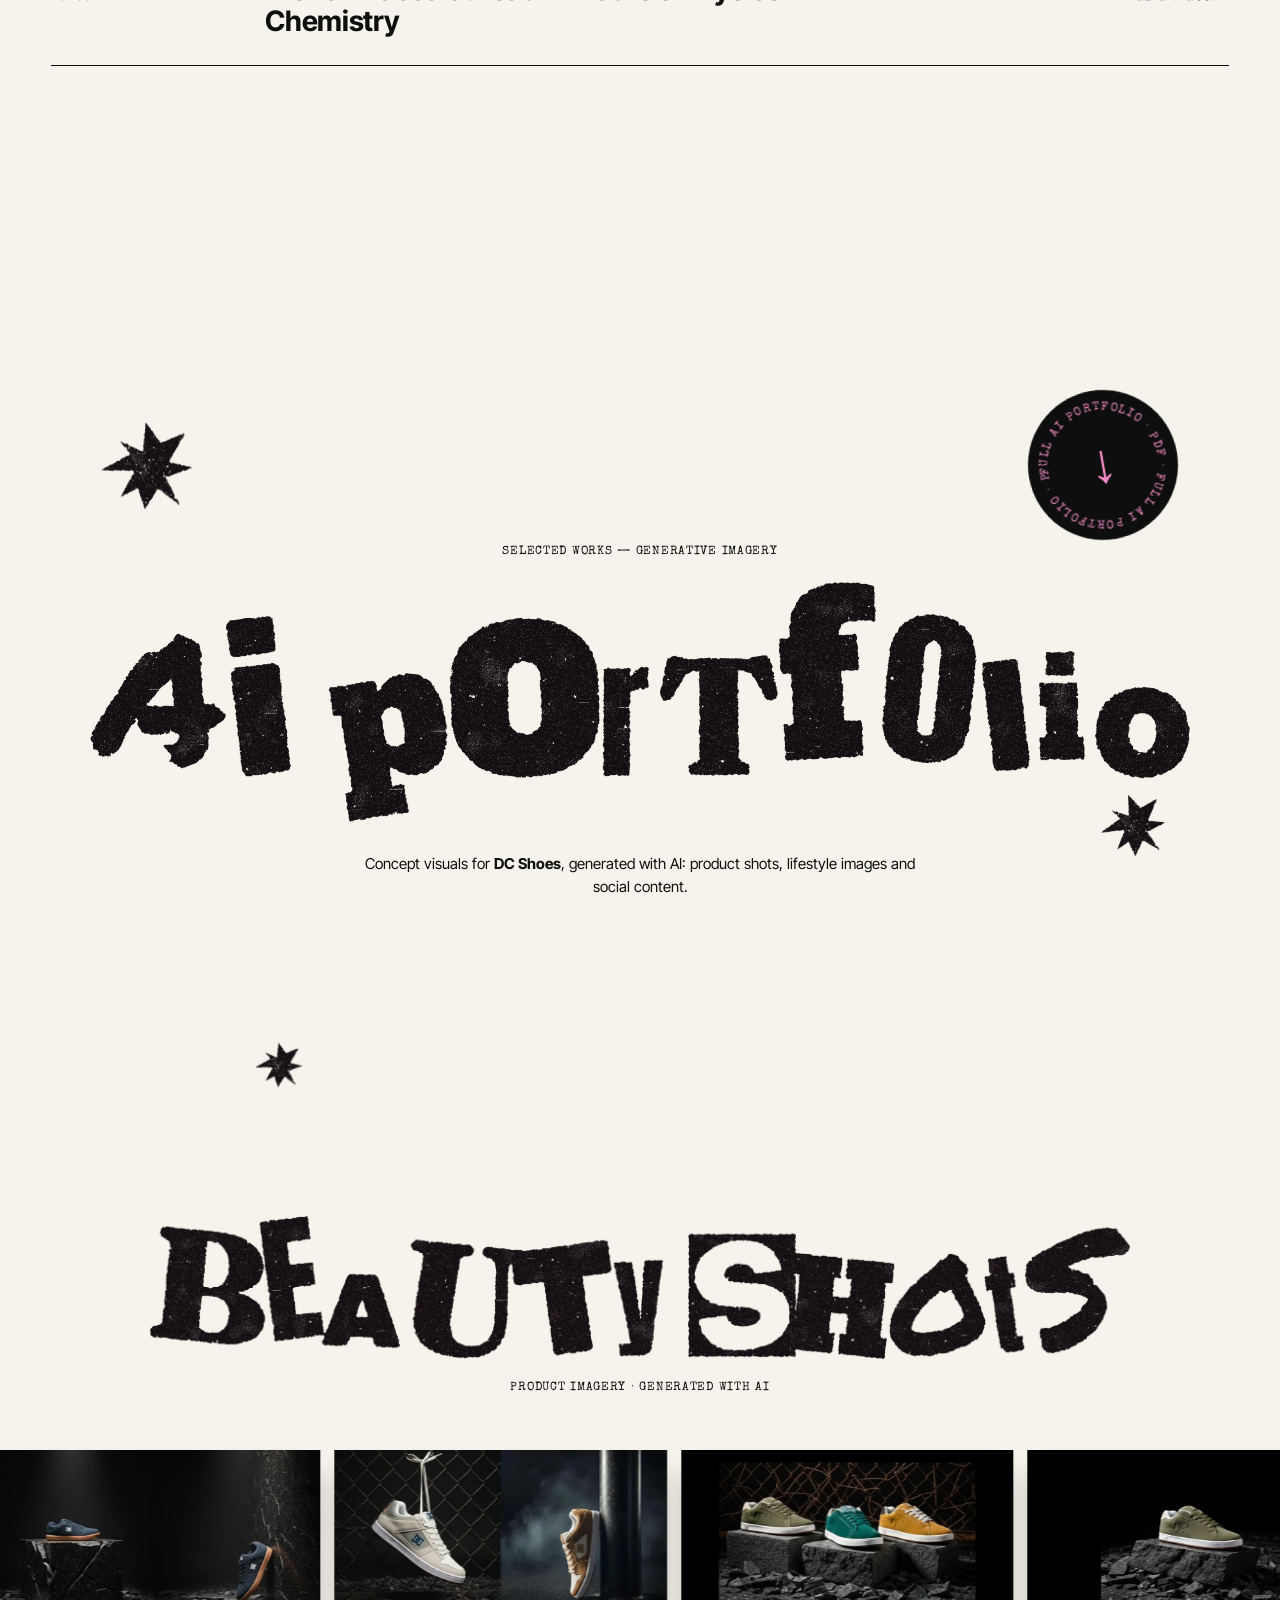
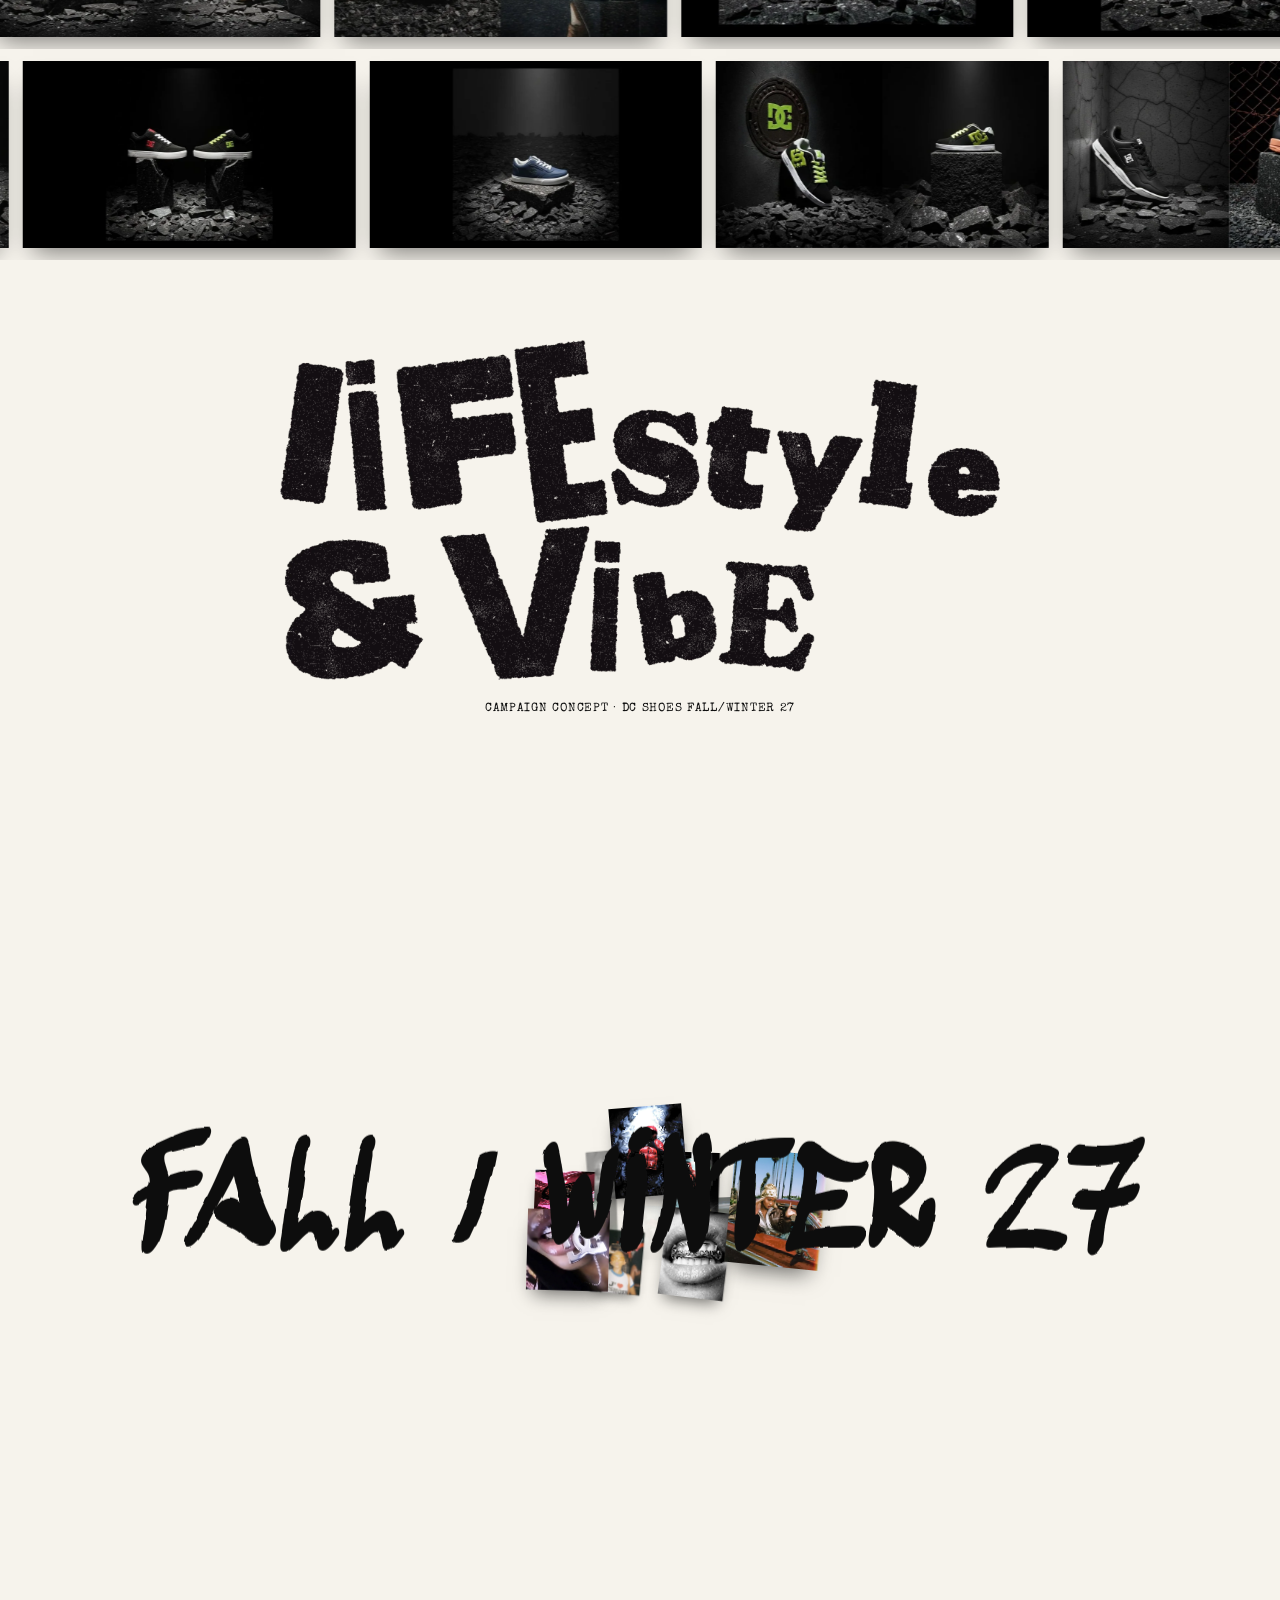
==== commit 80d6909b: "More detail in experiences, remove passion hover images Co-Authored-By: Claude Opus 5.5 <noreply@ant" ====
--- a/index.html
+++ b/index.html
@@ -169,14 +169,13 @@
   <div class="off-inner">
     <p class="type-label">What keeps me up at night</p>
     <ul class="passions" id="passions">
-      <li data-img="assets/img/me/garden-sm.webp"><span class="p-word">Fashion</span><span class="p-desc">Streetwear, vintage, skate.</span></li>
-      <li data-img="assets/img/ai/lifestyle-21.webp"><span class="p-word">Art</span><span class="p-desc">Drawing since forever.</span></li>
-      <li data-img="assets/img/ai/lifestyle-13.webp"><span class="p-word">Music</span><span class="p-desc">The industry I want to work in.</span></li>
-      <li data-img="assets/img/me/surf-sm.webp"><span class="p-word">Surf</span><span class="p-desc">Caribbean reefs, Atlantic beach breaks.</span></li>
-      <li data-img="assets/img/me/crater-sm.webp"><span class="p-word">Travel</span><span class="p-desc">Ten places and counting.</span></li>
+      <li><span class="p-word">Fashion</span><span class="p-desc">Streetwear, vintage, skate.</span></li>
+      <li><span class="p-word">Art</span><span class="p-desc">Drawing since forever.</span></li>
+      <li><span class="p-word">Music</span><span class="p-desc">The industry I want to work in.</span></li>
+      <li><span class="p-word">Surf</span><span class="p-desc">Caribbean reefs, Atlantic beach breaks.</span></li>
+      <li><span class="p-word">Travel</span><span class="p-desc">Ten places and counting.</span></li>
     </ul>
   </div>
-  <img class="float-img" id="floatImg" alt="" aria-hidden="true">
 </section>
 
 <!-- ============ PLAYLIST ============ -->
@@ -224,11 +223,14 @@
         <h3 class="case-co boil">DC Shoes Europe</h3>
         <p class="case-role">Marketing Apprentice</p>
         <ul>
-          <li>Help roll out the <b>seasonal marketing strategy</b> across wholesale, retail &amp; e-commerce, with Brand &amp; Product Managers.</li>
-          <li>Coordinate <b>studio shoots</b> for lookbook &amp; e-com: creative briefs, moodboards, looks.</li>
-          <li>Build <b>Social Media Ads</b> campaigns for product launches.</li>
-          <li>Prepare the <b>monthly marketing presentations</b> sent to the US headquarters.</li>
-          <li>Run <b>product seeding</b> with influencers, skaters &amp; artists.</li>
+          <li>Help build and roll out the <b>seasonal marketing strategy</b> across wholesale, retail &amp; e-commerce, alongside Brand Managers &amp; Product Managers.</li>
+          <li>Coordinate <b>studio production</b> for lookbook &amp; e-com: creative briefs, moodboards, looks.</li>
+          <li>Build <b>Social Media Ads</b> campaigns around product launches &amp; key brand moments.</li>
+          <li>Work on <b>collection execution plans</b>, in line with brand goals, marketing assortments &amp; the creative vision.</li>
+          <li>Present marketing &amp; creative directions at <b>kick-off meetings</b>, with ideas for improvement.</li>
+          <li>Align regional needs, buying &amp; marketing assets with the <b>Planning &amp; Design</b> teams.</li>
+          <li>Prepare the <b>monthly marketing presentations</b> shared with international teams and presented to the US headquarters.</li>
+          <li>Run <b>product seeding</b>: sourcing influencers, skaters &amp; artists who fit the brand, and building relationships for future collabs.</li>
         </ul>
         <div class="case-stat"><span class="big">2</span><span class="marker">years of<br>work-study</span></div>
       </article>
@@ -240,9 +242,10 @@
         <h3 class="case-co boil">Rotary Club</h3>
         <p class="case-role">Communication &amp; Partnerships Intern</p>
         <ul>
-          <li>Multichannel communication for the <b>“Vins, Terroir et Traditions”</b> fair: social media &amp; print.</li>
-          <li>Grew the network of <b>partners &amp; exhibitors</b>.</li>
-          <li>Built Excel tools to track budget &amp; cash flow.</li>
+          <li>Built the <b>multichannel communication plan</b> for the “Vins, Terroir et Traditions” fair: social media &amp; print.</li>
+          <li>Grew the network of <b>partners &amp; exhibitors</b> for the event.</li>
+          <li>Set up <b>Excel dashboards</b> to track accounting &amp; cash flow.</li>
+          <li>A 5-week internship, from planning to event day.</li>
         </ul>
         <div class="case-stat"><span class="big">1</span><span class="marker">event,<br>start to finish</span></div>
       </article>
@@ -254,9 +257,12 @@
         <h3 class="case-co boil">Surfattitude</h3>
         <p class="case-role">My own surf-poncho brand</p>
         <ul>
-          <li>Designed a <b>300-piece collection</b> of surf ponchos, from idea to production.</li>
-          <li>Sold it <b>direct-to-consumer</b>: Landes markets + a <b>Shopify</b> store.</li>
-          <li>Ran Instagram, surf-influencer collabs &amp; giveaways.</li>
+          <li>Designed a <b>300-piece collection</b> of surf ponchos, from creative idea to production, working directly with the factory (quality, lead times, technical constraints).</li>
+          <li>Led a <b>direct-to-consumer launch</b>, starting with sales on the Landes markets with on-brand visual merchandising.</li>
+          <li>Built &amp; ran the <b>Shopify store</b> (structure, product pages, customer journey) with Instagram-to-shop journeys to drive traffic.</li>
+          <li>Grew awareness through <b>surf-influencer collabs</b>, giveaways &amp; targeted social activations.</li>
+          <li>Handled everything else: <b>orders, shipping, customer service, stock</b> &amp; logistics.</li>
+          <li>Ran Instagram end to end: content, editorial line, community.</li>
         </ul>
         <div class="case-stat"><span class="big">300</span><span class="marker">ponchos.<br>zero → one.</span></div>
       </article>
@@ -268,9 +274,13 @@
         <h3 class="case-co boil">DC Shoes</h3>
         <p class="case-role">Marketing &amp; Product Intern</p>
         <ul>
-          <li>Tracked <b>KPIs by channel</b> and suggested action plans.</li>
-          <li>Competitive analysis for brand presentations &amp; seasonal ranges.</li>
-          <li>Helped run collection presentations at the <b>DC Showroom</b>.</li>
+          <li><b>Marketing intern (2024)</b>: created promotional materials &amp; sales tools.</li>
+          <li>Co-presented creative &amp; marketing directions and assortments with Brand &amp; Product Managers.</li>
+          <li>Animated collections on <b>social media &amp; through seeding</b>.</li>
+          <li>Tracked <b>KPIs by channel</b> for the region and suggested action plans to hit targets.</li>
+          <li><b>Assistant Product Manager intern (2023)</b>: competitive analysis &amp; recommendations — brand presentations, seasonal ranges, special projects.</li>
+          <li>Helped organise collection presentations at the <b>DC Showroom</b> and built sales tools (Elastic Suite, PLM).</li>
+          <li>Analysed sales figures and worked with the sales force, planning &amp; samples teams.</li>
         </ul>
         <div class="case-stat"><span class="big">2</span><span class="marker">internships<br>before the job</span></div>
       </article>
@@ -282,8 +292,8 @@
         <h3 class="case-co boil">Summer jobs</h3>
         <p class="case-role">Southwest (sales) · Hendaye town hall</p>
         <ul>
-          <li>Sales, customer advice &amp; visual merchandising at <b>Southwest</b>.</li>
-          <li>Seasonal municipal job in Hendaye.</li>
+          <li><b>Southwest</b> (clothing store, Saint-Jean-de-Luz) — sales, customer advice, visual merchandising, restocking &amp; sales events.</li>
+          <li><b>Hendaye town hall</b> (2021) — seasonal municipal agent.</li>
         </ul>
         <div class="case-stat"><span class="big">4</span><span class="marker">summers<br>at work</span></div>
       </article>
--- a/assets/css/style.css
+++ b/assets/css/style.css
@@ -211,12 +211,12 @@
 .passions li:hover .p-desc{opacity:1}
 /* ============ WORK ============ */
 .work{position:relative;background:var(--ink);color:var(--paper);overflow:hidden}
-.work-pin{height:100vh;height:100svh;display:flex;align-items:center}
+.work-pin{height:100vh;height:100svh;display:flex;align-items:center;padding-top:50px}
 .work-track{display:flex;align-items:center;gap:clamp(24px,3vw,50px);padding:0 var(--pad);will-change:transform}
 .work-intro{flex:0 0 auto;width:clamp(300px,34vw,560px);padding-right:2vw}
 .work-intro .type-label{margin-bottom:20px;color:var(--pink)}
 .work-hint{font-size:22px;margin-top:30px;color:var(--pink)}
-.case{position:relative;flex:0 0 auto;width:clamp(320px,36vw,560px);min-height:min(78vh,700px);background:var(--paper);color:var(--ink);padding:clamp(24px,2.6vw,42px);border-radius:3px;display:flex;flex-direction:column;box-shadow:0 30px 50px -20px rgba(0,0,0,.6)}
+.case{position:relative;flex:0 0 auto;width:clamp(360px,44vw,680px);min-height:min(80vh,720px);background:var(--paper);color:var(--ink);padding:clamp(24px,2.6vw,42px);border-radius:3px;display:flex;flex-direction:column;box-shadow:0 30px 50px -20px rgba(0,0,0,.6)}
 .case:nth-child(odd){transform:rotate(1.4deg)}
 .case:nth-child(even){transform:rotate(-1.2deg)}
 .case-alt{background:#ece7da}
@@ -226,9 +226,9 @@
 .case .type-label{margin-bottom:10px;max-width:72%}
 .case-co{font-family:var(--brush);font-weight:400;font-size:clamp(38px,3.6vw,62px);line-height:.9;text-transform:uppercase;margin-bottom:4px}
 .case-role{font-family:var(--marker);font-size:18px;margin-bottom:16px}
-.case ul{list-style:none;font-size:14px;line-height:1.45}
-.case li{padding:7px 0 7px 22px;position:relative;border-top:1px dashed rgba(0,0,0,.25)}
-.case li::before{content:"✶";position:absolute;left:0;top:7px;color:var(--red);font-size:12px}
+.case ul{list-style:none;font-size:13.5px;line-height:1.4}
+.case li{padding:6px 0 6px 22px;position:relative;border-top:1px dashed rgba(0,0,0,.25)}
+.case li::before{content:"✶";position:absolute;left:0;top:6px;color:var(--red);font-size:12px}
 .case-pink li::before{color:var(--ink)}
 .case-aside{font-size:18px;margin-top:18px;transform:rotate(-2deg)}
 .case-stat{margin-top:auto;padding-top:16px;display:flex;align-items:flex-end;gap:12px}
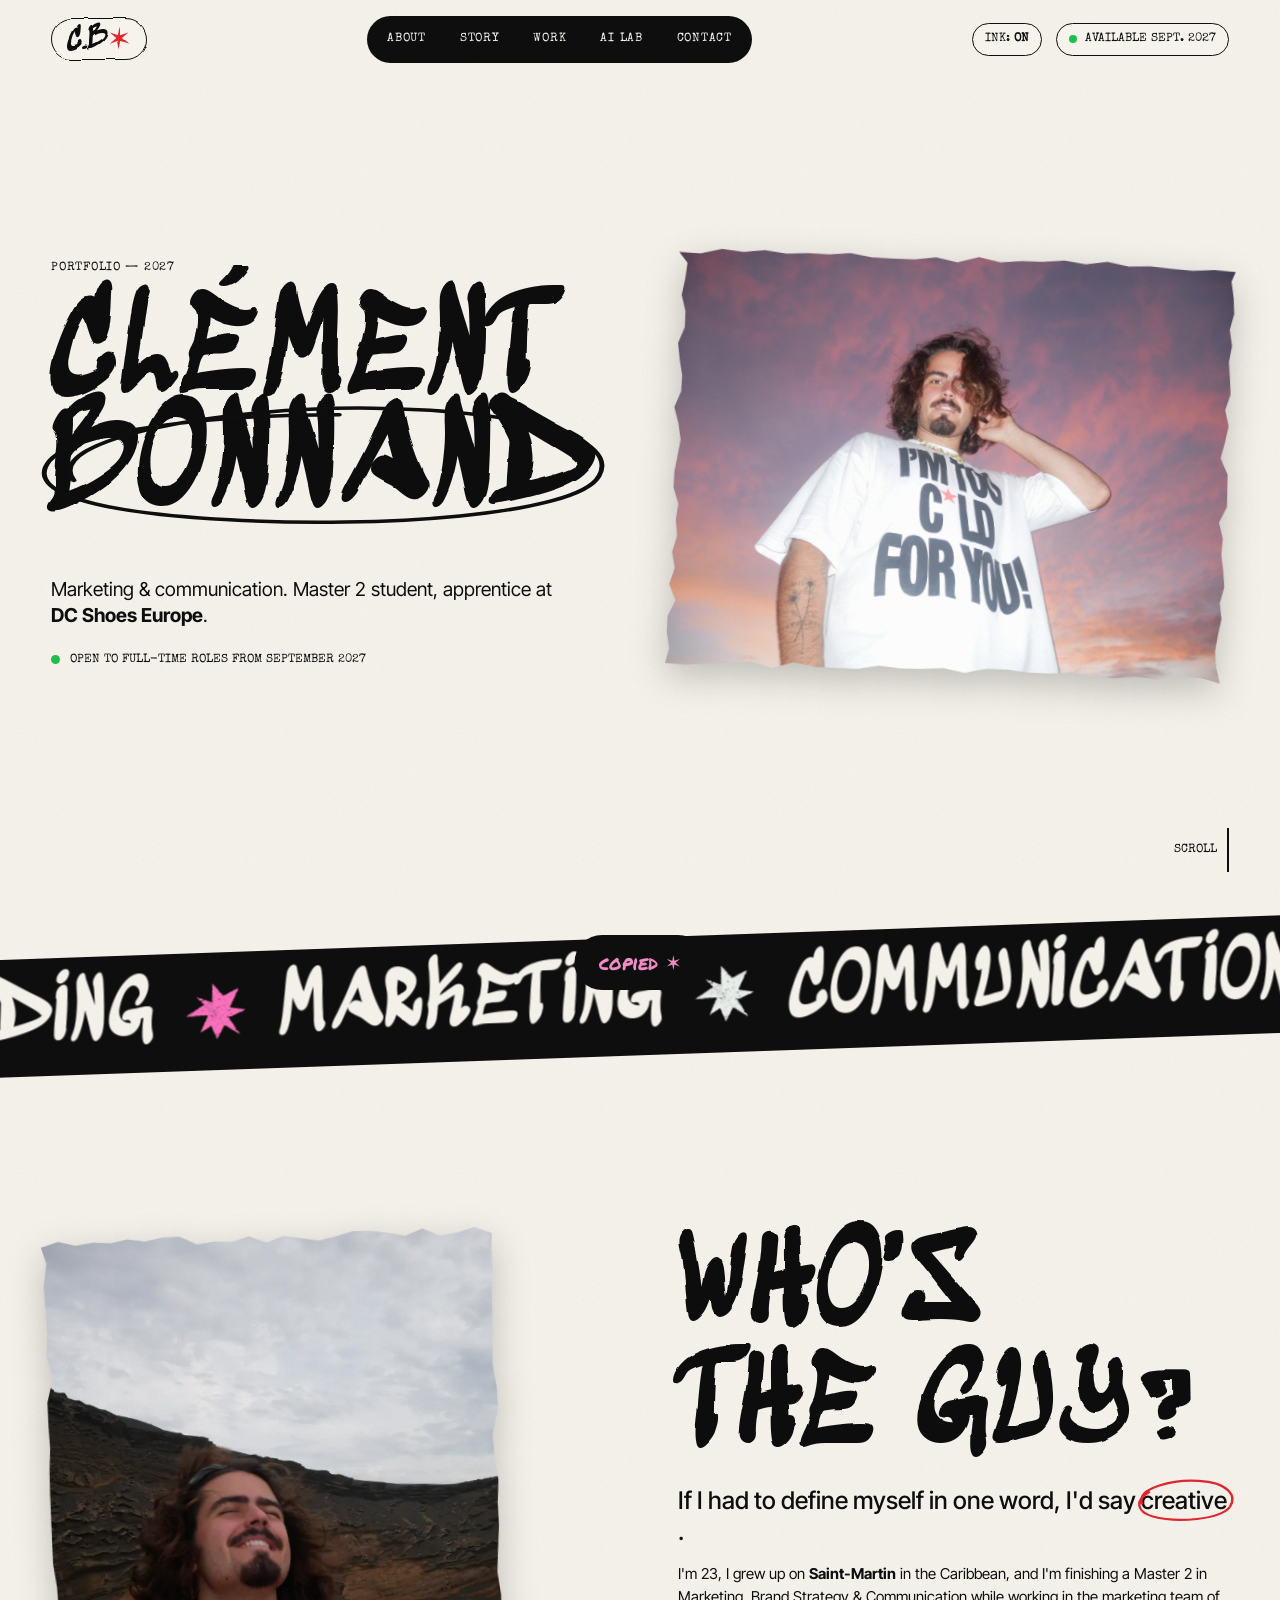
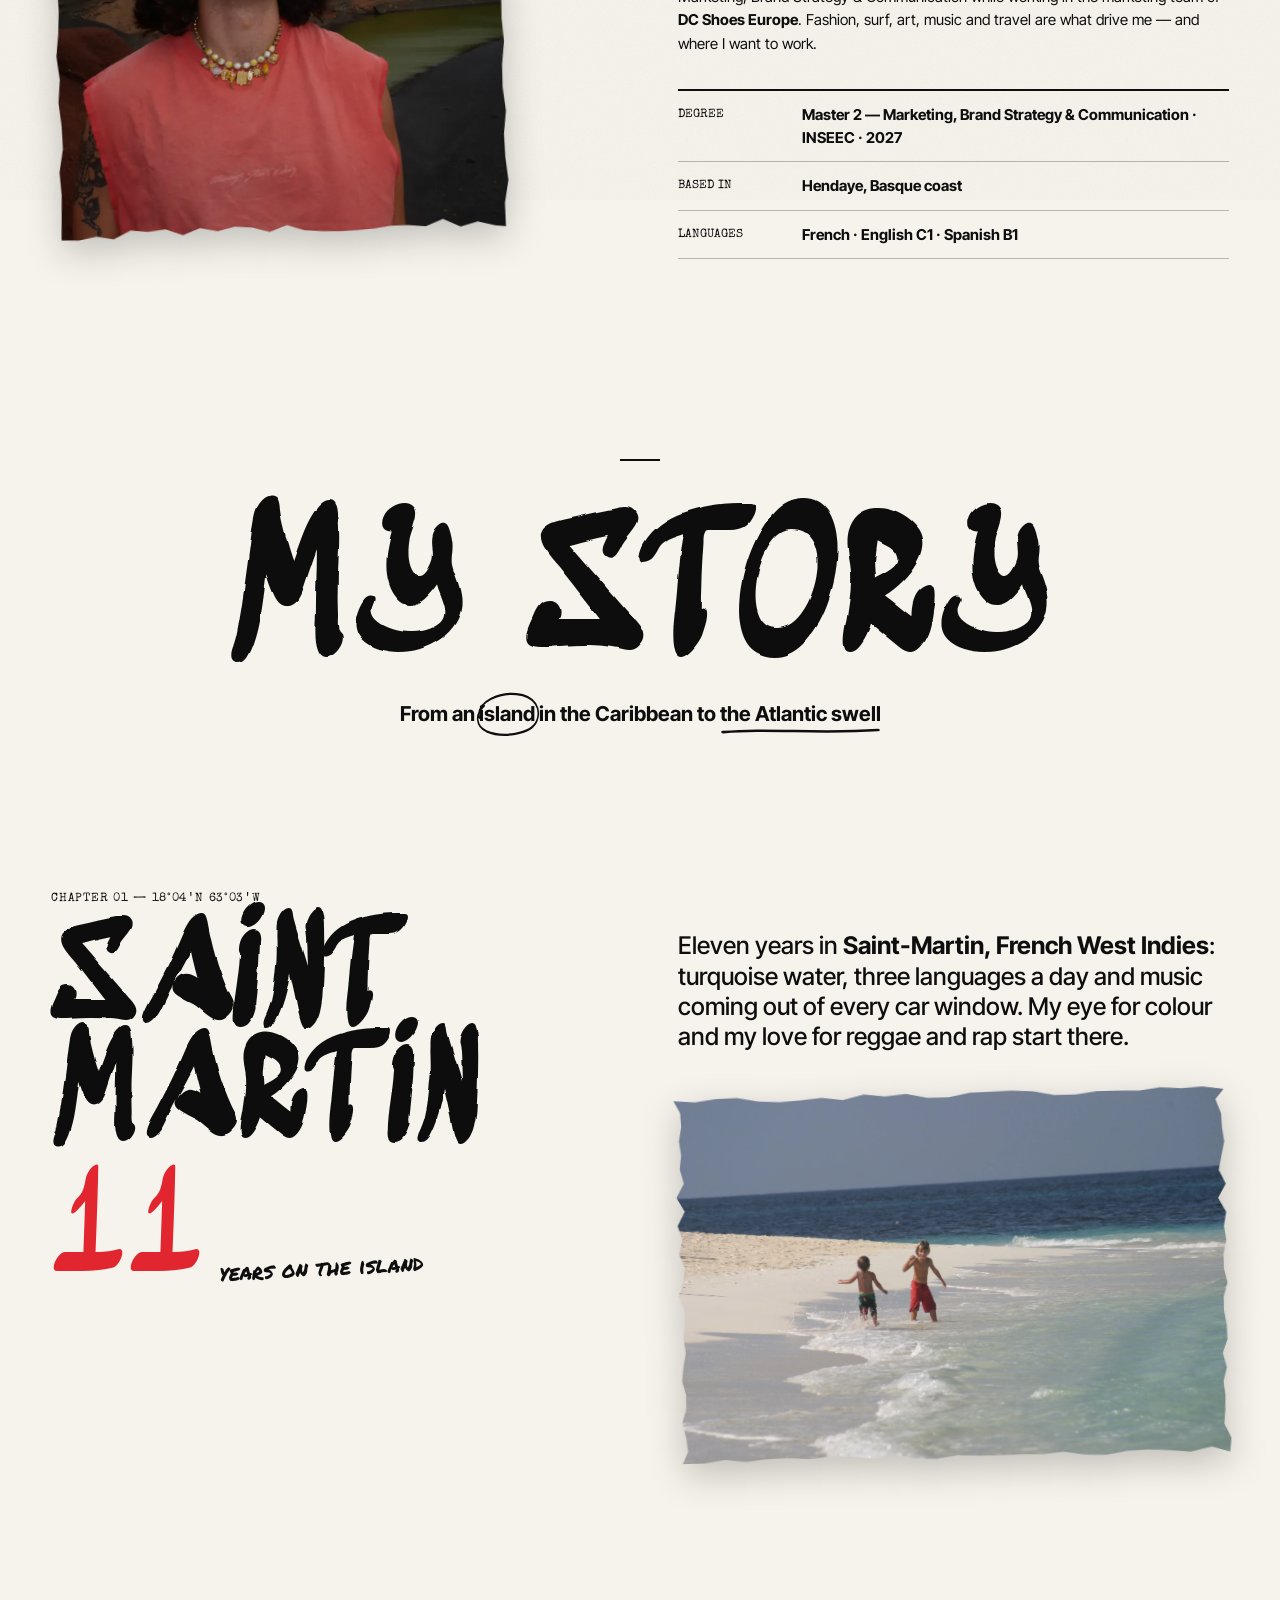
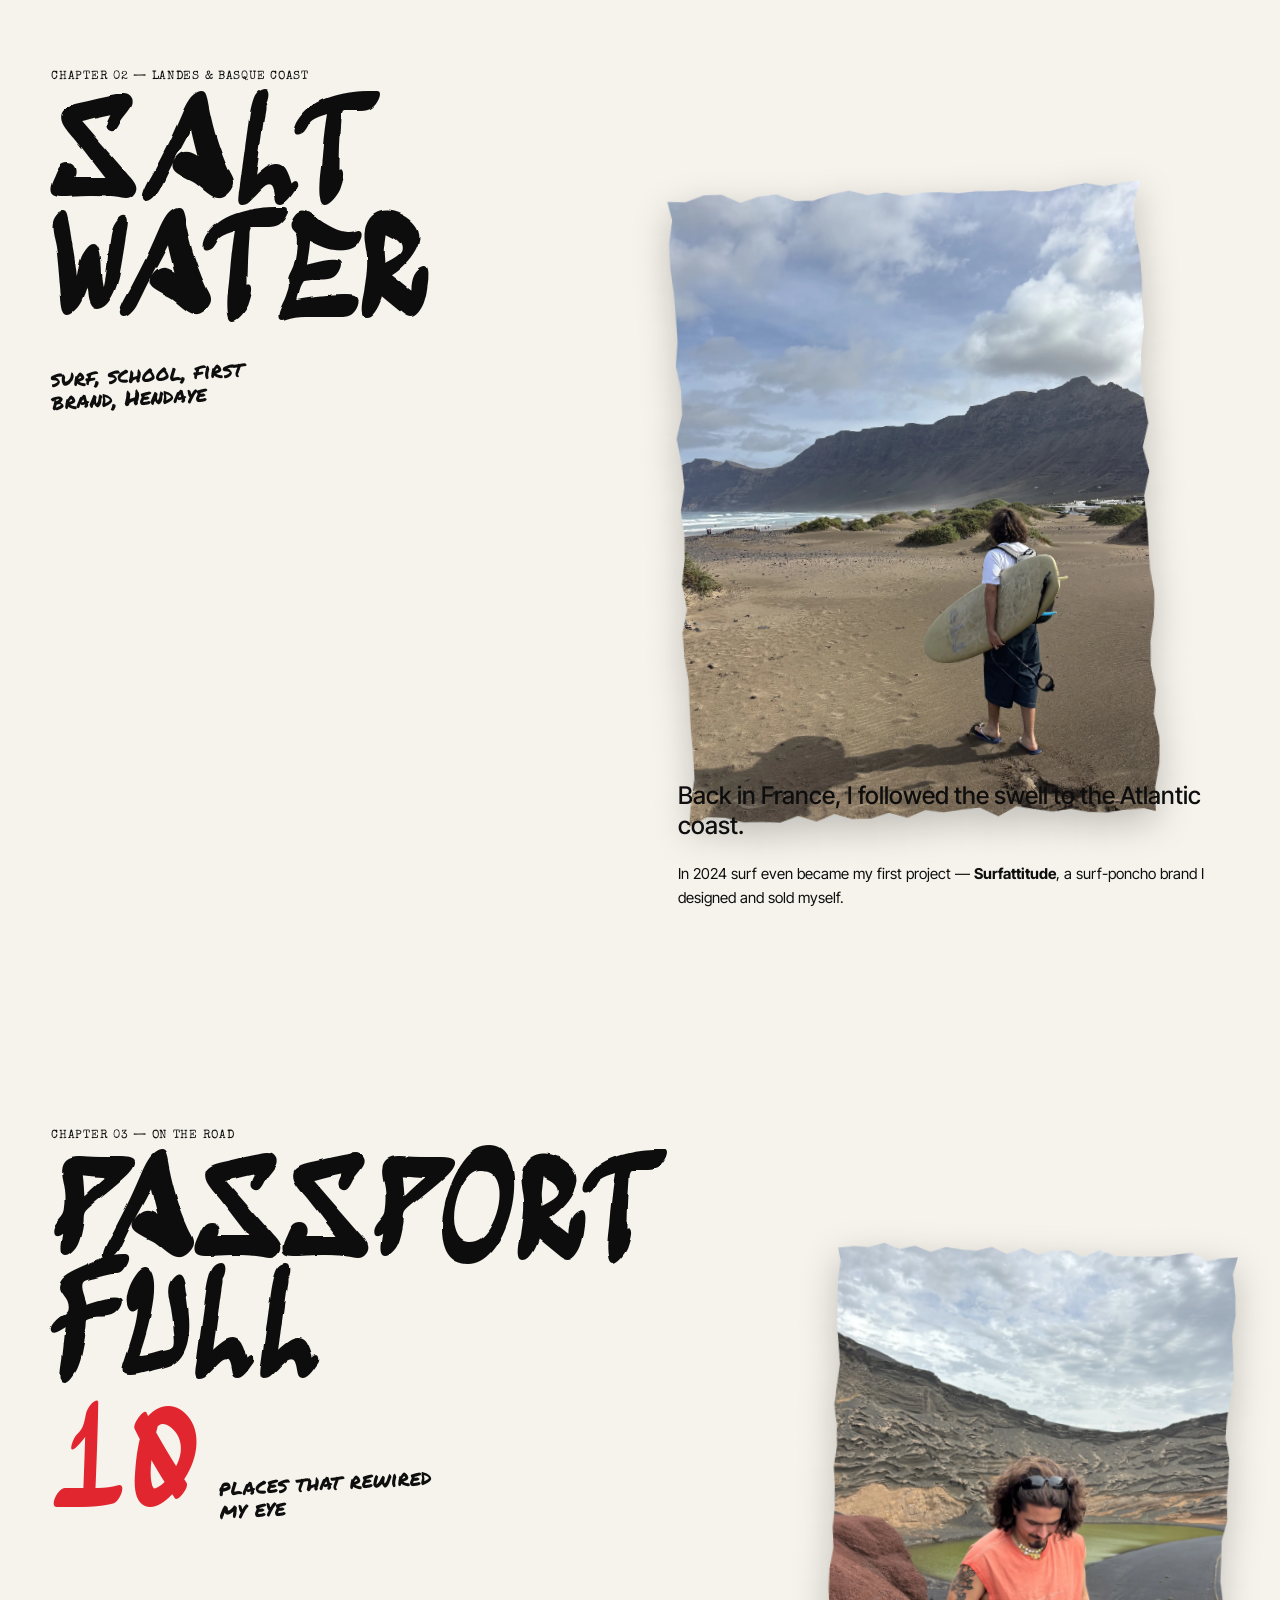
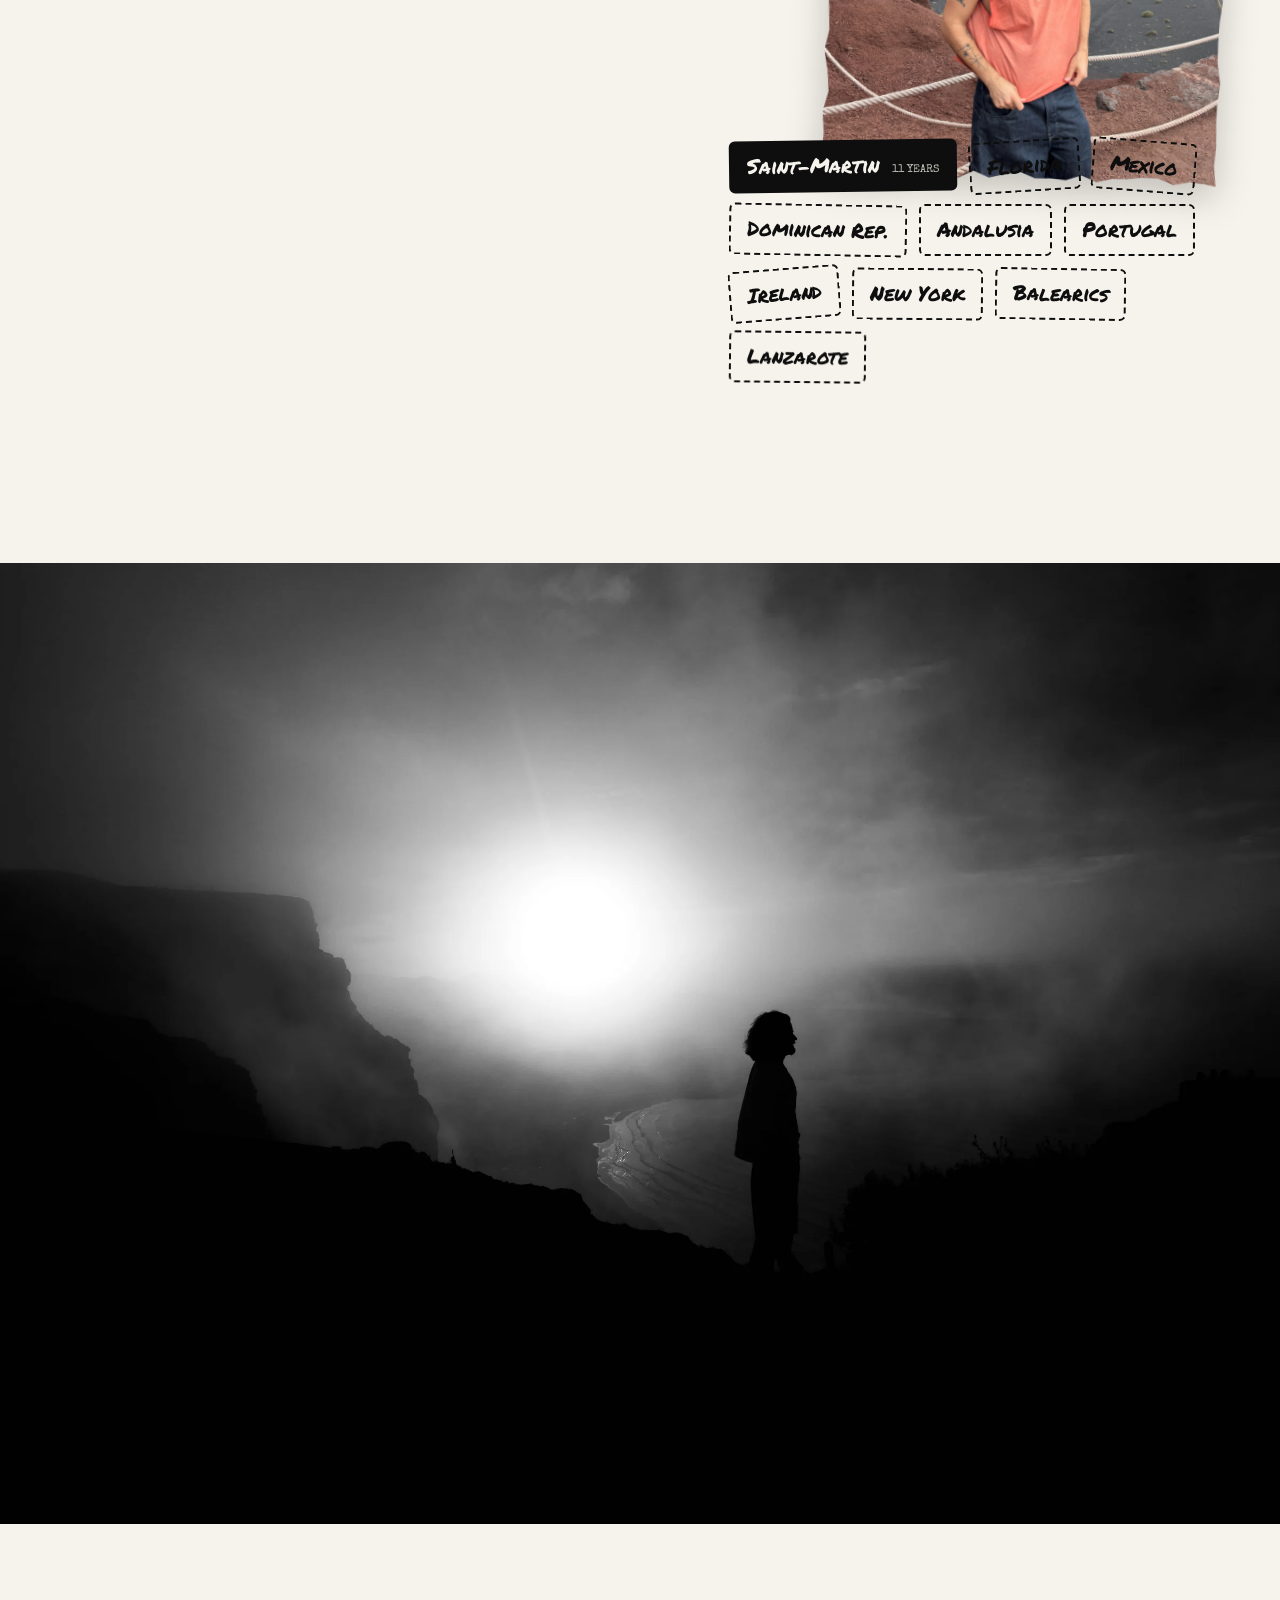
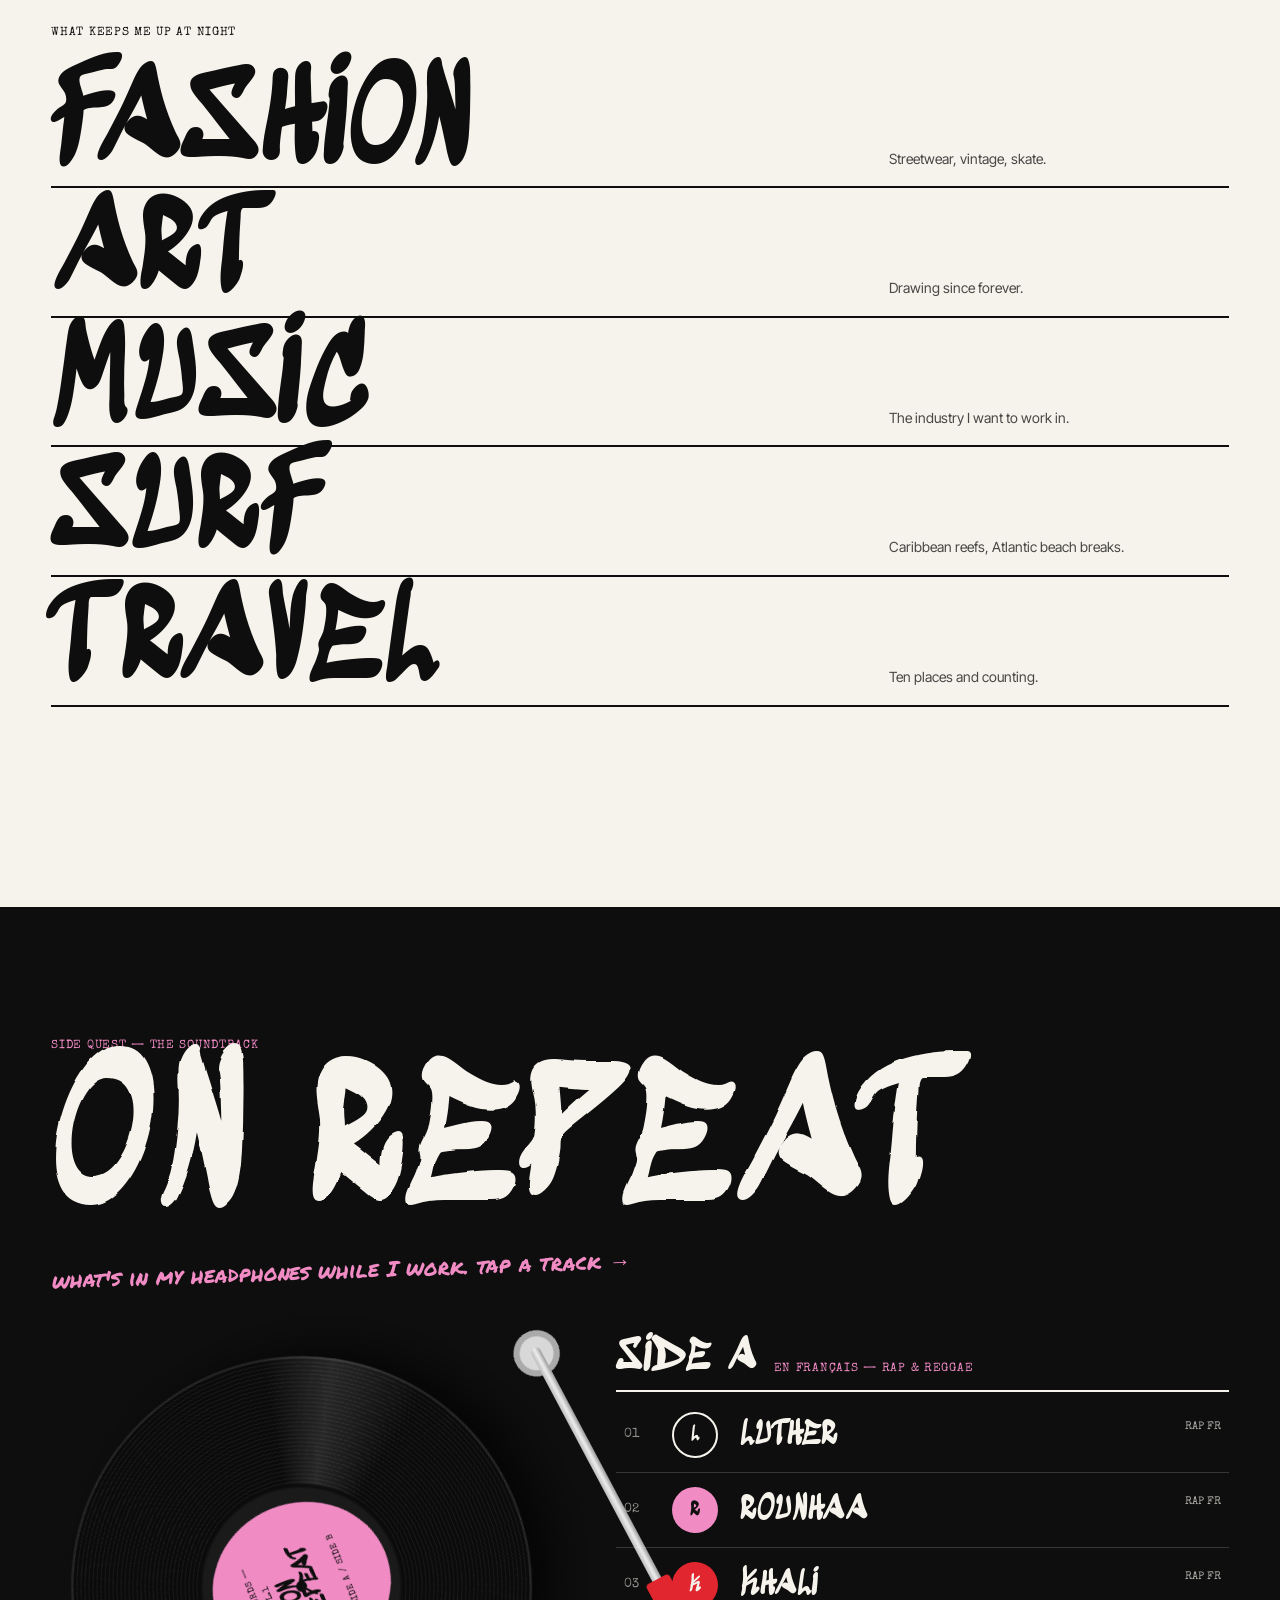
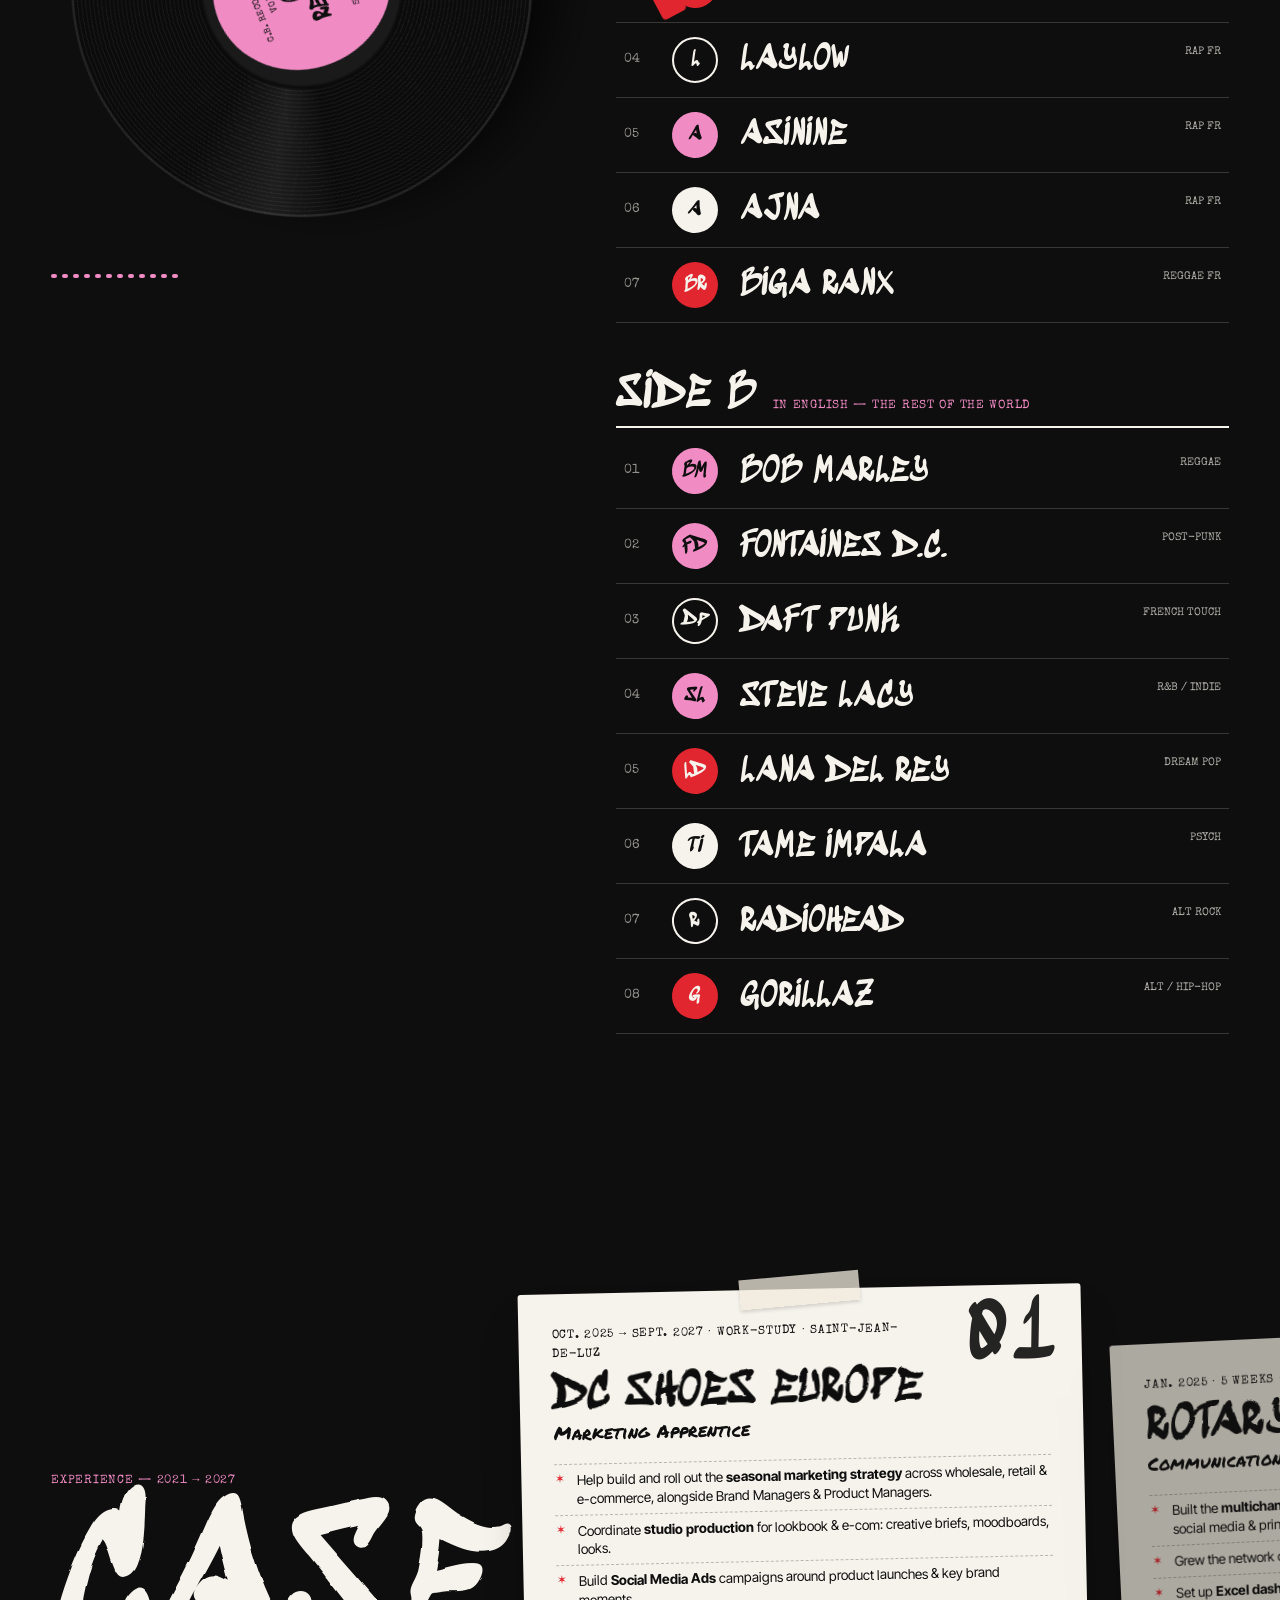
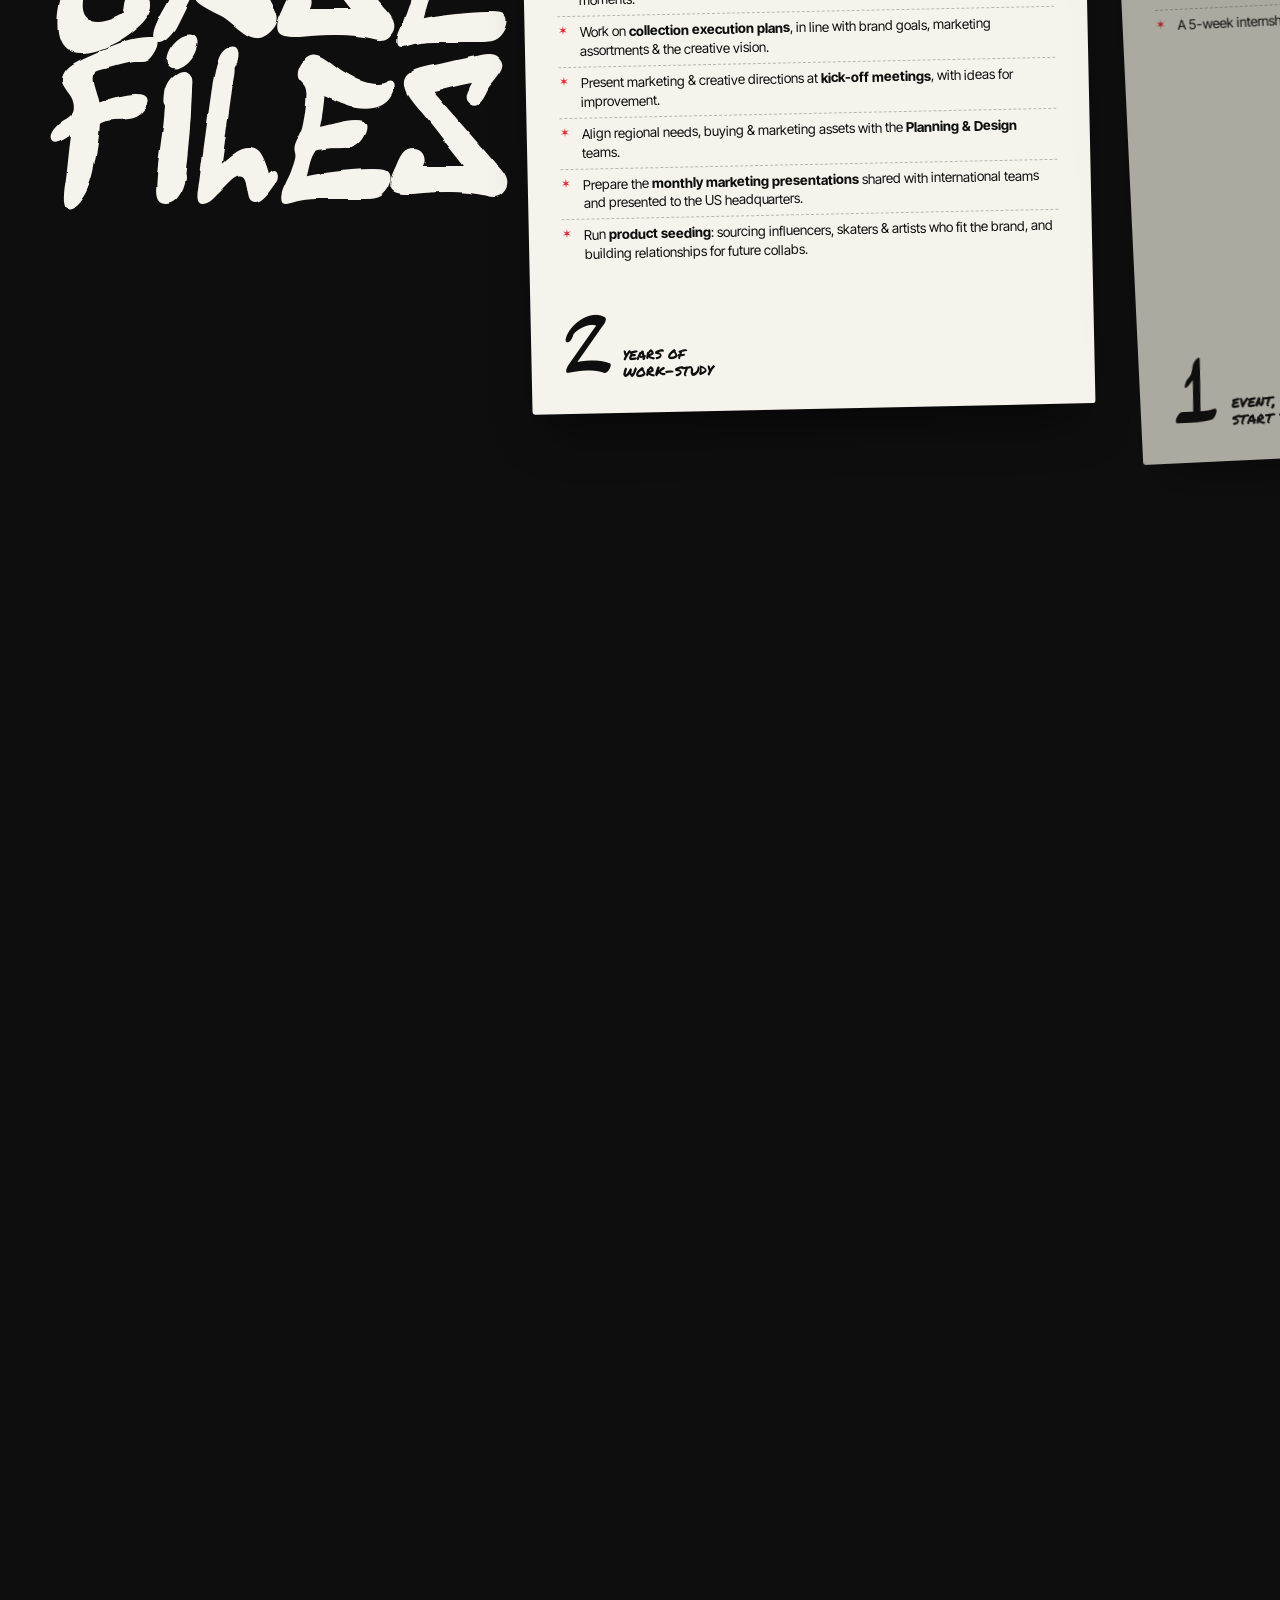
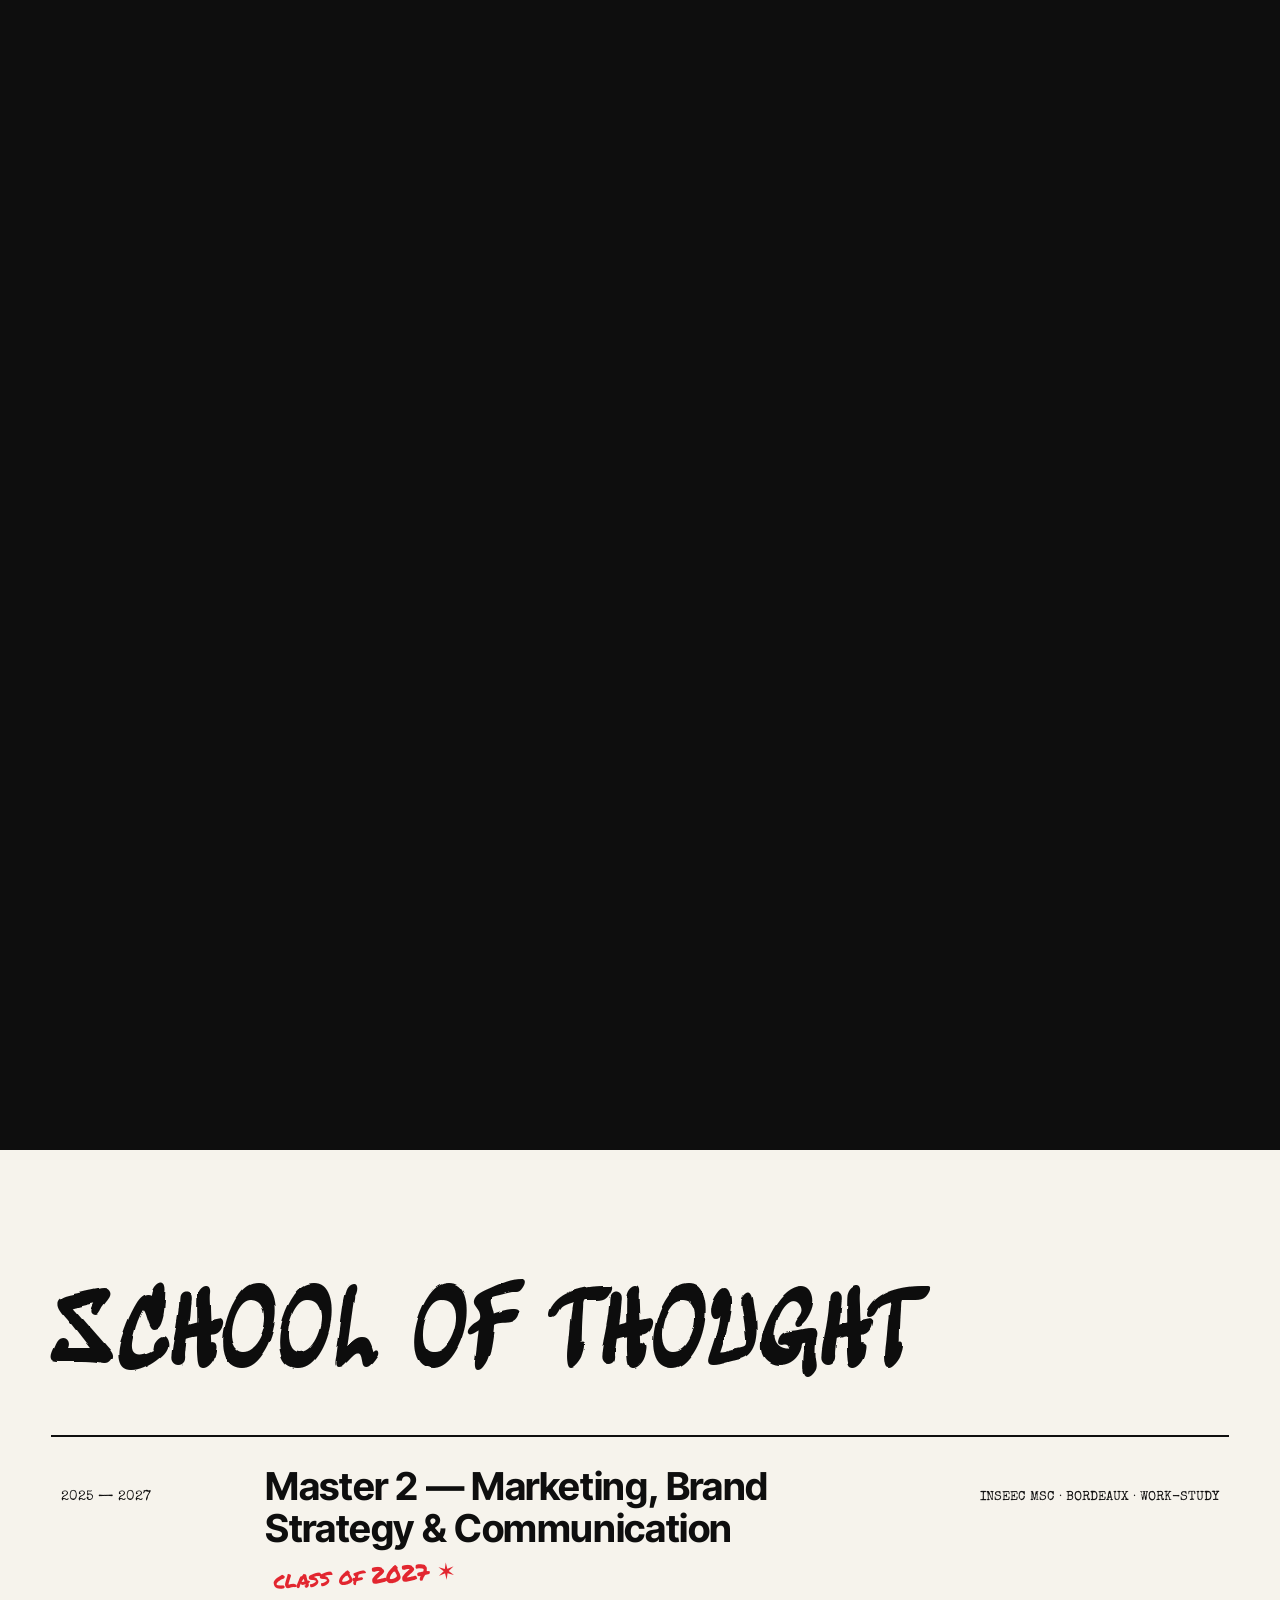
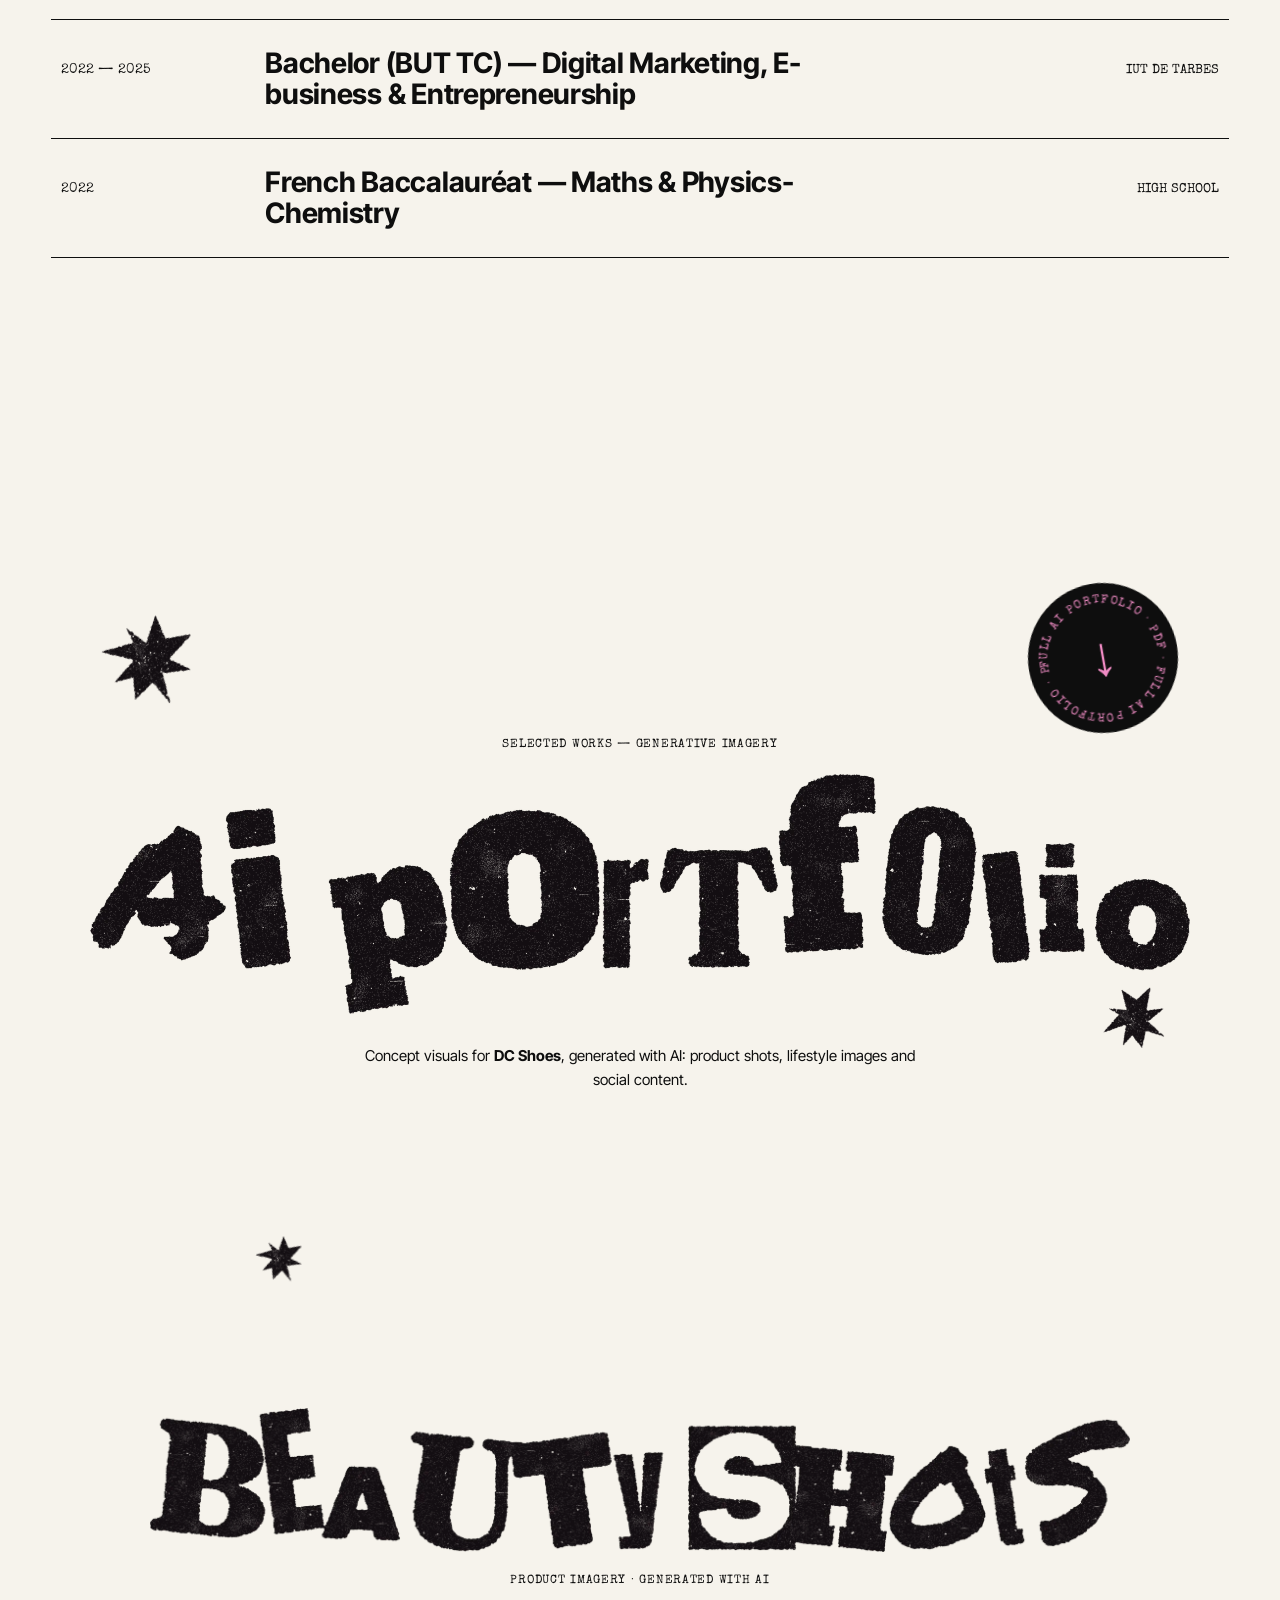
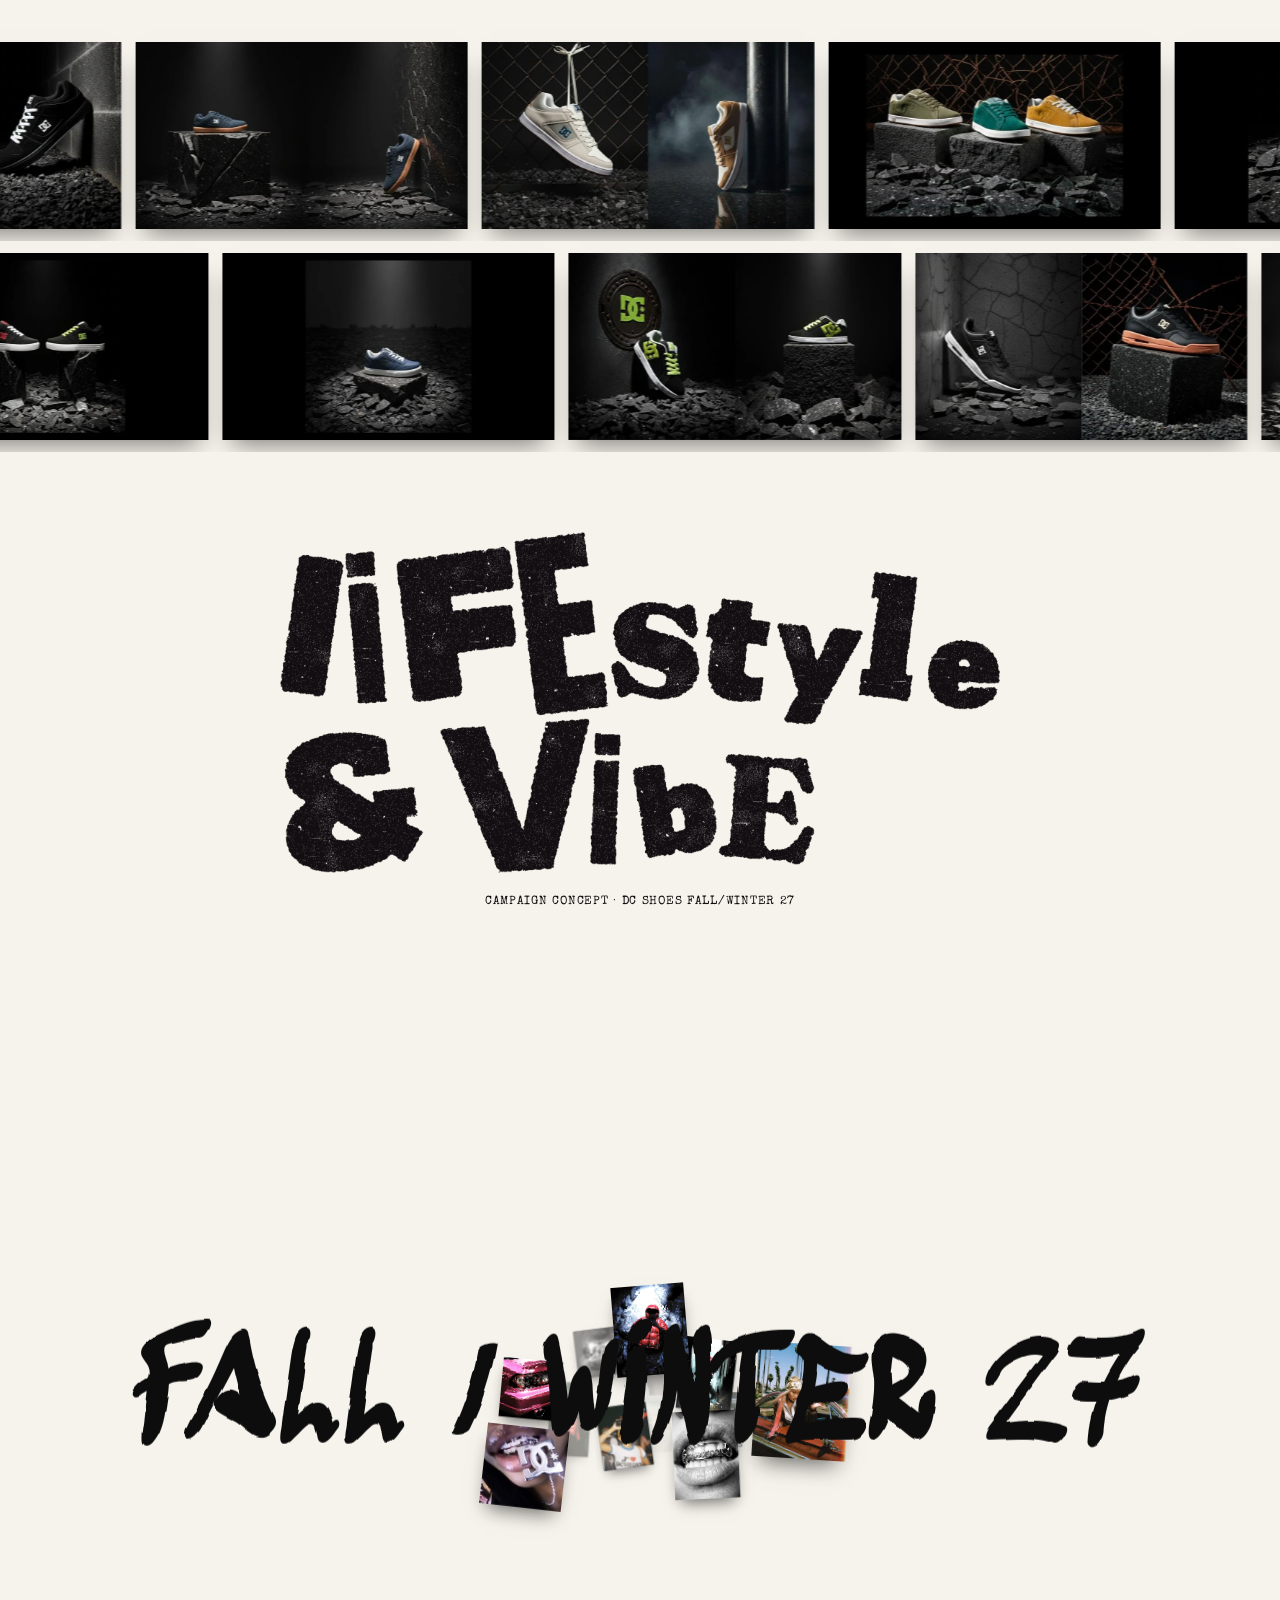
==== commit 15dab379: "Saint-Martin photo, artist badges in playlist Co-Authored-By: Claude Opus 5.5 <noreply@anthropic.com" ====
--- a/index.html
+++ b/index.html
@@ -123,10 +123,7 @@
     </div>
     <div class="ch-body">
       <p class="lead">Eleven years in <b>Saint-Martin, French West Indies</b>: turquoise water, three languages a day and music coming out of every car window. My eye for colour and my love for reggae and rap start there.</p>
-      <div class="island-card">
-        <div class="sea"><svg viewBox="0 0 600 200" preserveAspectRatio="none"><path class="wave w1" d="M0 120 Q75 90 150 120 T300 120 T450 120 T600 120 V200 H0Z"/><path class="wave w2" d="M0 140 Q75 115 150 140 T300 140 T450 140 T600 140 V200 H0Z"/></svg></div>
-        <div class="sun"></div>
-      </div>
+      <figure class="torn island-img"><img width="2200" height="1466" src="assets/img/me/stmartin.webp" alt="Childhood on a beach in Saint-Martin" loading="lazy"></figure>
       </div>
   </div>
 
--- a/assets/css/style.css
+++ b/assets/css/style.css
@@ -158,6 +158,7 @@
 .wave.w1{fill:#16a3b5}
 .wave.w2{fill:#0a6f8f}
 .island-txt{position:absolute;left:24px;bottom:18px;color:var(--paper);font-size:clamp(22px,2.4vw,38px);line-height:1;z-index:2;transform:rotate(-3deg)}
+.island-img{margin:40px 0 10px;transform:rotate(-1.5deg)}
 .island-list{list-style:none;border-top:2px solid var(--ink);max-width:560px}
 .island-list li{padding:12px 0;border-bottom:1px solid rgba(0,0,0,.25);display:grid;grid-template-columns:120px 1fr;gap:12px}
 .island-list b{font-family:var(--type);font-weight:400;font-size:12px;text-transform:uppercase;padding-top:3px}
@@ -195,8 +196,14 @@
 .side-title .type-label{color:var(--pink)}
 .tracks ol{list-style:none;counter-reset:t}
 .track{counter-increment:t}
-.track a{display:grid;grid-template-columns:44px 1fr auto;align-items:center;gap:14px;padding:14px 8px;border-bottom:1px solid rgba(246,243,236,.18);text-decoration:none;transition:background .25s,padding .35s cubic-bezier(.2,.8,.2,1),color .25s}
+.track a{display:grid;grid-template-columns:34px 54px 1fr auto;align-items:center;gap:14px;padding:14px 8px;border-bottom:1px solid rgba(246,243,236,.18);text-decoration:none;transition:background .25s,padding .35s cubic-bezier(.2,.8,.2,1),color .25s}
 .track a::before{content:counter(t,decimal-leading-zero);font-family:var(--type);font-size:13px;opacity:.6}
+.t-badge{width:46px;height:46px;border-radius:50%;display:grid;place-items:center;font-family:var(--brush);font-size:20px;line-height:1;transform:rotate(var(--r,0deg));transition:transform .4s cubic-bezier(.2,.8,.2,1)}
+.t-badge.b0{background:var(--pink);color:var(--ink)}
+.t-badge.b1{background:var(--paper);color:var(--ink)}
+.t-badge.b2{background:var(--red);color:var(--paper)}
+.t-badge.b3{background:transparent;color:var(--paper);border:2px solid var(--paper)}
+.track a:hover .t-badge,.track.on .t-badge{transform:rotate(360deg) scale(1.1);background:var(--ink);color:var(--pink);border-color:var(--ink)}
 .track .t-name{font-family:var(--brush);font-size:clamp(26px,2.6vw,44px);line-height:1;text-transform:uppercase}
 .track .t-tag{font-family:var(--type);font-size:11px;text-transform:uppercase;opacity:.7;text-align:right}
 .track .t-tag em{font-style:normal;display:block;color:var(--pink);opacity:0;transform:translateY(6px);transition:.3s}
@@ -382,7 +389,8 @@
   .deck{position:relative;top:0;max-width:340px;margin:0 auto 40px}
   .passions li{grid-template-columns:1fr;gap:0}
   .p-desc{padding-bottom:12px}
-  .track a{grid-template-columns:34px 1fr}
+  .track a{grid-template-columns:28px 46px 1fr}
+  .t-badge{width:38px;height:38px;font-size:17px}
   .track .t-tag{display:none}
   .work-pin{height:auto;padding:90px 0 60px}
   .work-track{flex-direction:column;align-items:stretch;transform:none!important}
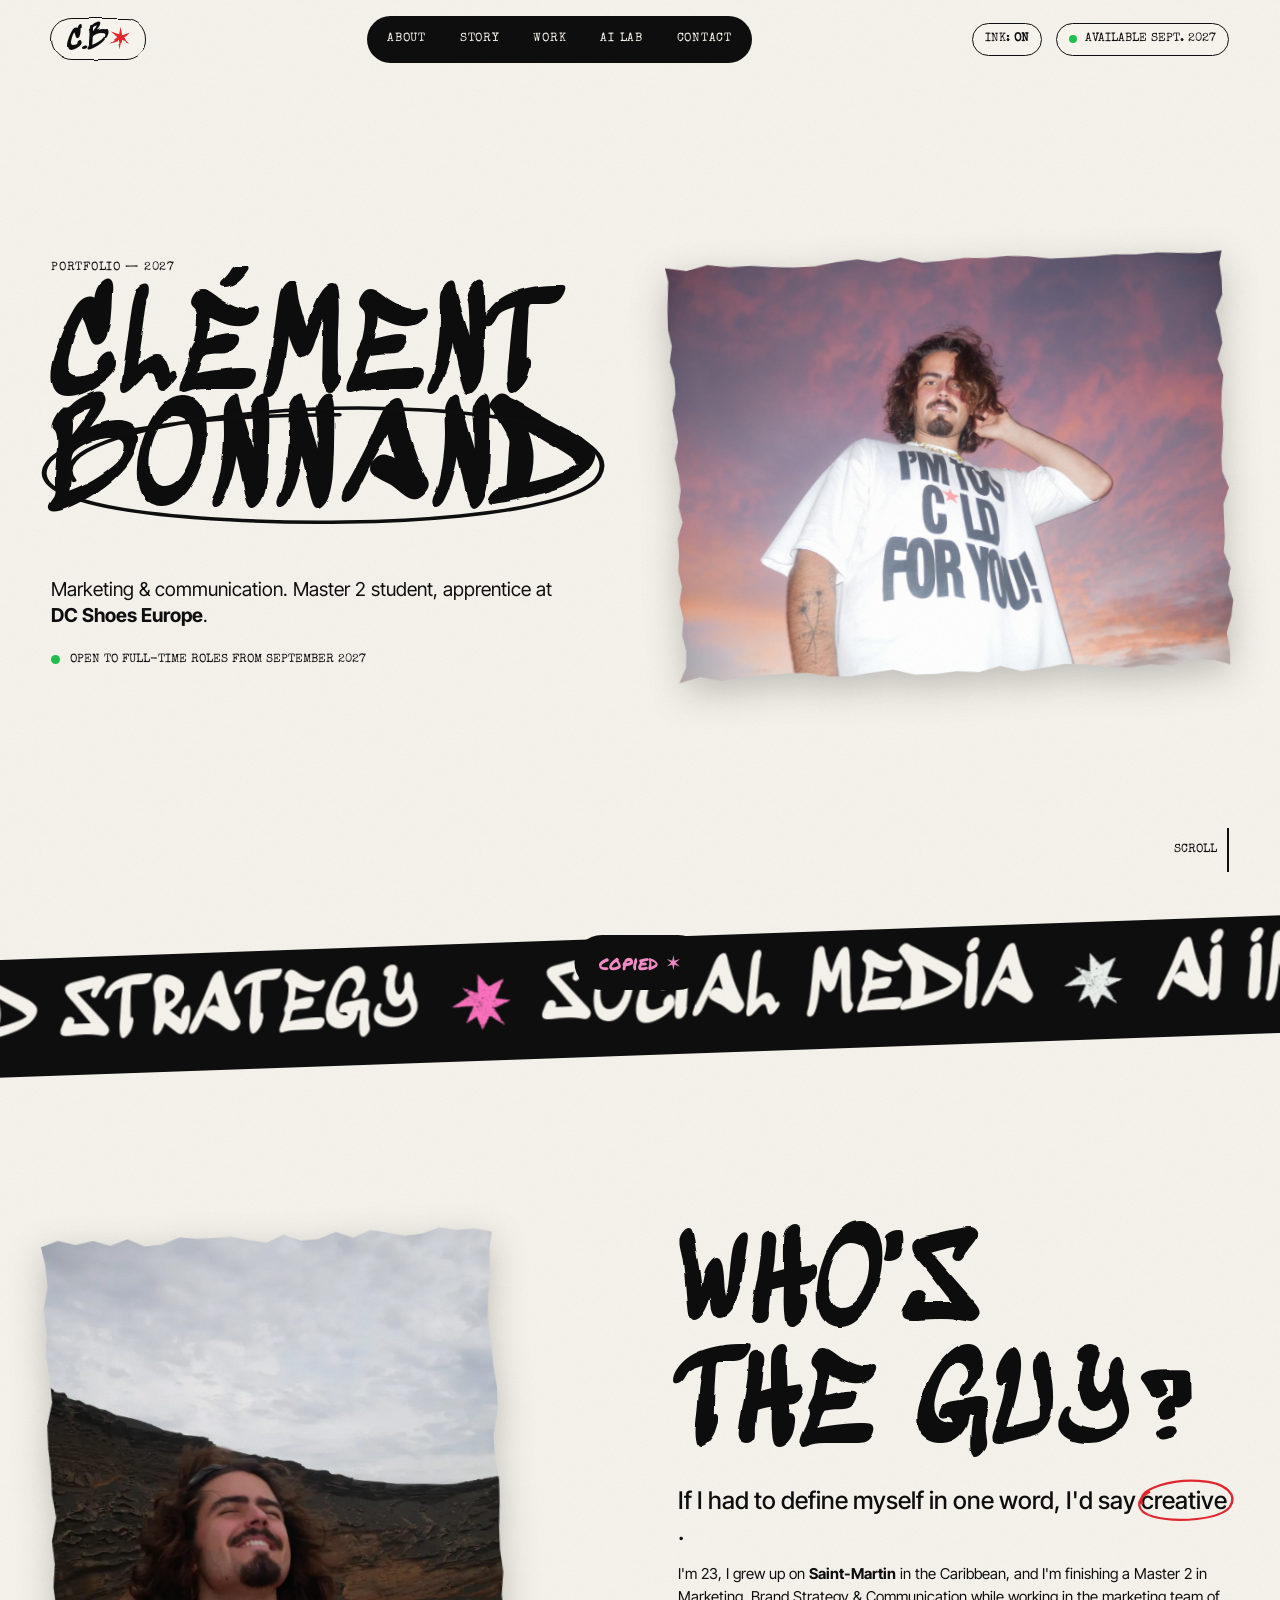
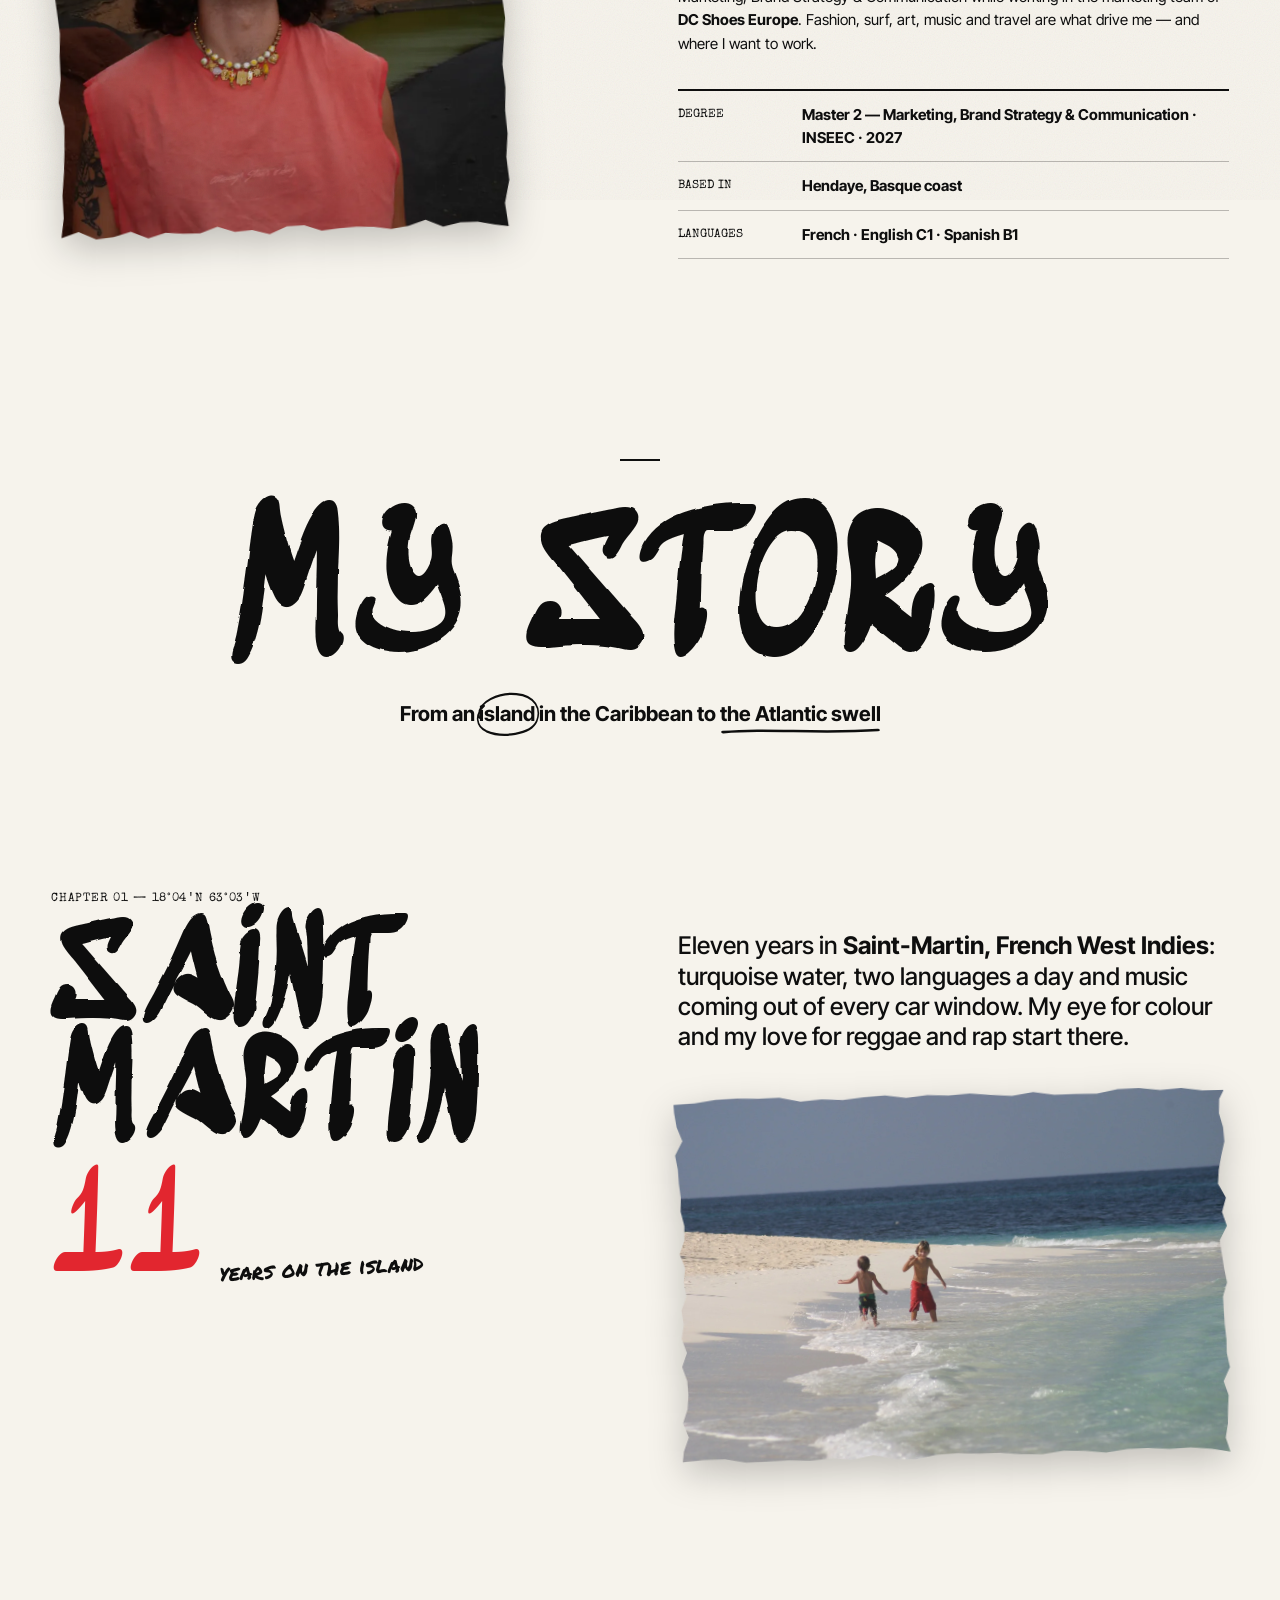
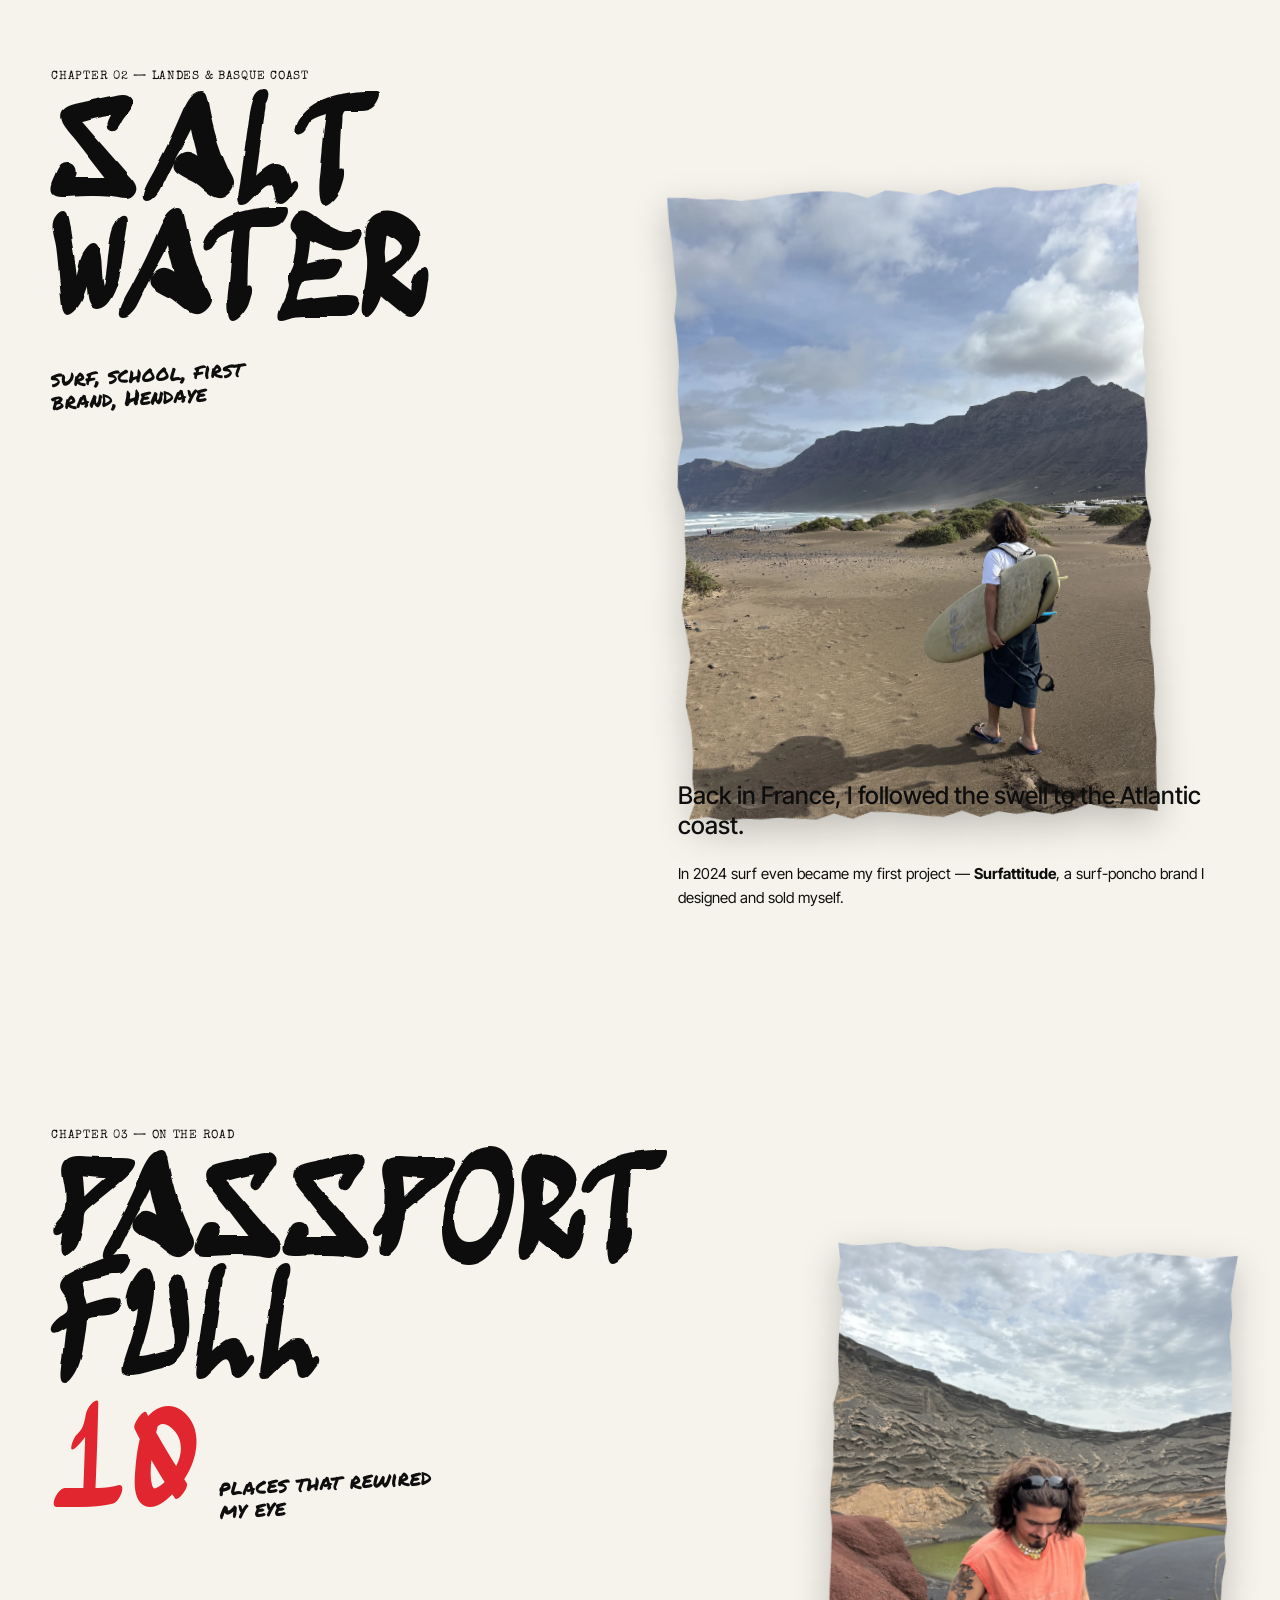
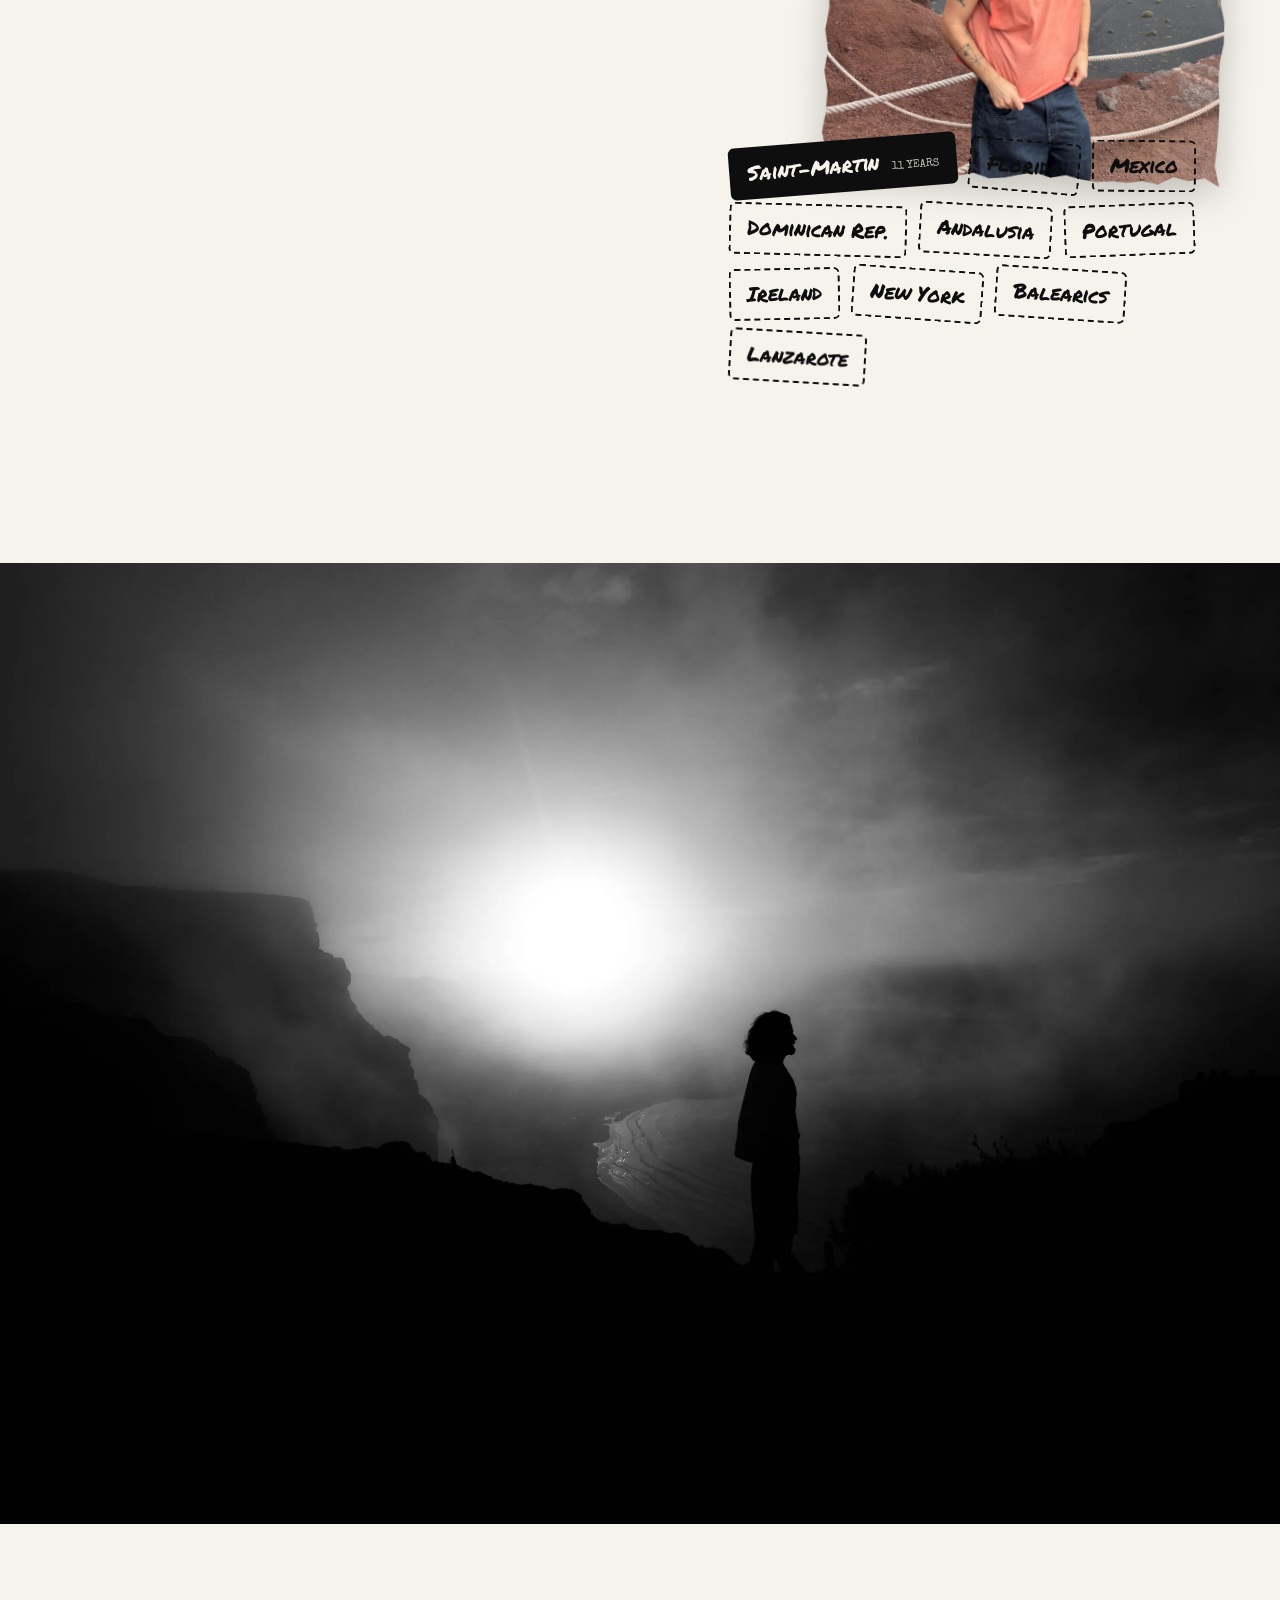
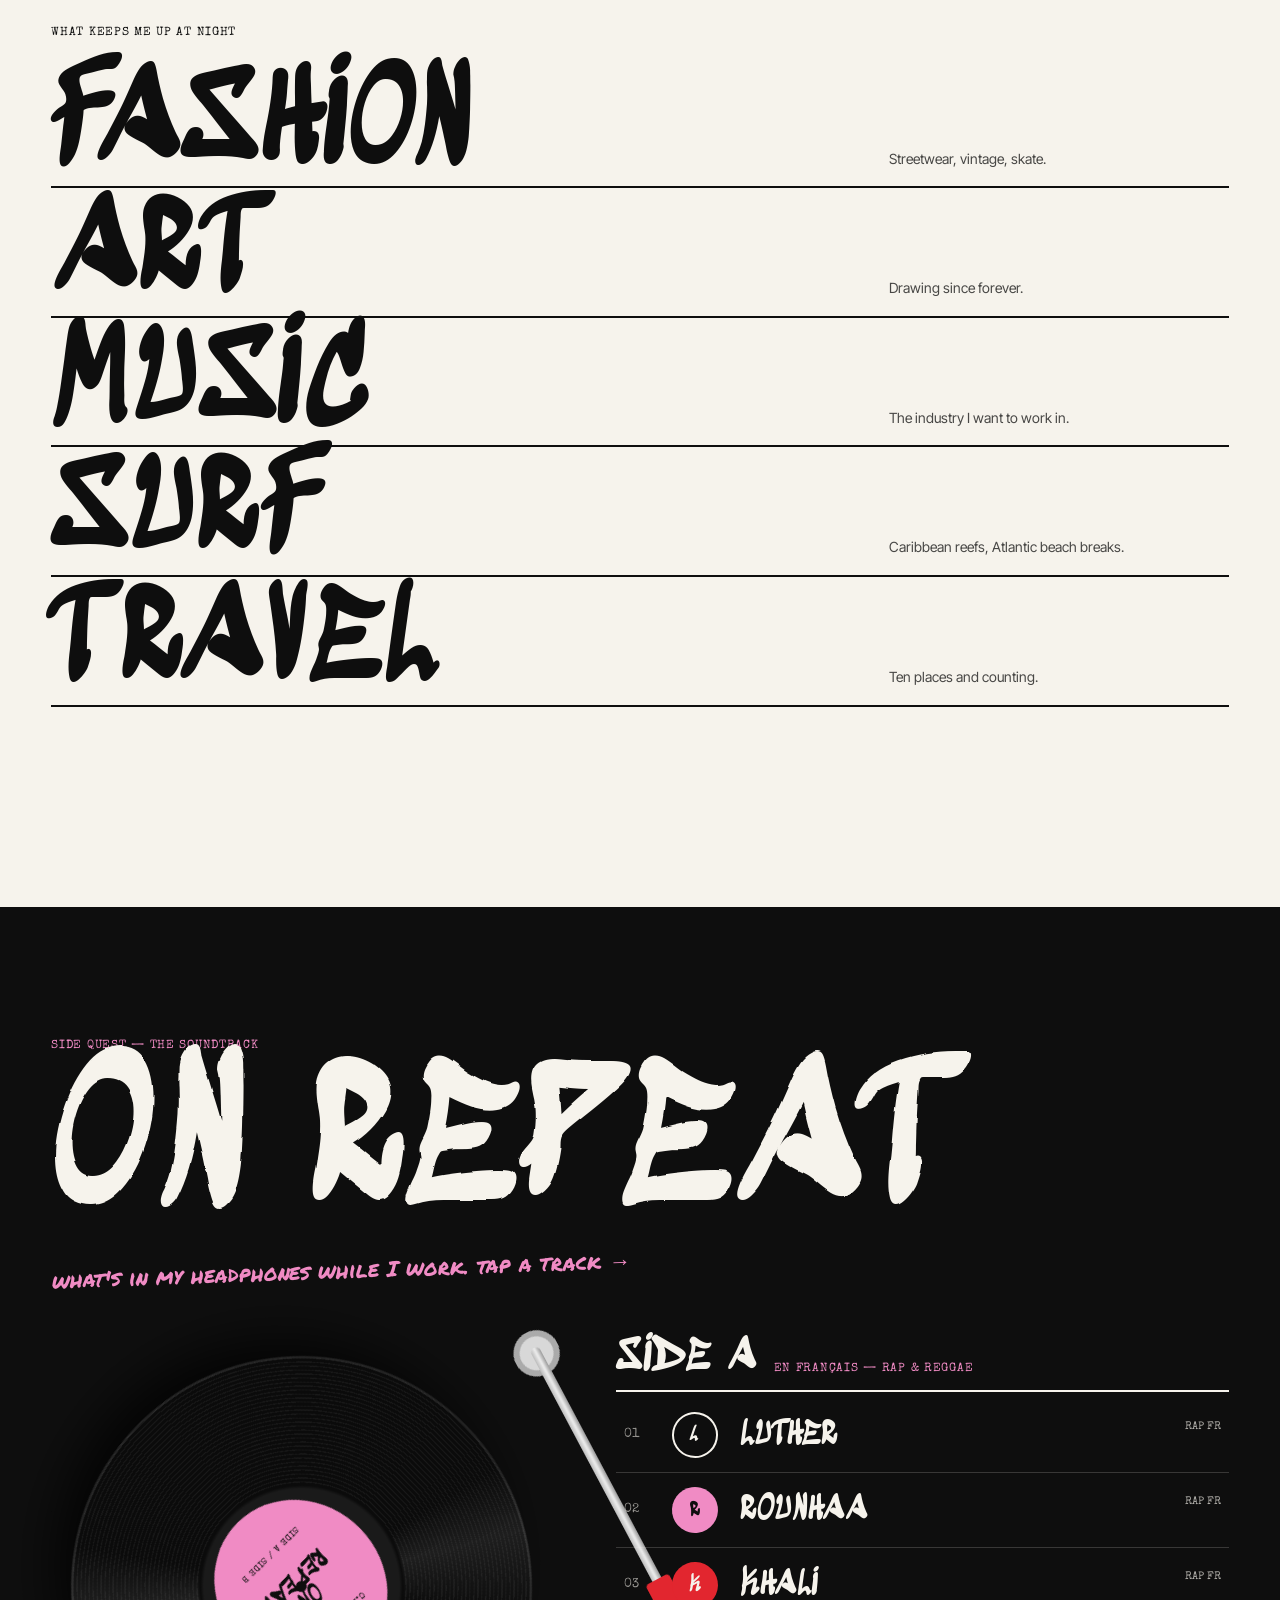
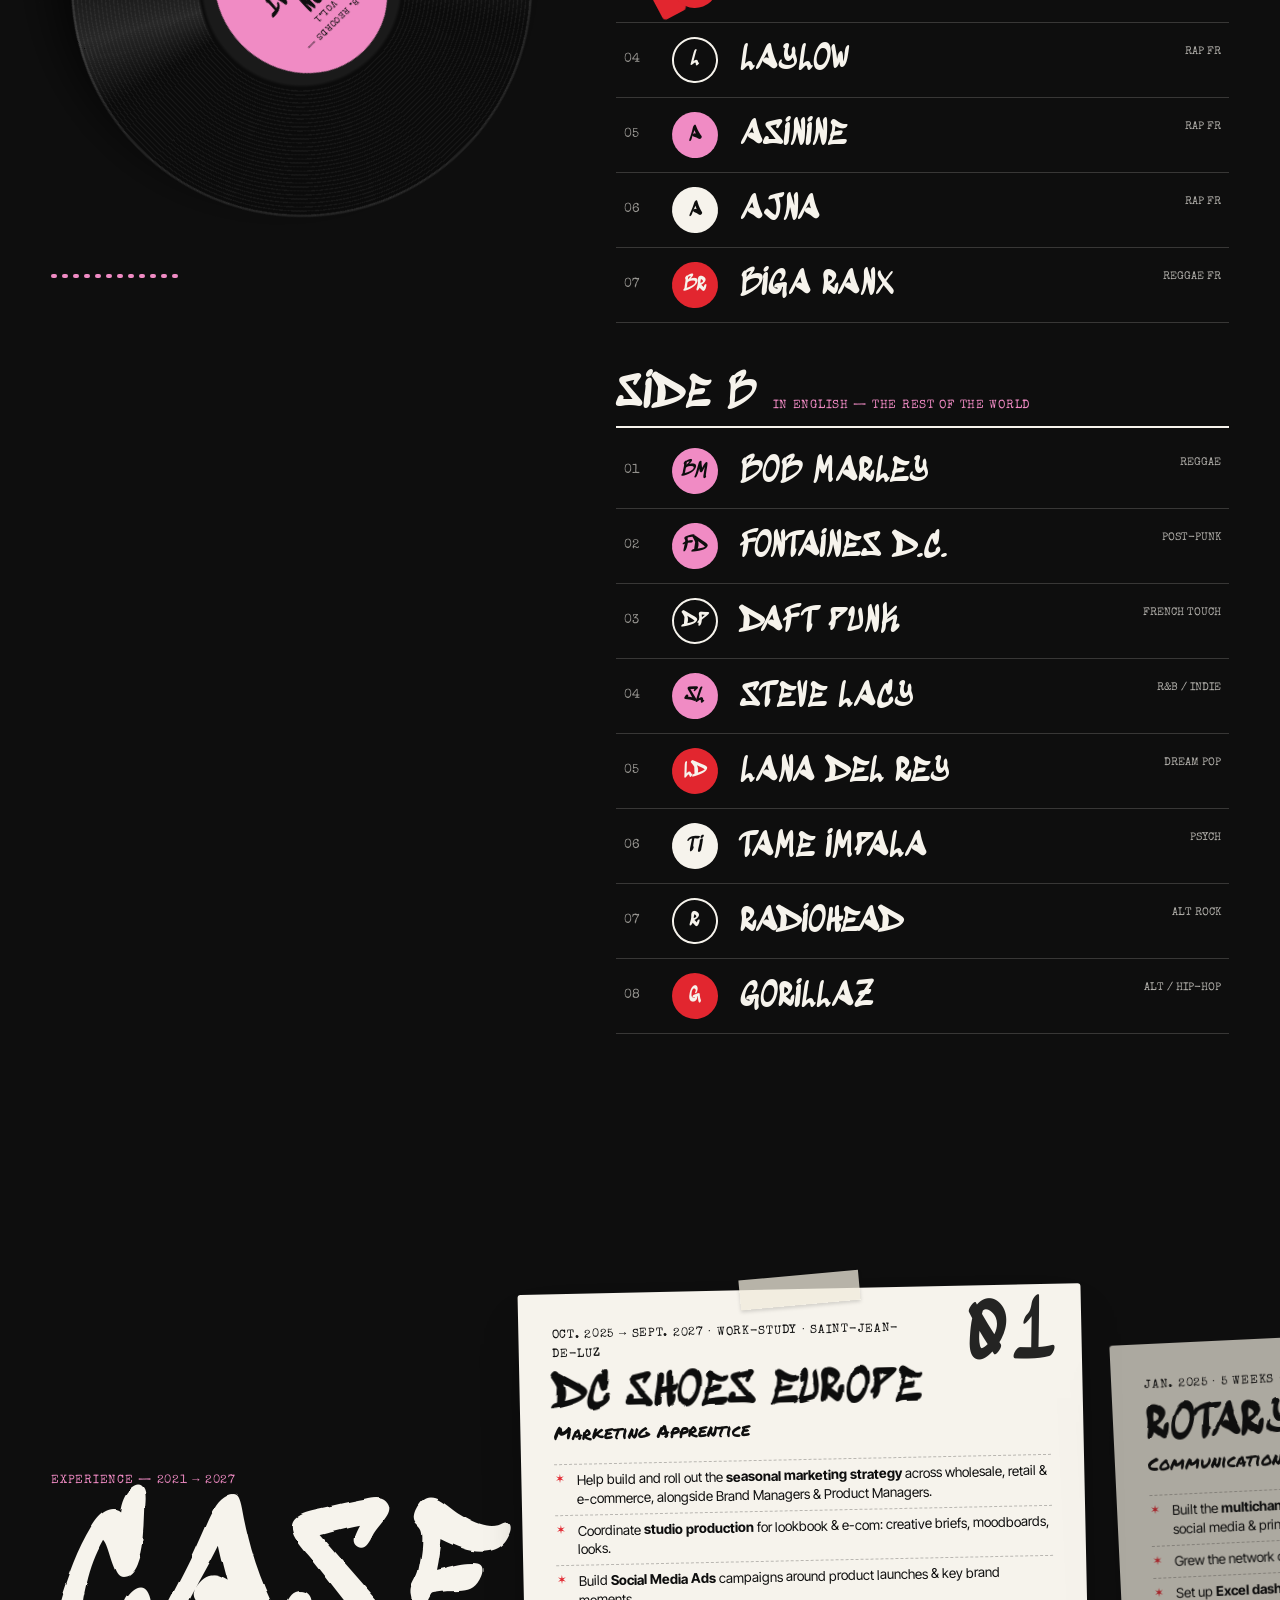
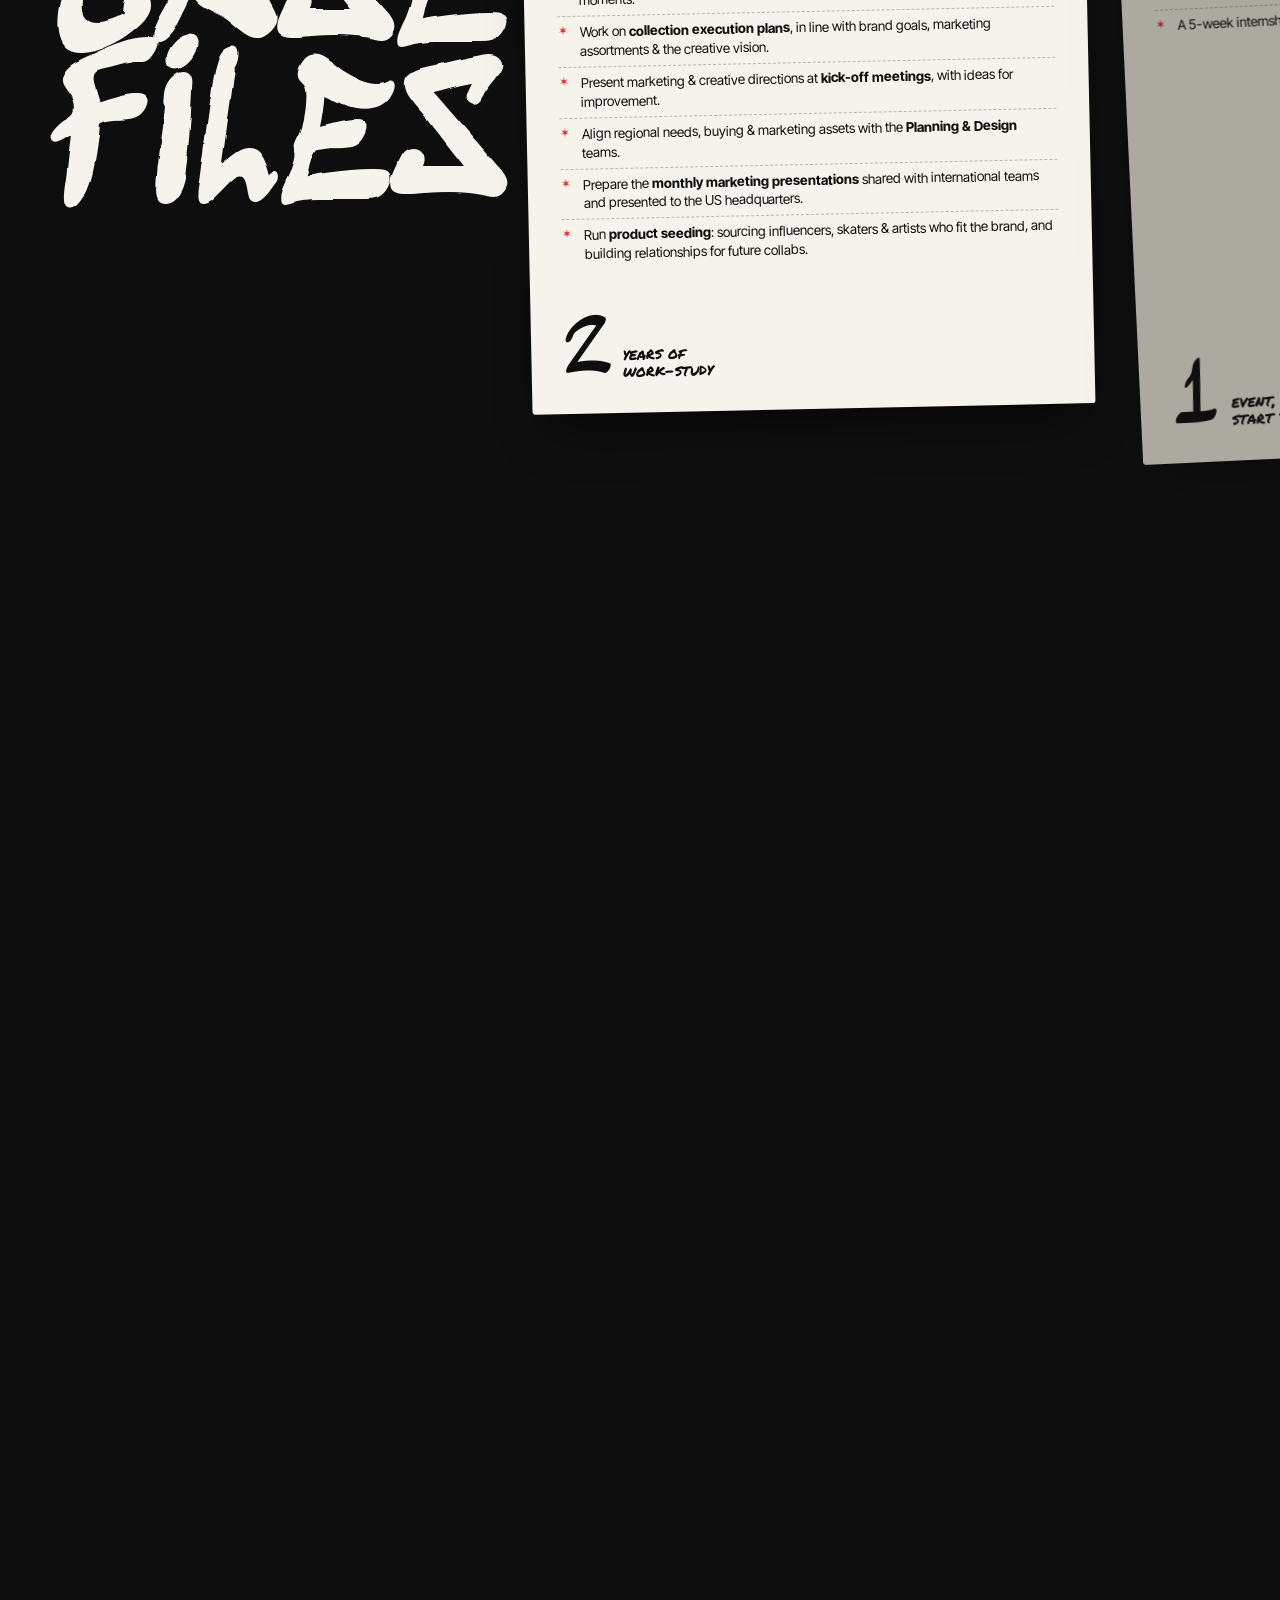
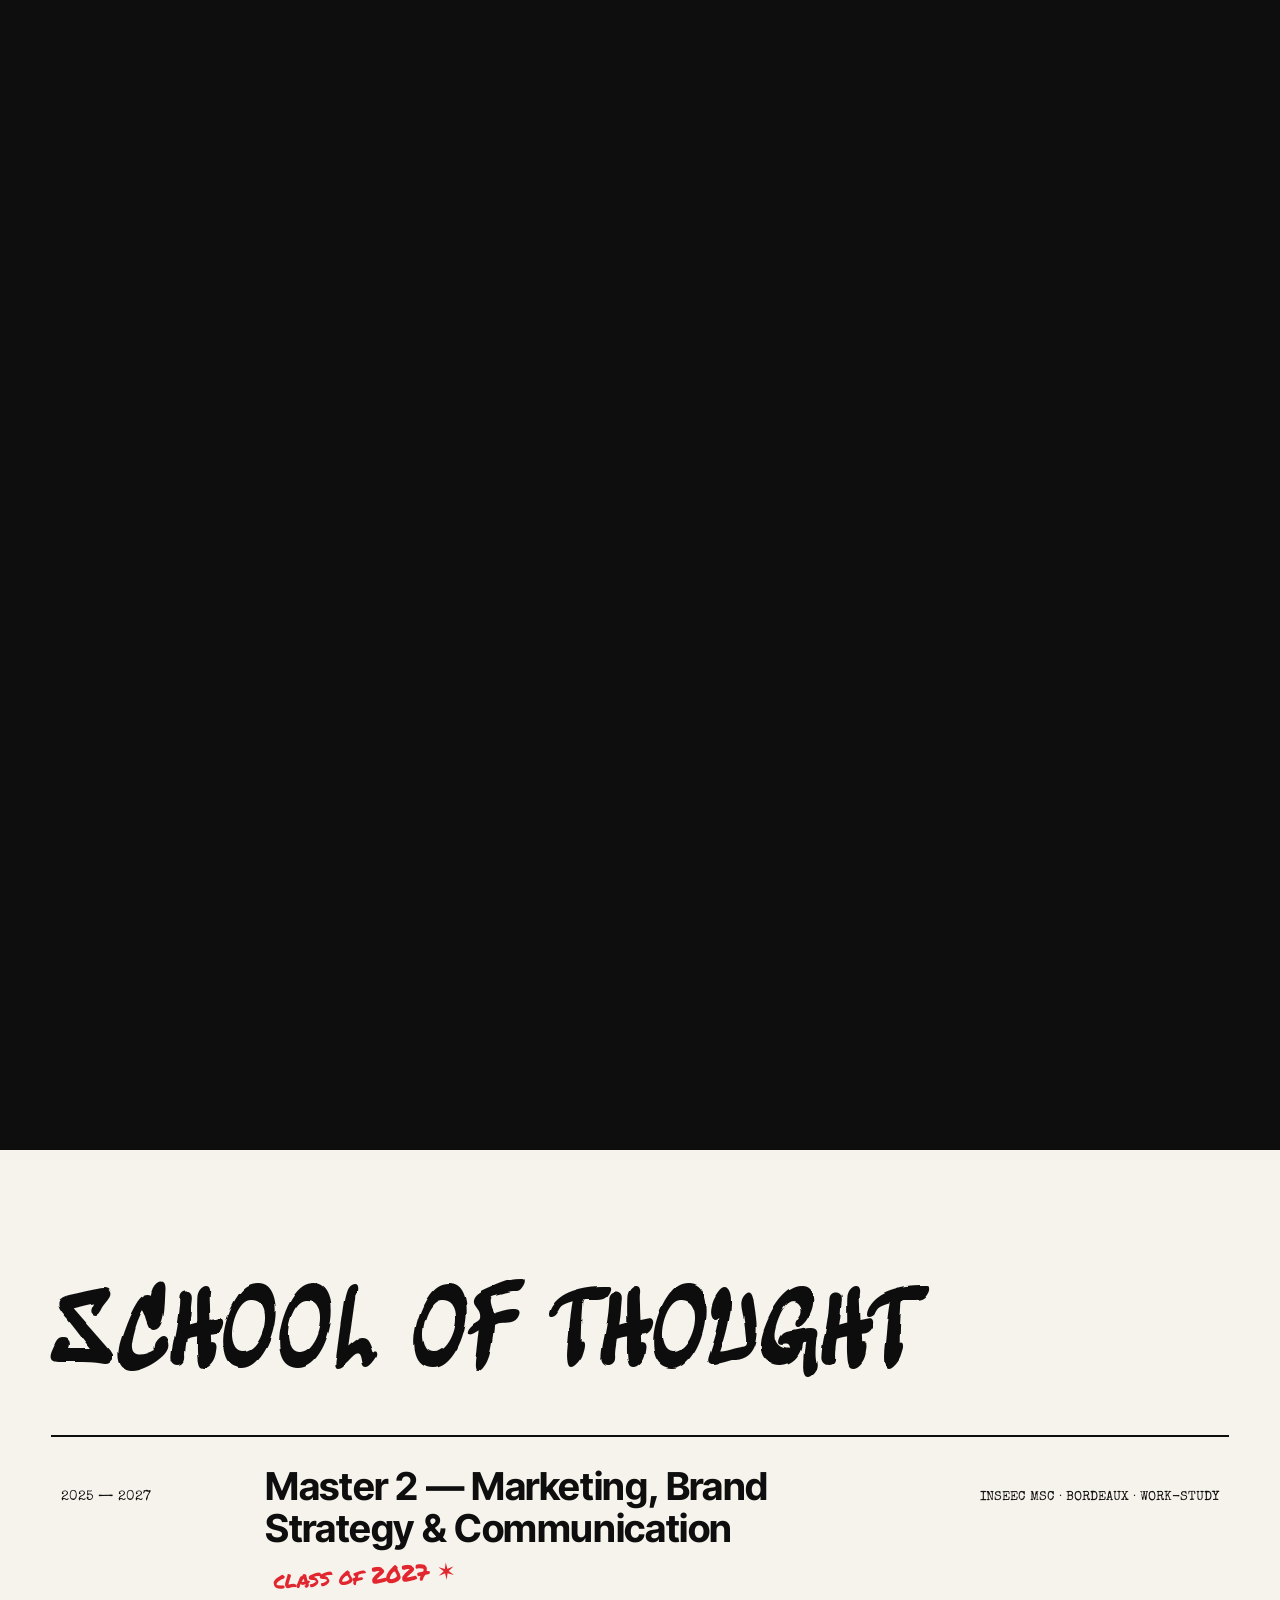
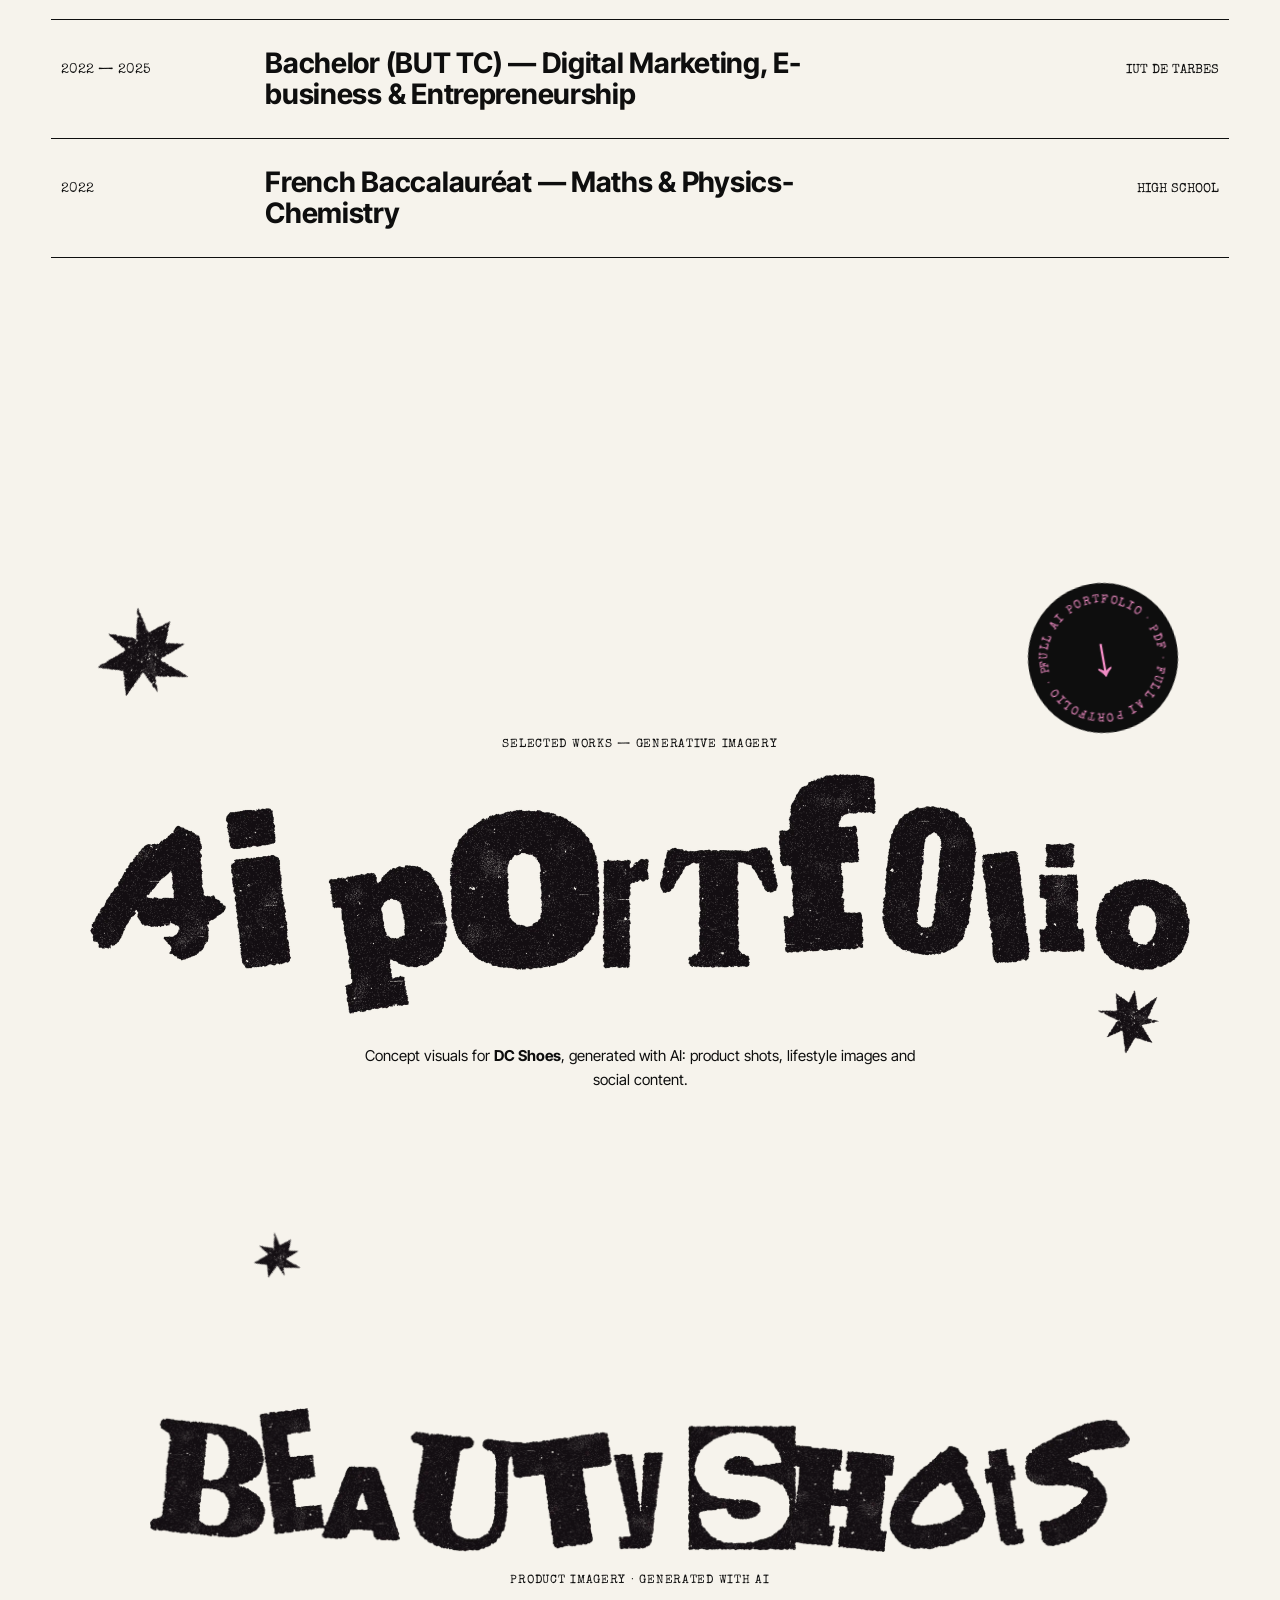
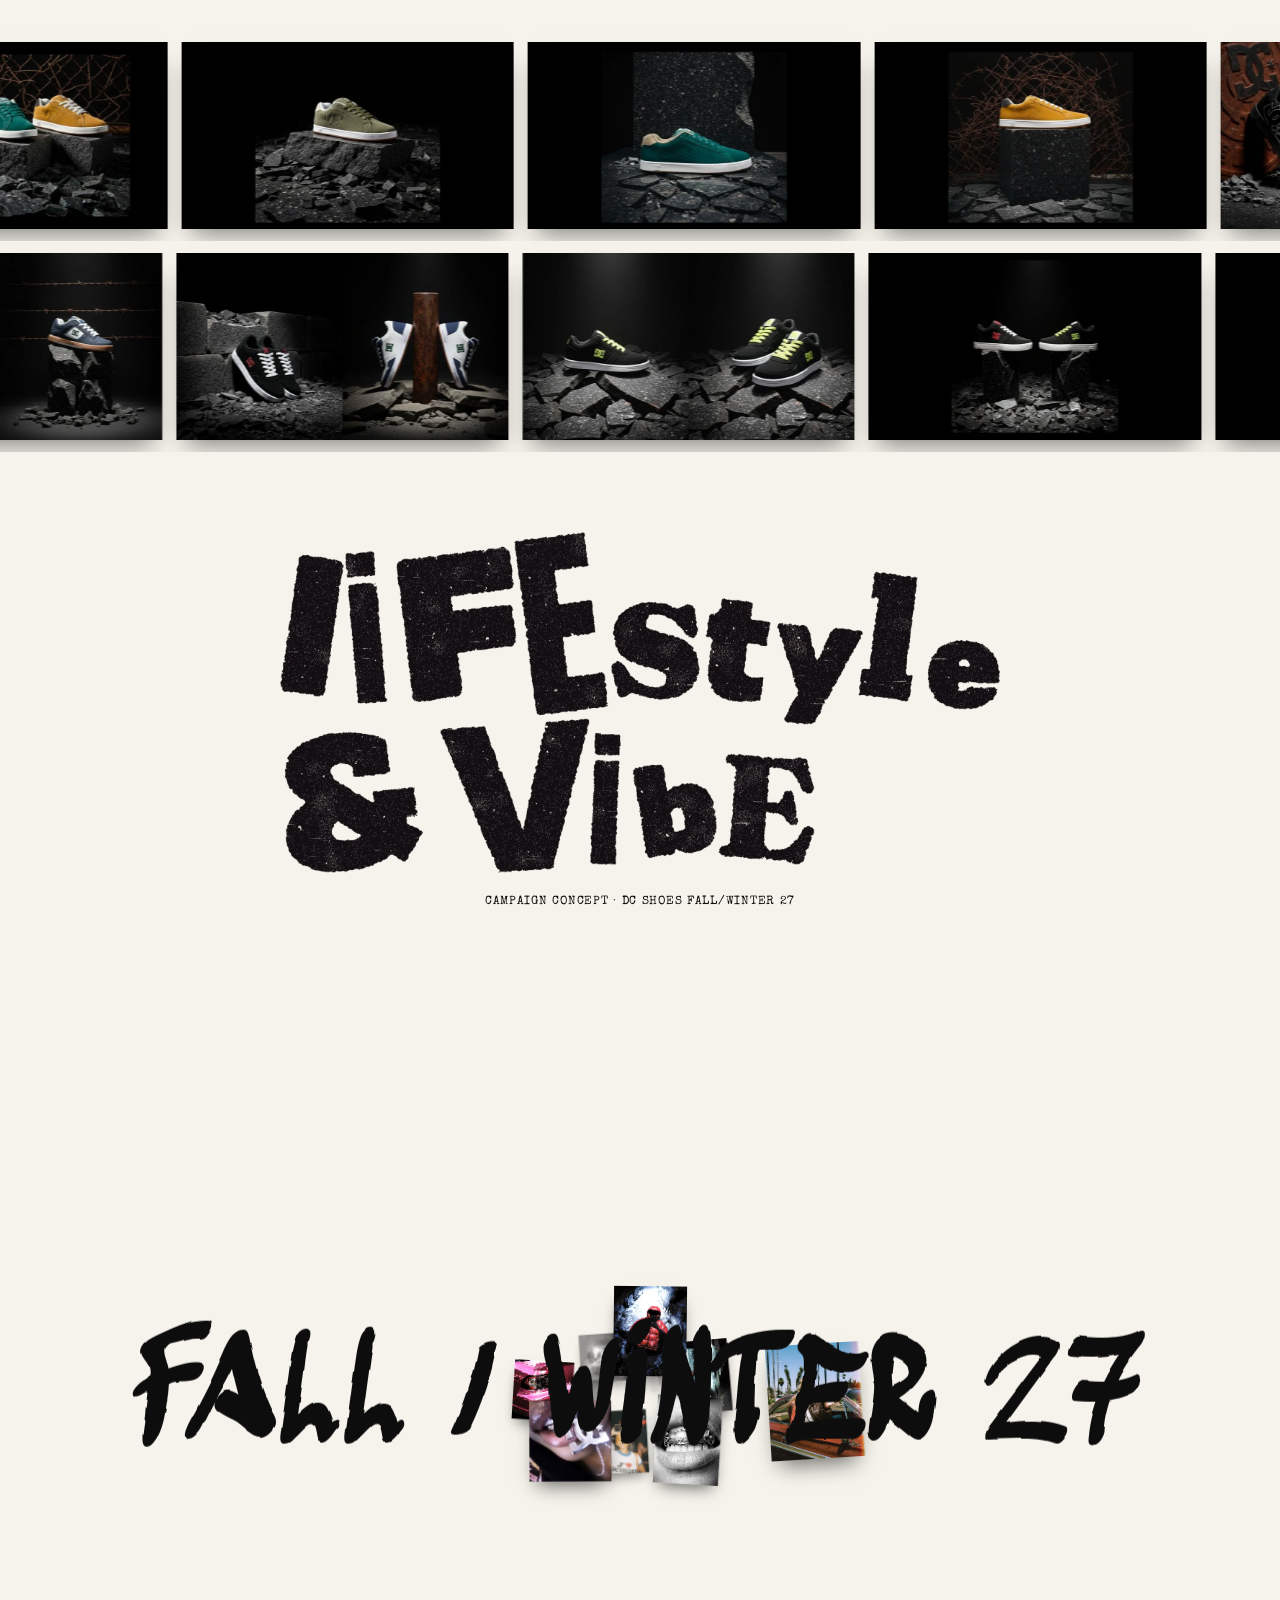
==== commit 1fb6d6a3: "Fix languages count in Saint-Martin chapter Co-Authored-By: Claude Opus 5.5 <noreply@anthropic.com> " ====
--- a/index.html
+++ b/index.html
@@ -122,7 +122,7 @@
       <p class="ch-years"><span class="count" data-count="11">0</span><span class="marker">years on the island</span></p>
     </div>
     <div class="ch-body">
-      <p class="lead">Eleven years in <b>Saint-Martin, French West Indies</b>: turquoise water, three languages a day and music coming out of every car window. My eye for colour and my love for reggae and rap start there.</p>
+      <p class="lead">Eleven years in <b>Saint-Martin, French West Indies</b>: turquoise water, two languages a day and music coming out of every car window. My eye for colour and my love for reggae and rap start there.</p>
       <figure class="torn island-img"><img width="2200" height="1466" src="assets/img/me/stmartin.webp" alt="Childhood on a beach in Saint-Martin" loading="lazy"></figure>
       </div>
   </div>
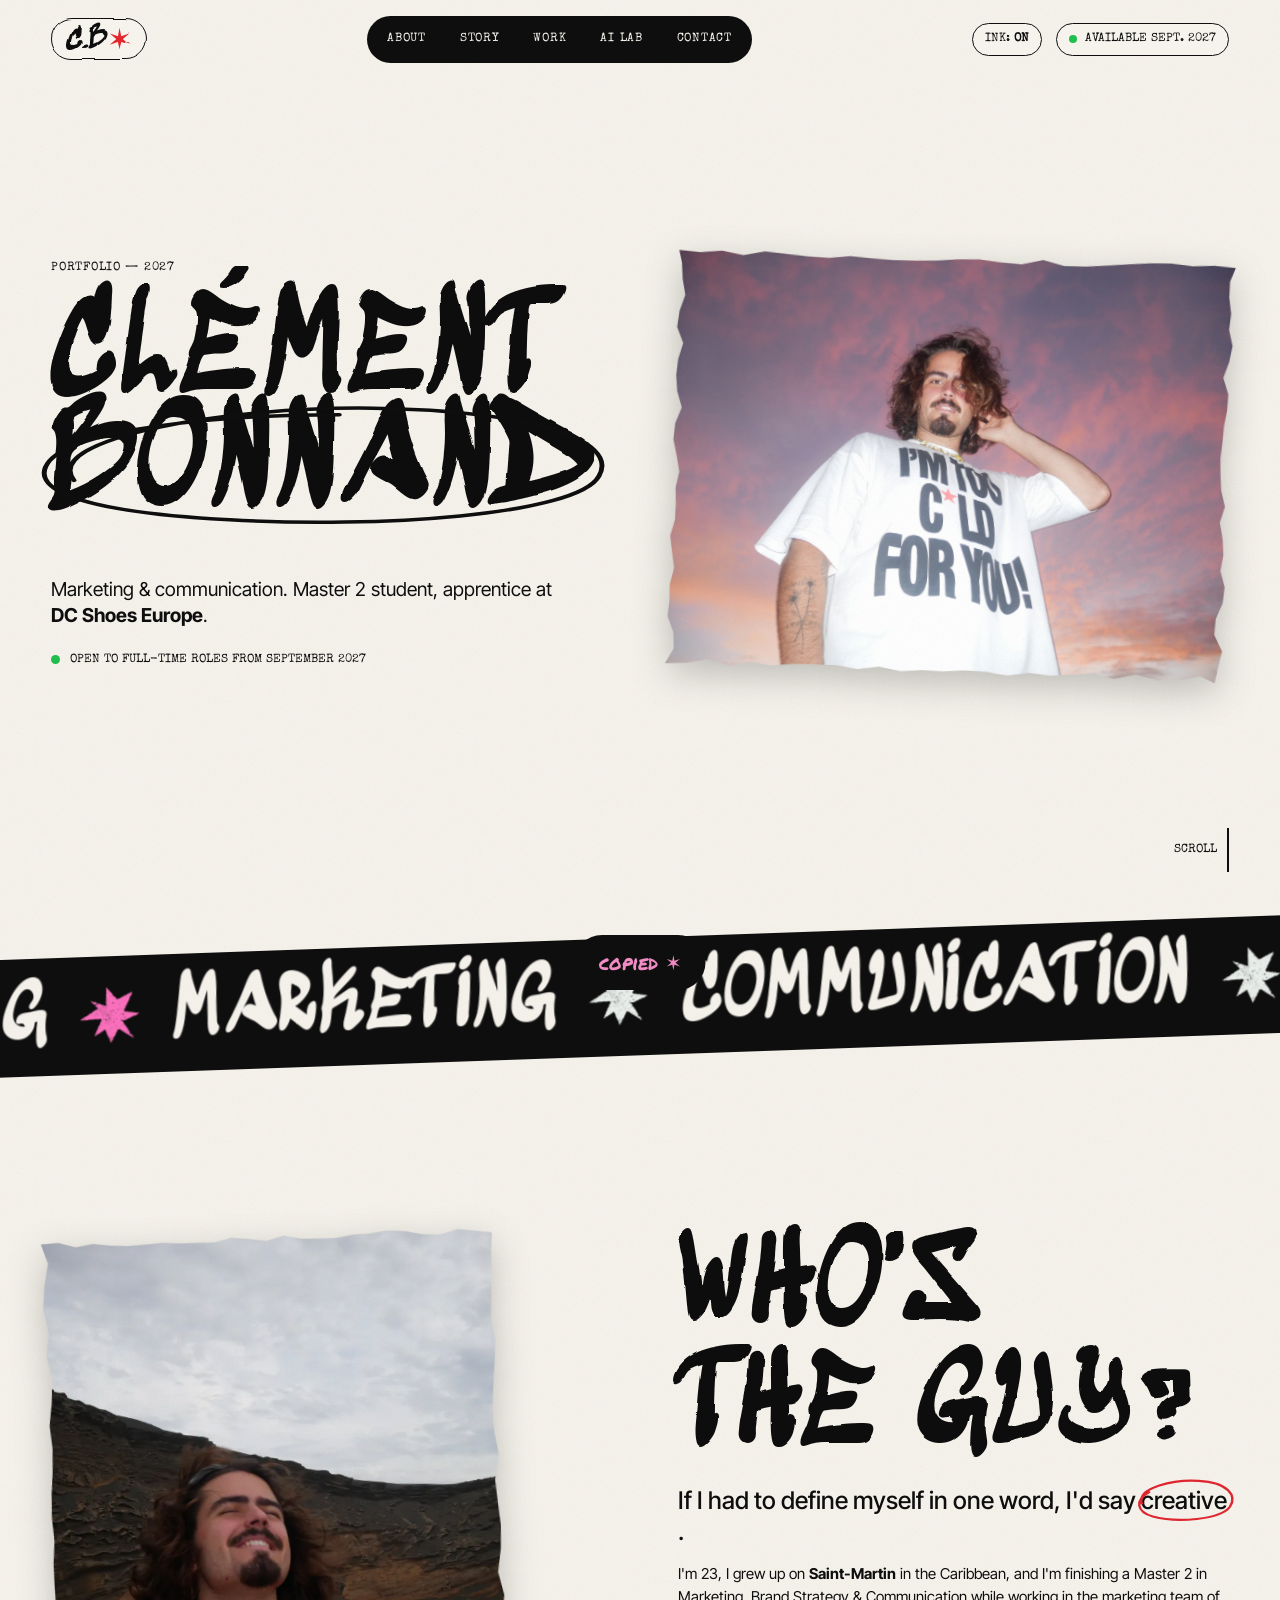
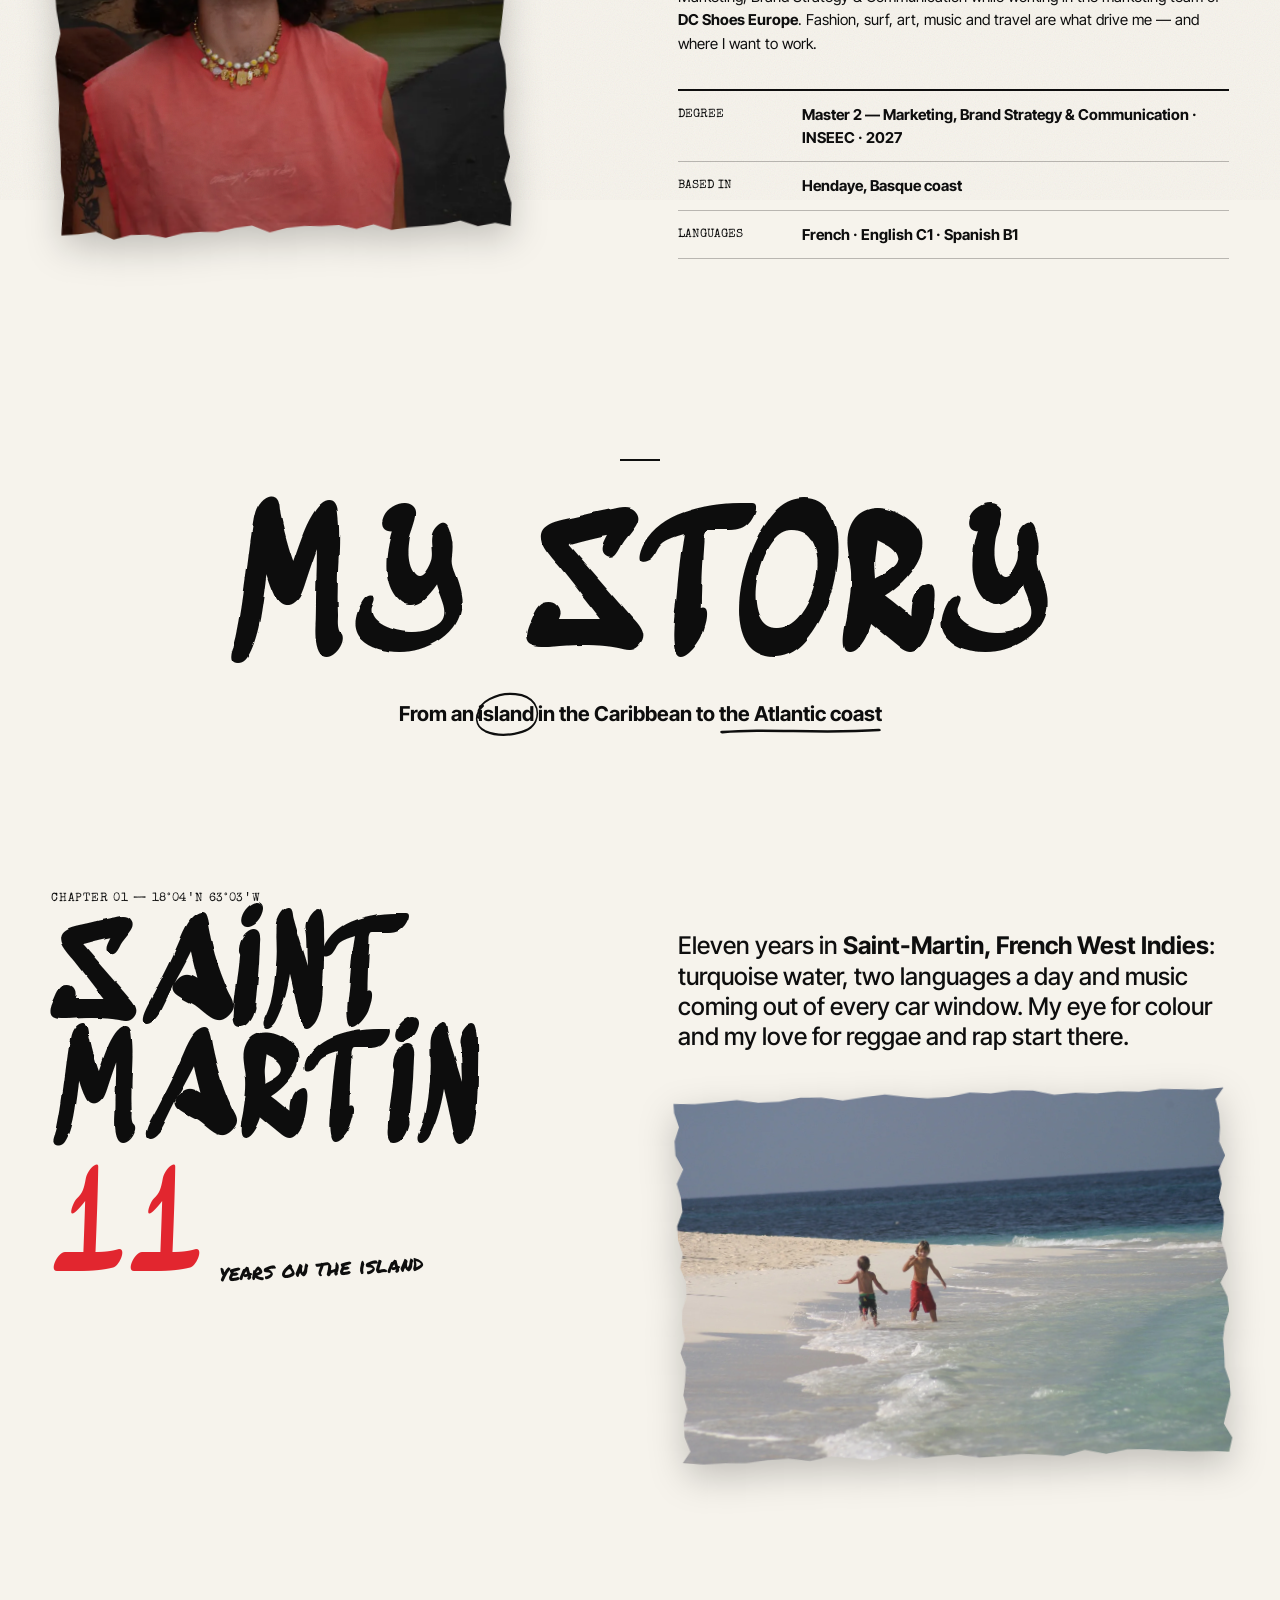
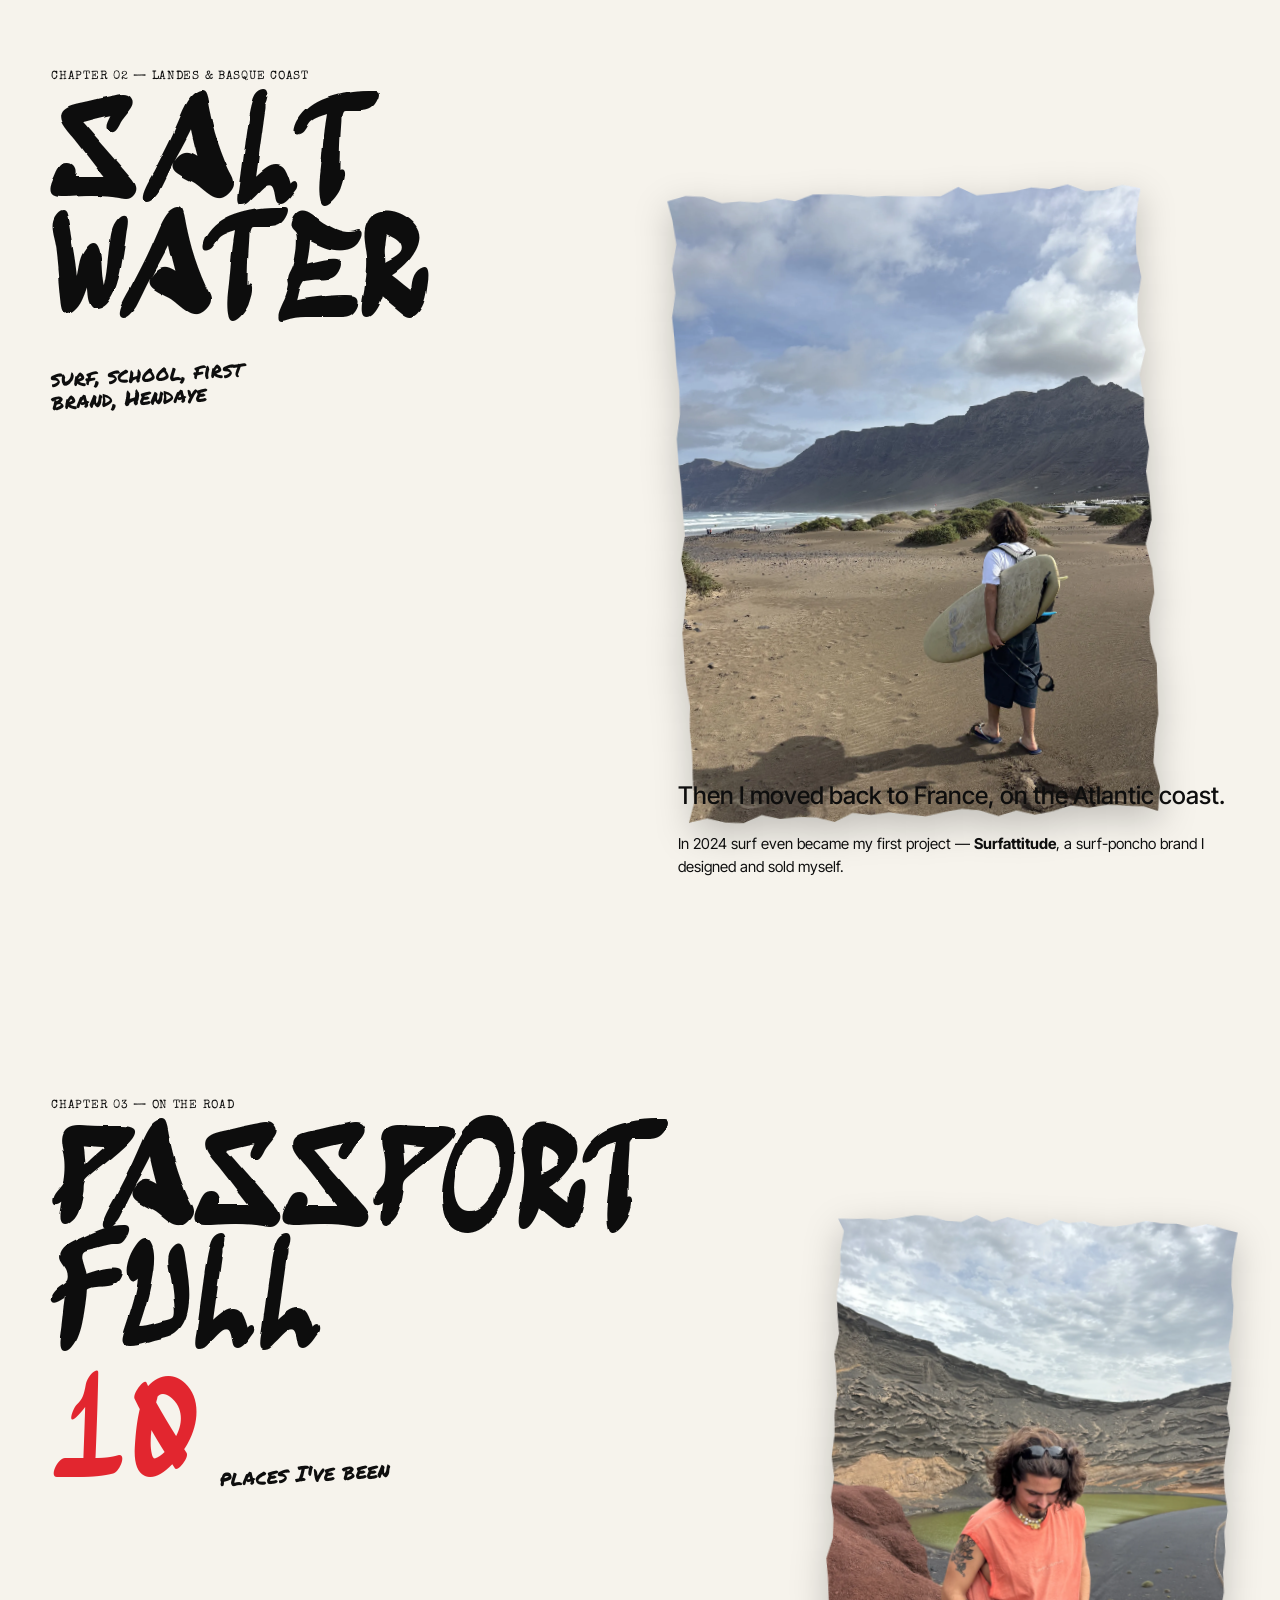
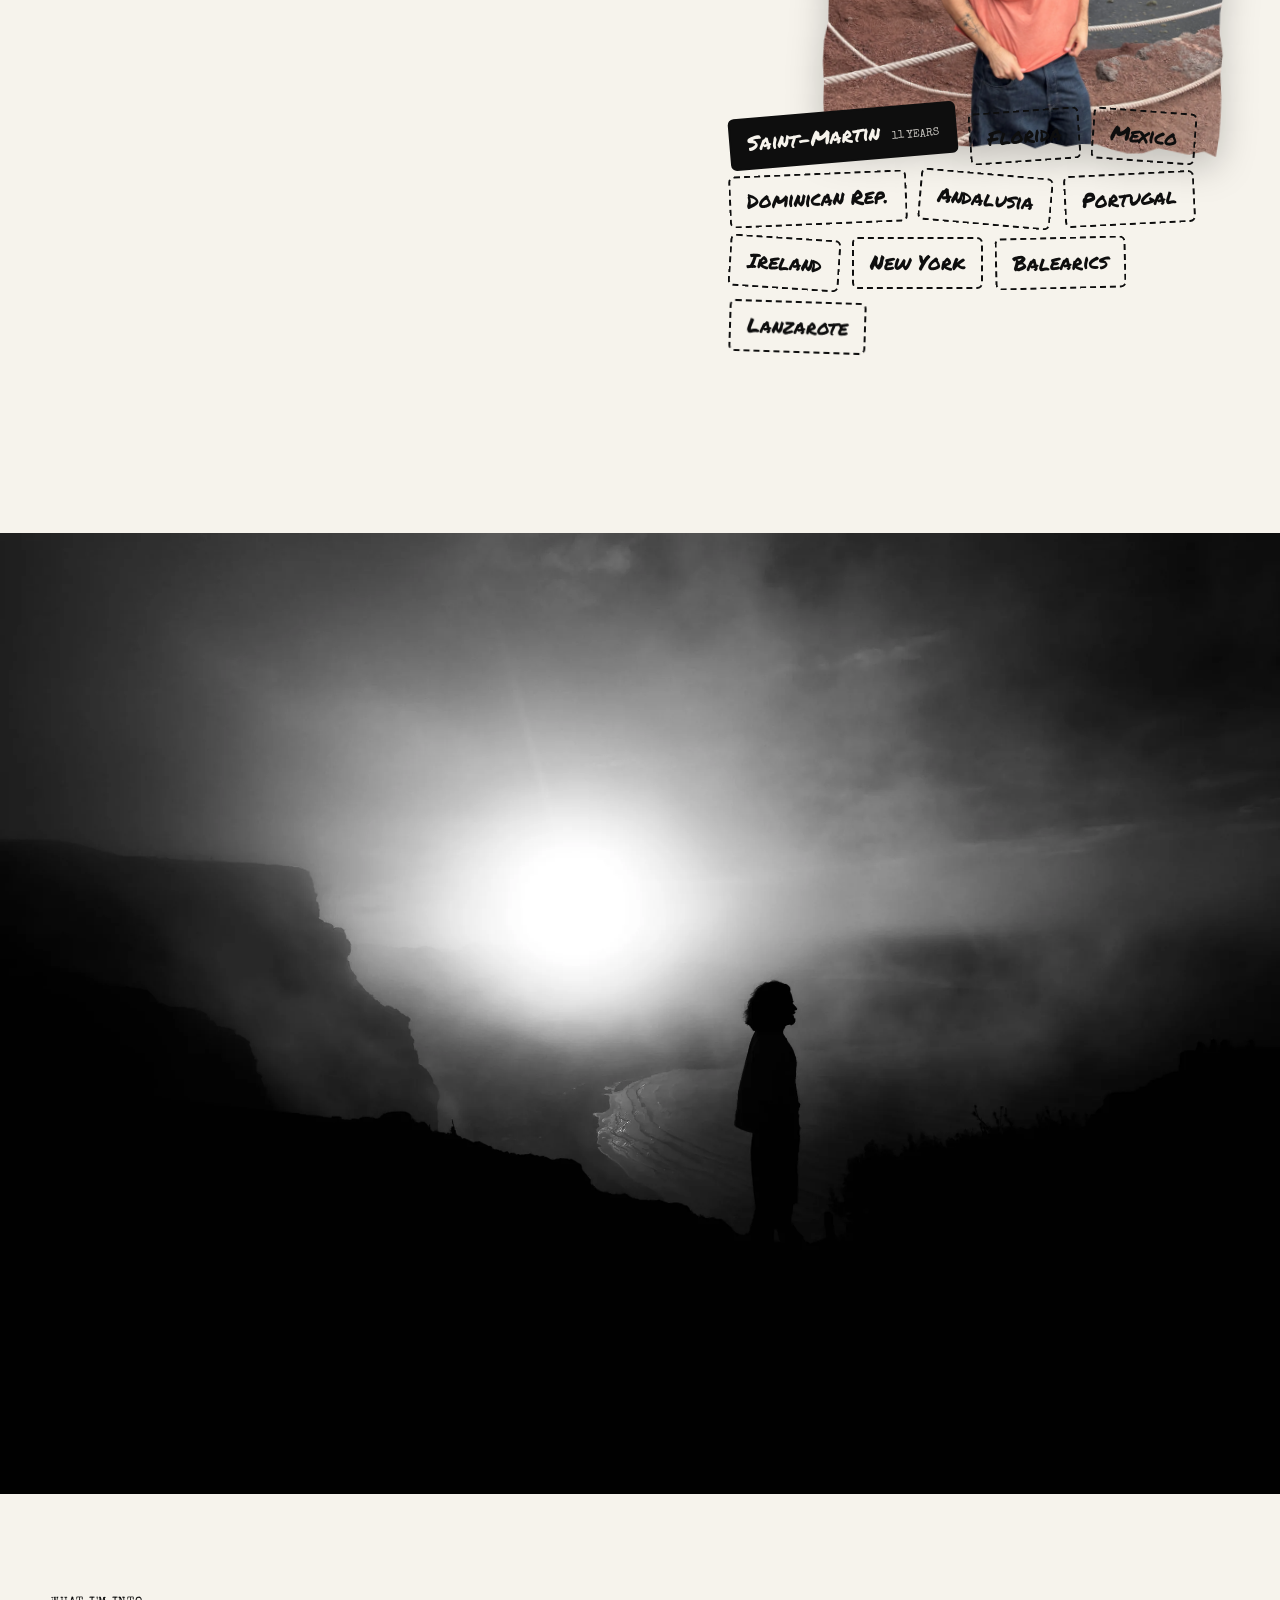
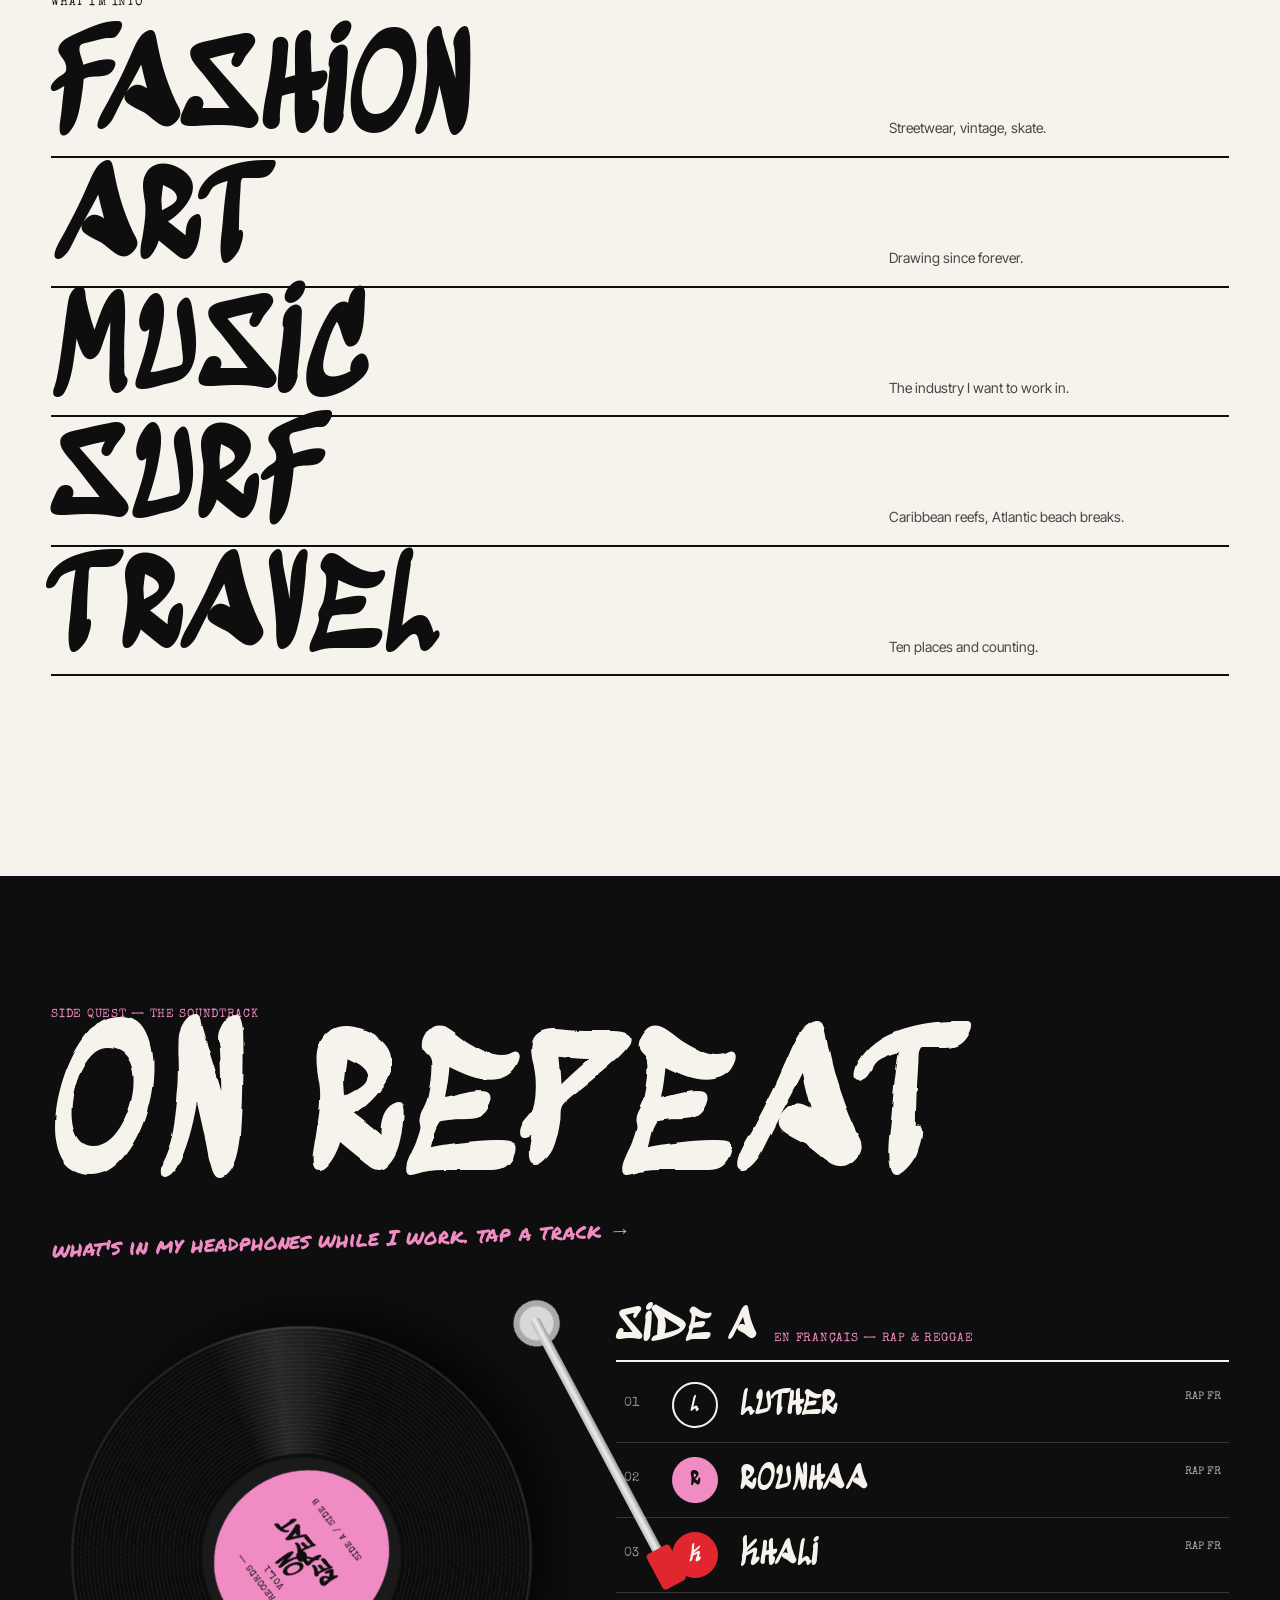
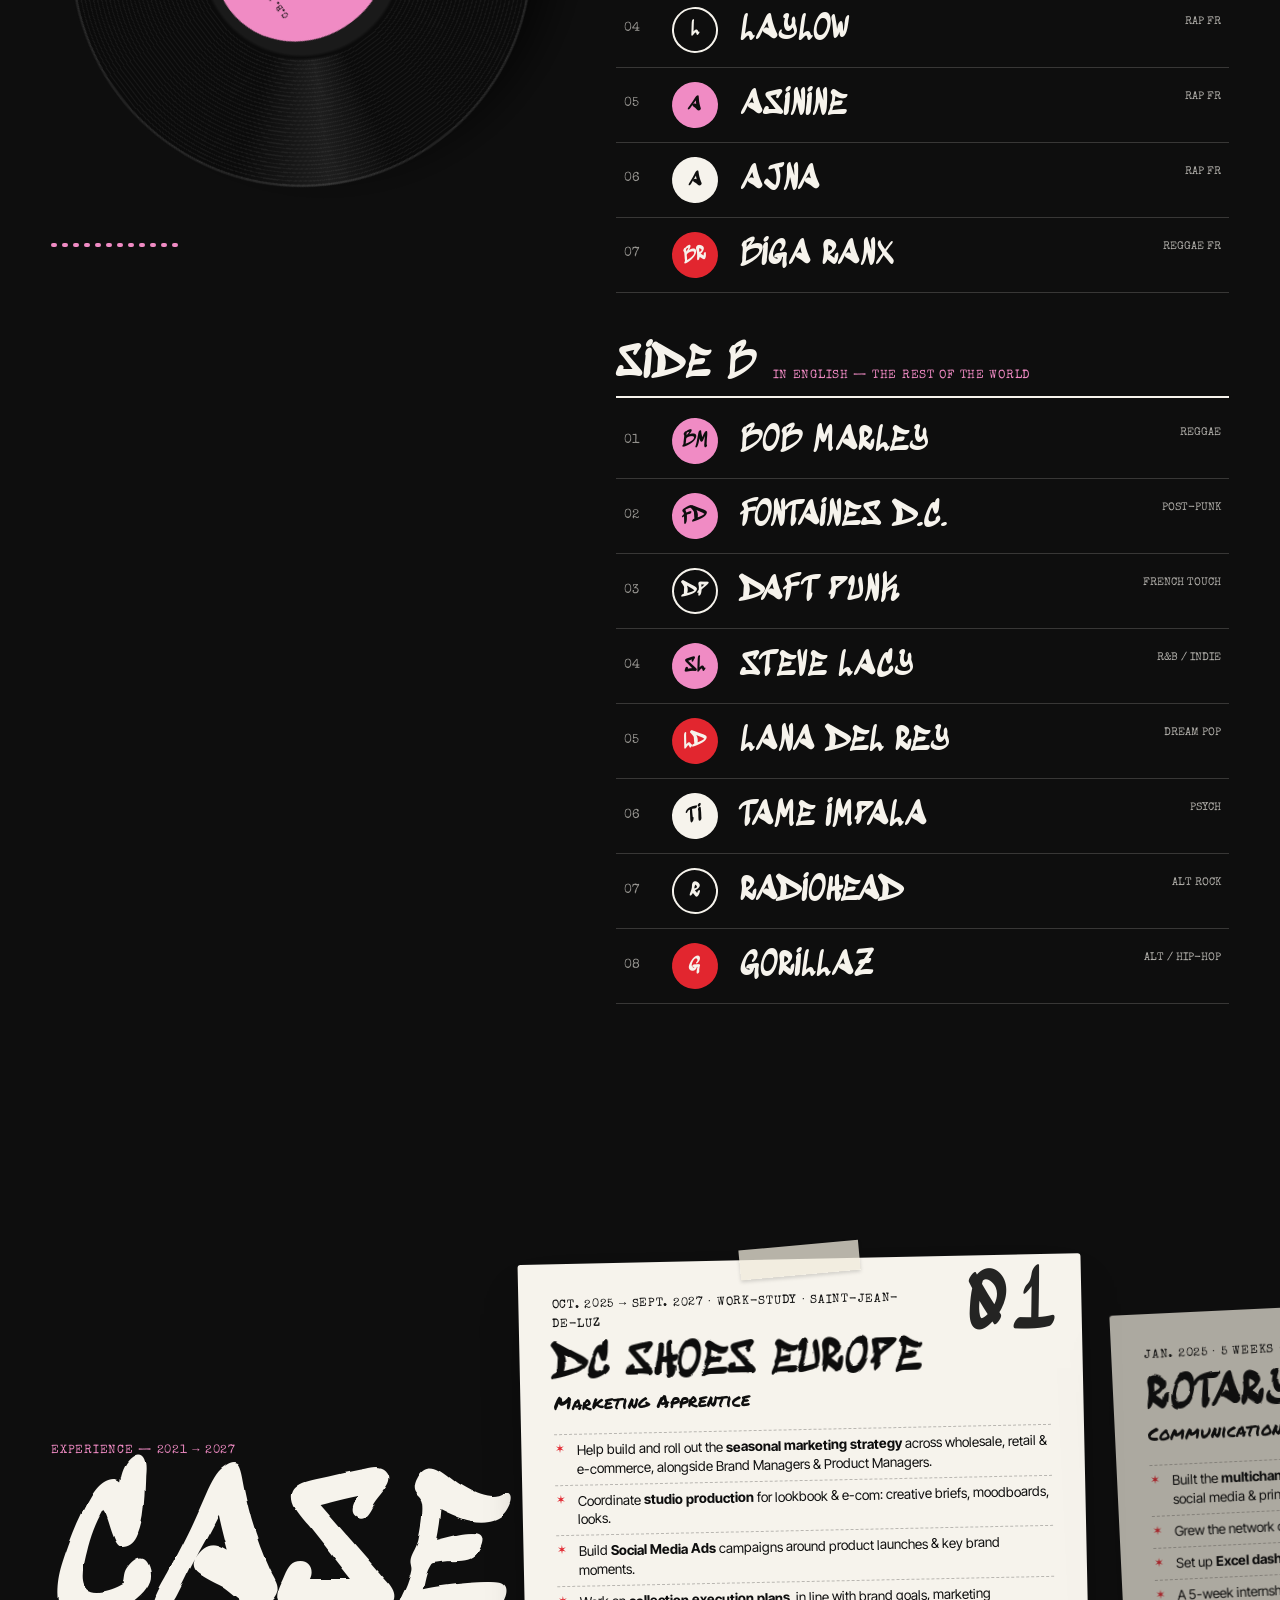
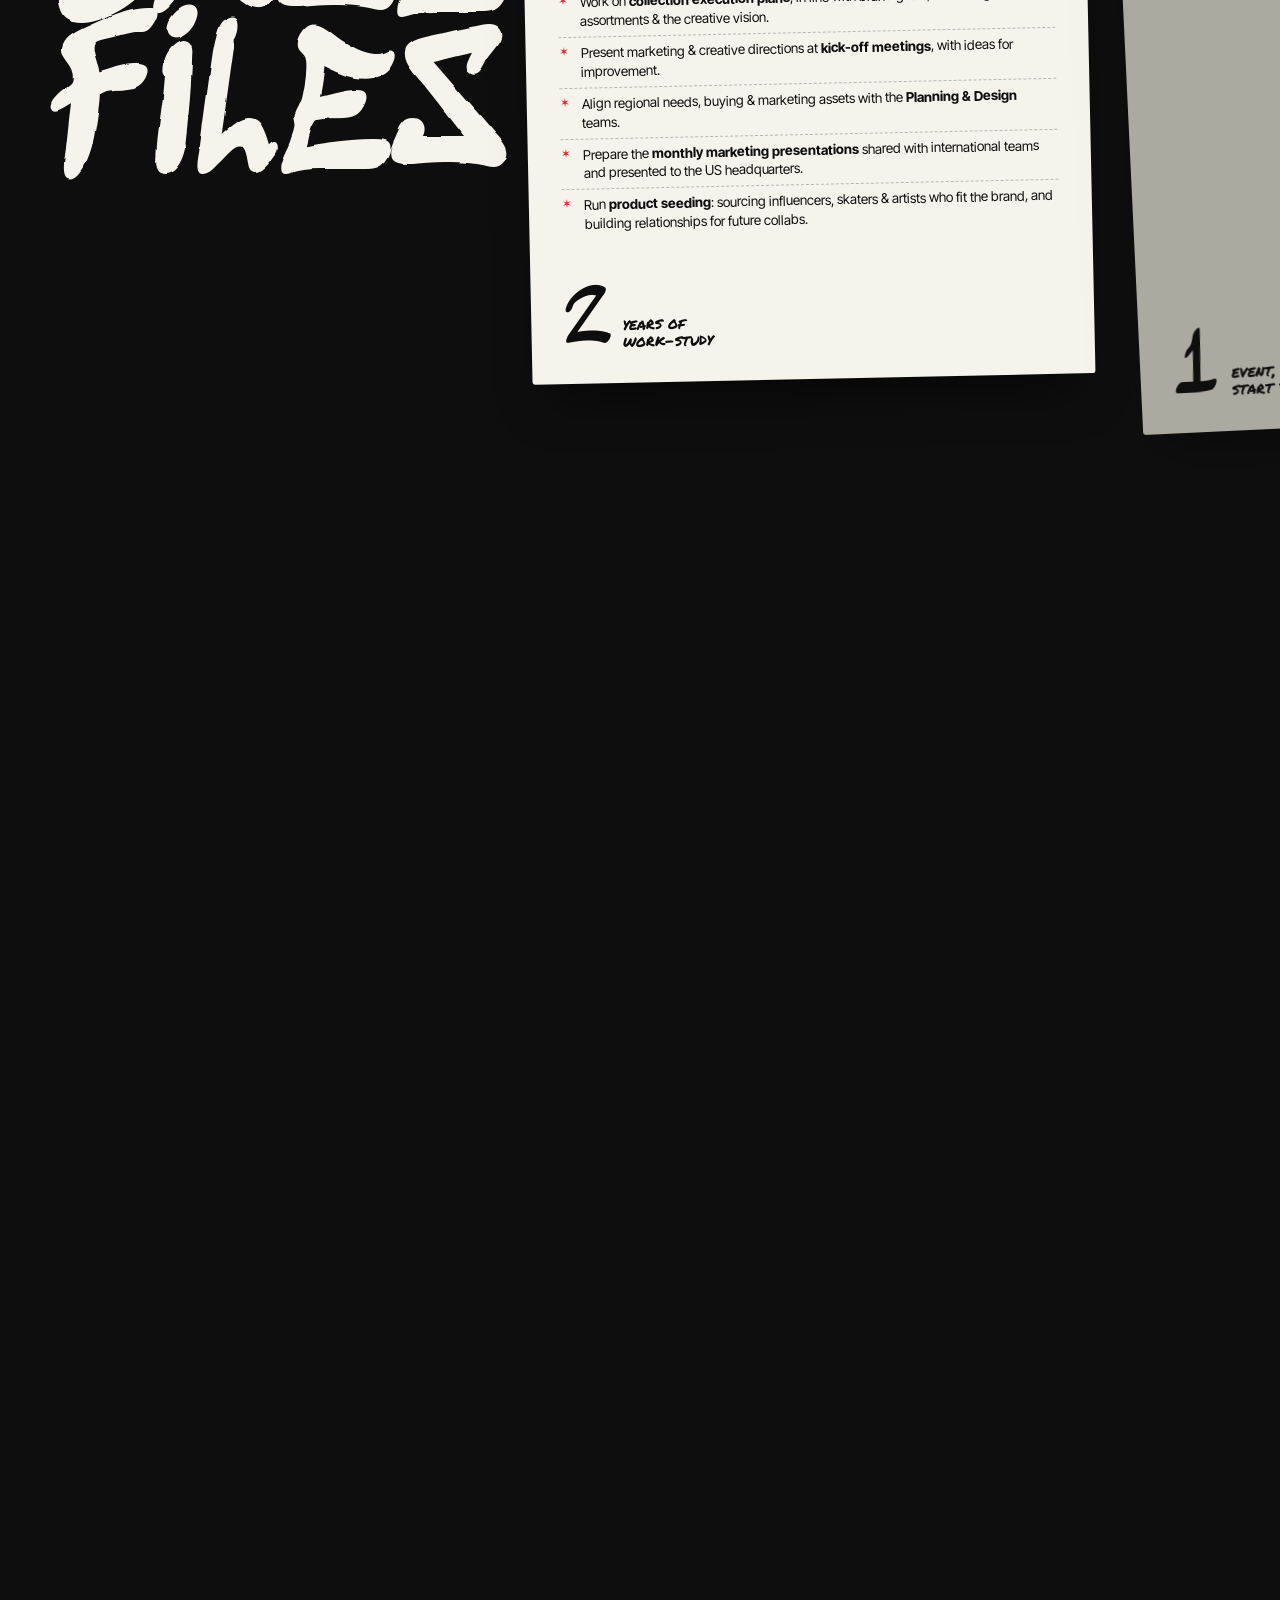
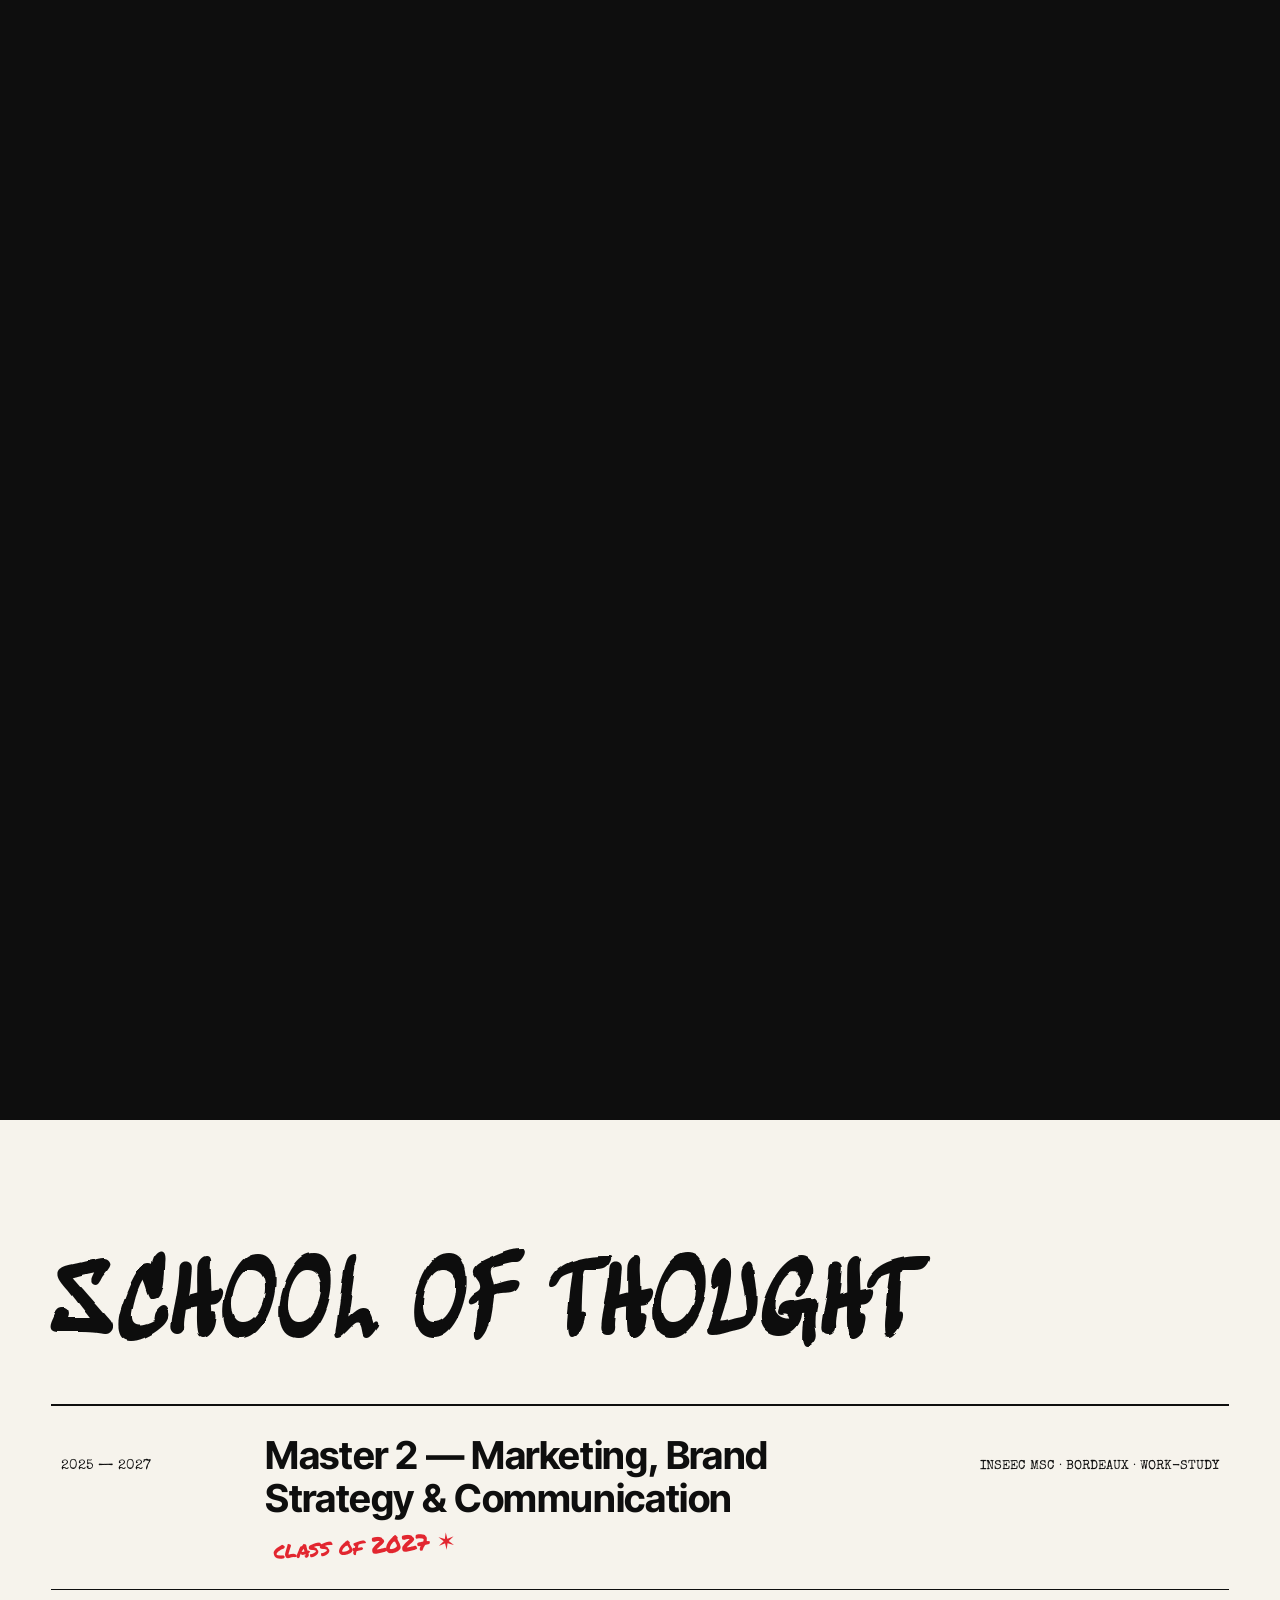
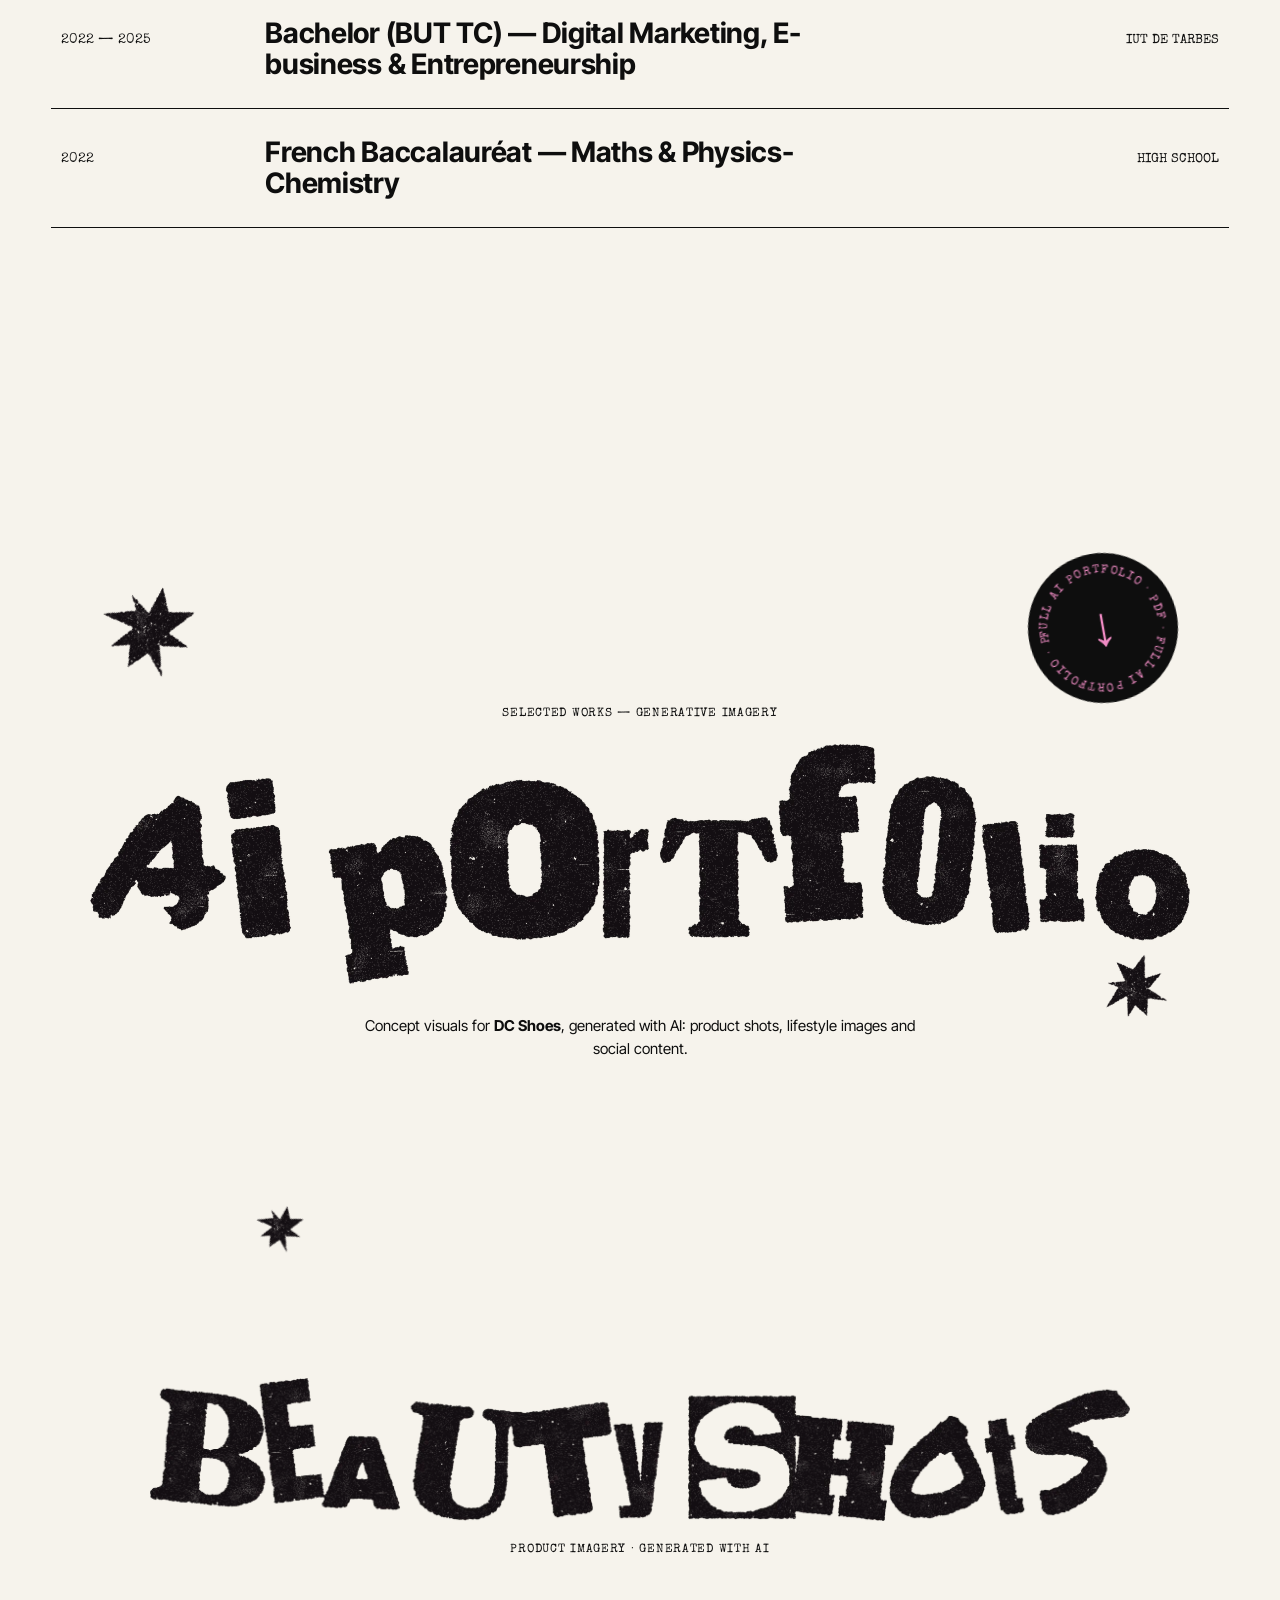
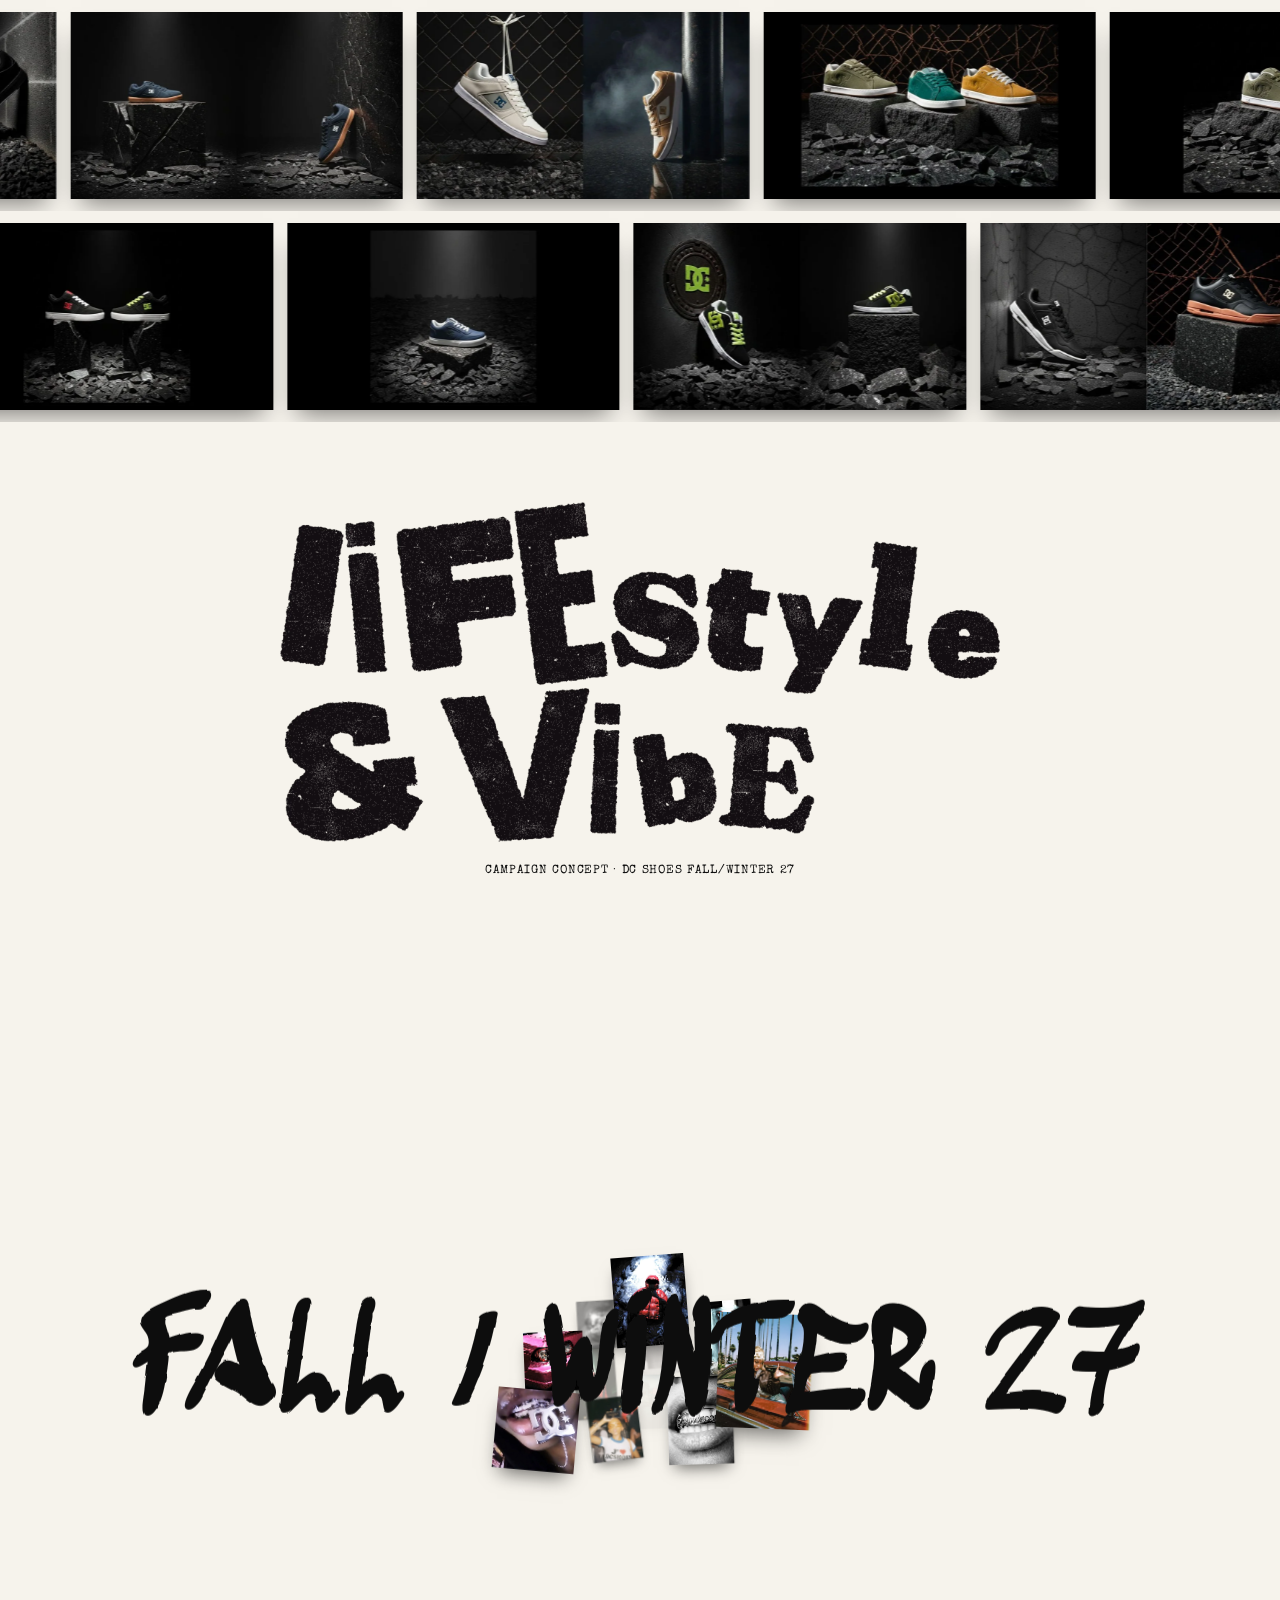
==== commit 045f7c68: "Simpler wording in story section Co-Authored-By: Claude Opus 5.5 <noreply@anthropic.com> Claude-Sess" ====
--- a/index.html
+++ b/index.html
@@ -112,7 +112,7 @@
   <div class="story-head">
     <span class="dash"></span>
     <h2 class="brush-xl boil" data-split>My story</h2>
-    <p class="mb-sub">From an <span class="circled">island<svg viewBox="0 0 120 60" preserveAspectRatio="none"><path d="M14 34 C8 14 50 4 76 6 C108 8 118 24 110 38 C100 54 52 58 26 50 C8 44 6 30 22 20"/></svg></span> in the Caribbean to <span class="underlined">the Atlantic swell<svg viewBox="0 0 200 20" preserveAspectRatio="none"><path d="M4 12 C60 4 120 16 196 8"/></svg></span></p>
+    <p class="mb-sub">From an <span class="circled">island<svg viewBox="0 0 120 60" preserveAspectRatio="none"><path d="M14 34 C8 14 50 4 76 6 C108 8 118 24 110 38 C100 54 52 58 26 50 C8 44 6 30 22 20"/></svg></span> in the Caribbean to <span class="underlined">the Atlantic coast<svg viewBox="0 0 200 20" preserveAspectRatio="none"><path d="M4 12 C60 4 120 16 196 8"/></svg></span></p>
   </div>
 
   <div class="chapter ch-island">
@@ -135,7 +135,7 @@
     </div>
     <div class="ch-body">
       <figure class="torn coast-img"><img width="1800" height="2400" src="assets/img/me/surf.webp" alt="Clément walking to the waves with his surfboard" loading="lazy"></figure>
-      <p class="lead">Back in France, I followed the swell to the Atlantic coast.</p>
+      <p class="lead">Then I moved back to France, on the Atlantic coast.</p>
       <p>In 2024 surf even became my first project — <b>Surfattitude</b>, a surf-poncho brand I designed and sold myself.</p>
     </div>
   </div>
@@ -144,7 +144,7 @@
     <div class="ch-sticky">
       <p class="type-label">Chapter 03 — on the road</p>
       <p class="ch-big boil">Passport<br>full</p>
-      <p class="ch-years"><span class="count" data-count="10">0</span><span class="marker">places that rewired my eye</span></p>
+      <p class="ch-years"><span class="count" data-count="10">0</span><span class="marker">places I've been</span></p>
     </div>
     <div class="ch-body">
       <figure class="torn road-img"><img width="1800" height="2400" src="assets/img/me/crater.webp" alt="Clément at a volcanic crater lagoon" loading="lazy"></figure>
@@ -164,7 +164,7 @@
     <img width="2400" height="1802" src="assets/img/me/silhouette.webp" alt="" loading="lazy" class="sil-img">
   </div>
   <div class="off-inner">
-    <p class="type-label">What keeps me up at night</p>
+    <p class="type-label">What I'm into</p>
     <ul class="passions" id="passions">
       <li><span class="p-word">Fashion</span><span class="p-desc">Streetwear, vintage, skate.</span></li>
       <li><span class="p-word">Art</span><span class="p-desc">Drawing since forever.</span></li>
